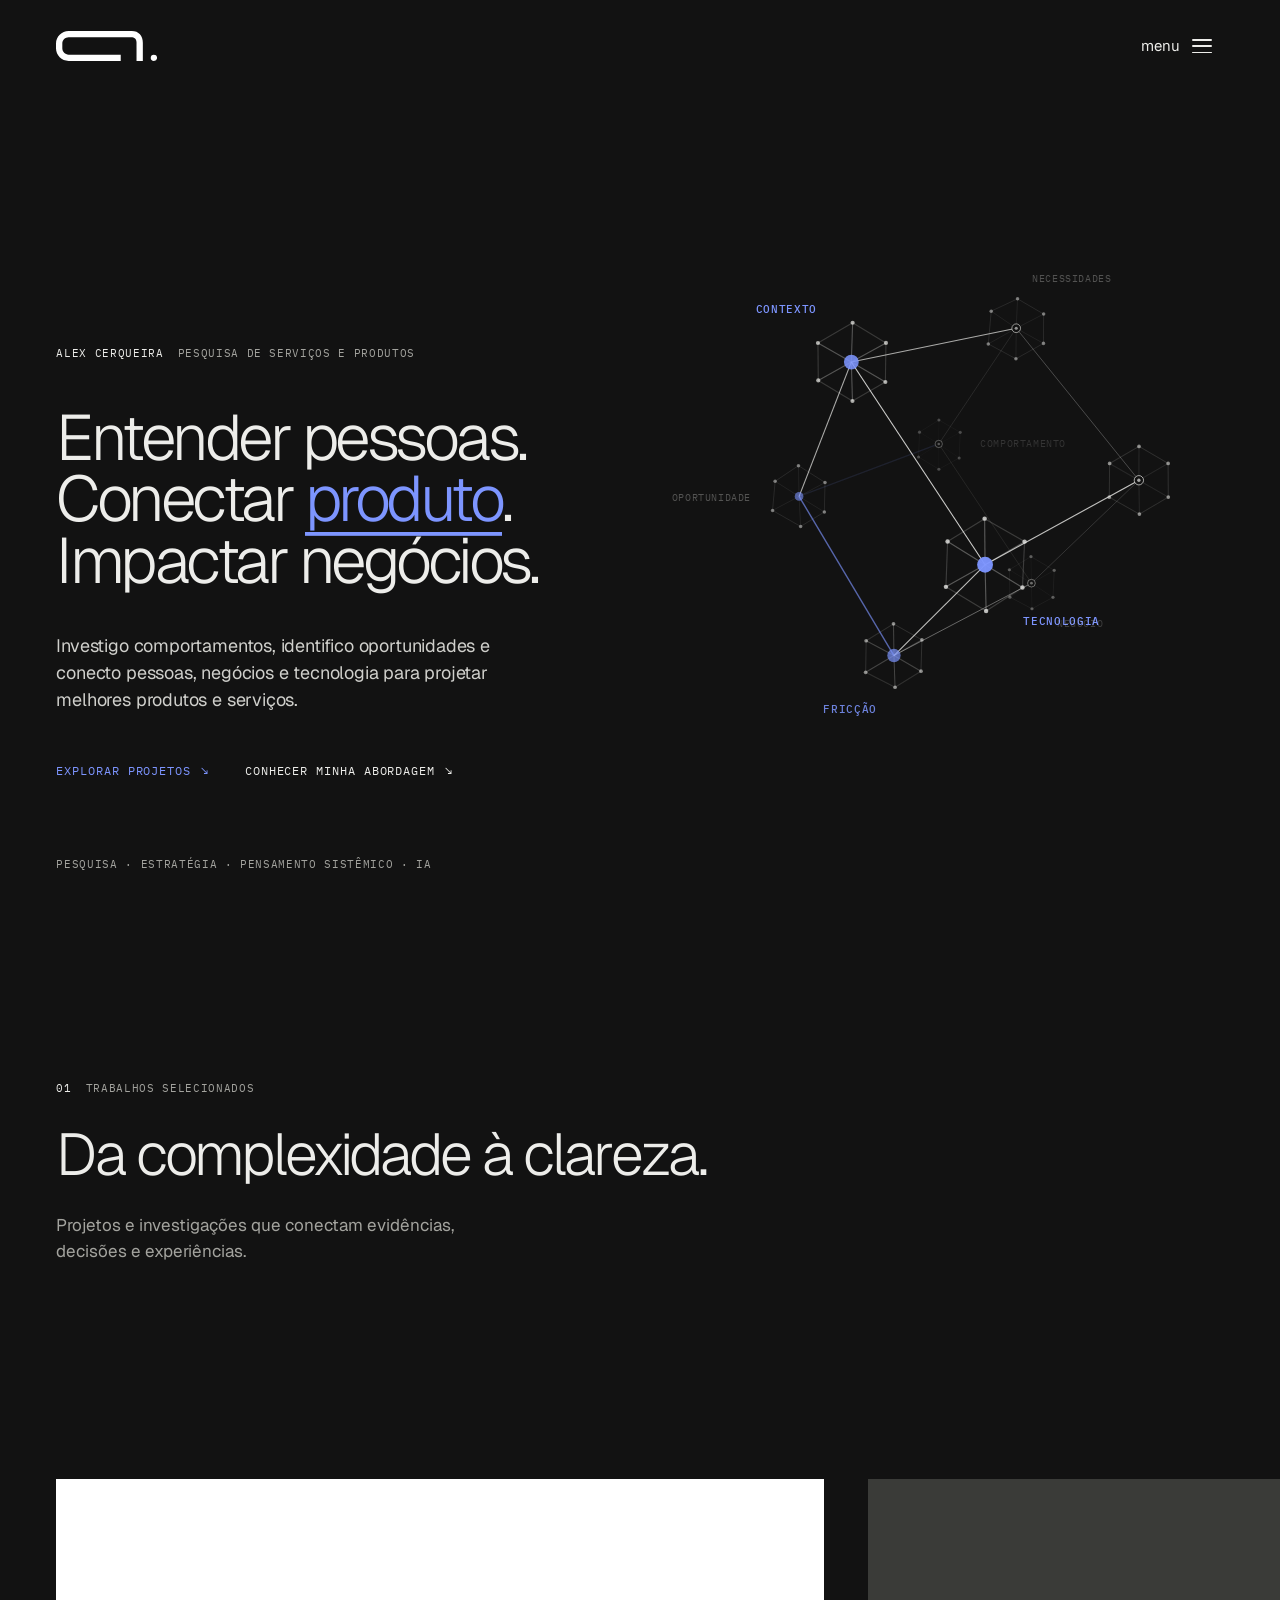
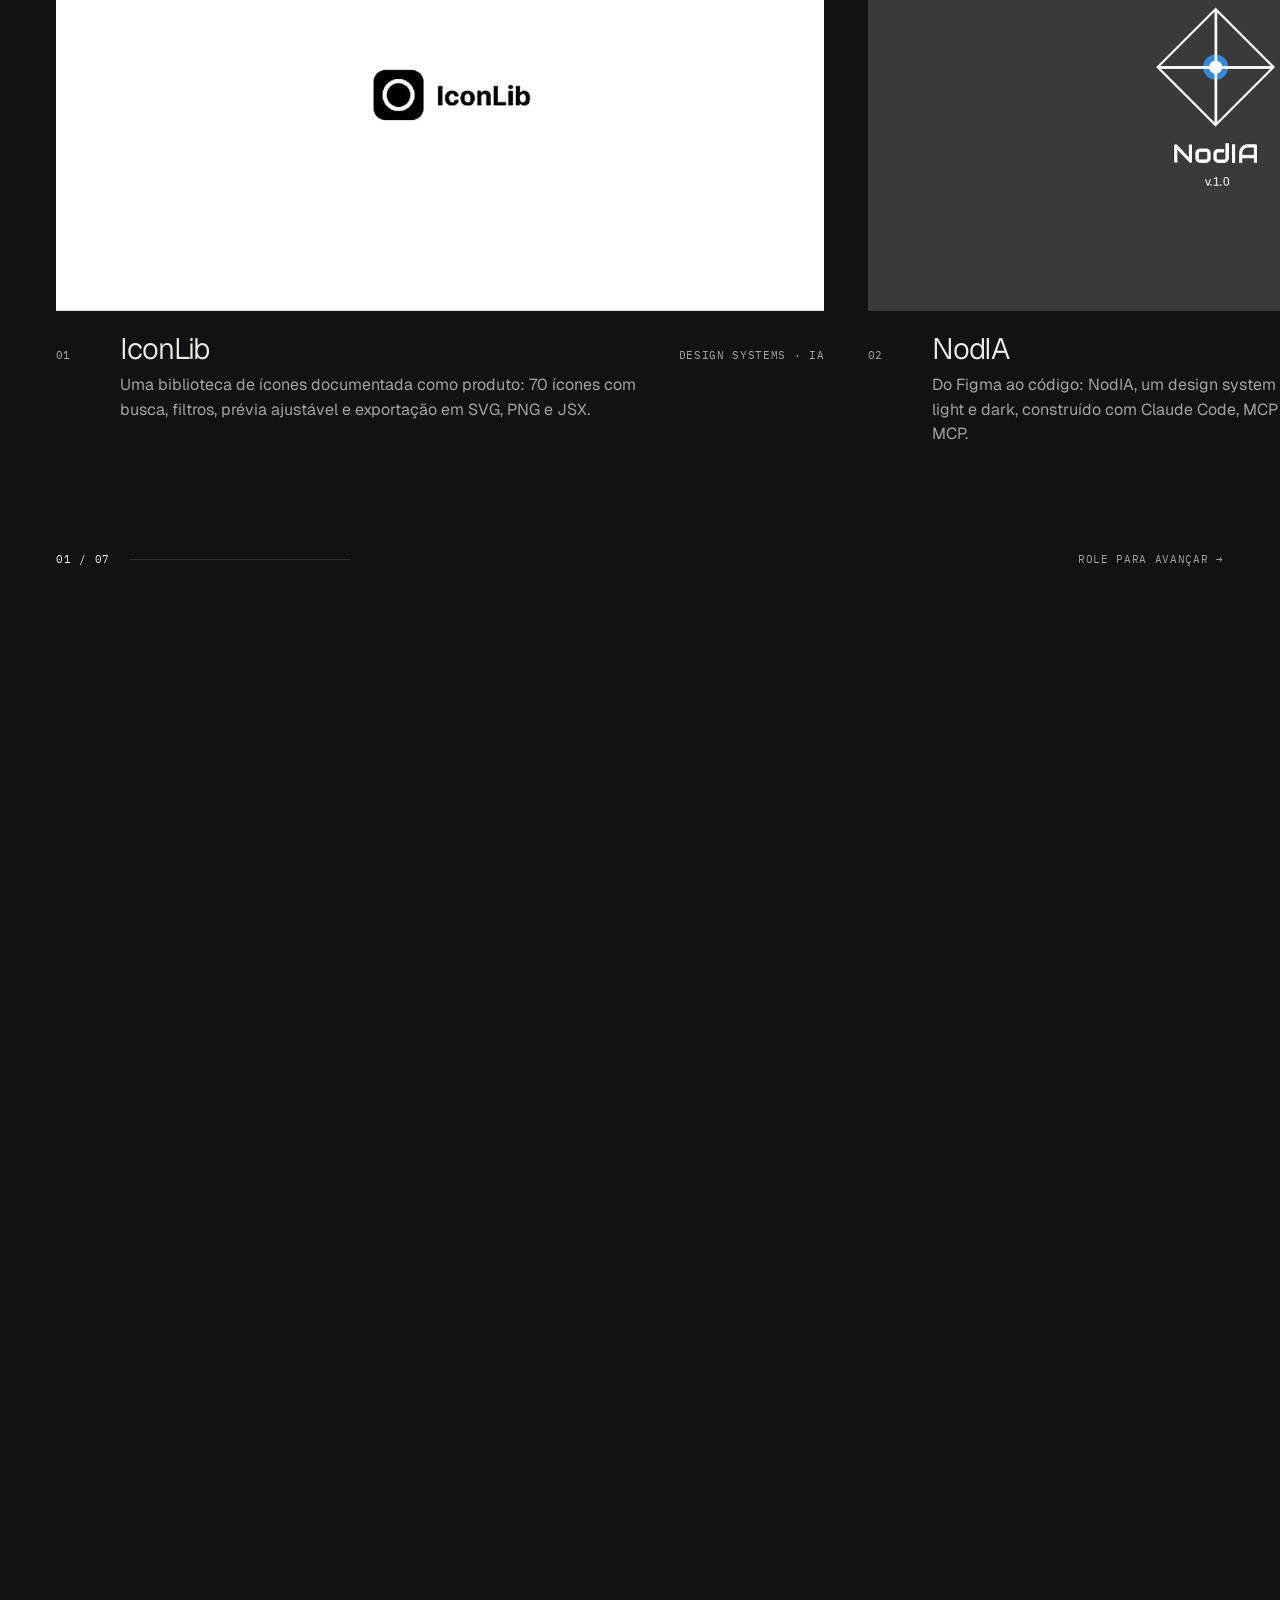
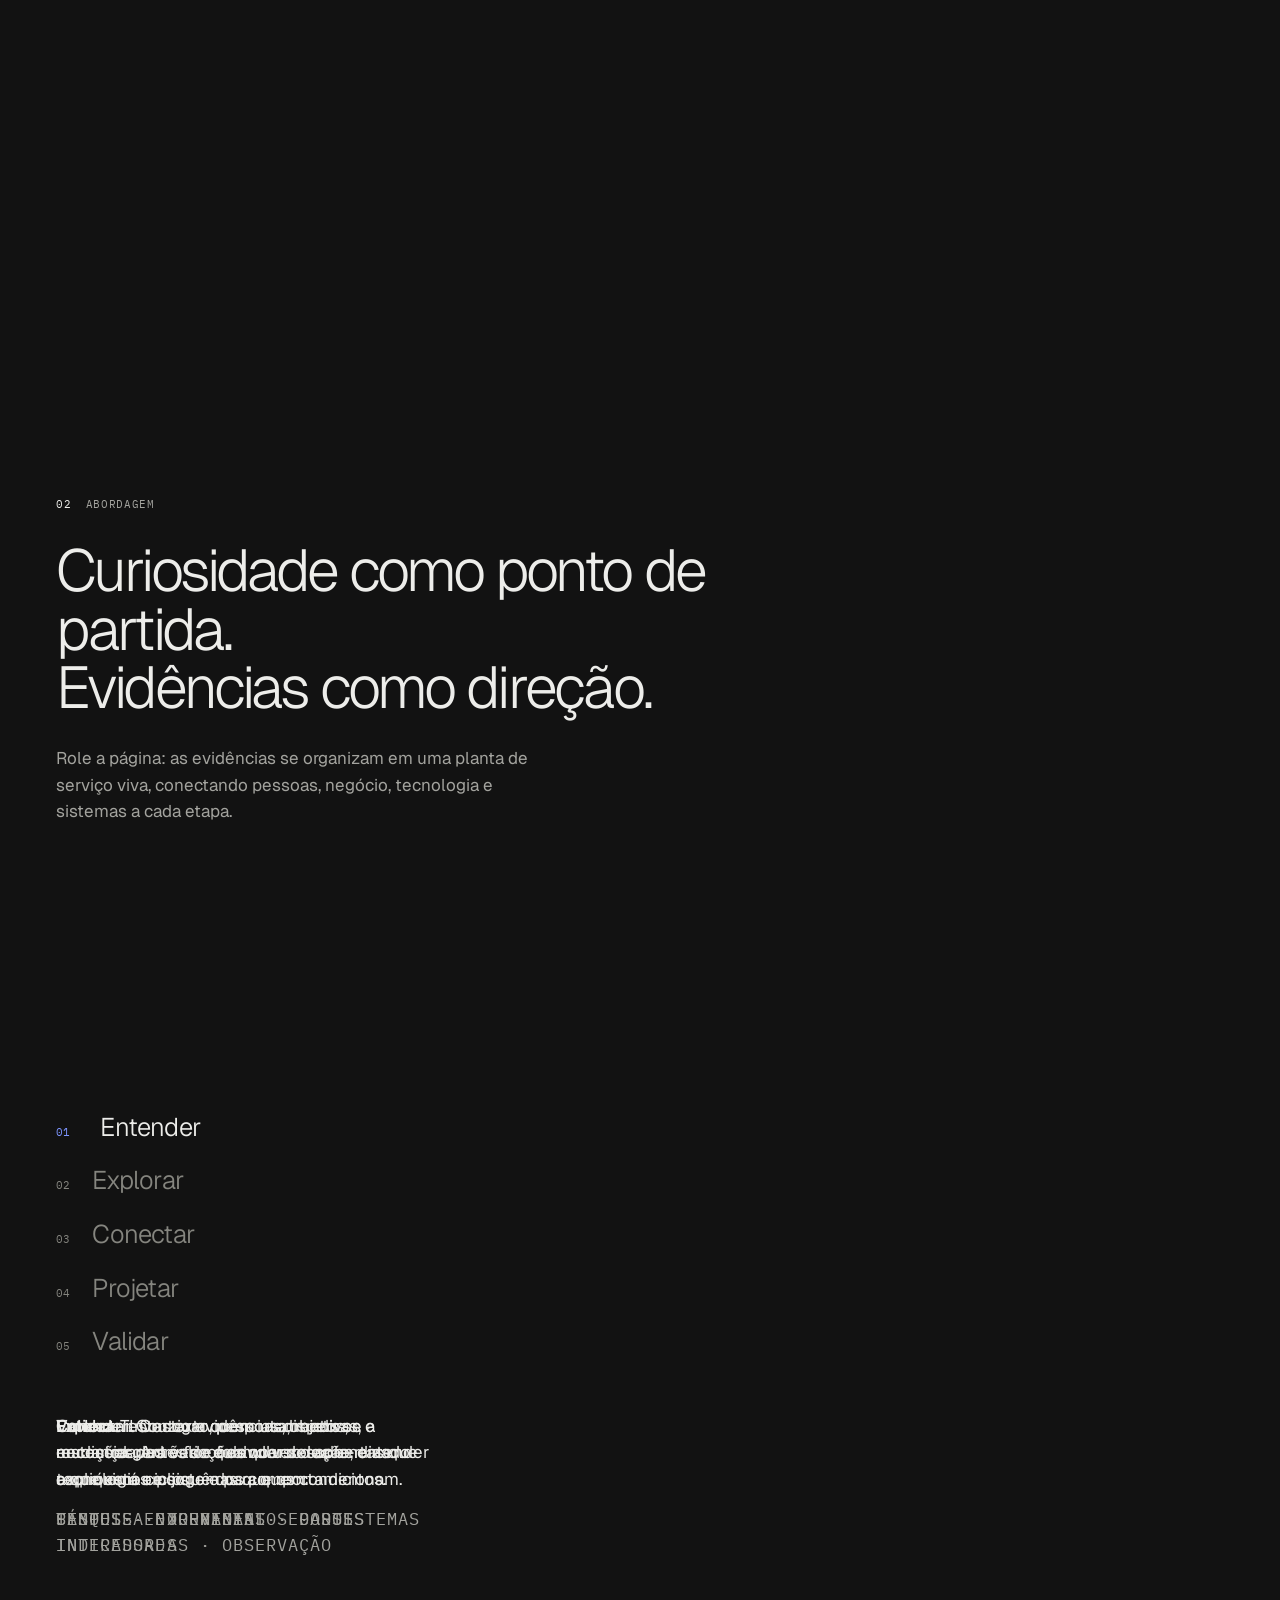
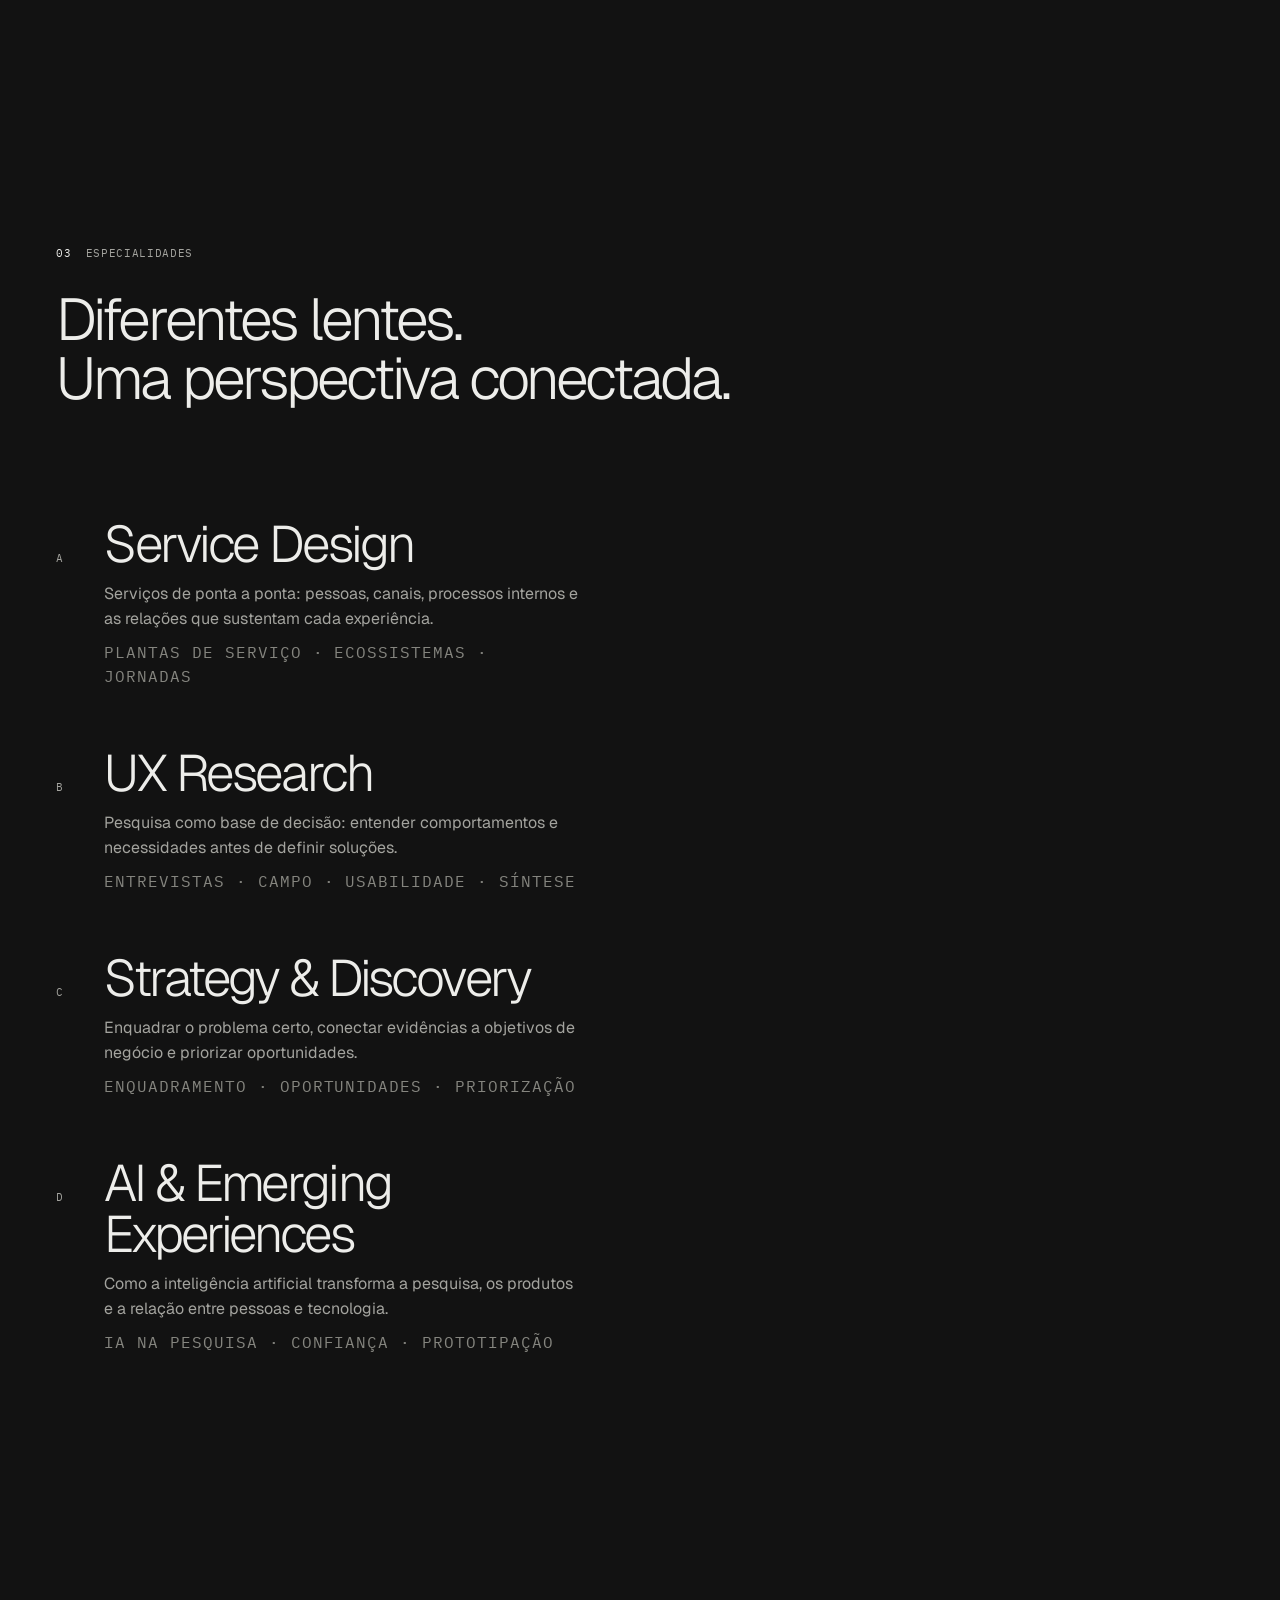
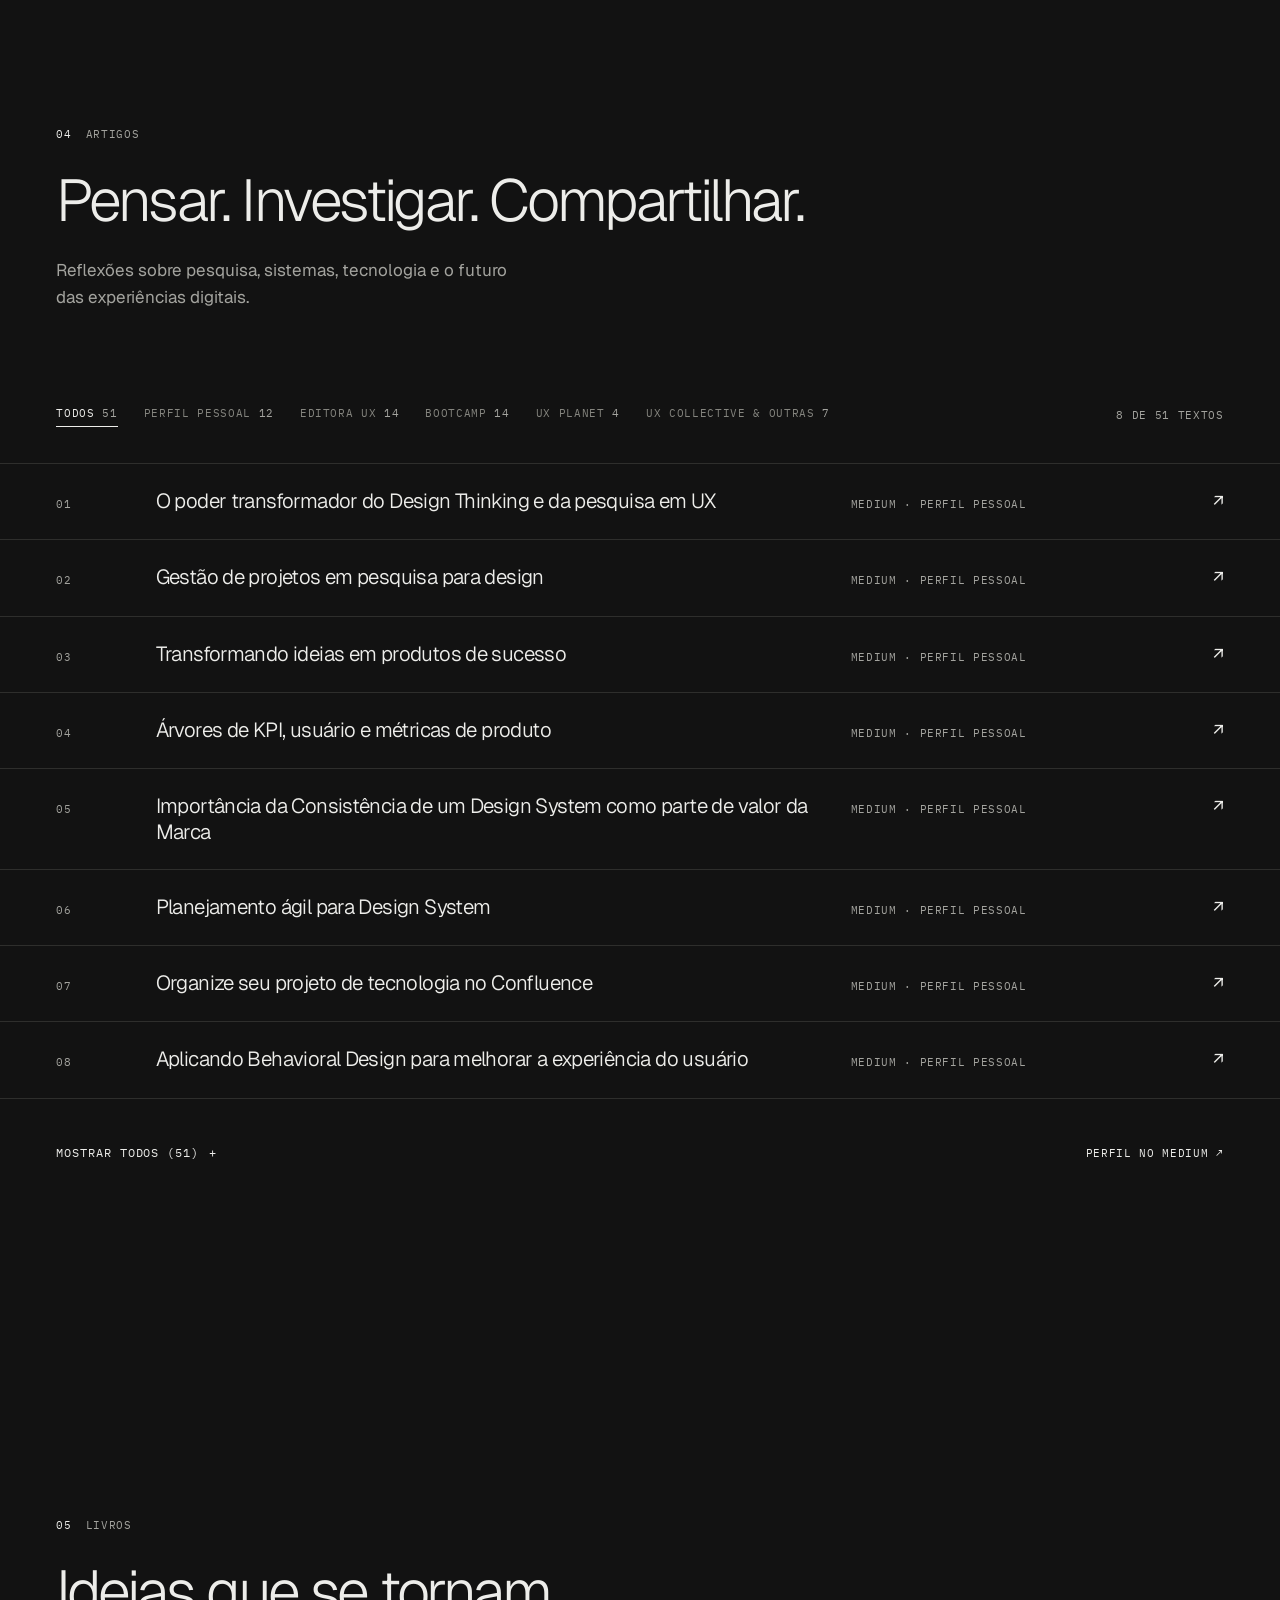
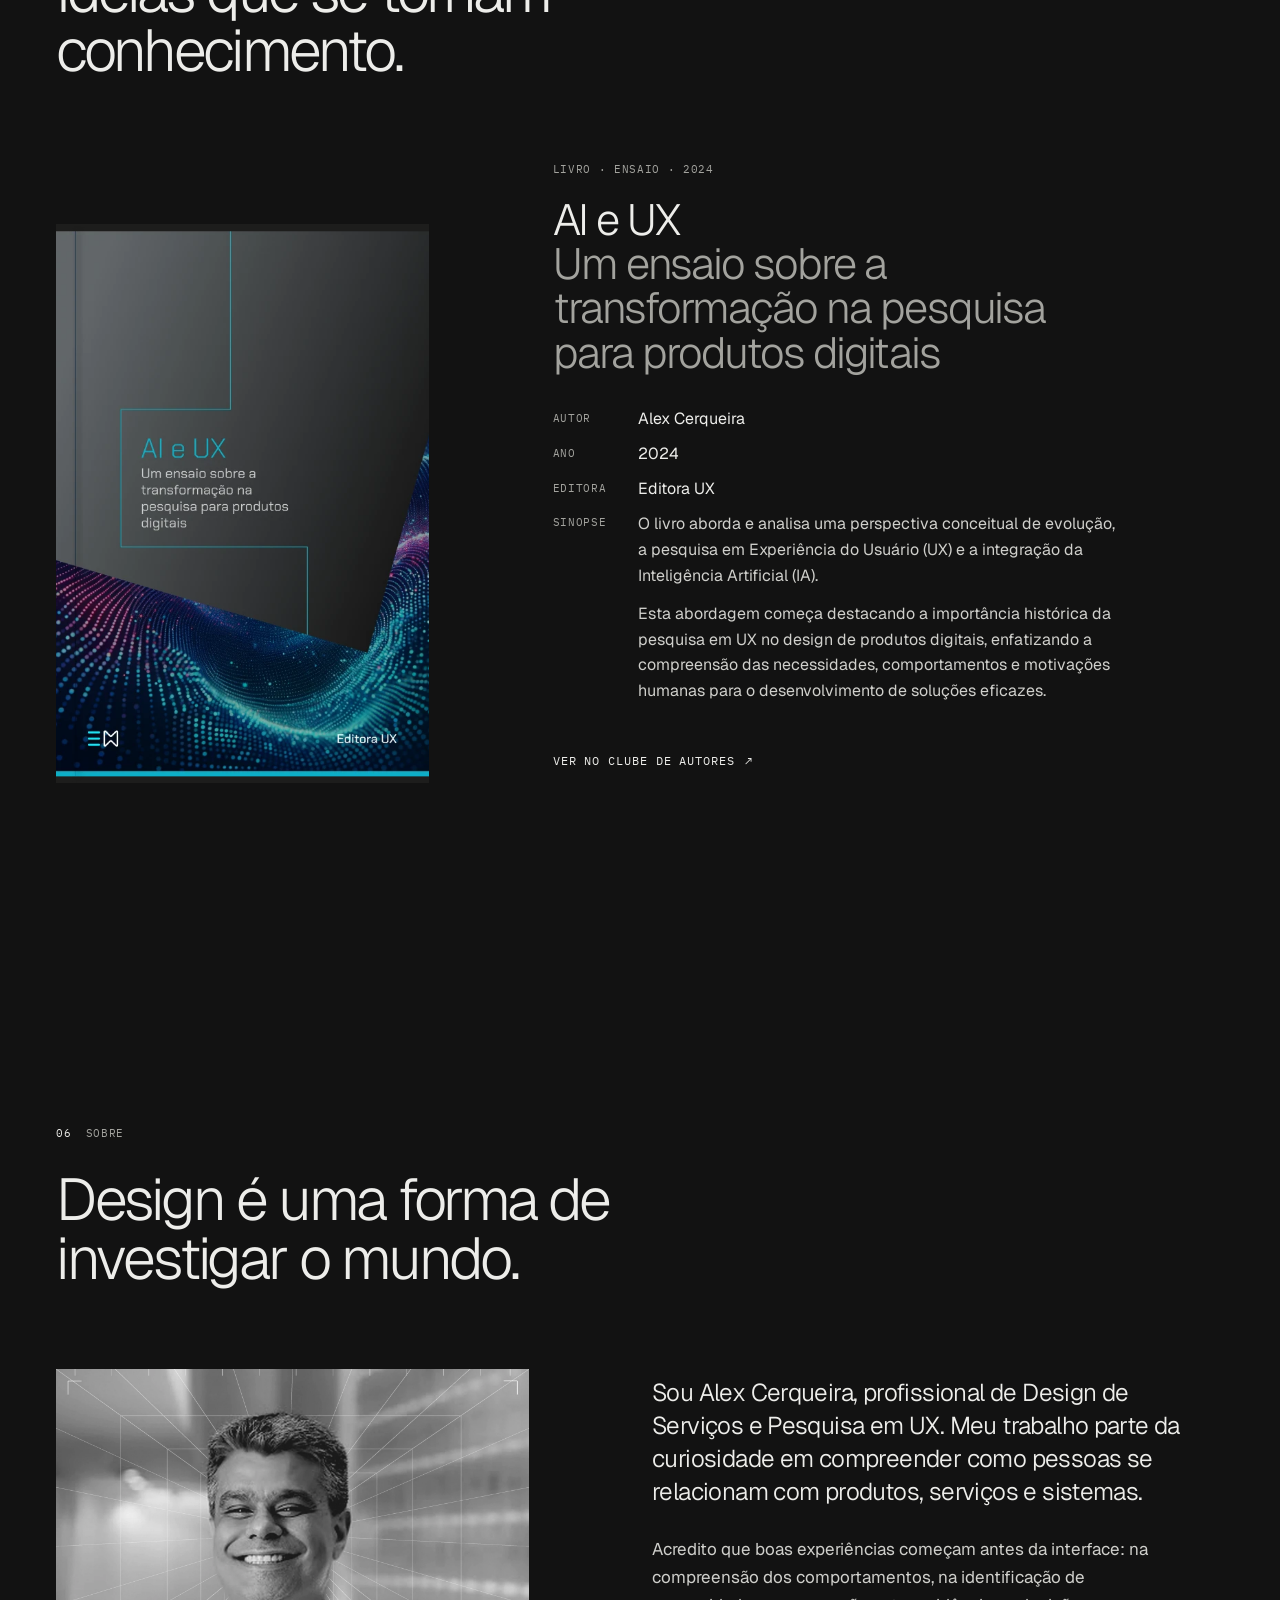
==== site/index.html @ c90cf097 "Home: GitHub na seção Sobre e e-mail na seção Contato - Sobre: nova linha "GitHub · github.com/alex-" ====
<!doctype html>
<html lang="pt-BR" data-theme="dark">
<head>
<meta charset="utf-8">
<meta name="viewport" content="width=device-width, initial-scale=1">
<title>Alex Cerqueira — Design de Serviços e Pesquisa</title>
<meta name="description" content="Portfólio de Alex Cerqueira — Design de Serviços, Pesquisa em UX, Estratégia de Produto, Pensamento Sistêmico e IA.">
<meta name="theme-color" content="#121212">
<link rel="icon" href="favicon.ico" sizes="any">
<link rel="apple-touch-icon" href="apple-touch-icon.png">
<meta property="og:type" content="website">
<meta property="og:site_name" content="Alex Cerqueira">
<meta property="og:title" content="Alex Cerqueira — Design de Serviços e Pesquisa">
<meta property="og:description" content="Portfólio de Alex Cerqueira — Design de Serviços, Pesquisa em UX, Estratégia de Produto, Pensamento Sistêmico e IA.">
<meta property="og:locale" content="pt_BR">
<meta property="og:image" content="assets/og-image.jpg">
<meta property="og:image:width" content="1200">
<meta property="og:image:height" content="630">
<meta property="og:image:alt" content="Retrato de Alex Cerqueira em preto e branco, com linhas de uma rede geométrica ao fundo">
<meta name="twitter:card" content="summary_large_image">
<script type="application/ld+json">{"@context": "https://schema.org", "@type": "Person", "name": "Alex Cerqueira", "jobTitle": "Design de Serviços e Pesquisa em UX", "description": "Portfólio de Alex Cerqueira — Design de Serviços, Pesquisa em UX, Estratégia de Produto, Pensamento Sistêmico e IA.", "knowsAbout": ["Design de Serviços", "Pesquisa em UX", "Estratégia de Produto", "Pensamento Sistêmico", "Inteligência Artificial"], "address": {"@type": "PostalAddress", "addressLocality": "São Paulo", "addressCountry": "BR"}, "email": "mailto:alex@alexcerqueira.eu", "sameAs": ["https://br.linkedin.com/in/alexcerqueirabr", "https://medium.com/@alexcerqueirabr", "https://github.com/alex-cerqueira/"]}</script>
<link rel="preconnect" href="https://fonts.googleapis.com">
<link rel="preconnect" href="https://fonts.gstatic.com" crossorigin>
<link rel="stylesheet" href="css/nodia.79d37c0baa.css">
<link rel="stylesheet" href="https://fonts.googleapis.com/css2?family=Geist:wght@300..600&amp;family=IBM+Plex+Mono:wght@400;500&amp;display=swap">
<link rel="stylesheet" href="css/styles.087806ef02.css">
<script>(function(){var d=document.documentElement;try{d.setAttribute("data-theme",localStorage.getItem("ac-theme2")==="light"?"light":"dark")}catch(e){}if(!window.matchMedia("(prefers-reduced-motion: reduce)").matches)d.classList.add("js")})()</script>
<script src="js/main.b1de3e0df8.js" defer></script>
</head>
<body>
<div class="site" data-ref="refRoot">
<canvas class="net" data-ref="refCv" role="img" aria-label="A Rede de Pesquisa: pontos de evidência que, ao longo da página, se conectam em rede, linha do tempo, planta de serviço, lentes de atuação e, no fim, em um sistema organizado."></canvas>
<a class="skip" href="#main">Pular para o conteúdo</a>

<header class="hdr" data-ref="refHeader">
  <div class="hdr-in">
    <a class="logo" href="#top" aria-label="Alex Cerqueira — voltar ao início"><svg class="logo-mark" viewBox="0 0 64 19" role="img" aria-hidden="true" focusable="false"><path d="M8 0H48C52.418 0 55 3.082 55 7.5V19H51V7.26441C51 5.05541 49.709 4 47.5 4H8C5.791 4 4 5.791 4 8V11C4 13.209 5.791 15 8 15H41V19H8C3.582 19 0 15.418 0 11V8C0 3.582 3.582 0 8 0Z"></path><circle cx="62" cy="17" r="2"></circle></svg></a>
    <div class="hdr-end">
      <button class="nd-menu__item menu-tg menu-btn" type="button" aria-controls="mmenu" aria-expanded="false" aria-label="Abrir menu" data-click="toggleMenu"><span class="menu-tx">menu</span><span class="burger" aria-hidden="true"><span class="bl b1"></span><span class="bl b2"></span><span class="bl b3"></span></span></button>
    </div>
  </div>
</header>

<div class="drawer" id="mmenu" data-open="false">
  <div class="drawer-scrim" aria-hidden="true" data-click="closeMenu"></div>
  <nav class="drawer-panel" aria-label="Navegação principal">
    <ul class="nd-menu__list">
      <li class="nd-menu__li"><a class="nd-menu__item" href="#work" data-click="closeMenu">Trabalhos</a></li>
      <li class="nd-menu__li"><a class="nd-menu__item" href="#approach" data-click="closeMenu">Abordagem</a></li>
      <li class="nd-menu__li"><a class="nd-menu__item" href="#writing" data-click="closeMenu">Artigos</a></li>
      <li class="nd-menu__li"><a class="nd-menu__item" href="#about" data-click="closeMenu">Sobre</a></li>
      <li class="nd-menu__li"><a class="nd-menu__item" href="#contact" data-click="closeMenu">Contato</a></li>
    </ul>
    <div class="drawer-foot">
      <button class="nd-icon-button nd-icon-button--secondary theme-btn" type="button" data-click="toggleTheme" aria-pressed="true" aria-label="Ativar tema claro" title="Ativar tema claro"><span class="nd-icon-button__icon" aria-hidden="true"><svg viewBox="0 0 24 24" focusable="false"><g class="rays"><path d="M12 2.6V.6M7.33 4.53L5.92 3.12M16.67 4.53l1.41-1.41M5.4 9.2H3.4M18.6 9.2h2"></path></g><path class="bulb" d="M8.6 15.2c0-1.4-.5-2.2-1.3-3.1A5.4 5.4 0 0 1 12 3.8a5.4 5.4 0 0 1 4.7 8.3c-.8.9-1.3 1.7-1.3 3.1z"></path><path d="M9.2 18h5.6M9.8 20.6h4.4"></path></svg></span></button>
    </div>
  </nav>
</div>

<main id="main" class="layer">

<!-- HERO -->
<section class="hero sec" id="top" data-ref="refHero" aria-labelledby="hero-title">
  <div class="m-net m-hero"><canvas data-ref="refMHero" data-m="hero" aria-hidden="true"></canvas></div>
  <div class="g hero-g rv" data-ref="rv">
    <p class="eyebrow up d1"><b>Alex Cerqueira</b>Pesquisa de Serviços e Produtos</p>
    <h1 class="h-hero" id="hero-title">
      <span class="ln"><span class="li d1">Entender <span class="kw on" data-ref="kw" data-k="0" data-enter="hiPeople" data-leave="hiOff">pessoas</span>.</span></span>
      <span class="ln"><span class="li d2">Conectar <span class="kw" data-ref="kw" data-k="1" data-enter="hiProduct" data-leave="hiOff">produto</span>.</span></span>
      <span class="ln"><span class="li d3">Impactar <span class="kw" data-ref="kw" data-k="2" data-enter="hiBiz" data-leave="hiOff">negócios</span>.</span></span>
    </h1>
    <div class="hero-sub">
      <p class="lead up d5">Investigo comportamentos, identifico oportunidades e conecto pessoas, negócios e tecnologia para projetar melhores produtos e serviços.</p>
      <div class="ctas up d6">
        <a class="cta pri" href="#work"><span class="ul">EXPLORAR PROJETOS</span> <span class="arr se" aria-hidden="true">↘</span></a>
        <a class="cta" href="#approach"><span class="ul">CONHECER MINHA ABORDAGEM</span> <span class="arr se" aria-hidden="true">↘</span></a>
      </div>
    </div>
  </div>
  <div class="g hero-foot rv" data-ref="rv">
    <p class="mono mute f1 up d6">Pesquisa · Estratégia · Pensamento Sistêmico · IA</p>
  </div>
</section>

<!-- 01 SELECTED WORK -->
<section class="sec" id="work" data-ref="refWork" aria-labelledby="work-title">
  <div class="g shead rv" data-ref="rv">
    <p class="eyebrow up"><b>01</b>Trabalhos selecionados</p>
    <h2 class="h-sec" id="work-title"><span class="ln"><span class="li d1">Da complexidade à clareza.</span></span></h2>
    <p class="s-sup up d3">Projetos e investigações que conectam evidências, decisões e experiências.</p>
  </div>

  <div class="hs-run" data-ref="refHs">
    <div class="hs-stick">
      <div class="hs-track" data-ref="refTrack">
      <a class="project rv" href="iconlib.html" data-ref="pan" data-focus="focus0" data-enter="cursorOn" data-leave="cursorOff" aria-label="Estudo de caso 01 — IconLib: biblioteca de ícones documentada como produto, construída no Google AI Studio">
        <figure class="p-fig wipe">
          <div class="p-in" data-ref="par">
            <img class="p-img" src="assets/iconlib-capa.webp" alt="Logotipo do IconLib: quadrado preto de cantos arredondados com um anel branco, ao lado do nome IconLib, sobre fundo branco." decoding="async">
          </div>
          <span class="p-dot" aria-hidden="true"></span>
        </figure>
        <div class="p-meta">
          <span class="p-num up">01</span>
          <h3 class="p-title up d1">IconLib</h3>
          <span class="p-tag up d2">Design Systems · IA</span>
          <p class="p-desc up d3">Uma biblioteca de ícones documentada como produto: 70 ícones com busca, filtros, prévia ajustável e exportação em SVG, PNG e JSX.</p>
          <p class="p-ctx mono mute"><span>Contexto · iconografia e design systems</span><span>Papel · design de sistemas e IA</span><span>Ver caso ↗</span></p>
        </div>
      </a>
      <a class="project rv" href="design-system.html" data-ref="pan" data-focus="focus1" data-enter="cursorOn" data-leave="cursorOff" aria-label="Estudo de caso 02 — NodIA: 40 componentes, em light e dark, do Figma ao código com Claude Code">
        <figure class="p-fig wipe">
          <div class="p-in" data-ref="par">
            <img class="p-img" src="assets/nodia-home.webp" alt="Capa do design system NodIA, versão 1.0: losango branco com as diagonais cruzadas e um ponto central com anel azul, sobre fundo cinza-escuro, acima do nome NodIA." decoding="async">
          </div>
          <span class="p-dot" aria-hidden="true"></span>
        </figure>
        <div class="p-meta">
          <span class="p-num up">02</span>
          <h3 class="p-title up d1">NodIA</h3>
          <span class="p-tag up d2">Design Systems · IA</span>
          <p class="p-desc up d3">Do Figma ao código: NodIA, um design system de 40 componentes, em light e dark, construído com Claude Code, MCP do Figma e GitHub via MCP.</p>
          <p class="p-ctx mono mute"><span>Contexto · este portfólio como cenário</span><span>Papel · design de sistemas e IA</span><span>Ver caso ↗</span></p>
        </div>
      </a>
      <a class="project rv" href="case.html" data-ref="pan" data-focus="focus2" data-enter="cursorOn" data-leave="cursorOff" aria-label="Estudo de caso 03 — Reciclar: pesquisa em UX e discovery para uma plataforma de reciclagem">
        <figure class="p-fig wipe">
          <div class="p-in" data-ref="par">
            <img class="p-img" src="assets/reciclar-wireframes.webp" alt="Wireframes em tons de cinza das telas do aplicativo Reciclar, dispostos em grade e em perspectiva: cadastro, coletas, agendamento, seleção de materiais, localização e avaliação." decoding="async">
          </div>
          <span class="p-dot" aria-hidden="true"></span>
        </figure>
        <div class="p-meta">
          <span class="p-num up">03</span>
          <h3 class="p-title up d1">Reciclar</h3>
          <span class="p-tag up d2">Pesquisa em UX · Discovery</span>
          <p class="p-desc up d3">Projetando conexões para uma economia circular: transformar a reciclagem em uma experiência de conexão entre pessoas, condomínios e empresas.</p>
          <p class="p-ctx mono mute"><span>Contexto · plataforma de reciclagem</span><span>Papel · pesquisa em UX e estratégia de produto</span><span>Ver caso ↗</span></p>
        </div>
      </a>
      <a class="project rv" href="caldohs.html" data-ref="pan" data-focus="focus3" data-enter="cursorOn" data-leave="cursorOff" aria-label="Estudo de caso 04 — Caldohs: design de serviços para uma linha de caldos">
        <figure class="p-fig wipe">
          <div class="p-in" data-ref="par">
            <img class="p-img" src="assets/caldohs-sopas.webp" alt="Linha de caldos Caldohs em embalagens stand-up, com a de milho em destaque e outras nove embalagens coloridas, uma para cada sabor." decoding="async">
          </div>
          <span class="p-dot" aria-hidden="true"></span>
        </figure>
        <div class="p-meta">
          <span class="p-num up">04</span>
          <h3 class="p-title up d1">Caldohs</h3>
          <span class="p-tag up d2">Design de Serviços · Discovery</span>
          <p class="p-desc up d3">Do produto ao serviço: uma linha de caldos pensada como experiência integrada de escolha, preparo e consumo.</p>
          <p class="p-ctx mono mute"><span>Contexto · alimentação de conveniência</span><span>Papel · design de serviços e estratégia</span><span>Ver caso ↗</span></p>
        </div>
      </a>
      <a class="project rv" href="wft.html" data-ref="pan" data-focus="focus4" data-enter="cursorOn" data-leave="cursorOff" aria-label="Estudo de caso 05 — World Footvolley Tournament: design de serviços para um torneio mundial de futevôlei">
        <figure class="p-fig wipe">
          <div class="p-in" data-ref="par">
            <img class="p-img" src="assets/wft-onibus.webp" alt="Ônibus de dois andares com a identidade do World Tournament Florida 2018 Footvolley, com atleta em movimento, bandeiras e grafismos em azul." decoding="async">
          </div>
          <span class="p-dot" aria-hidden="true"></span>
        </figure>
        <div class="p-meta">
          <span class="p-num up">05</span>
          <h3 class="p-title up d1">World Footvolley Tournament</h3>
          <span class="p-tag up d2">Design de Serviços · 2018</span>
          <p class="p-desc up d3">Orquestrando uma experiência esportiva: mobilidade, identidade e 17 seleções em um torneio mundial de futevôlei em Miami.</p>
          <p class="p-ctx mono mute"><span>Contexto · evento esportivo internacional</span><span>Papel · design de serviços e estratégia</span><span>Ver caso ↗</span></p>
        </div>
      </a>
      <a class="project rv" href="bonomia.html" data-ref="pan" data-focus="focus5" data-enter="cursorOn" data-leave="cursorOff" aria-label="Estudo de caso 06 — Bonomia: pesquisa em UX para uma plataforma digital de mobilização social">
        <figure class="p-fig wipe">
          <div class="p-in" data-ref="par">
            <img class="p-img" src="assets/bonomia-site.webp" alt="iMac com o site da Bonomia aberto: chamada “Ajude quem precisa!” sobre uma foto de mãos entrelaçadas, menu de navegação e a seção Categorias." decoding="async">
          </div>
          <span class="p-dot" aria-hidden="true"></span>
        </figure>
        <div class="p-meta">
          <span class="p-num up">06</span>
          <h3 class="p-title up d1">Bonomia</h3>
          <span class="p-tag up d2">Pesquisa em UX · Discovery</span>
          <p class="p-desc up d3">Projetando confiança para o impacto social: campanhas e caminhos de participação em uma plataforma digital de mobilização social.</p>
          <p class="p-ctx mono mute"><span>Contexto · impacto social e campanhas</span><span>Papel · pesquisa em UX e estratégia de produto</span><span>Ver caso ↗</span></p>
        </div>
      </a>
      <a class="project rv" href="hostad.html" data-ref="pan" data-focus="focus6" data-enter="cursorOn" data-leave="cursorOff" aria-label="Estudo de caso 07 — Hostad: pesquisa em UX para tornar serviços de hospedagem compreensíveis">
        <figure class="p-fig wipe">
          <div class="p-in" data-ref="par">
            <img class="p-img" src="assets/hostad-outdoor.webp" alt="Painel de mídia exterior azul com o anúncio “A Hospedagem certa para sua empresa”, torres de servidor e o logo Hostad." decoding="async">
          </div>
          <span class="p-dot" aria-hidden="true"></span>
        </figure>
        <div class="p-meta">
          <span class="p-num up">07</span>
          <h3 class="p-title up d1">Hostad</h3>
          <span class="p-tag up d2">Pesquisa em UX · Discovery</span>
          <p class="p-desc up d3">Tornando serviços técnicos compreensíveis: reduzir a complexidade percebida na descoberta de soluções de hospedagem digital.</p>
          <p class="p-ctx mono mute"><span>Contexto · hospedagem digital</span><span>Papel · pesquisa em UX e estratégia de produto</span><span>Ver caso ↗</span></p>
        </div>
      </a>
      </div>
      <div class="hs-ui mono" aria-hidden="true">
        <span data-ref="refHsCount">01 / 07</span>
        <span class="hs-bar"><i data-ref="refHsBar"></i></span>
        <span class="hs-hint mute">Role para avançar →</span>
      </div>
    </div>
  </div>
</section>

<!-- 02 APPROACH -->
<section class="sec" id="approach" aria-labelledby="approach-title">
  <div class="g shead rv" data-ref="rv">
    <p class="eyebrow up"><b>02</b>Abordagem</p>
    <h2 class="h-sec" id="approach-title"><span class="ln"><span class="li d1">Curiosidade como ponto de partida.</span></span><span class="ln"><span class="li d2">Evidências como direção.</span></span></h2>
    <p class="s-sup up d3">Role a página: as evidências se organizam em uma planta de serviço viva, conectando pessoas, negócio, tecnologia e sistemas a cada etapa.</p>
  </div>
  <div class="appr-run" data-ref="refAppr">
    <div class="appr-stick">
      <div class="m-net m-appr"><canvas data-ref="refMAppr" data-m="appr" role="img" aria-label="Planta do processo: cinco etapas cruzando as camadas Pessoas, Negócio, Tecnologia e Sistemas."></canvas></div>
      <div class="g appr-g">
        <div class="appr-l">
          <ol class="stg" aria-label="Etapas da abordagem">
              <li><button type="button" aria-current="step" aria-label="Etapa 01: Entender" data-click="goStage0"><span class="n">01</span><span class="t">Entender</span></button></li>
              <li><button type="button" aria-label="Etapa 02: Explorar" data-click="goStage1"><span class="n">02</span><span class="t">Explorar</span></button></li>
              <li><button type="button" aria-label="Etapa 03: Conectar" data-click="goStage2"><span class="n">03</span><span class="t">Conectar</span></button></li>
              <li><button type="button" aria-label="Etapa 04: Projetar" data-click="goStage3"><span class="n">04</span><span class="t">Projetar</span></button></li>
              <li><button type="button" aria-label="Etapa 05: Validar" data-click="goStage4"><span class="n">05</span><span class="t">Validar</span></button></li>
          </ol>
          <div class="sp" data-stage="1" aria-live="polite">
            <div class="s1"><p><strong style="font-weight: 500">Entender.</strong> Contexto, pessoas, objetivos e restrições. Antes de qualquer solução, entender o que está em jogo e para quem.</p><p class="m mono">Pesquisa documental · Partes interessadas · Observação</p></div>
            <div class="s2"><p><strong style="font-weight: 500">Explorar.</strong> Investigar comportamentos, necessidades e fricções no uso real — e as tecnologias e sistemas que os condicionam.</p><p class="m mono">Campo · Entrevistas · Dados</p></div>
            <div class="s3"><p><strong style="font-weight: 500">Conectar.</strong> Cruzar evidências dispersas, encontrar padrões e formular descobertas que expliquem o porquê dos comportamentos.</p><p class="m mono">Síntese · Jornadas · Ecossistemas</p></div>
            <div class="s4"><p><strong style="font-weight: 500">Projetar.</strong> Converter descobertas em oportunidades, conceitos de serviço e decisões que equilibrem pessoas, negócio e tecnologia.</p><p class="m mono">Cocriação · Planta de serviço · Protótipos</p></div>
            <div class="s5"><p><strong style="font-weight: 500">Validar.</strong> Testar com quem usa, medir se a mudança gera valor e devolver o aprendizado ao próximo ciclo.</p><p class="m mono">Testes · Experimentos · Indicadores</p></div>
          </div>
          <div class="appr-bar" aria-hidden="true"><i data-ref="refBar"></i></div>
        </div>
      </div>
    </div>
  </div>
</section>

<!-- 03 EXPERTISE -->
<section class="sec" id="expertise" data-ref="refExp" aria-labelledby="expertise-title">
  <div class="g shead rv" data-ref="rv">
    <p class="eyebrow up"><b>03</b>Especialidades</p>
    <h2 class="h-sec" id="expertise-title"><span class="ln"><span class="li d1">Diferentes lentes.</span></span><span class="ln"><span class="li d2">Uma perspectiva conectada.</span></span></h2>
  </div>
  <div class="exp-wrap">
    <div class="m-net m-exp"><canvas data-ref="refMExp" data-m="exp" role="img" aria-label="Quatro lentes sobrepostas — Service Design, UX Research, Strategy &amp; Discovery e AI &amp; Emerging Experiences — com a oportunidade no centro."></canvas></div>
    <div class="g exp-g">
      <ol class="exp" data-ref="refExpList">
        <li class="rv" data-ref="lens" data-k="0" data-enter="lensOn0" data-leave="lensOff">
          <div class="row up"><span class="n">A</span><h3>Service Design</h3><p>Serviços de ponta a ponta: pessoas, canais, processos internos e as relações que sustentam cada experiência.</p><p class="m mono">Plantas de serviço · Ecossistemas · Jornadas</p></div>
        </li>
        <li class="rv" data-ref="lens" data-k="1" data-enter="lensOn1" data-leave="lensOff">
          <div class="row up"><span class="n">B</span><h3>UX Research</h3><p>Pesquisa como base de decisão: entender comportamentos e necessidades antes de definir soluções.</p><p class="m mono">Entrevistas · Campo · Usabilidade · Síntese</p></div>
        </li>
        <li class="rv" data-ref="lens" data-k="2" data-enter="lensOn2" data-leave="lensOff">
          <div class="row up"><span class="n">C</span><h3>Strategy &amp; Discovery</h3><p>Enquadrar o problema certo, conectar evidências a objetivos de negócio e priorizar oportunidades.</p><p class="m mono">Enquadramento · Oportunidades · Priorização</p></div>
        </li>
        <li class="rv" data-ref="lens" data-k="3" data-enter="lensOn3" data-leave="lensOff">
          <div class="row up"><span class="n">D</span><h3>AI &amp; Emerging Experiences</h3><p>Como a inteligência artificial transforma a pesquisa, os produtos e a relação entre pessoas e tecnologia.</p><p class="m mono">IA na pesquisa · Confiança · Prototipação</p></div>
        </li>
      </ol>
    </div>
  </div>
</section>

<!-- 04 WRITING -->
<section class="sec" id="writing" data-ref="refWriting" aria-labelledby="writing-title">
  <div class="g shead rv" data-ref="rv">
    <p class="eyebrow up"><b>04</b>Artigos</p>
    <h2 class="h-sec" id="writing-title"><span class="ln"><span class="li d1">Pensar. Investigar. Compartilhar.</span></span></h2>
    <p class="s-sup up d3">Reflexões sobre pesquisa, sistemas, tecnologia e o futuro das experiências digitais.</p>
  </div>
  <div class="g w-bar rv" data-ref="rv">
    <div class="w-filters up" role="group" aria-label="Filtrar por publicação">
        <button type="button" class="w-f" data-pub="all" aria-pressed="true" data-click="pick0">Todos <span class="mute">51</span></button>
        <button type="button" class="w-f" data-pub="P" aria-pressed="false" data-click="pick1">Perfil pessoal <span class="mute">12</span></button>
        <button type="button" class="w-f" data-pub="E" aria-pressed="false" data-click="pick2">Editora UX <span class="mute">14</span></button>
        <button type="button" class="w-f" data-pub="B" aria-pressed="false" data-click="pick3">Bootcamp <span class="mute">14</span></button>
        <button type="button" class="w-f" data-pub="U" aria-pressed="false" data-click="pick4">UX Planet <span class="mute">4</span></button>
        <button type="button" class="w-f" data-pub="O" aria-pressed="false" data-click="pick5">UX Collective &amp; outras <span class="mute">7</span></button>
    </div>
    <p class="mono mute w-count up d1"><span data-b="shown">51</span> de <span data-b="total">51</span> textos</p>
  </div>
  <ul class="wl" aria-live="polite">
    <li data-pub="P"><a class="w-row" href="https://medium.com/@alexcerqueirabr/o-poder-transformador-do-design-thinking-e-da-pesquisa-em-ux-c11e17abab1d" target="_blank" rel="noopener noreferrer"><span class="mono n">01</span><span class="t">O poder transformador do Design Thinking e da pesquisa em UX</span><span class="mono p">Medium · Perfil pessoal</span><span class="a arr ne" aria-hidden="true">↗</span></a></li>
    <li data-pub="P"><a class="w-row" href="https://medium.com/@alexcerqueirabr/gest%C3%A3o-de-projetos-em-pesquisa-para-design-e00fcda34ae5" target="_blank" rel="noopener noreferrer"><span class="mono n">02</span><span class="t">Gestão de projetos em pesquisa para design</span><span class="mono p">Medium · Perfil pessoal</span><span class="a arr ne" aria-hidden="true">↗</span></a></li>
    <li data-pub="P"><a class="w-row" href="https://medium.com/@alexcerqueirabr/transformando-ideias-em-produtos-de-sucesso-de2fd8a6234e" target="_blank" rel="noopener noreferrer"><span class="mono n">03</span><span class="t">Transformando ideias em produtos de sucesso</span><span class="mono p">Medium · Perfil pessoal</span><span class="a arr ne" aria-hidden="true">↗</span></a></li>
    <li data-pub="P"><a class="w-row" href="https://medium.com/@alexcerqueirabr/arvores-de-kpi-usu%C3%A1rio-e-m%C3%A9tricas-de-produto-cdc273211b19" target="_blank" rel="noopener noreferrer"><span class="mono n">04</span><span class="t">Árvores de KPI, usuário e métricas de produto</span><span class="mono p">Medium · Perfil pessoal</span><span class="a arr ne" aria-hidden="true">↗</span></a></li>
    <li data-pub="P"><a class="w-row" href="https://medium.com/@alexcerqueirabr/import%C3%A2ncia-da-consist%C3%AAncia-de-um-design-system-como-parte-de-valor-da-marca-7be713252cee" target="_blank" rel="noopener noreferrer"><span class="mono n">05</span><span class="t">Importância da Consistência de um Design System como parte de valor da Marca</span><span class="mono p">Medium · Perfil pessoal</span><span class="a arr ne" aria-hidden="true">↗</span></a></li>
    <li data-pub="P"><a class="w-row" href="https://medium.com/@alexcerqueirabr/planejamento-da-evolu%C3%A7%C3%A3o-de-um-design-system-abf761b1ece3" target="_blank" rel="noopener noreferrer"><span class="mono n">06</span><span class="t">Planejamento ágil para Design System</span><span class="mono p">Medium · Perfil pessoal</span><span class="a arr ne" aria-hidden="true">↗</span></a></li>
    <li data-pub="P"><a class="w-row" href="https://medium.com/@alexcerqueirabr/organize-seu-projeto-de-tecnologia-no-confluence-debfa36386da" target="_blank" rel="noopener noreferrer"><span class="mono n">07</span><span class="t">Organize seu projeto de tecnologia no Confluence</span><span class="mono p">Medium · Perfil pessoal</span><span class="a arr ne" aria-hidden="true">↗</span></a></li>
    <li data-pub="P"><a class="w-row" href="https://medium.com/@alexcerqueirabr/aplicando-behavioral-design-para-melhorar-a-experi%C3%AAncia-do-usu%C3%A1rio-b1b93e40f92d" target="_blank" rel="noopener noreferrer"><span class="mono n">08</span><span class="t">Aplicando Behavioral Design para melhorar a experiência do usuário</span><span class="mono p">Medium · Perfil pessoal</span><span class="a arr ne" aria-hidden="true">↗</span></a></li>
    <li data-pub="P"><a class="w-row" href="https://medium.com/@alexcerqueirabr/product-discovery-e6d34a2acb3f" target="_blank" rel="noopener noreferrer"><span class="mono n">09</span><span class="t">Product Discovery: a importância estratégica da pesquisa</span><span class="mono p">Medium · Perfil pessoal</span><span class="a arr ne" aria-hidden="true">↗</span></a></li>
    <li data-pub="P"><a class="w-row" href="https://medium.com/@alexcerqueirabr/design-tokens-e-a-escalabilidade-do-design-system-eac138eb2f2e" target="_blank" rel="noopener noreferrer"><span class="mono n">10</span><span class="t">Design tokens e a escalabilidade do Design System</span><span class="mono p">Medium · Perfil pessoal</span><span class="a arr ne" aria-hidden="true">↗</span></a></li>
    <li data-pub="P"><a class="w-row" href="https://medium.com/@alexcerqueirabr/features-de-produto-matriz-kano-e-value-matriz-ou-matriz-de-valor-ce468d6d95ed" target="_blank" rel="noopener noreferrer"><span class="mono n">11</span><span class="t">Features de produto: Matriz Kano e Value Matriz</span><span class="mono p">Medium · Perfil pessoal</span><span class="a arr ne" aria-hidden="true">↗</span></a></li>
    <li data-pub="P"><a class="w-row" href="https://medium.com/@alexcerqueirabr/network-theory-and-predictive-analysis-the-case-of-conclave-f16bb18b703b" target="_blank" rel="noopener noreferrer"><span class="mono n">12</span><span class="t">Network Theory and Predictive Analysis: The Case of Conclave</span><span class="mono p">Medium · Perfil pessoal</span><span class="a arr ne" aria-hidden="true">↗</span></a></li>
    <li data-pub="E"><a class="w-row" href="https://medium.com/editoraux/ux-e-product-led-growth-plg-1b2017096381" target="_blank" rel="noopener noreferrer"><span class="mono n">13</span><span class="t">UX e Product-Led Growth — PLG</span><span class="mono p">Editora UX</span><span class="a arr ne" aria-hidden="true">↗</span></a></li>
    <li data-pub="E"><a class="w-row" href="https://medium.com/editoraux/writing-e-seo-na-era-da-ai-d9c5c344e870" target="_blank" rel="noopener noreferrer"><span class="mono n">14</span><span class="t">Writing e SEO na era da AI</span><span class="mono p">Editora UX</span><span class="a arr ne" aria-hidden="true">↗</span></a></li>
    <li data-pub="E"><a class="w-row" href="https://medium.com/editoraux/teoria-de-redes-e-an%C3%A1lise-preditiva-o-caso-do-conclave-4c4f75be4c73" target="_blank" rel="noopener noreferrer"><span class="mono n">15</span><span class="t">Teoria de Redes e Análise Preditiva: O Caso do Conclave</span><span class="mono p">Editora UX</span><span class="a arr ne" aria-hidden="true">↗</span></a></li>
    <li data-pub="E"><a class="w-row" href="https://medium.com/editoraux/lean-ux-cab9a3b20d01" target="_blank" rel="noopener noreferrer"><span class="mono n">16</span><span class="t">Lean UX</span><span class="mono p">Editora UX</span><span class="a arr ne" aria-hidden="true">↗</span></a></li>
    <li data-pub="E"><a class="w-row" href="https://medium.com/editoraux/roi-em-ux-eeb8d04d44ff" target="_blank" rel="noopener noreferrer"><span class="mono n">17</span><span class="t">ROI em UX</span><span class="mono p">Editora UX</span><span class="a arr ne" aria-hidden="true">↗</span></a></li>
    <li data-pub="E"><a class="w-row" href="https://medium.com/editoraux/dados-pesquisa-de-mercado-e-processos-a04a8d4923ff" target="_blank" rel="noopener noreferrer"><span class="mono n">18</span><span class="t">Dados de Negócio, Inteligência de Mercado e Processos</span><span class="mono p">Editora UX</span><span class="a arr ne" aria-hidden="true">↗</span></a></li>
    <li data-pub="E"><a class="w-row" href="https://medium.com/editoraux/m%C3%A9tricas-de-produto-25f8e8dc75e7" target="_blank" rel="noopener noreferrer"><span class="mono n">19</span><span class="t">Métricas de Produto</span><span class="mono p">Editora UX</span><span class="a arr ne" aria-hidden="true">↗</span></a></li>
    <li data-pub="E"><a class="w-row" href="https://medium.com/editoraux/business-quantum-928738040740" target="_blank" rel="noopener noreferrer"><span class="mono n">20</span><span class="t">Business Quantum</span><span class="mono p">Editora UX</span><span class="a arr ne" aria-hidden="true">↗</span></a></li>
    <li data-pub="E"><a class="w-row" href="https://medium.com/editoraux/o-processo-de-governan%C3%A7a-de-sistemas-de-design-982d51a72bc9" target="_blank" rel="noopener noreferrer"><span class="mono n">21</span><span class="t">O Processo de Governança de Sistemas de Design</span><span class="mono p">Editora UX</span><span class="a arr ne" aria-hidden="true">↗</span></a></li>
    <li data-pub="E"><a class="w-row" href="https://medium.com/editoraux/systems-thinking-4d8b2df78b4e" target="_blank" rel="noopener noreferrer"><span class="mono n">22</span><span class="t">Systems Thinking</span><span class="mono p">Editora UX</span><span class="a arr ne" aria-hidden="true">↗</span></a></li>
    <li data-pub="E"><a class="w-row" href="https://medium.com/editoraux/m%C3%A9todo-de-pesquisa-ux-76dd18c24919" target="_blank" rel="noopener noreferrer"><span class="mono n">23</span><span class="t">Método de Pesquisa UX</span><span class="mono p">Editora UX</span><span class="a arr ne" aria-hidden="true">↗</span></a></li>
    <li data-pub="E"><a class="w-row" href="https://medium.com/editoraux/qualidade-em-usabilidade-48006cbb3a33" target="_blank" rel="noopener noreferrer"><span class="mono n">24</span><span class="t">Qualidade em Usabilidade — ISO 9126</span><span class="mono p">Editora UX</span><span class="a arr ne" aria-hidden="true">↗</span></a></li>
    <li data-pub="E"><a class="w-row" href="https://medium.com/editoraux/ux-m%C3%A9trica-fundamental-teorico-5742cfbea7e" target="_blank" rel="noopener noreferrer"><span class="mono n">25</span><span class="t">UX Métrica</span><span class="mono p">Editora UX</span><span class="a arr ne" aria-hidden="true">↗</span></a></li>
    <li data-pub="E"><a class="w-row" href="https://medium.com/editoraux/uxr-e-growth-5c796dfd7a26" target="_blank" rel="noopener noreferrer"><span class="mono n">26</span><span class="t">Research e Growth</span><span class="mono p">Editora UX</span><span class="a arr ne" aria-hidden="true">↗</span></a></li>
    <li data-pub="B"><a class="w-row" href="https://medium.com/design-bootcamp/user-centered-innovation-08a518a450d4" target="_blank" rel="noopener noreferrer"><span class="mono n">27</span><span class="t">User-Centered Innovation</span><span class="mono p">Bootcamp</span><span class="a arr ne" aria-hidden="true">↗</span></a></li>
    <li data-pub="B"><a class="w-row" href="https://medium.com/design-bootcamp/early-adopters-in-the-success-of-innovation-b2809a53e2ee" target="_blank" rel="noopener noreferrer"><span class="mono n">28</span><span class="t">Early Adopters in the Success of Innovation</span><span class="mono p">Bootcamp</span><span class="a arr ne" aria-hidden="true">↗</span></a></li>
    <li data-pub="B"><a class="w-row" href="https://medium.com/design-bootcamp/the-transformative-power-of-design-thinking-and-ux-research-d9e1f3da74db" target="_blank" rel="noopener noreferrer"><span class="mono n">29</span><span class="t">The Transformative Power of Design Thinking and UX Research</span><span class="mono p">Bootcamp</span><span class="a arr ne" aria-hidden="true">↗</span></a></li>
    <li data-pub="B"><a class="w-row" href="https://medium.com/design-bootcamp/systemic-thinking-and-design-thinking-c361e5c14859" target="_blank" rel="noopener noreferrer"><span class="mono n">30</span><span class="t">Systemic Thinking and Design Thinking</span><span class="mono p">Bootcamp</span><span class="a arr ne" aria-hidden="true">↗</span></a></li>
    <li data-pub="B"><a class="w-row" href="https://medium.com/design-bootcamp/persona-research-and-usability-testing-309c2aa54a26" target="_blank" rel="noopener noreferrer"><span class="mono n">31</span><span class="t">Persona Research and Usability Testing</span><span class="mono p">Bootcamp</span><span class="a arr ne" aria-hidden="true">↗</span></a></li>
    <li data-pub="B"><a class="w-row" href="https://medium.com/design-bootcamp/persona-research-and-usability-testing-376d9240c937" target="_blank" rel="noopener noreferrer"><span class="mono n">32</span><span class="t">Persona Research and Usability Testing — Exploring an Integrated Approach</span><span class="mono p">Bootcamp</span><span class="a arr ne" aria-hidden="true">↗</span></a></li>
    <li data-pub="B"><a class="w-row" href="https://medium.com/design-bootcamp/strategy-research-on-digital-products-and-new-interface-usability-22fa81a3d5e7" target="_blank" rel="noopener noreferrer"><span class="mono n">33</span><span class="t">Strategy Research on Digital Products and New Interface Usability</span><span class="mono p">Bootcamp</span><span class="a arr ne" aria-hidden="true">↗</span></a></li>
    <li data-pub="B"><a class="w-row" href="https://medium.com/design-bootcamp/ux-research-strategy-for-digital-products-01f81e2d91ed" target="_blank" rel="noopener noreferrer"><span class="mono n">34</span><span class="t">UX Research Strategy for Digital Products</span><span class="mono p">Bootcamp</span><span class="a arr ne" aria-hidden="true">↗</span></a></li>
    <li data-pub="B"><a class="w-row" href="https://medium.com/design-bootcamp/i-robot-and-ai-technologies-fd853d29945a" target="_blank" rel="noopener noreferrer"><span class="mono n">35</span><span class="t">I, Robot and AI Technologies</span><span class="mono p">Bootcamp</span><span class="a arr ne" aria-hidden="true">↗</span></a></li>
    <li data-pub="B"><a class="w-row" href="https://medium.com/design-bootcamp/operant-conditioning-and-behavioral-design-63ff08a326d7" target="_blank" rel="noopener noreferrer"><span class="mono n">36</span><span class="t">Operant Conditioning and Behavioral Design</span><span class="mono p">Bootcamp</span><span class="a arr ne" aria-hidden="true">↗</span></a></li>
    <li data-pub="B"><a class="w-row" href="https://medium.com/design-bootcamp/innovation-for-products-services-and-processes-f91848c500d8" target="_blank" rel="noopener noreferrer"><span class="mono n">37</span><span class="t">Innovation for Products, Services, and Processes</span><span class="mono p">Bootcamp</span><span class="a arr ne" aria-hidden="true">↗</span></a></li>
    <li data-pub="B"><a class="w-row" href="https://medium.com/design-bootcamp/double-diamond-reverse-f51d5a1dc03d" target="_blank" rel="noopener noreferrer"><span class="mono n">38</span><span class="t">Double Diamond Reverse</span><span class="mono p">Bootcamp</span><span class="a arr ne" aria-hidden="true">↗</span></a></li>
    <li data-pub="B"><a class="w-row" href="https://medium.com/design-bootcamp/generic-strategies-of-michael-porter-x-strategic-typology-of-miles-snow-b932ad4546c5" target="_blank" rel="noopener noreferrer"><span class="mono n">39</span><span class="t">Generic Strategies of Michael Porter x Strategic Typology of Miles &amp; Snow</span><span class="mono p">Bootcamp</span><span class="a arr ne" aria-hidden="true">↗</span></a></li>
    <li data-pub="B"><a class="w-row" href="https://medium.com/design-bootcamp/network-theory-and-predictive-analysis-the-case-of-conclave-f16bb18b703b" target="_blank" rel="noopener noreferrer"><span class="mono n">40</span><span class="t">Network Theory and Predictive Analysis: The Case of Conclave — versão em inglês</span><span class="mono p">Bootcamp</span><span class="a arr ne" aria-hidden="true">↗</span></a></li>
    <li data-pub="U"><a class="w-row" href="https://uxplanet.org/generative-ai-and-its-approach-to-design-a2e3d905e8af" target="_blank" rel="noopener noreferrer"><span class="mono n">41</span><span class="t">Generative AI and Its Approach to Design</span><span class="mono p">UX Planet</span><span class="a arr ne" aria-hidden="true">↗</span></a></li>
    <li data-pub="U"><a class="w-row" href="https://uxplanet.org/ux-3-0-4ca8fcd9106e" target="_blank" rel="noopener noreferrer"><span class="mono n">42</span><span class="t">UX 3.0</span><span class="mono p">UX Planet</span><span class="a arr ne" aria-hidden="true">↗</span></a></li>
    <li data-pub="U"><a class="w-row" href="https://uxplanet.org/the-end-of-the-user-interface-31a787c3ae94" target="_blank" rel="noopener noreferrer"><span class="mono n">43</span><span class="t">The End of the User Interface?</span><span class="mono p">UX Planet</span><span class="a arr ne" aria-hidden="true">↗</span></a></li>
    <li data-pub="U"><a class="w-row" href="https://uxplanet.org/turning-insights-into-growth-and-revenue-b17f6a71fd69" target="_blank" rel="noopener noreferrer"><span class="mono n">44</span><span class="t">Turning Insights into Growth and Revenue</span><span class="mono p">UX Planet</span><span class="a arr ne" aria-hidden="true">↗</span></a></li>
    <li data-pub="C"><a class="w-row" href="https://brasil.uxdesign.cc/padroes-de-leitura-na-web-a-experiencia-de-escanear-informacao-76d0a846c35a" target="_blank" rel="noopener noreferrer"><span class="mono n">45</span><span class="t">Padrões de leitura na web: A experiência de escanear informação</span><span class="mono p">UX Collective Brasil</span><span class="a arr ne" aria-hidden="true">↗</span></a></li>
    <li data-pub="C"><a class="w-row" href="https://brasil.uxdesign.cc/harness-engineering-a-arquitetura-invisivel-que-torna-a-ia-confiavel-812502d7c921" target="_blank" rel="noopener noreferrer"><span class="mono n">46</span><span class="t">Harness Engineering: a arquitetura invisível que torna a IA confiável</span><span class="mono p">UX Collective Brasil</span><span class="a arr ne" aria-hidden="true">↗</span></a></li>
    <li data-pub="C"><a class="w-row" href="https://brasil.uxdesign.cc/o-que-o-nobel-de-economia-tem-a-ver-com-designers-7ae3c5aa13ec" target="_blank" rel="noopener noreferrer"><span class="mono n">47</span><span class="t">O que o Nobel de Economia tem a ver com designers?</span><span class="mono p">UX Collective Brasil</span><span class="a arr ne" aria-hidden="true">↗</span></a></li>
    <li data-pub="C"><a class="w-row" href="https://brasil.uxdesign.cc/a-teia-de-luhmann-66bfe9fa0c32" target="_blank" rel="noopener noreferrer"><span class="mono n">48</span><span class="t">A teia de Luhmann</span><span class="mono p">UX Collective Brasil</span><span class="a arr ne" aria-hidden="true">↗</span></a></li>
    <li data-pub="C"><a class="w-row" href="https://brasil.uxdesign.cc/design-systems-e-ia-na-pratica-c34783d60e9e" target="_blank" rel="noopener noreferrer"><span class="mono n">49</span><span class="t">Design Systems e IA na prática</span><span class="mono p">UX Collective Brasil</span><span class="a arr ne" aria-hidden="true">↗</span></a></li>
    <li data-pub="A"><a class="w-row" href="https://medium.com/agileinsider/harness-engineering-the-invisible-architecture-that-makes-ai-trustworthy-b50191bf564c" target="_blank" rel="noopener noreferrer"><span class="mono n">50</span><span class="t">The Invisible Architecture That Makes AI Trustworthy — versão em inglês</span><span class="mono p">Agile Insider</span><span class="a arr ne" aria-hidden="true">↗</span></a></li>
    <li data-pub="D"><a class="w-row" href="https://www.designsystemscollective.com/measuring-the-value-of-a-design-system-with-ai-19709f750a10" target="_blank" rel="noopener noreferrer"><span class="mono n">51</span><span class="t">Measuring the Value of a Design System with AI</span><span class="mono p">Design Systems Collective</span><span class="a arr ne" aria-hidden="true">↗</span></a></li>
  </ul>
  <div class="g w-foot">
    <button type="button" class="cta a" id="w-more" data-click="toggleAll" aria-expanded="false" hidden><span class="ul" data-b="moreLabel">MOSTRAR TODOS (51)</span> <span aria-hidden="true" data-b="moreSign">+</span></button>
    <a class="mono b" href="https://medium.com/@alexcerqueirabr" target="_blank" rel="noopener noreferrer"><span class="ul">Perfil no Medium</span> <span class="arr ne" aria-hidden="true">↗</span></a>
  </div>
</section>

<!-- 05 BOOKS -->
<section class="sec" id="books" aria-labelledby="books-title">
  <div class="g shead rv" data-ref="rv">
    <p class="eyebrow up"><b>05</b>Livros</p>
    <h2 class="h-sec" id="books-title"><span class="ln"><span class="li d1">Ideias que se tornam conhecimento.</span></span></h2>
  </div>
  <div class="g book rv" data-ref="rv">
    <figure class="cover wipe">
      <img class="cover-img" src="assets/capa-ai-e-ux.webp" alt="Capa do livro AI e UX — Um ensaio sobre a transformação na pesquisa para produtos digitais, Editora UX" loading="lazy">
    </figure>
    <div class="book-info">
      <p class="eyebrow up d1">Livro · Ensaio · 2024</p>
      <h3 class="book-title up d2">AI e UX<span>Um ensaio sobre a transformação na pesquisa para produtos digitais</span></h3>
      <dl class="kv up d3">
        <dt>Autor</dt><dd>Alex Cerqueira</dd>
        <dt>Ano</dt><dd>2024</dd>
        <dt>Editora</dt><dd>Editora UX</dd>
        <dt>Sinopse</dt><dd class="syn"><p>O livro aborda e analisa uma perspectiva conceitual de evolução, a pesquisa em Experiência do Usuário (UX) e a integração da Inteligência Artificial (IA).</p><p>Esta abordagem começa destacando a importância histórica da pesquisa em UX no design de produtos digitais, enfatizando a compreensão das necessidades, comportamentos e motivações humanas para o desenvolvimento de soluções eficazes.</p></dd>
      </dl>
      <a class="cta up d4" href="https://clubedeautores.com.br/livro/ai-e-ux" target="_blank" rel="noopener noreferrer"><span class="ul">VER NO CLUBE DE AUTORES</span> <span class="arr ne" aria-hidden="true">↗</span></a>
    </div>
  </div>
</section>

<!-- 06 ABOUT -->
<section class="sec" id="about" aria-labelledby="about-title">
  <div class="g shead rv" data-ref="rv">
    <p class="eyebrow up"><b>06</b>Sobre</p>
    <h2 class="h-sec" id="about-title"><span class="ln"><span class="li d1">Design é uma forma de</span></span><span class="ln"><span class="li d2">investigar o mundo.</span></span></h2>
  </div>
  <div class="g about rv" data-ref="rv">
    <figure class="portrait wipe">
      <img class="portrait-img" src="assets/alex-cerqueira.webp" alt="Retrato de Alex Cerqueira em preto e branco, sorrindo, de braços cruzados" loading="lazy">
    </figure>
    <div class="about-t">
      <p class="first up d1">Sou Alex Cerqueira, profissional de Design de Serviços e Pesquisa em UX. Meu trabalho parte da curiosidade em compreender como pessoas se relacionam com produtos, serviços e sistemas.</p>
      <p class="up d2">Acredito que boas experiências começam antes da interface: na compreensão dos comportamentos, na identificação de necessidades e na conexão entre evidências e decisões.</p>
      <p class="up d3">Exploro a interseção entre pesquisa, estratégia, tecnologia e inteligência artificial para transformar complexidade em oportunidades de evolução.</p>
      <dl class="kv up d4">
        <dt>Foco</dt><dd>Design de Serviços · Pesquisa em UX</dd>
        <dt>Interseções</dt><dd>Pesquisa · Estratégia · Tecnologia · IA</dd>
        <dt>GitHub</dt><dd><a href="https://github.com/alex-cerqueira/" target="_blank" rel="noopener noreferrer"><span class="ul">github.com/alex-cerqueira</span> <span class="arr ne" aria-hidden="true">↗</span></a></dd>
        <dt>Base</dt><dd>São Paulo, Brasil</dd>
      </dl>
    </div>
  </div>
</section>

<!-- 07 CONTACT -->
<section class="sec contact" id="contact" data-ref="refContact" aria-labelledby="contact-title">
  <div class="g c-top rv" data-ref="rv">
    <p class="eyebrow up"><b>07</b>Contato</p>
    <h2 class="h-xl" id="contact-title"><span class="ln"><span class="li d1">Vamos dar sentido</span></span><span class="ln"><span class="li d2">à simplicidade.</span></span></h2>
    <ul class="c-links up d3">
      <li><a href="https://br.linkedin.com/in/alexcerqueirabr" target="_blank" rel="noopener noreferrer"><span class="mono mute">LinkedIn</span><span class="big"><span class="ul">in/alexcerqueirabr</span></span><span class="arr ne" aria-hidden="true">↗</span></a></li>
      <li><a href="https://medium.com/@alexcerqueirabr" target="_blank" rel="noopener noreferrer"><span class="mono mute">Medium</span><span class="big"><span class="ul">@alexcerqueirabr</span></span><span class="arr ne" aria-hidden="true">↗</span></a></li>
      <li><a href="mailto:alex@alexcerqueira.eu"><span class="mono mute">E-mail</span><span class="big"><span class="ul">alex@alexcerqueira.eu</span></span><span class="arr ne" aria-hidden="true">↗</span></a></li>
    </ul>
  </div>
  <div class="c-space" aria-hidden="true"></div>
  <div class="g c-bot rv" data-ref="rv">
    <p class="lead up d2">Vamos conversar sobre pesquisa, serviços, experiências e novas possibilidades.</p>
  </div>
</section>

</main>

<footer class="g ftr layer">
  <p class="mono f1"><span>Alex Cerqueira</span><span class="mute">© 2026</span></p>
  <a class="mono f5" href="#top"><span class="ul">Voltar ao topo</span> <span class="arr n" aria-hidden="true">↑</span></a>
</footer>

<div class="cursor" data-ref="refCursor" aria-hidden="true"><span>VER CASO</span></div>
</div>
</body>
</html>
---- site/css/nodia.79d37c0baa.css ----
/*
 * NodIA design system v0.1.0 — https://github.com/alex-cerqueira/NodIA (commit 898da6d, licença MIT)
 * Cópia vendorizada, sem edições: tokens.css + base.css + os componentes Link e Icon Button (01-actions.css) e Menu / Menu Item (03-navigation.css).
 * O portfólio lê as cores, a tipografia, o espaçamento e o movimento destes tokens; para atualizar,
 * gere este arquivo de novo a partir do repositório em vez de editá-lo aqui.
 */

/* ---- tokens.css ---- */
/*
 * Nodia — tokens
 * Fonte: variáveis do Figma (coleções Primitives, Color, Spacing e Radius) e estilos de texto.
 * Tema: use data-theme="light" ou "dark" em qualquer ancestral (ex.: <html>).
 * Sem data-theme, o padrão é escuro (case Nodia), ou claro se o sistema preferir claro.
 */

:root {
  /* Primitives */
  --nodia-neutral-paper: #F8F8F6;
  --nodia-neutral-paper-2: #EFEFEB;
  --nodia-neutral-ink: #171717;
  --nodia-neutral-ink-2: #3A3A38;
  --nodia-neutral-mute: #666666;
  --nodia-neutral-faint: #8A8A85;
  --nodia-neutral-line: #DADAD6;
  --nodia-neutral-fab: #E6E6E2;
  --nodia-neutral-white: #FFFFFF;
  --nodia-neutral-logo-light: #0F1010;
  --nodia-neutral-night: #121212;
  --nodia-neutral-night-2: #1D1D1C;
  --nodia-neutral-night-text: #EDEDEA;
  --nodia-neutral-night-text-2: #CFCFCB;
  --nodia-neutral-night-mute: #A3A39E;
  --nodia-neutral-night-faint: #85857F;
  --nodia-neutral-night-line: #2E2E2C;
  --nodia-neutral-night-fab: #262624;
  --nodia-blue-600: #3155E7;
  --nodia-blue-300: #7D95FF;
  --nodia-red-600: #C62828;
  --nodia-red-300: #FF8A80;
  --nodia-green-700: #2E7D32;
  --nodia-green-300: #7BD88F;
  --nodia-amber-700: #9A5B00;
  --nodia-amber-300: #F5C46B;

  /* Spacing */
  --space-1: 4px;
  --space-2: 8px;
  --space-3: 12px;
  --space-4: 16px;
  --space-5: 24px;
  --space-6: 32px;
  --space-7: 48px;
  --space-8: 64px;

  /* Radius */
  --radius-none: 0;
  --radius-sm: 4px;
  --radius-md: 8px;
  --radius-lg: 22px;
  --radius-full: 999px;

  /* Tipografia (estilos de texto do Figma) */
  --font-sans: 'Geist', 'Helvetica Neue', Helvetica, Arial, sans-serif;
  --font-mono: 'IBM Plex Mono', ui-monospace, Menlo, monospace;
  --font-display-xl: 500 88px/92px var(--font-sans);
  --font-display-lg: 500 64px/68px var(--font-sans);
  --font-heading-h1: 500 40px/46px var(--font-sans);
  --font-heading-h2: 500 32px/38px var(--font-sans);
  --font-heading-h3: 500 24px/30px var(--font-sans);
  --font-heading-h4: 600 19px/26px var(--font-sans);
  --font-body-lg: 400 17px/26px var(--font-sans);
  --font-body-md: 400 15px/24px var(--font-sans);
  --font-body-sm: 400 14px/20px var(--font-sans);
  --font-mono-md: 400 13px/20px var(--font-mono);
  --font-label-mono: 500 11px/16px var(--font-mono);
  --font-caption-mono: 400 10.5px/14px var(--font-mono);
  --ls-display-xl: -0.03em;
  --ls-display-lg: -0.025em;
  --ls-heading-h1: -0.015em;
  --ls-heading-h2: -0.01em;
  --ls-heading-h3: -0.005em;
  --ls-label-mono: 0.08em;
  --ls-caption-mono: 0.06em;

  /* Movimento (referência do portfólio; não é variável no Figma) */
  --ease: cubic-bezier(0.2, 0.7, 0.1, 1);
  --ease-2: cubic-bezier(0.65, 0, 0.35, 1);
  --dur-1: 0.15s;
  --dur-2: 0.3s;

  /* Sombra (estilo de efeito shadow/overlay) */
  --shadow-overlay: 0 12px 32px rgba(0, 0, 0, 0.18);
}

/* Tema escuro: padrão */
:root,
[data-theme='dark'] {
  color-scheme: dark;
  --bg: var(--nodia-neutral-night);
  --bg-subtle: var(--nodia-neutral-night-2);
  --bg-raised: var(--nodia-neutral-night-fab);
  --ink: var(--nodia-neutral-night-text);
  --ink-2: var(--nodia-neutral-night-text-2);
  --mute: var(--nodia-neutral-night-mute);
  --faint: var(--nodia-neutral-night-faint);
  --line: var(--nodia-neutral-night-line);
  --accent: var(--nodia-blue-300);
  --accent-on: var(--nodia-neutral-night);
  --logo-ink: var(--nodia-neutral-white);
  --danger: var(--nodia-red-300);
  --success: var(--nodia-green-300);
  --warning: var(--nodia-amber-300);
}

/* Tema claro */
[data-theme='light'] {
  color-scheme: light;
  --bg: var(--nodia-neutral-paper);
  --bg-subtle: var(--nodia-neutral-paper-2);
  --bg-raised: var(--nodia-neutral-fab);
  --ink: var(--nodia-neutral-ink);
  --ink-2: var(--nodia-neutral-ink-2);
  --mute: var(--nodia-neutral-mute);
  --faint: var(--nodia-neutral-faint);
  --line: var(--nodia-neutral-line);
  --accent: var(--nodia-blue-600);
  --accent-on: var(--nodia-neutral-white);
  --logo-ink: var(--nodia-neutral-logo-light);
  --danger: var(--nodia-red-600);
  --success: var(--nodia-green-700);
  --warning: var(--nodia-amber-700);
}

/* Sem data-theme: segue o sistema quando ele preferir claro */
@media (prefers-color-scheme: light) {
  :root:not([data-theme]) {
    color-scheme: light;
    --bg: var(--nodia-neutral-paper);
    --bg-subtle: var(--nodia-neutral-paper-2);
    --bg-raised: var(--nodia-neutral-fab);
    --ink: var(--nodia-neutral-ink);
    --ink-2: var(--nodia-neutral-ink-2);
    --mute: var(--nodia-neutral-mute);
    --faint: var(--nodia-neutral-faint);
    --line: var(--nodia-neutral-line);
    --accent: var(--nodia-blue-600);
    --accent-on: var(--nodia-neutral-white);
    --logo-ink: var(--nodia-neutral-logo-light);
    --danger: var(--nodia-red-600);
    --success: var(--nodia-green-700);
    --warning: var(--nodia-amber-700);
  }
}

/* ---- base.css ---- */
/* Nodia — base: reset mínimo e utilitários compartilhados pelos componentes. */
.nd-root, .nd-root *, [class^='nd-'], [class*=' nd-'] { box-sizing: border-box; }

.nd-root {
  background: var(--bg);
  color: var(--ink);
  font: var(--font-body-md);
}

/* Foco visível padrão (WCAG 2.4.7). O Figma ainda não define estado de foco para todos os componentes. */
.nd-focusable:focus-visible,
:where([class^='nd-'], [class*=' nd-']):focus-visible,
:where([class^='nd-'], [class*=' nd-']) :focus-visible {
  outline: 2px solid var(--accent);
  outline-offset: 2px;
}

.nd-visually-hidden {
  position: absolute; width: 1px; height: 1px; margin: -1px; padding: 0;
  overflow: hidden; clip: rect(0 0 0 0); white-space: nowrap; border: 0;
}

@media (prefers-reduced-motion: reduce) {
  [class^='nd-'], [class*=' nd-'] { transition-duration: 1ms !important; animation-duration: 1ms !important; }
}

/* ---- components: Icon Button ---- */
/* Icon Button */
.nd-icon-button {
  display: inline-flex; align-items: center; justify-content: center;
  width: 40px; height: 40px; padding: 0; border: 0; cursor: pointer;
  border-radius: var(--radius-sm); color: var(--ink); background: transparent;
  font: var(--font-heading-h4);
  transition: opacity var(--dur-1) var(--ease), background-color var(--dur-1) var(--ease);
}
.nd-icon-button--primary { background: var(--accent); color: var(--accent-on); }
.nd-icon-button--primary:hover:not(:disabled) { opacity: 0.88; }
.nd-icon-button--secondary { box-shadow: inset 0 0 0 1px var(--line); }
.nd-icon-button--secondary:hover:not(:disabled),
.nd-icon-button--ghost:hover:not(:disabled) { background: var(--bg-subtle); }
.nd-icon-button:disabled { opacity: 0.4; cursor: not-allowed; }
.nd-icon-button__icon { display: inline-flex; line-height: 1; }

/* ---- components: Link ---- */
/* Link */
.nd-link {
  font: var(--font-body-md); color: var(--ink);
  text-decoration: underline; text-underline-offset: 3px;
  transition: color var(--dur-1) var(--ease);
}
.nd-link:hover { color: var(--accent); }
.nd-link--disabled { opacity: 0.4; cursor: not-allowed; pointer-events: none; }

/* ---- components: Menu / Menu Item ---- */
/* Menu */
.nd-menu { width: 220px; max-width: 100%; padding: var(--space-2); background: var(--bg); border-radius: var(--radius-md); box-shadow: inset 0 0 0 1px var(--line); }
.nd-menu__list { display: flex; flex-direction: column; gap: var(--space-1); list-style: none; margin: 0; padding: 0; }
.nd-menu__item {
  display: flex; width: 100%; align-items: center; text-align: left; border: 0; cursor: pointer; text-decoration: none;
  padding: var(--space-2) var(--space-3); border-radius: var(--radius-sm); background: transparent; color: var(--ink); font: var(--font-body-md);
  transition: background-color var(--dur-1) var(--ease);
}
.nd-menu__item:hover:not(:disabled) { background: var(--bg-subtle); }
.nd-menu__item--active { background: var(--bg-subtle); color: var(--accent); }
.nd-menu__item:disabled { opacity: 0.4; cursor: not-allowed; }
---- site/css/styles.087806ef02.css ----
:root{--hdr:rgba(248,248,246,.88);--logo:#4A4A48;--ease:cubic-bezier(.16,1,.3,1);--gx:clamp(20px,4.4vw,72px);--gut:24px}
[hidden]{display:none !important}
html{color-scheme:light}
html[data-theme="dark"]{color-scheme:dark}
html{scroll-behavior:smooth;-webkit-text-size-adjust:100%}
body{margin:0;background:var(--bg);color:var(--ink);font-family:var(--font-sans);font-size:17px;line-height:1.55;-webkit-font-smoothing:antialiased;text-rendering:optimizeLegibility}
a{color:var(--ink);text-decoration:none}a:hover{color:var(--ink)}
*,*::before,*::after{box-sizing:border-box}
::selection{background:var(--ink);color:var(--bg)}
:focus-visible{outline:1.5px solid var(--accent);outline-offset:5px}
h1,h2,h3,p,ul,ol,figure,dl,dd{margin:0}
ul,ol{padding:0;list-style:none}
button{font:inherit;color:inherit;background:none;border:0;padding:0;cursor:pointer;text-align:left}

.site{position:relative;overflow-x:clip;background:var(--bg);color:var(--ink);min-height:100vh;transition:background-color 500ms var(--ease),color 500ms var(--ease)}
html[data-theme="dark"]{--hdr:rgba(18,18,18,.86);--logo:#2B2B29}
html[data-theme="dark"] ::selection{background:var(--ink);color:var(--bg)}
.theme-btn svg{display:block;width:28px;height:28px;fill:none;stroke:currentColor;stroke-width:1.5;stroke-linecap:round;stroke-linejoin:round}
.theme-btn .bulb{transition:fill 400ms var(--ease)}
html[data-theme="dark"] .theme-btn .bulb{fill:currentColor}
.theme-btn .rays{transition:opacity 400ms var(--ease),transform 500ms var(--ease);transform-box:view-box;transform-origin:12px 9.2px}
html[data-theme="light"] .theme-btn .rays{opacity:.9}
html[data-theme="dark"] .theme-btn .rays{opacity:1;transform:scale(1.08)}
.net{position:fixed;inset:0;width:100%;height:100%;z-index:0;pointer-events:none;display:block}
.layer{position:relative;z-index:1}
.g{display:grid;grid-template-columns:repeat(12,minmax(0,1fr));column-gap:var(--gut);padding-inline:var(--gx)}
.mono{font-family:var(--font-mono);font-size:11px;line-height:1.5;letter-spacing:.06em;text-transform:uppercase;font-weight:400}
.mute{color:var(--mute)}
.eyebrow{display:flex;gap:14px;align-items:baseline;font-family:var(--font-mono);font-size:11px;letter-spacing:.06em;text-transform:uppercase;color:var(--mute)}
.eyebrow b{font-weight:400;color:var(--ink)}
.ph{font-family:var(--font-mono);font-size:10px;letter-spacing:.06em;text-transform:uppercase;color:var(--faint)}
.skip{position:absolute;left:var(--gx);top:-60px;z-index:100;background:var(--ink);color:var(--bg);padding:10px 14px}
.skip:focus{top:12px;color:var(--bg)}

/* micro-interactions */
.ul{position:relative;display:inline-block}
.ul::after{content:"";position:absolute;left:0;right:0;bottom:-2px;height:1px;background:currentColor;transform:scaleX(0);transform-origin:right;transition:transform 500ms var(--ease)}
a:hover .ul::after,a:focus-visible .ul::after,button:hover .ul::after{transform:scaleX(1);transform-origin:left}
.arr{display:inline-block;transition:transform 500ms var(--ease)}
a:hover .arr.se,a:focus-visible .arr.se{transform:translate(5px,5px)}
a:hover .arr.ne,a:focus-visible .arr.ne{transform:translate(5px,-5px)}
a:hover .arr.n,a:focus-visible .arr.n{transform:translateY(-6px)}

/* reveal language: line mask, rise, wipe */
.ln{display:block;overflow:hidden;padding-bottom:.1em;margin-bottom:-.1em}
.li{display:block;transition:transform 1000ms var(--ease);transition-delay:calc(var(--d,0) * 80ms)}
.up{transition:opacity 900ms var(--ease),transform 900ms var(--ease);transition-delay:calc(var(--d,0) * 80ms)}
.wipe{transition:clip-path 1200ms var(--ease-2);transition-delay:calc(var(--d,0) * 80ms)}
.d1{--d:1}.d2{--d:2}.d3{--d:3}.d4{--d:4}.d5{--d:5}.d6{--d:6}.d7{--d:7}
.js .rv:not(.is-in) .li{transform:translateY(110%)}
.js .rv:not(.is-in) .up,.js .up.rv:not(.is-in){opacity:0;transform:translateY(14px)}
.js .rv:not(.is-in) .wipe,.js .wipe.rv:not(.is-in){clip-path:inset(100% 0 0 0)}

/* header */
.hdr{position:fixed;top:0;left:0;right:0;z-index:60;transition:background-color 500ms var(--ease)}
.hdr-in{display:flex;align-items:center;justify-content:space-between;gap:var(--space-5);padding:var(--space-5) var(--gx);transition:padding 500ms var(--ease)}
.hdr.is-scrolled{background:var(--hdr)}
.hdr.is-scrolled .hdr-in{padding-block:var(--space-4)}
.hdr :focus-visible{outline-offset:2px}
.logo{display:inline-flex;align-items:center;min-height:44px;color:var(--logo-ink);transition:color 500ms var(--ease)}
.logo-mark{display:block;height:30px;width:auto;fill:currentColor;transition:height 500ms var(--ease)}
.hdr.is-scrolled .logo-mark{height:22px}
.hdr-end{display:flex;align-items:center;gap:var(--space-3)}
/* menu: "menu" + hamburger glyph in one NodIA Menu Item; the glyph turns into a close icon; drawer of Menu Items from the right */
.menu-tg{width:auto;gap:var(--space-3)}
.burger{position:relative;display:block;flex:none;width:20px;height:14px}
.burger .bl{position:absolute;left:0;width:20px;height:1.5px;border-radius:1px;background:currentColor;transition:transform var(--dur-2) var(--ease-2),opacity var(--dur-1) var(--ease)}
.burger .b1{top:0}.burger .b2{top:6.25px}.burger .b3{top:12.5px}
.menu-tg[aria-expanded="true"] .b1{transform:translateY(6.25px) rotate(45deg)}
.menu-tg[aria-expanded="true"] .b2{opacity:0;transform:scaleX(.2)}
.menu-tg[aria-expanded="true"] .b3{transform:translateY(-6.25px) rotate(-45deg)}
.drawer{position:fixed;inset:0;z-index:58;visibility:visible;transition:visibility 0s linear 0s}
.drawer[data-open="false"]{visibility:hidden;transition:visibility 0s linear var(--dur-2)}
.drawer-scrim{position:absolute;inset:0;background:rgba(0,0,0,.5);transition:opacity var(--dur-2) var(--ease)}
.drawer[data-open="false"] .drawer-scrim{opacity:0}
.drawer-panel{position:absolute;top:0;right:0;bottom:0;width:min(360px,88vw);display:flex;flex-direction:column;justify-content:space-between;gap:var(--space-6);padding:calc(var(--hh,92px) + var(--space-5)) var(--gx) var(--space-6) var(--space-5);overflow-y:auto;background:var(--bg);box-shadow:inset 1px 0 0 var(--line),var(--shadow-overlay);transition:transform var(--dur-2) var(--ease)}
.drawer[data-open="false"] .drawer-panel{transform:translateX(100%)}
.drawer .nd-menu__li{transition:opacity var(--dur-2) var(--ease),transform var(--dur-2) var(--ease)}
.drawer[data-open="false"] .nd-menu__li{opacity:0;transform:translateX(var(--space-5))}
.drawer[data-open="true"] .nd-menu__li:nth-child(2){transition-delay:40ms}
.drawer[data-open="true"] .nd-menu__li:nth-child(3){transition-delay:80ms}
.drawer[data-open="true"] .nd-menu__li:nth-child(4){transition-delay:120ms}
.drawer[data-open="true"] .nd-menu__li:nth-child(5){transition-delay:160ms}
.drawer .nd-menu__item--active{color:var(--accent)}
.drawer-foot{display:flex;justify-content:flex-end}
.theme-btn{width:var(--space-7);height:var(--space-7)}

/* hero */
.hero{min-height:100svh;display:flex;flex-direction:column;justify-content:flex-end;padding-top:120px}
.hero-g{row-gap:0}
.hero .eyebrow{grid-column:1/7;margin-bottom:clamp(28px,5vh,56px)}
.h-hero{grid-column:1/9;font-size:clamp(46px,5vw,104px);line-height:.96;letter-spacing:-.055em;font-weight:300}
.kw{background-image:linear-gradient(currentColor,currentColor);background-size:0% .06em;background-repeat:no-repeat;background-position:0 94%;transition:color 700ms var(--ease),background-size 700ms var(--ease);cursor:default}
.kw.on{color:var(--accent);background-size:100% .06em}
.hero-sub{grid-column:1/6;padding-top:clamp(28px,4.5vh,48px)}
.lead{font-size:clamp(18px,1.35vw,20px);line-height:1.5;letter-spacing:-.01em;color:var(--ink-2);max-width:31em}
.ctas{display:flex;flex-wrap:wrap;gap:12px 36px;margin-top:36px}
.cta{font-family:var(--font-mono);font-size:11.5px;letter-spacing:.08em;display:inline-flex;align-items:center;gap:10px;min-height:44px}
.cta.pri{color:var(--accent)}.cta.pri:hover{color:var(--accent)}
.hero-foot{padding-block:clamp(40px,7vh,72px) 28px;align-items:end}
.hero-foot .f1{grid-column:1/6}

/* sections */
.sec{position:relative;scroll-margin-top:40px}
.shead{padding-top:clamp(120px,20vh,220px);padding-bottom:clamp(56px,9vh,104px);row-gap:28px}
.shead .eyebrow{grid-column:1/13}
.h-sec{grid-column:1/9;font-size:clamp(36px,4.6vw,76px);line-height:1;letter-spacing:-.05em;font-weight:300}
.s-sup{grid-column:1/6;color:var(--mute);font-size:clamp(17px,1.25vw,19px);max-width:28em}

/* selected work */
.hs-run{position:relative}
.hs-stick{overflow-x:auto;padding-block:8px 24px}
.js .hs-stick{position:sticky;top:0;height:100vh;height:100svh;overflow:hidden;display:flex;flex-direction:column;justify-content:center;padding-block:56px 0}
.hs-track{display:flex;gap:clamp(24px,3.4vw,56px);padding-inline:var(--gx);will-change:transform;width:max-content}
.project{flex:0 0 auto;width:min(60vw,1040px);display:block;position:relative;cursor:pointer;transition:opacity 700ms var(--ease)}
.js .project{opacity:.38}
.js .project.is-on{opacity:1}
.p-fig{position:relative;overflow:hidden;background:var(--bg-subtle);aspect-ratio:16/9;max-height:56vh;width:100%}
.p-in{position:absolute;inset:0 -6%;transition:transform 900ms var(--ease);will-change:transform}
.hs-ui{display:flex;align-items:center;gap:20px;padding:clamp(28px,5vh,48px) var(--gx) 0}
.hs-bar{flex:0 1 220px;height:1px;background:var(--line);position:relative}
.hs-bar i{position:absolute;inset:0;background:var(--ink);transform-origin:left;transform:scaleX(0)}
.hs-hint{margin-left:auto}
.project:hover .p-in,.project:focus-visible .p-in{transform:scale(1.02)}
.p-in svg{display:block;width:100%;height:100%}
.p-in .p-img{display:block;width:100%;height:100%;object-fit:cover}
.p-fig .ph{position:absolute;left:18px;bottom:16px}
.p-dot{position:absolute;right:18px;top:18px;width:8px;height:8px;border-radius:50%;background:var(--accent);transform:scale(0);transition:transform 500ms var(--ease)}
.project:hover .p-dot,.project:focus-visible .p-dot{transform:scale(1)}
.p-meta{display:grid;grid-template-columns:48px 1fr auto;column-gap:16px;row-gap:8px;padding-top:22px;align-items:baseline}
.p-num{font-family:var(--font-mono);font-size:11px;color:var(--mute)}
.p-title{font-size:clamp(24px,2.3vw,38px);line-height:1.08;letter-spacing:-.035em;font-weight:340;transition:transform 600ms var(--ease)}
.project:hover .p-title,.project:focus-visible .p-title{transform:translateX(8px)}
.p-tag{font-family:var(--font-mono);font-size:11px;letter-spacing:.06em;text-transform:uppercase;color:var(--mute);white-space:nowrap}
.p-desc{grid-column:2/4;color:var(--mute);font-size:16px;max-width:34em;transition:color 500ms}
.project:hover .p-desc{color:var(--ink-2)}
.p-ctx{grid-column:2/4;display:flex;gap:18px;flex-wrap:wrap;opacity:0;transform:translateY(-4px);transition:opacity 500ms var(--ease),transform 500ms var(--ease)}
.project:hover .p-ctx,.project:focus-visible .p-ctx{opacity:1;transform:none}
.vz .l{stroke:var(--ink);stroke-opacity:.22;stroke-width:1;fill:none}
.vz .l2{stroke:var(--ink);stroke-opacity:.5;stroke-width:1;fill:none}
.vz .f{fill:var(--ink);fill-opacity:.7}
.vz .b{fill:var(--bg);stroke:var(--ink);stroke-opacity:.5;stroke-width:1}
.vz .a{fill:var(--accent)}

.cursor{position:fixed;left:0;top:0;z-index:80;pointer-events:none;width:0;height:0}
.cursor span{position:absolute;left:-40px;top:-40px;width:80px;height:80px;border-radius:50%;background:var(--ink);color:var(--bg);display:flex;align-items:center;justify-content:center;font-family:var(--font-mono);font-size:9.5px;letter-spacing:.08em;transform:scale(0);transition:transform 450ms var(--ease)}
.cursor.on span{transform:scale(1)}
@media (hover:none),(pointer:coarse){.cursor{display:none}}
@media (hover:hover) and (pointer:fine){.project{cursor:none}}

/* approach — sticky scrollytelling, the diagram is drawn by the network */
.appr-run{height:440vh;position:relative}
.appr-stick{position:sticky;top:0;height:100vh;height:100svh;display:flex;align-items:center}
.m-net{display:none}
.m-net canvas{display:block;width:100%;height:100%}
.appr-g{width:100%;align-items:center}
.appr-l{grid-column:1/5;display:flex;flex-direction:column;gap:clamp(28px,5vh,48px)}
.stg li+li{margin-top:2px}
.stg button{display:grid;grid-template-columns:36px 1fr;align-items:baseline;width:100%;min-height:44px;padding:6px 0;color:var(--faint);transition:color 500ms var(--ease)}
.stg button:hover{color:var(--ink)}
.stg .n{font-family:var(--font-mono);font-size:11px}
.stg .t{font-size:clamp(22px,2vw,30px);letter-spacing:-.03em;font-weight:330;transition:transform 600ms var(--ease)}
.stg button[aria-current="step"]{color:var(--ink)}
.stg button[aria-current="step"] .n{color:var(--accent)}
.stg button[aria-current="step"] .t{transform:translateX(8px)}
.sp{display:grid;min-height:150px}
.sp>div{grid-area:1/1;opacity:0;transform:translateY(10px);transition:opacity 600ms var(--ease),transform 600ms var(--ease);pointer-events:none}
.sp[data-stage="1"] .s1,.sp[data-stage="2"] .s2,.sp[data-stage="3"] .s3,.sp[data-stage="4"] .s4,.sp[data-stage="5"] .s5{opacity:1;transform:none;pointer-events:auto}
.sp p{font-size:17px;line-height:1.55;max-width:26em}
.sp .m{margin-top:14px;color:var(--mute)}
.appr-bar{height:1px;background:var(--line);position:relative;max-width:320px}
.appr-bar i{position:absolute;inset:0;background:var(--ink);transform-origin:left;transform:scaleX(0)}

/* expertise */
.exp-g{padding-bottom:clamp(120px,18vh,200px)}
.exp{grid-column:1/7}
.exp li{padding:clamp(18px,2.4vw,30px) 0;cursor:default;transition:opacity 500ms var(--ease)}
.exp:hover li:not(:hover){opacity:.32}
.exp .row{display:grid;grid-template-columns:48px 1fr;align-items:baseline}
.exp .n{font-family:var(--font-mono);font-size:11px;color:var(--mute)}
.exp h3{font-size:clamp(32px,4vw,64px);line-height:1;letter-spacing:-.05em;font-weight:300;transition:transform 700ms var(--ease)}
.exp li:hover h3{transform:translateX(10px)}
.exp p{grid-column:2;margin-top:12px;color:var(--mute);font-size:16px;max-width:30em}
.exp .m{grid-column:2;margin-top:8px;color:var(--faint)}

/* writing */
.wl{border-top:1px solid var(--line)}
.w-row{display:grid;grid-template-columns:repeat(12,minmax(0,1fr));column-gap:var(--gut);padding:30px var(--gx);border-bottom:1px solid var(--line);align-items:baseline;transition:opacity 500ms var(--ease)}
.wl:hover .w-row:not(:hover),.wl:focus-within .w-row:not(:focus-visible){opacity:.4}
.w-row{padding-block:24px}
.w-row .n{grid-column:1/2;color:var(--mute)}
.w-row .t{grid-column:2/9;font-size:clamp(19px,1.6vw,26px);letter-spacing:-.03em;line-height:1.25;font-weight:340;transition:transform 600ms var(--ease)}
.w-row:hover .t{transform:translateX(8px)}
.w-row .p{grid-column:9/12;color:var(--mute)}
.w-row .a{grid-column:12/13;justify-self:end}
.w-bar{padding-bottom:28px;row-gap:16px;align-items:end}
.w-filters{grid-column:1/10;display:flex;flex-wrap:wrap;gap:4px 26px}
.w-f{font-family:var(--font-mono);font-size:11px;letter-spacing:.06em;text-transform:uppercase;color:var(--faint);min-height:44px;position:relative;transition:color 300ms}
.w-f:hover{color:var(--ink)}
.w-f[aria-pressed="true"]{color:var(--ink)}
.w-f[aria-pressed="true"]::after{content:"";position:absolute;left:0;right:0;bottom:8px;height:1px;background:var(--ink)}
.w-count{grid-column:10/13;justify-self:end;padding-bottom:12px}
.w-foot{padding-top:32px;padding-bottom:clamp(120px,18vh,200px);row-gap:16px;align-items:baseline}
.w-foot .a{grid-column:1/8;justify-self:start}
.w-foot .b{grid-column:9/13;justify-self:end}

/* books */
.book{padding-bottom:clamp(120px,18vh,200px);row-gap:48px;align-items:end}
.cover{grid-column:1/5;aspect-ratio:2/3;position:relative;background:var(--bg-subtle)}
.cover-img{position:absolute;inset:0;width:100%;height:100%;object-fit:cover;display:block;transition:transform 900ms var(--ease)}
.cover:hover .cover-img{transform:scale(1.02)}
.cover{overflow:hidden}
.syn{grid-column:2;color:var(--ink-2);line-height:1.6}
.syn p+p{margin-top:.8em}
.book-info{grid-column:6/12}
.book-title{font-size:clamp(32px,3.4vw,58px);line-height:1.02;letter-spacing:-.045em;font-weight:300;margin:20px 0 32px}
.book-title span{display:block;color:var(--mute)}
.kv{display:grid;grid-template-columns:auto 1fr;column-gap:32px;row-gap:10px;margin-bottom:36px;font-size:16px}
.kv dt{font-family:var(--font-mono);font-size:11px;letter-spacing:.06em;text-transform:uppercase;color:var(--mute);padding-top:3px}

/* about */
.about{padding-bottom:clamp(120px,18vh,200px);row-gap:48px;align-items:start}
.portrait{grid-column:1/6;aspect-ratio:4/5;position:relative;background:var(--bg-subtle)}
.portrait{overflow:hidden}
.portrait-img{position:absolute;inset:0;width:100%;height:100%;object-fit:cover;object-position:50% 30%;display:block;transition:transform 1200ms var(--ease)}
.portrait:hover .portrait-img{transform:scale(1.02)}
.about-t{grid-column:7/13;padding-top:8px}
.about-t p{font-size:clamp(17px,1.25vw,19px);line-height:1.65;margin-bottom:1.1em;max-width:31em;color:var(--ink-2)}
.about-t p.first{font-size:clamp(22px,1.9vw,30px);line-height:1.35;letter-spacing:-.025em;color:var(--ink);font-weight:340}
.about-t .kv{margin-top:40px}

/* contact */
.contact{min-height:100svh;display:flex;flex-direction:column;justify-content:space-between;padding-top:clamp(120px,18vh,200px)}
.c-top{row-gap:28px}
.c-top .eyebrow{grid-column:1/13}
.h-xl{grid-column:1/9;font-size:clamp(52px,8.2vw,148px);line-height:.92;letter-spacing:-.06em;font-weight:300}
.c-space{display:none}
.c-bot{padding-block:56px clamp(48px,8vh,88px);row-gap:36px;align-items:end}
.c-bot .lead{grid-column:1/5;color:var(--mute)}
.c-links{grid-column:1/6;margin-top:clamp(24px,4vh,40px);border-top:1px solid var(--line);border-bottom:1px solid var(--line)}
.c-links li+li{border-top:1px solid var(--line)}
.c-links a,.c-links .row{display:grid;grid-template-columns:96px 1fr auto;gap:16px;align-items:baseline;padding:16px 0;min-height:44px}
.c-links .big{font-size:clamp(20px,1.8vw,28px);letter-spacing:-.03em;font-weight:340}

.ftr{padding-block:28px 32px;row-gap:12px;align-items:baseline;border-top:1px solid var(--line)}
.ftr .f1{grid-column:1/9;display:flex;gap:var(--space-4);flex-wrap:wrap}.ftr .f5{grid-column:9/13;justify-self:end}

/* tablet — 8 columns */
@media (max-width:1080px){
  :root{--gut:20px}
  .g,.w-row{grid-template-columns:repeat(8,minmax(0,1fr))}
  .hero .eyebrow{grid-column:1/9}.h-hero{grid-column:1/9}.hero-sub{grid-column:1/6}
  .hero-foot .f1{grid-column:1/5}
  .h-sec{grid-column:1/9}.s-sup{grid-column:1/7}
  .project{width:72vw}
  .appr-l{grid-column:1/4}
  .exp{grid-column:1/6}
  .w-row .n{grid-column:1/2}.w-row .t{grid-column:2/8}.w-row .p{display:none}.w-row .a{grid-column:8/9}
  .w-filters{grid-column:1/9}.w-count{grid-column:1/9;justify-self:start}
  .w-foot .a{grid-column:1/6}.w-foot .b{grid-column:6/9}
  .cover{grid-column:1/4}.book-info{grid-column:4/9}
  .portrait{grid-column:1/4}.about-t{grid-column:4/9}
  .h-xl{grid-column:1/8}.c-bot .lead{grid-column:1/9}.c-links{grid-column:1/6}
  .ftr .f1{grid-column:1/6}.ftr .f5{grid-column:6/9}
}
/* mobile — 4 columns; the network sits above the text in every section */
@media (max-width:680px){
  :root{--gut:16px}
  body{font-size:16px}
  .g,.w-row{grid-template-columns:repeat(4,minmax(0,1fr))}
  .g>*{grid-column:1/-1 !important}
  .hdr-in{padding-block:var(--space-4)}
  .logo-mark{height:24px}
  .net{display:none}
  .m-net{display:block;position:relative}
  .hero{padding-top:72px}
  .hero .ctas,.hero-foot{display:none}
  .m-hero{height:44svh;min-height:260px;margin:0 var(--gx) auto}
  .h-hero{font-size:clamp(40px,11.5vw,56px)}
  .shead{padding-top:120px;padding-bottom:48px}
  .project{width:82vw}
  .js .hs-stick{height:auto;justify-content:flex-start;padding-block:72px 32px}
  .p-fig{aspect-ratio:4/3}
  .hs-hint{display:none}
  .p-meta{grid-template-columns:36px 1fr}
  .p-tag{grid-column:2}
  .p-desc,.p-ctx{grid-column:2}
  .p-ctx{opacity:1;transform:none}
  .appr-run{height:auto}
  .appr-stick{position:static;height:auto;display:block;padding-bottom:0}
  .m-appr{height:300px;margin:0 var(--gx) 28px}
  .appr-l{gap:20px}
  .stg{display:flex;gap:4px}
  .stg li+li{margin-top:0}
  .stg button{grid-template-columns:1fr;padding:6px 8px 6px 0}
  .stg .t{display:none}
  .stg .n{font-size:13px}
  .sp{min-height:180px}
  .exp-g{padding-top:0;padding-bottom:32px}
  .w-foot{padding-bottom:32px}
  .book{padding-bottom:32px}
  .about{padding-bottom:32px}
  .m-exp{height:300px;margin:0 var(--gx) 12px}
  .exp li{transition:opacity 600ms var(--ease)}
  .exp[data-lens="0"] li:not(:nth-child(1)),.exp[data-lens="1"] li:not(:nth-child(2)),.exp[data-lens="2"] li:not(:nth-child(3)),.exp[data-lens="3"] li:not(:nth-child(4)){opacity:.35}
  .w-row{padding-block:22px;row-gap:8px}
  .w-row .n{display:none}.w-row .t{grid-column:1/5 !important}.w-row .p{display:block;grid-column:1/4 !important;grid-row:2}.w-row .a{grid-column:4/5 !important;grid-row:2}
  .w-filters{gap:0 18px}
  .w-foot .b{justify-self:start !important}
  .cover{max-width:260px}
  .portrait{max-width:400px}
  .contact{padding-top:120px}
  .ftr .f5{justify-self:start !important}
}
/* phones held sideways count as mobile too */
@media (pointer:coarse) and (max-height:520px){
  .hero .ctas,.hero-foot{display:none}
}
@media (prefers-reduced-motion:reduce){
  html{scroll-behavior:auto}
  *,*::before,*::after{transition-duration:1ms !important;transition-delay:0ms !important;animation:none !important}
}
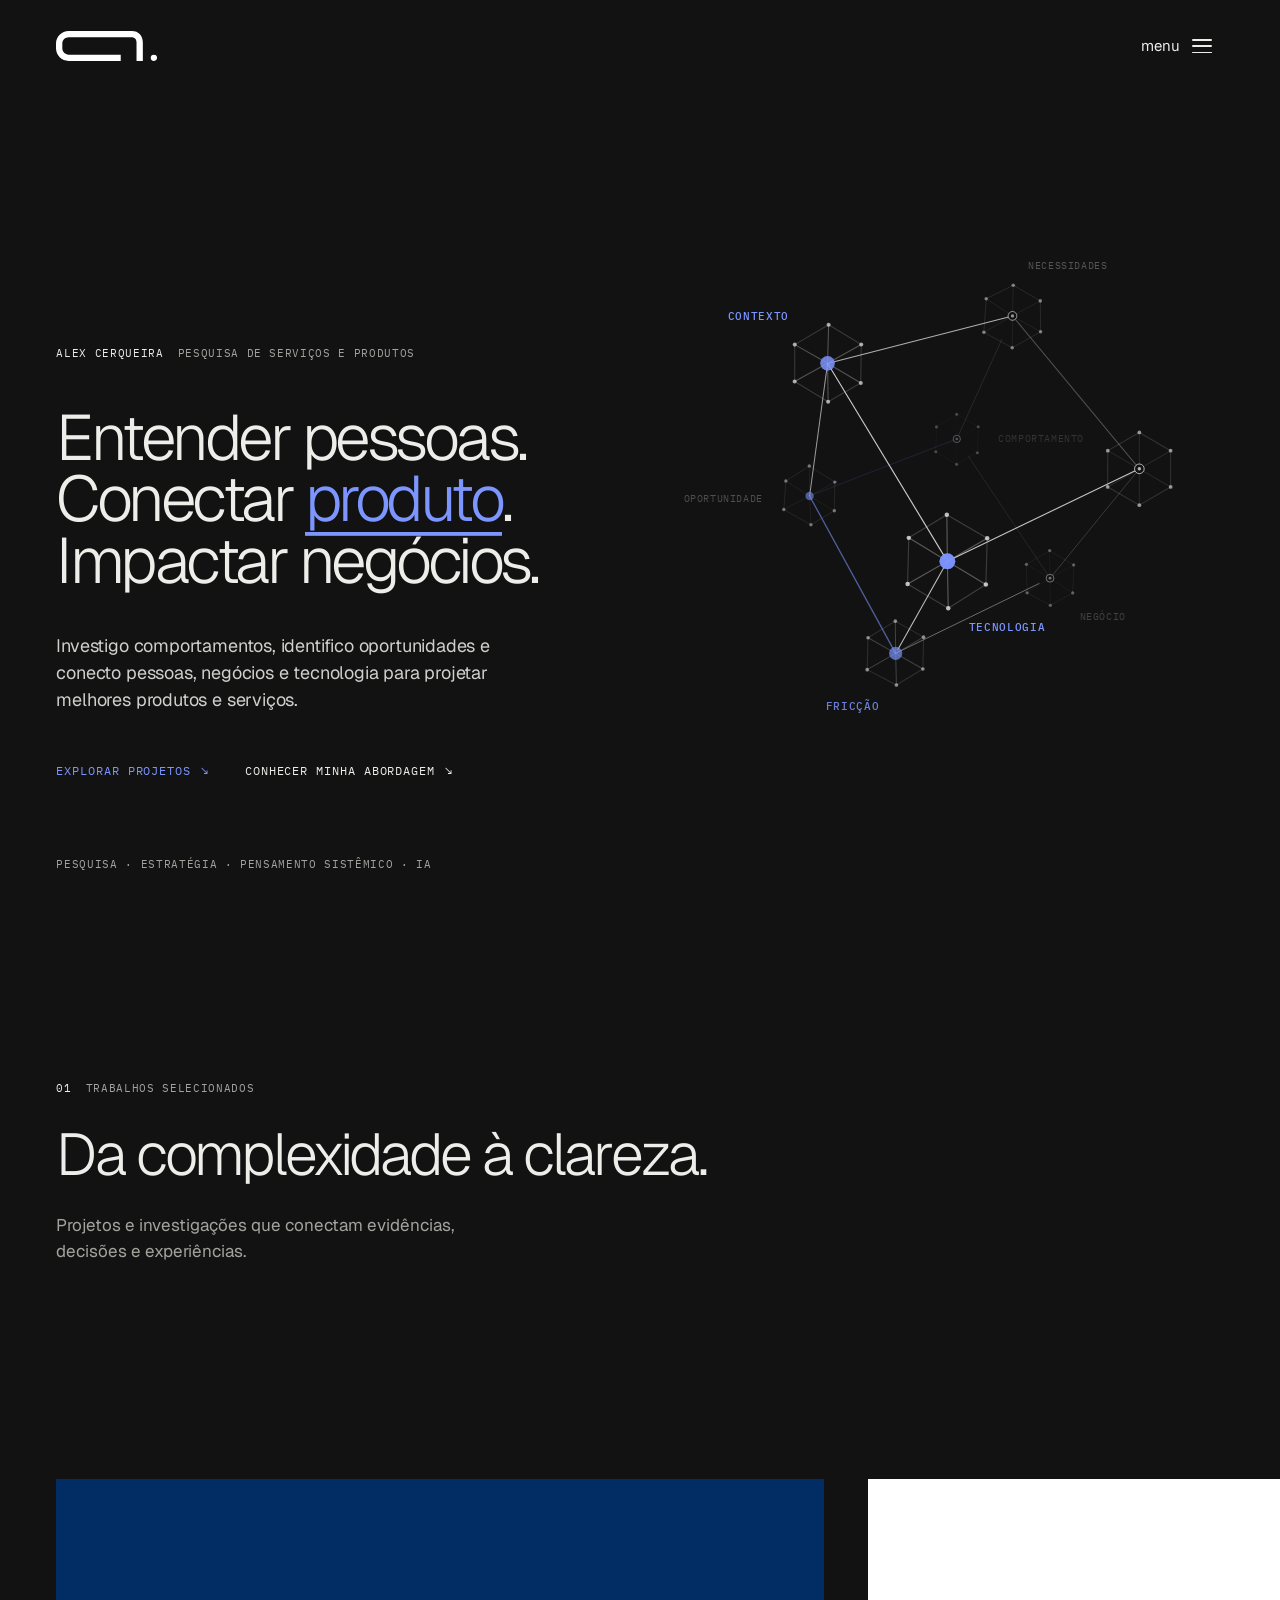
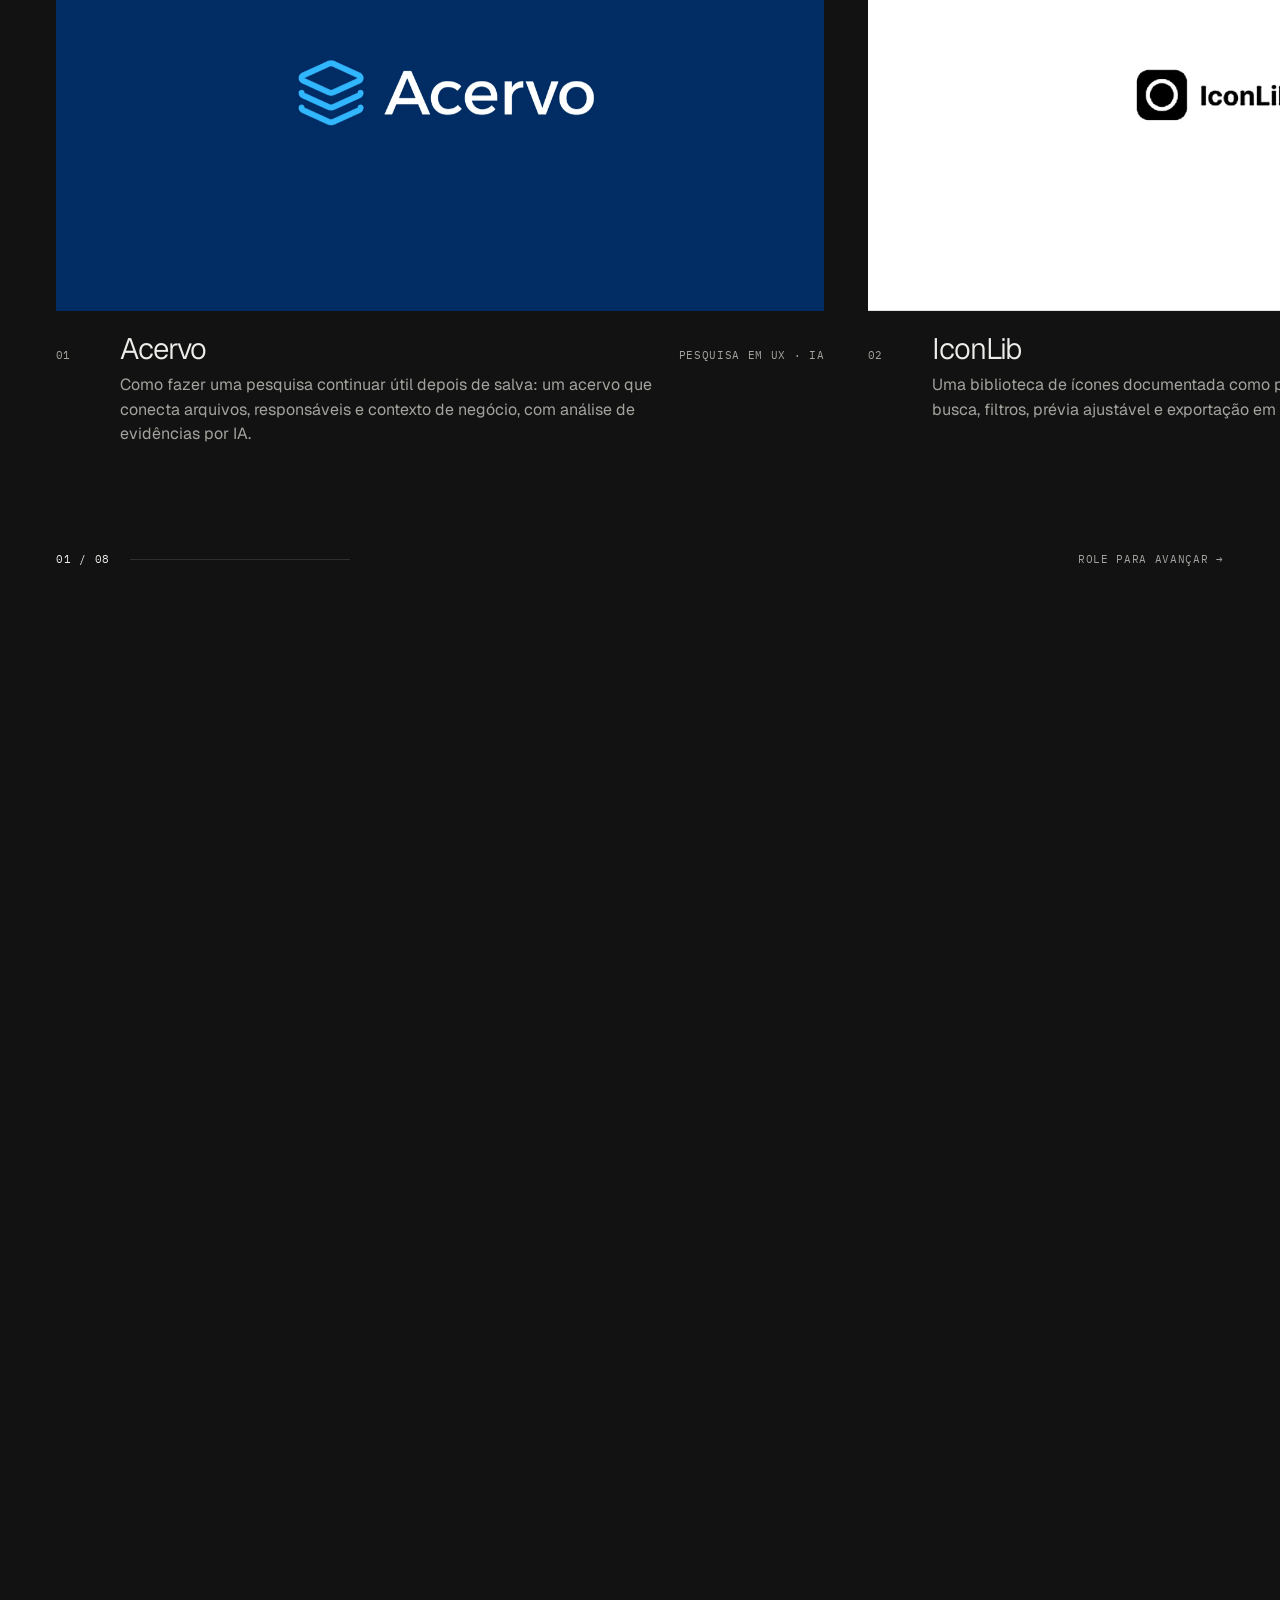
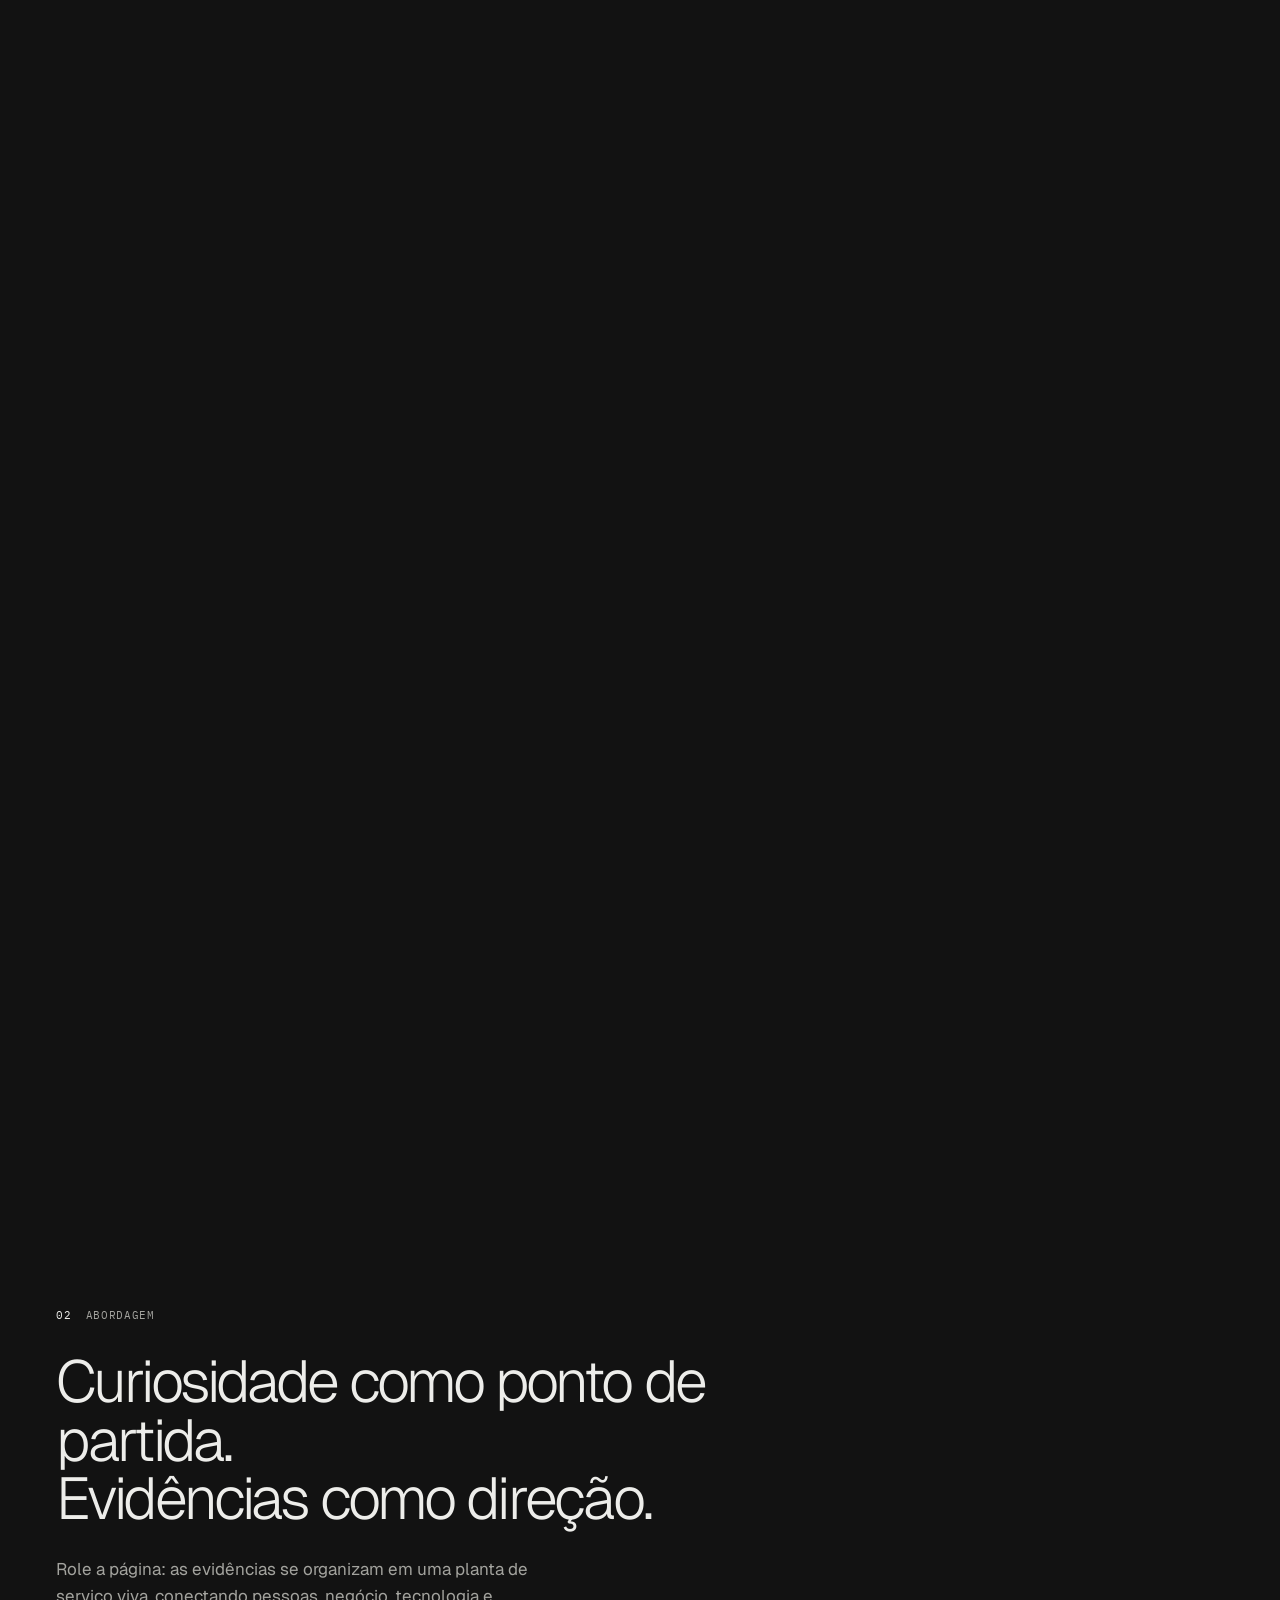
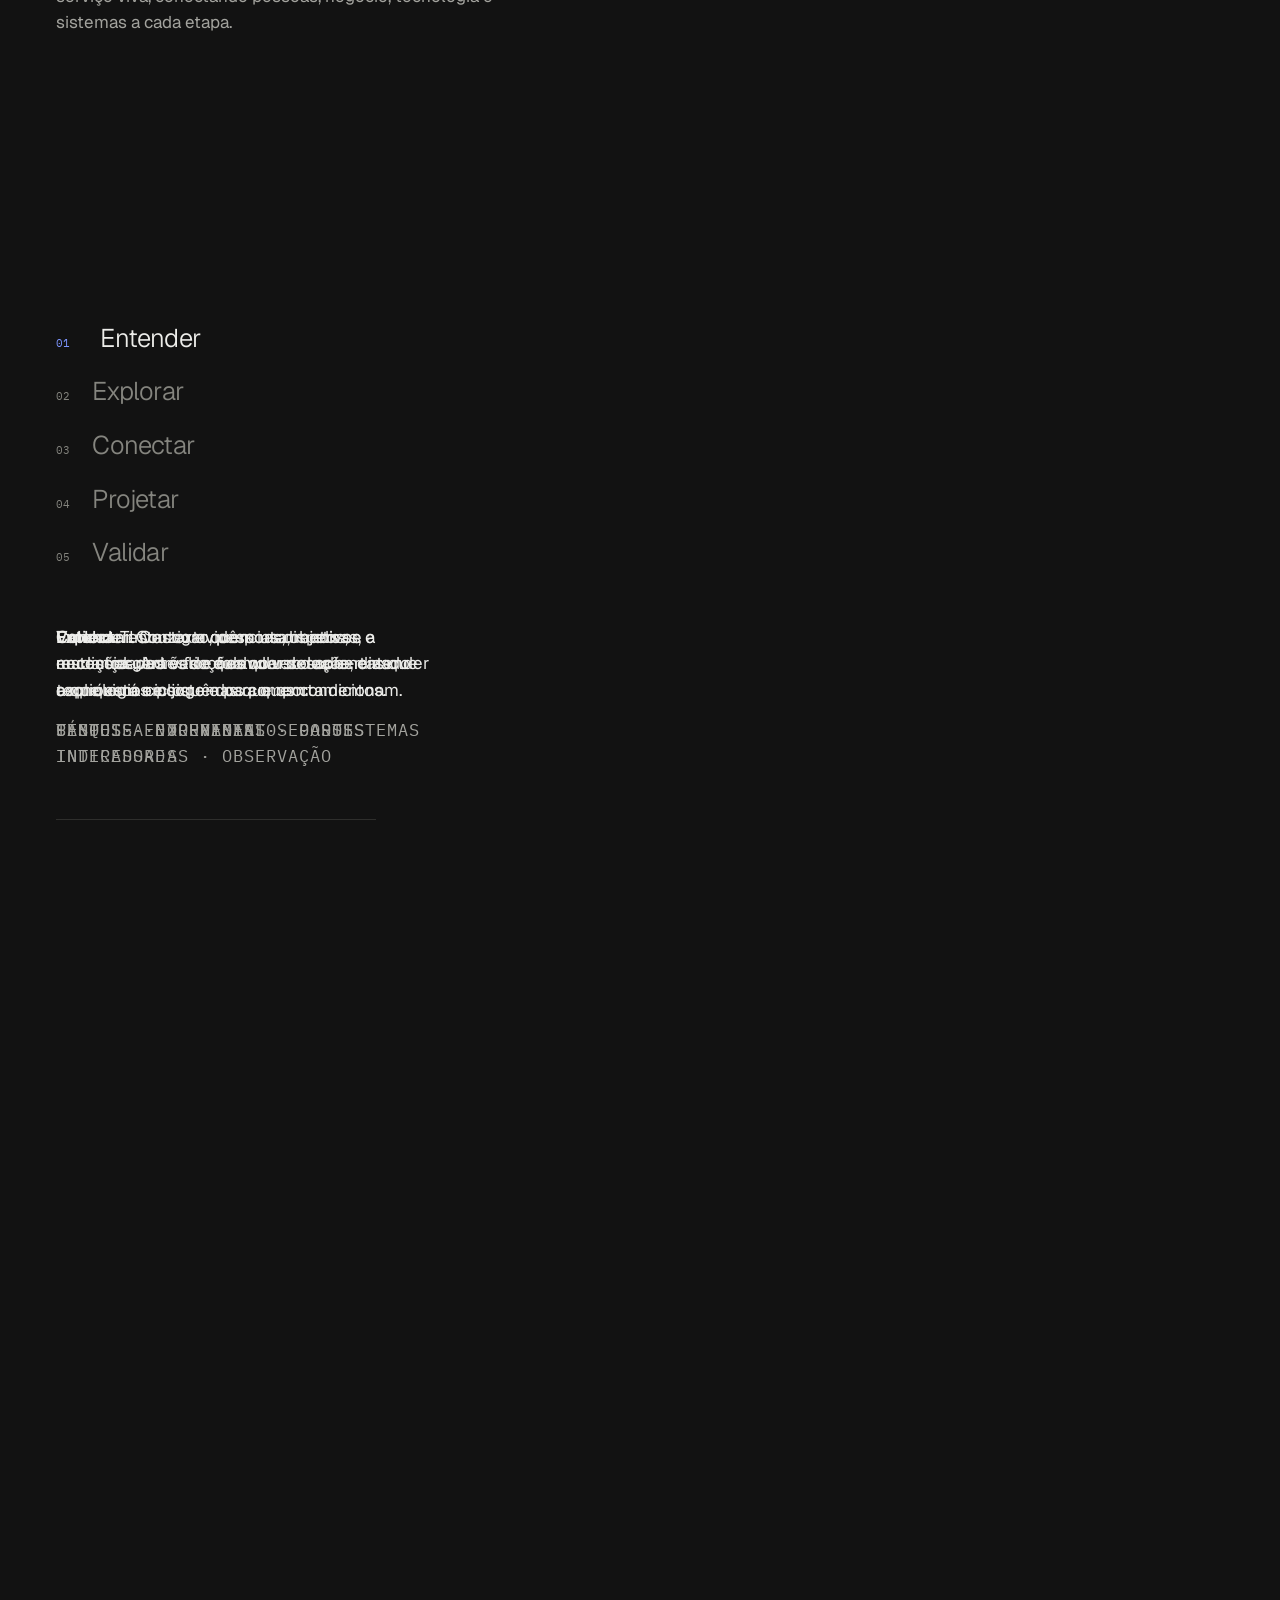
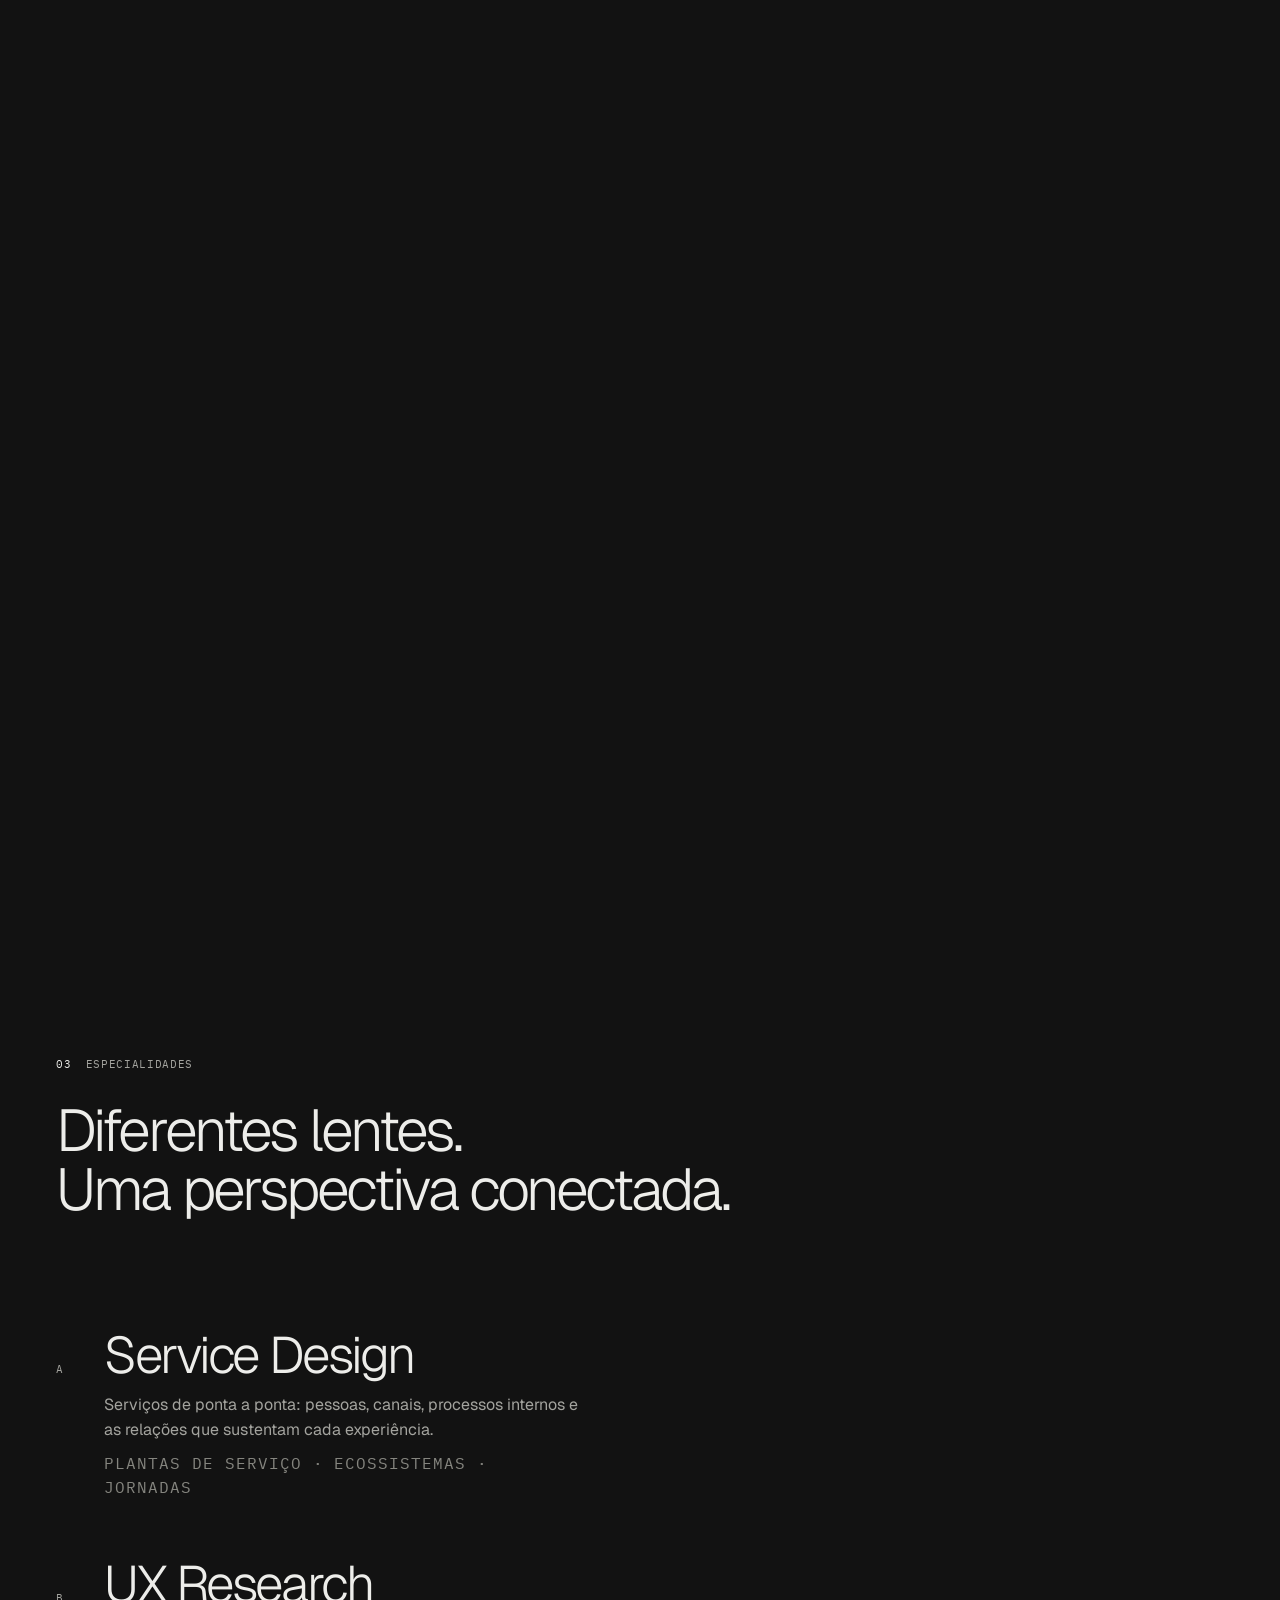
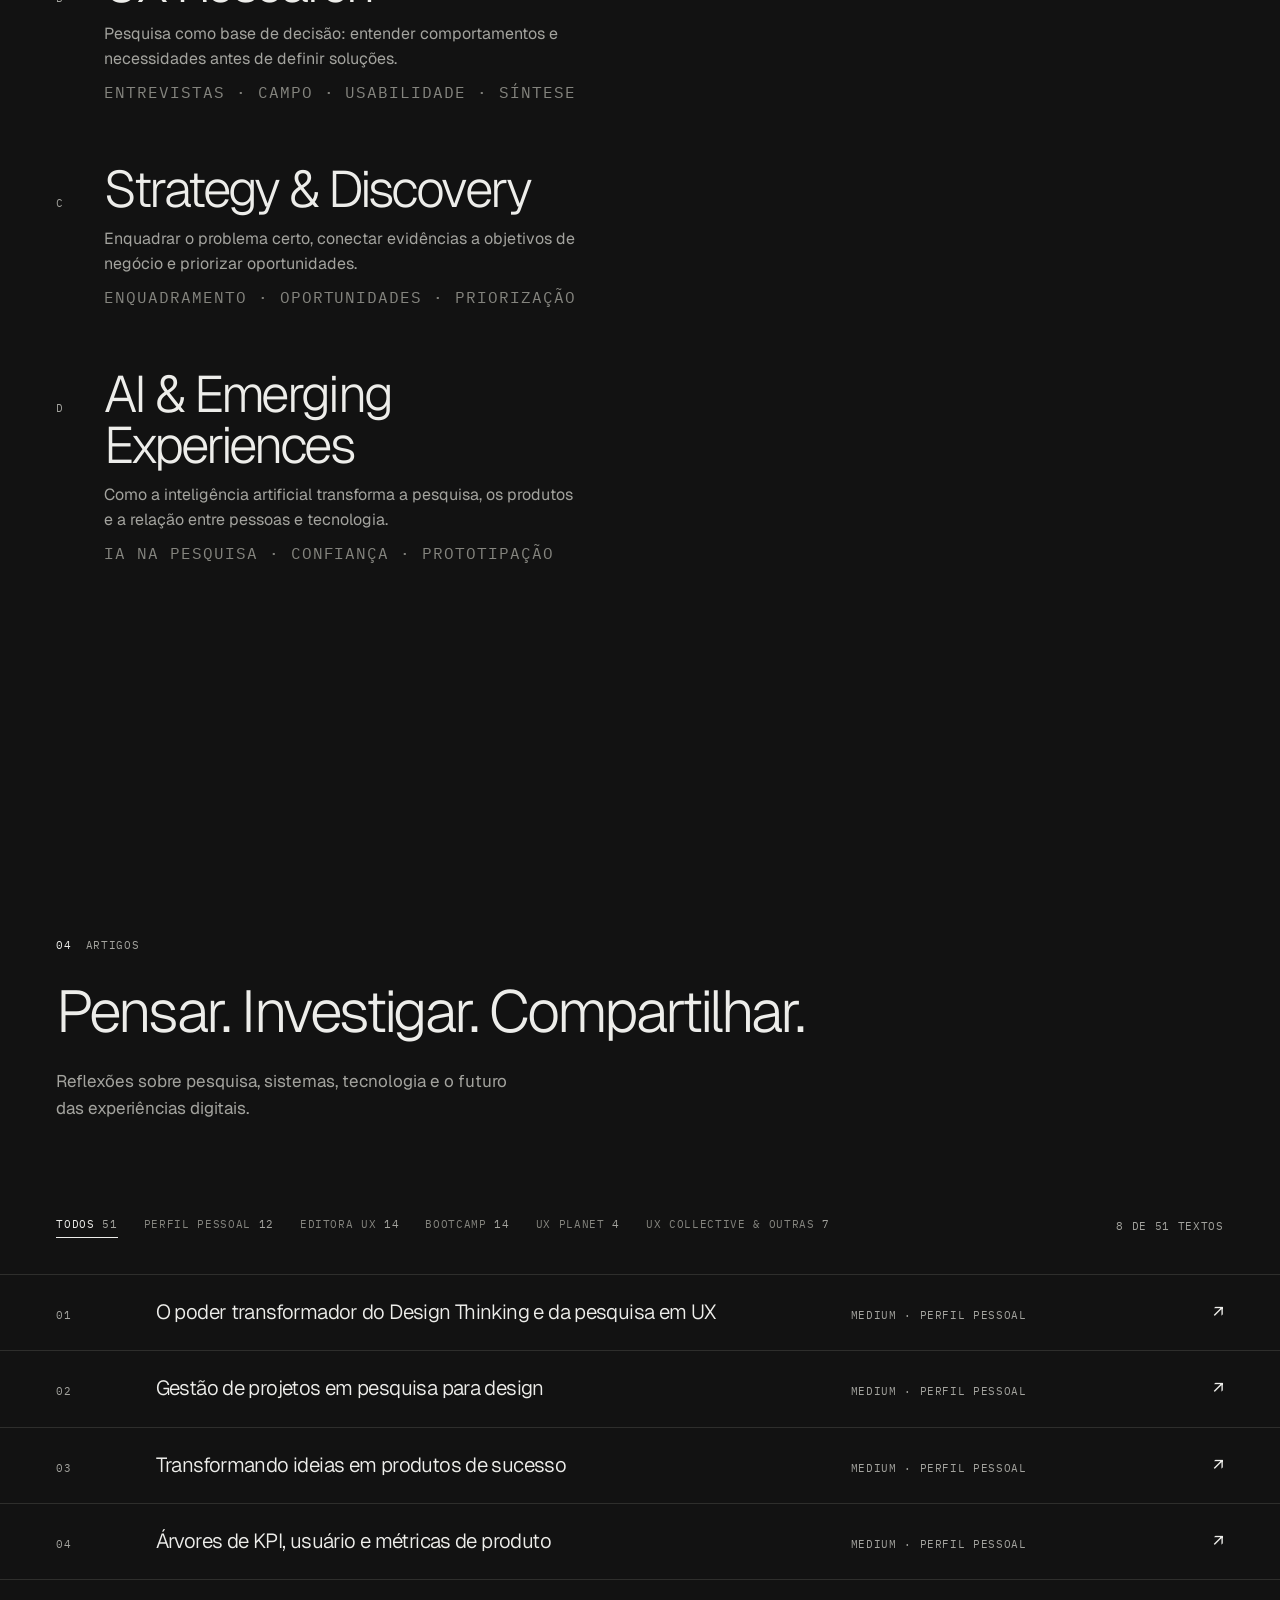
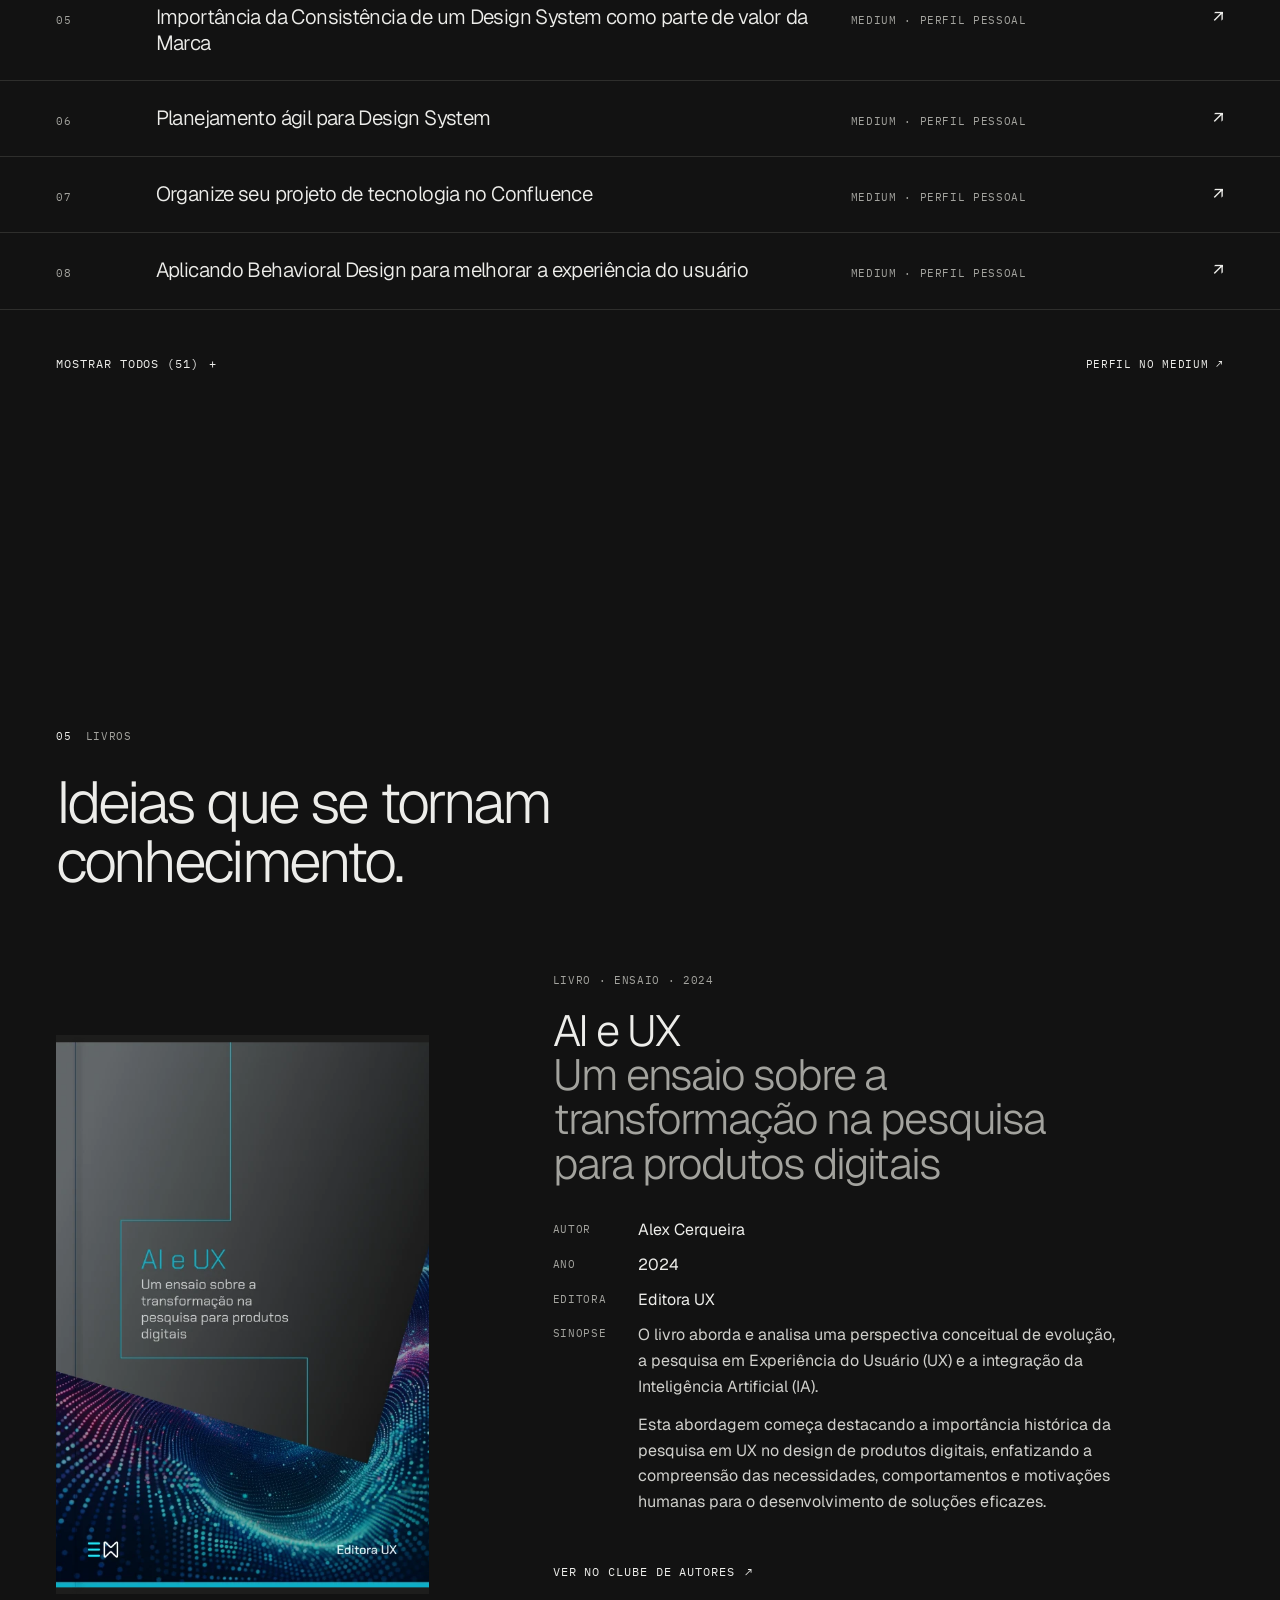
==== commit ba661dd8: "Novo estudo de caso 01 — Acervo; demais cases renumerados de 02 a 08 - acervo.html: 14 capítulos com" ====
--- a/site/index.html
+++ b/site/index.html
@@ -25,7 +25,7 @@
 <link rel="stylesheet" href="https://fonts.googleapis.com/css2?family=Geist:wght@300..600&amp;family=IBM+Plex+Mono:wght@400;500&amp;display=swap">
 <link rel="stylesheet" href="css/styles.087806ef02.css">
 <script>(function(){var d=document.documentElement;try{d.setAttribute("data-theme",localStorage.getItem("ac-theme2")==="light"?"light":"dark")}catch(e){}if(!window.matchMedia("(prefers-reduced-motion: reduce)").matches)d.classList.add("js")})()</script>
-<script src="js/main.b1de3e0df8.js" defer></script>
+<script src="js/main.e370596efc.js" defer></script>
 </head>
 <body>
 <div class="site" data-ref="refRoot">
@@ -93,7 +93,22 @@
   <div class="hs-run" data-ref="refHs">
     <div class="hs-stick">
       <div class="hs-track" data-ref="refTrack">
-      <a class="project rv" href="iconlib.html" data-ref="pan" data-focus="focus0" data-enter="cursorOn" data-leave="cursorOff" aria-label="Estudo de caso 01 — IconLib: biblioteca de ícones documentada como produto, construída no Google AI Studio">
+      <a class="project rv" href="acervo.html" data-ref="pan" data-focus="focus0" data-enter="cursorOn" data-leave="cursorOff" aria-label="Estudo de caso 01 — Acervo: pesquisas de UX organizadas pela estrutura do negócio, com governança e análise de evidências com IA">
+        <figure class="p-fig wipe">
+          <div class="p-in" data-ref="par">
+            <img class="p-img" src="assets/acervo-capa.webp" alt="Logotipo do Acervo: três camadas empilhadas, em azul-claro, ao lado do nome Acervo, em branco, sobre fundo azul-marinho." decoding="async">
+          </div>
+          <span class="p-dot" aria-hidden="true"></span>
+        </figure>
+        <div class="p-meta">
+          <span class="p-num up">01</span>
+          <h3 class="p-title up d1">Acervo</h3>
+          <span class="p-tag up d2">Pesquisa em UX · IA</span>
+          <p class="p-desc up d3">Como fazer uma pesquisa continuar útil depois de salva: um acervo que conecta arquivos, responsáveis e contexto de negócio, com análise de evidências por IA.</p>
+          <p class="p-ctx mono mute"><span>Contexto · gestão do conhecimento em UX</span><span>Papel · definição de produto e design com IA</span><span>Ver caso ↗</span></p>
+        </div>
+      </a>
+      <a class="project rv" href="iconlib.html" data-ref="pan" data-focus="focus1" data-enter="cursorOn" data-leave="cursorOff" aria-label="Estudo de caso 02 — IconLib: biblioteca de ícones documentada como produto, construída no Google AI Studio">
         <figure class="p-fig wipe">
           <div class="p-in" data-ref="par">
             <img class="p-img" src="assets/iconlib-capa.webp" alt="Logotipo do IconLib: quadrado preto de cantos arredondados com um anel branco, ao lado do nome IconLib, sobre fundo branco." decoding="async">
@@ -101,14 +116,14 @@
           <span class="p-dot" aria-hidden="true"></span>
         </figure>
         <div class="p-meta">
-          <span class="p-num up">01</span>
+          <span class="p-num up">02</span>
           <h3 class="p-title up d1">IconLib</h3>
           <span class="p-tag up d2">Design Systems · IA</span>
           <p class="p-desc up d3">Uma biblioteca de ícones documentada como produto: 70 ícones com busca, filtros, prévia ajustável e exportação em SVG, PNG e JSX.</p>
           <p class="p-ctx mono mute"><span>Contexto · iconografia e design systems</span><span>Papel · design de sistemas e IA</span><span>Ver caso ↗</span></p>
         </div>
       </a>
-      <a class="project rv" href="design-system.html" data-ref="pan" data-focus="focus1" data-enter="cursorOn" data-leave="cursorOff" aria-label="Estudo de caso 02 — NodIA: 40 componentes, em light e dark, do Figma ao código com Claude Code">
+      <a class="project rv" href="design-system.html" data-ref="pan" data-focus="focus2" data-enter="cursorOn" data-leave="cursorOff" aria-label="Estudo de caso 03 — NodIA: 40 componentes, em light e dark, do Figma ao código com Claude Code">
         <figure class="p-fig wipe">
           <div class="p-in" data-ref="par">
             <img class="p-img" src="assets/nodia-home.webp" alt="Capa do design system NodIA, versão 1.0: losango branco com as diagonais cruzadas e um ponto central com anel azul, sobre fundo cinza-escuro, acima do nome NodIA." decoding="async">
@@ -116,14 +131,14 @@
           <span class="p-dot" aria-hidden="true"></span>
         </figure>
         <div class="p-meta">
-          <span class="p-num up">02</span>
+          <span class="p-num up">03</span>
           <h3 class="p-title up d1">NodIA</h3>
           <span class="p-tag up d2">Design Systems · IA</span>
           <p class="p-desc up d3">Do Figma ao código: NodIA, um design system de 40 componentes, em light e dark, construído com Claude Code, MCP do Figma e GitHub via MCP.</p>
           <p class="p-ctx mono mute"><span>Contexto · este portfólio como cenário</span><span>Papel · design de sistemas e IA</span><span>Ver caso ↗</span></p>
         </div>
       </a>
-      <a class="project rv" href="case.html" data-ref="pan" data-focus="focus2" data-enter="cursorOn" data-leave="cursorOff" aria-label="Estudo de caso 03 — Reciclar: pesquisa em UX e discovery para uma plataforma de reciclagem">
+      <a class="project rv" href="case.html" data-ref="pan" data-focus="focus3" data-enter="cursorOn" data-leave="cursorOff" aria-label="Estudo de caso 04 — Reciclar: pesquisa em UX e discovery para uma plataforma de reciclagem">
         <figure class="p-fig wipe">
           <div class="p-in" data-ref="par">
             <img class="p-img" src="assets/reciclar-wireframes.webp" alt="Wireframes em tons de cinza das telas do aplicativo Reciclar, dispostos em grade e em perspectiva: cadastro, coletas, agendamento, seleção de materiais, localização e avaliação." decoding="async">
@@ -131,14 +146,14 @@
           <span class="p-dot" aria-hidden="true"></span>
         </figure>
         <div class="p-meta">
-          <span class="p-num up">03</span>
+          <span class="p-num up">04</span>
           <h3 class="p-title up d1">Reciclar</h3>
           <span class="p-tag up d2">Pesquisa em UX · Discovery</span>
           <p class="p-desc up d3">Projetando conexões para uma economia circular: transformar a reciclagem em uma experiência de conexão entre pessoas, condomínios e empresas.</p>
           <p class="p-ctx mono mute"><span>Contexto · plataforma de reciclagem</span><span>Papel · pesquisa em UX e estratégia de produto</span><span>Ver caso ↗</span></p>
         </div>
       </a>
-      <a class="project rv" href="caldohs.html" data-ref="pan" data-focus="focus3" data-enter="cursorOn" data-leave="cursorOff" aria-label="Estudo de caso 04 — Caldohs: design de serviços para uma linha de caldos">
+      <a class="project rv" href="caldohs.html" data-ref="pan" data-focus="focus4" data-enter="cursorOn" data-leave="cursorOff" aria-label="Estudo de caso 05 — Caldohs: design de serviços para uma linha de caldos">
         <figure class="p-fig wipe">
           <div class="p-in" data-ref="par">
             <img class="p-img" src="assets/caldohs-sopas.webp" alt="Linha de caldos Caldohs em embalagens stand-up, com a de milho em destaque e outras nove embalagens coloridas, uma para cada sabor." decoding="async">
@@ -146,14 +161,14 @@
           <span class="p-dot" aria-hidden="true"></span>
         </figure>
         <div class="p-meta">
-          <span class="p-num up">04</span>
+          <span class="p-num up">05</span>
           <h3 class="p-title up d1">Caldohs</h3>
           <span class="p-tag up d2">Design de Serviços · Discovery</span>
           <p class="p-desc up d3">Do produto ao serviço: uma linha de caldos pensada como experiência integrada de escolha, preparo e consumo.</p>
           <p class="p-ctx mono mute"><span>Contexto · alimentação de conveniência</span><span>Papel · design de serviços e estratégia</span><span>Ver caso ↗</span></p>
         </div>
       </a>
-      <a class="project rv" href="wft.html" data-ref="pan" data-focus="focus4" data-enter="cursorOn" data-leave="cursorOff" aria-label="Estudo de caso 05 — World Footvolley Tournament: design de serviços para um torneio mundial de futevôlei">
+      <a class="project rv" href="wft.html" data-ref="pan" data-focus="focus5" data-enter="cursorOn" data-leave="cursorOff" aria-label="Estudo de caso 06 — World Footvolley Tournament: design de serviços para um torneio mundial de futevôlei">
         <figure class="p-fig wipe">
           <div class="p-in" data-ref="par">
             <img class="p-img" src="assets/wft-onibus.webp" alt="Ônibus de dois andares com a identidade do World Tournament Florida 2018 Footvolley, com atleta em movimento, bandeiras e grafismos em azul." decoding="async">
@@ -161,14 +176,14 @@
           <span class="p-dot" aria-hidden="true"></span>
         </figure>
         <div class="p-meta">
-          <span class="p-num up">05</span>
+          <span class="p-num up">06</span>
           <h3 class="p-title up d1">World Footvolley Tournament</h3>
           <span class="p-tag up d2">Design de Serviços · 2018</span>
           <p class="p-desc up d3">Orquestrando uma experiência esportiva: mobilidade, identidade e 17 seleções em um torneio mundial de futevôlei em Miami.</p>
           <p class="p-ctx mono mute"><span>Contexto · evento esportivo internacional</span><span>Papel · design de serviços e estratégia</span><span>Ver caso ↗</span></p>
         </div>
       </a>
-      <a class="project rv" href="bonomia.html" data-ref="pan" data-focus="focus5" data-enter="cursorOn" data-leave="cursorOff" aria-label="Estudo de caso 06 — Bonomia: pesquisa em UX para uma plataforma digital de mobilização social">
+      <a class="project rv" href="bonomia.html" data-ref="pan" data-focus="focus6" data-enter="cursorOn" data-leave="cursorOff" aria-label="Estudo de caso 07 — Bonomia: pesquisa em UX para uma plataforma digital de mobilização social">
         <figure class="p-fig wipe">
           <div class="p-in" data-ref="par">
             <img class="p-img" src="assets/bonomia-site.webp" alt="iMac com o site da Bonomia aberto: chamada “Ajude quem precisa!” sobre uma foto de mãos entrelaçadas, menu de navegação e a seção Categorias." decoding="async">
@@ -176,14 +191,14 @@
           <span class="p-dot" aria-hidden="true"></span>
         </figure>
         <div class="p-meta">
-          <span class="p-num up">06</span>
+          <span class="p-num up">07</span>
           <h3 class="p-title up d1">Bonomia</h3>
           <span class="p-tag up d2">Pesquisa em UX · Discovery</span>
           <p class="p-desc up d3">Projetando confiança para o impacto social: campanhas e caminhos de participação em uma plataforma digital de mobilização social.</p>
           <p class="p-ctx mono mute"><span>Contexto · impacto social e campanhas</span><span>Papel · pesquisa em UX e estratégia de produto</span><span>Ver caso ↗</span></p>
         </div>
       </a>
-      <a class="project rv" href="hostad.html" data-ref="pan" data-focus="focus6" data-enter="cursorOn" data-leave="cursorOff" aria-label="Estudo de caso 07 — Hostad: pesquisa em UX para tornar serviços de hospedagem compreensíveis">
+      <a class="project rv" href="hostad.html" data-ref="pan" data-focus="focus7" data-enter="cursorOn" data-leave="cursorOff" aria-label="Estudo de caso 08 — Hostad: pesquisa em UX para tornar serviços de hospedagem compreensíveis">
         <figure class="p-fig wipe">
           <div class="p-in" data-ref="par">
             <img class="p-img" src="assets/hostad-outdoor.webp" alt="Painel de mídia exterior azul com o anúncio “A Hospedagem certa para sua empresa”, torres de servidor e o logo Hostad." decoding="async">
@@ -191,7 +206,7 @@
           <span class="p-dot" aria-hidden="true"></span>
         </figure>
         <div class="p-meta">
-          <span class="p-num up">07</span>
+          <span class="p-num up">08</span>
           <h3 class="p-title up d1">Hostad</h3>
           <span class="p-tag up d2">Pesquisa em UX · Discovery</span>
           <p class="p-desc up d3">Tornando serviços técnicos compreensíveis: reduzir a complexidade percebida na descoberta de soluções de hospedagem digital.</p>
@@ -200,7 +215,7 @@
       </a>
       </div>
       <div class="hs-ui mono" aria-hidden="true">
-        <span data-ref="refHsCount">01 / 07</span>
+        <span data-ref="refHsCount">01 / 08</span>
         <span class="hs-bar"><i data-ref="refHsBar"></i></span>
         <span class="hs-hint mute">Role para avançar →</span>
       </div>
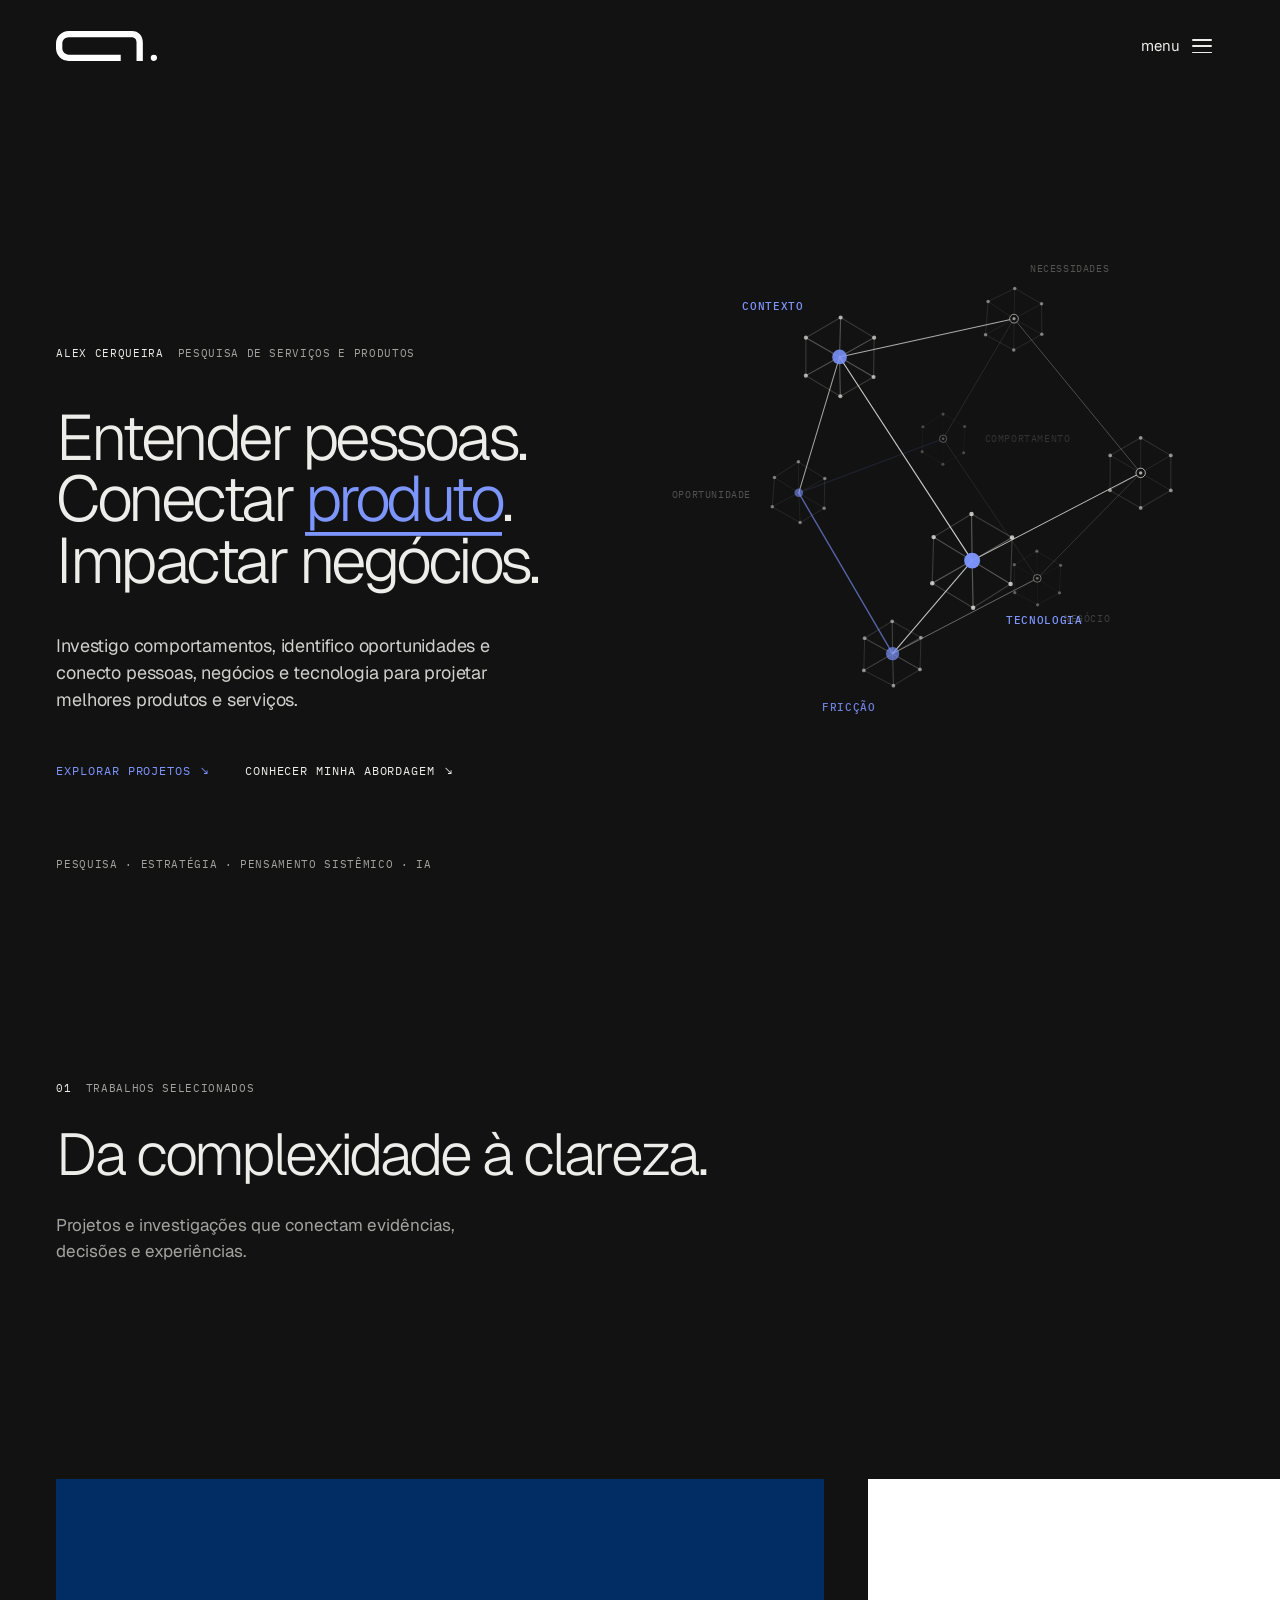
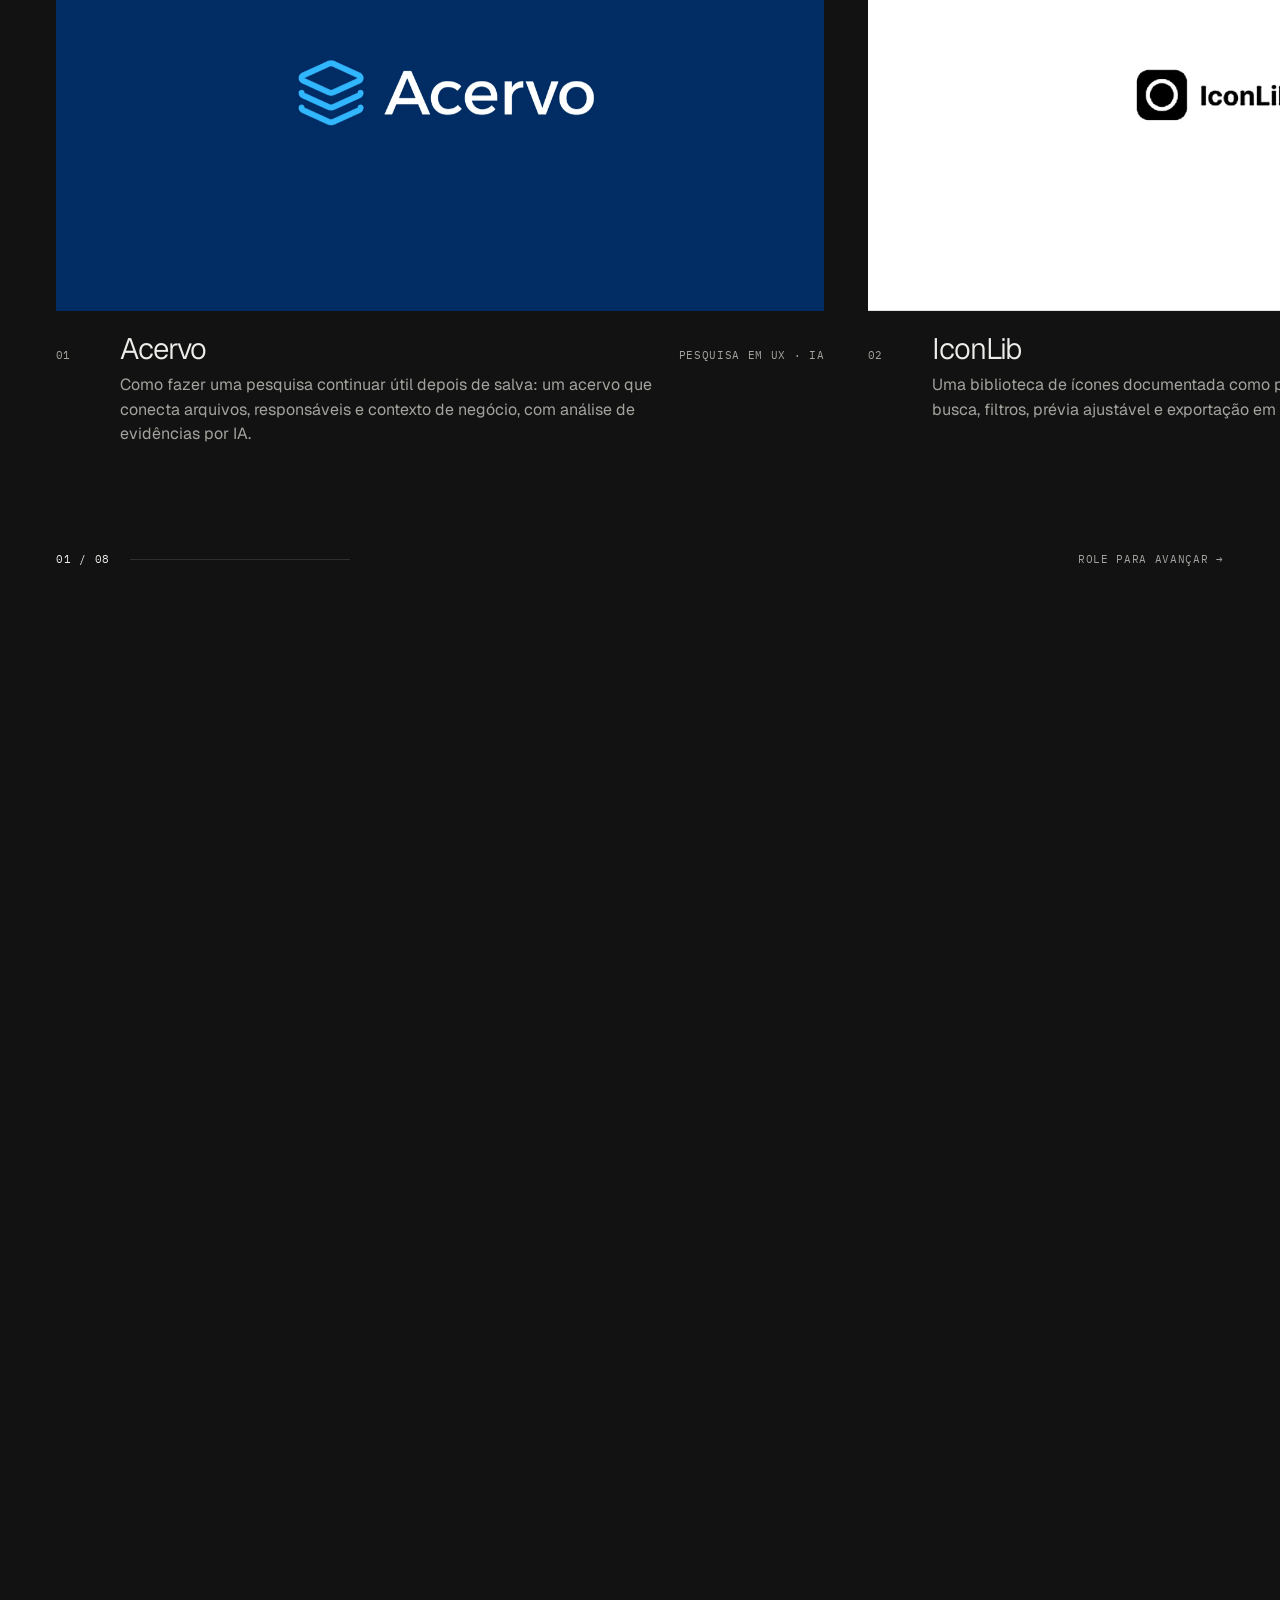
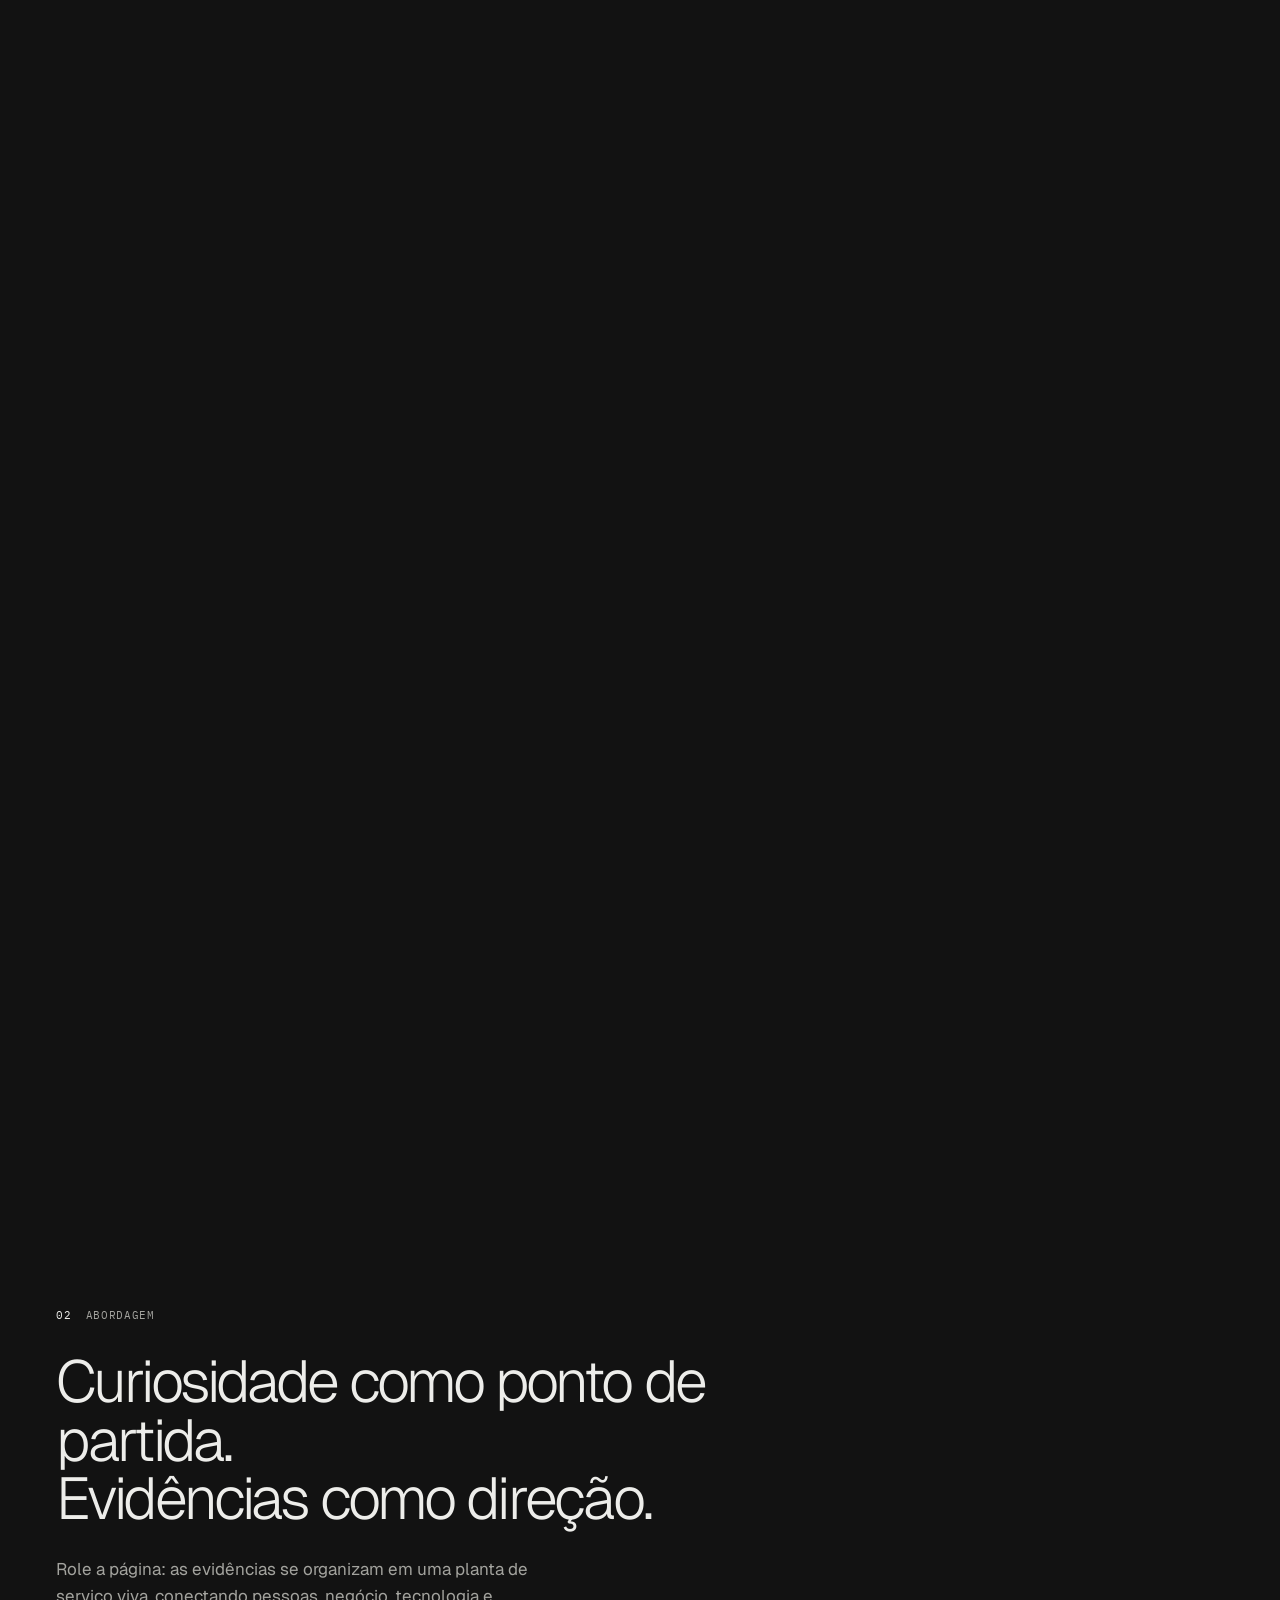
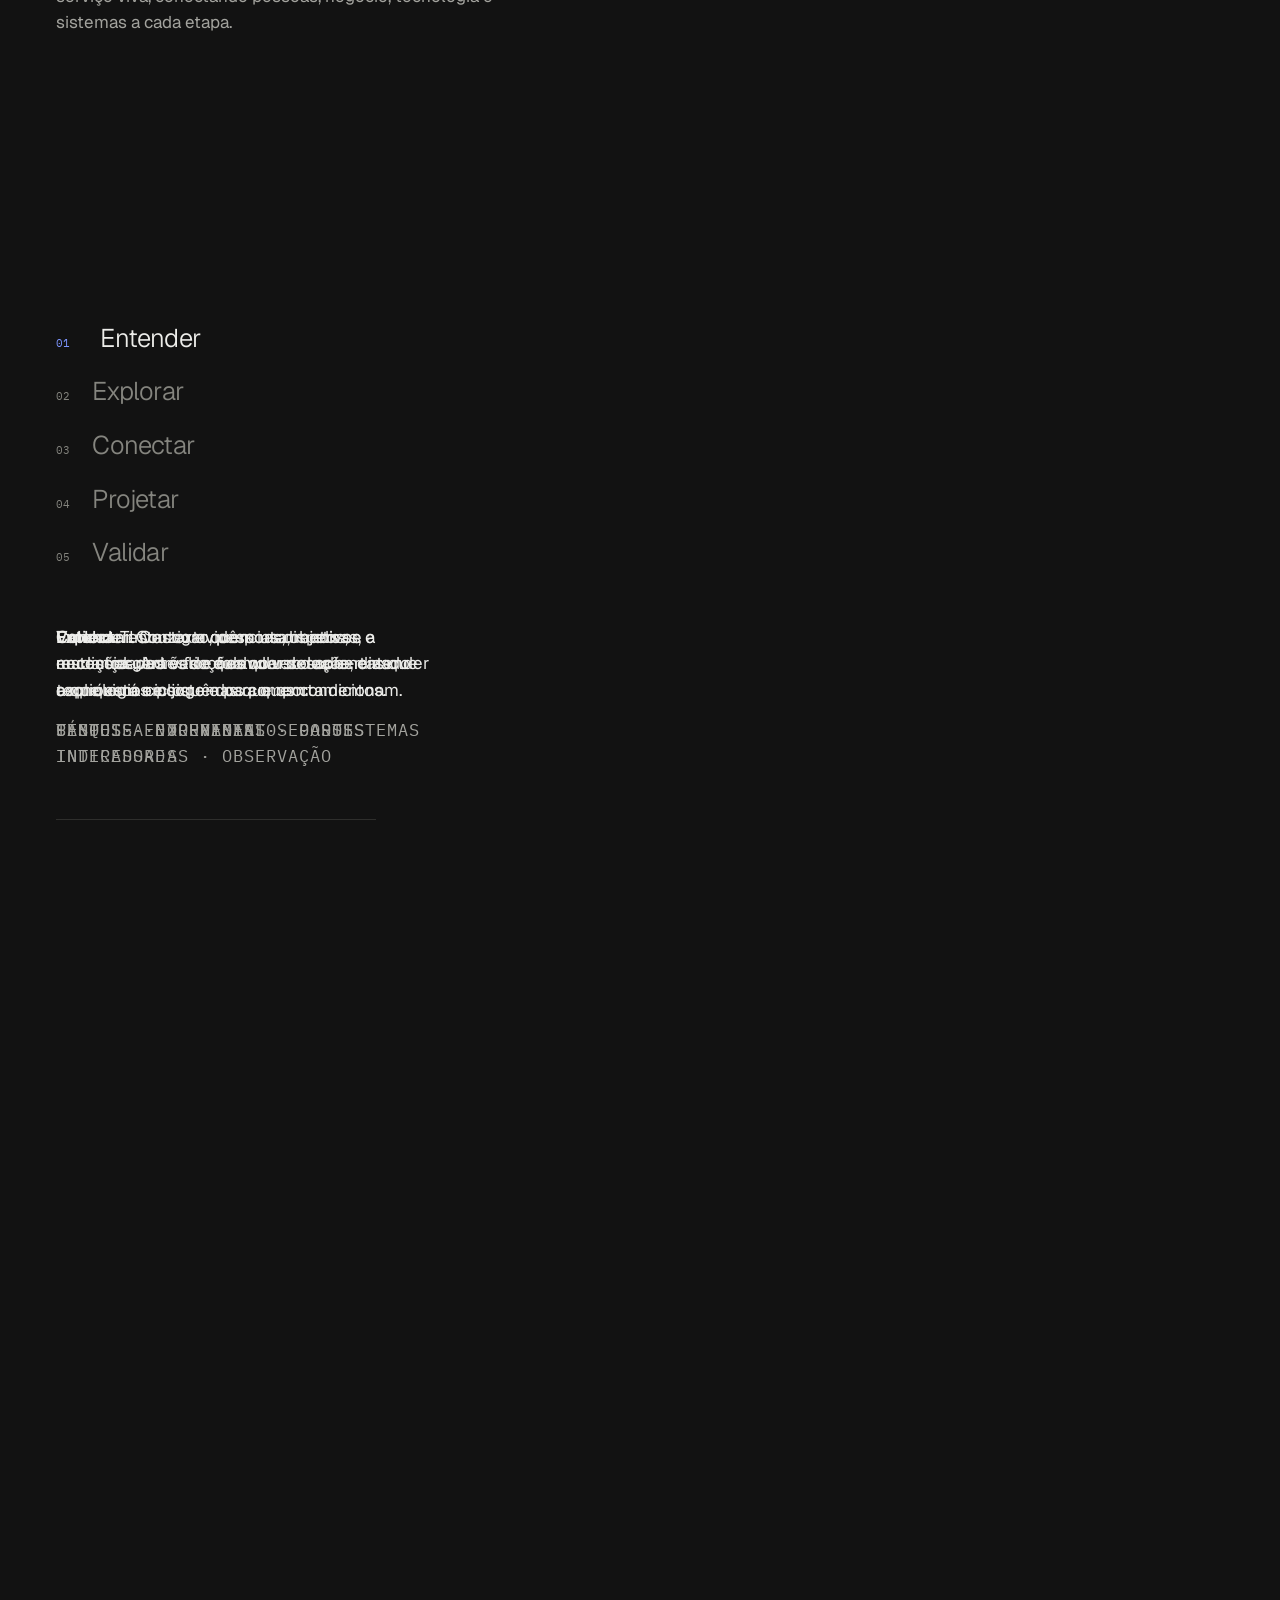
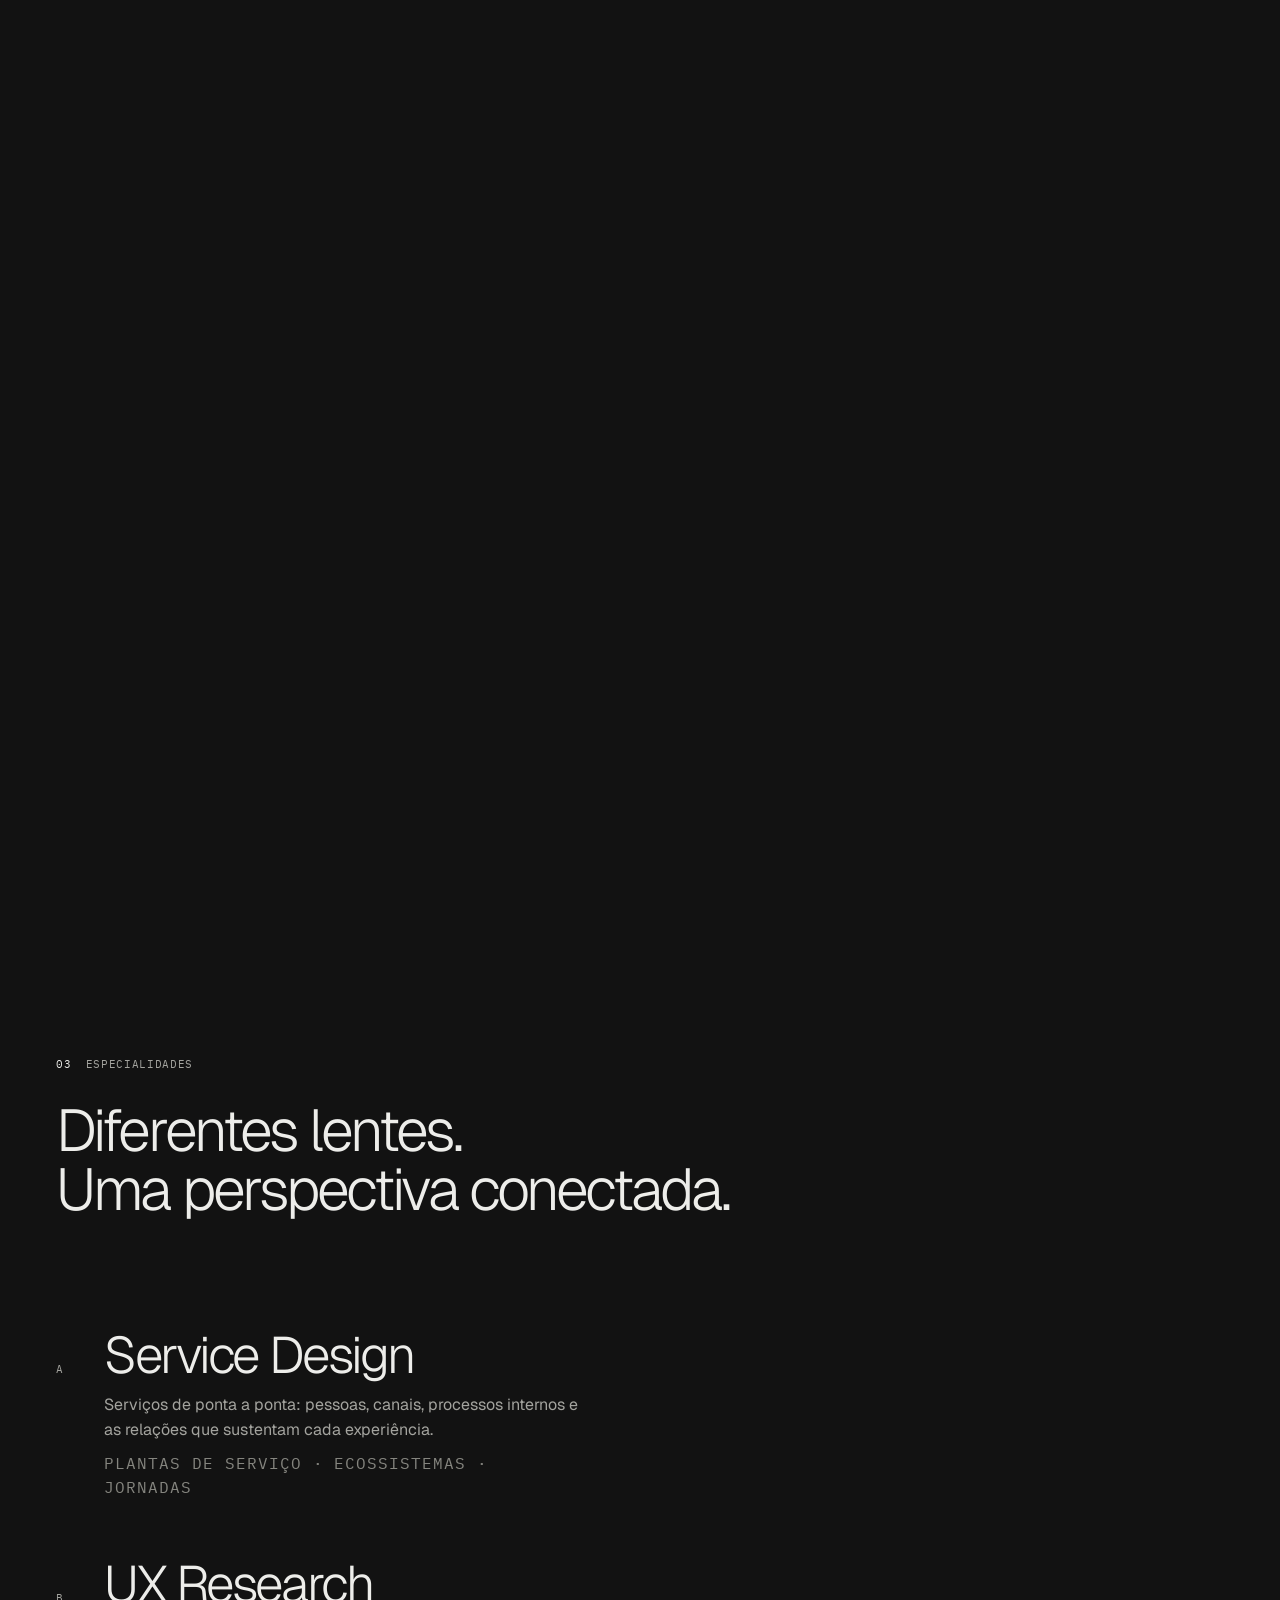
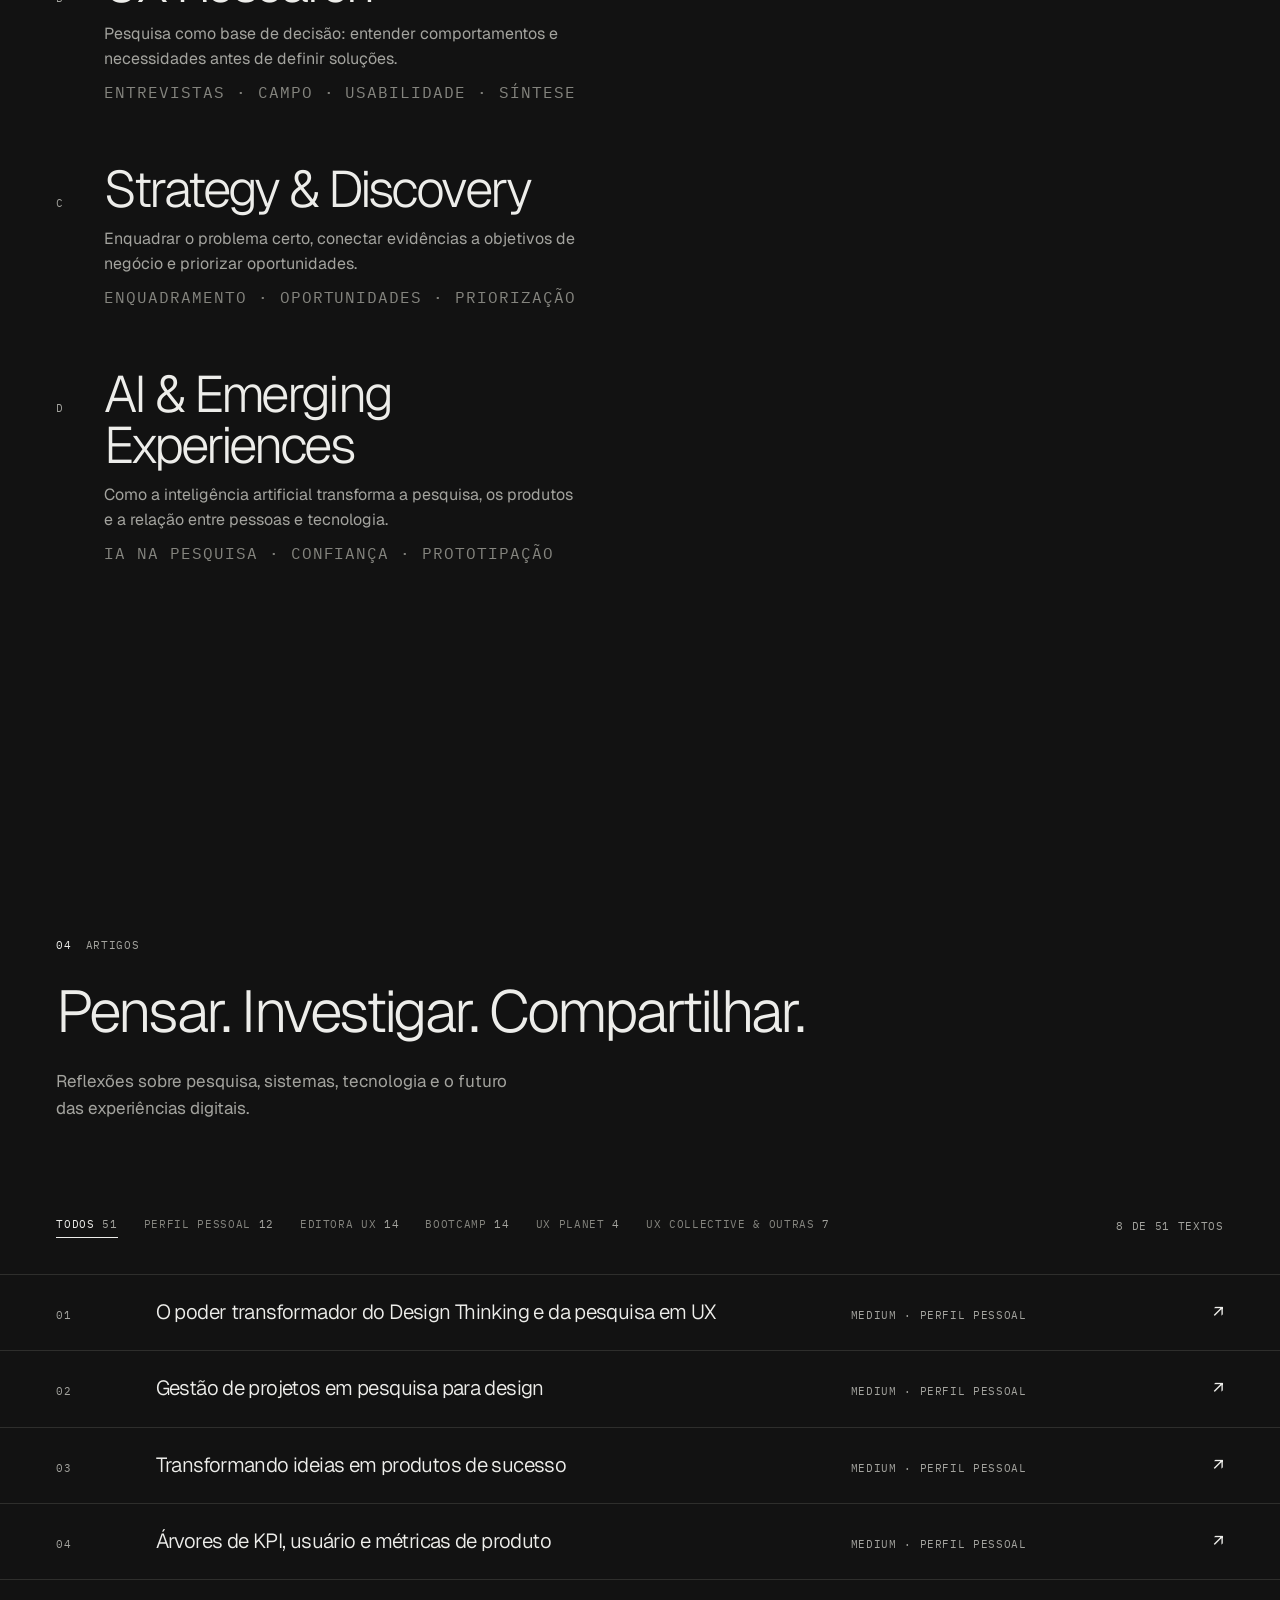
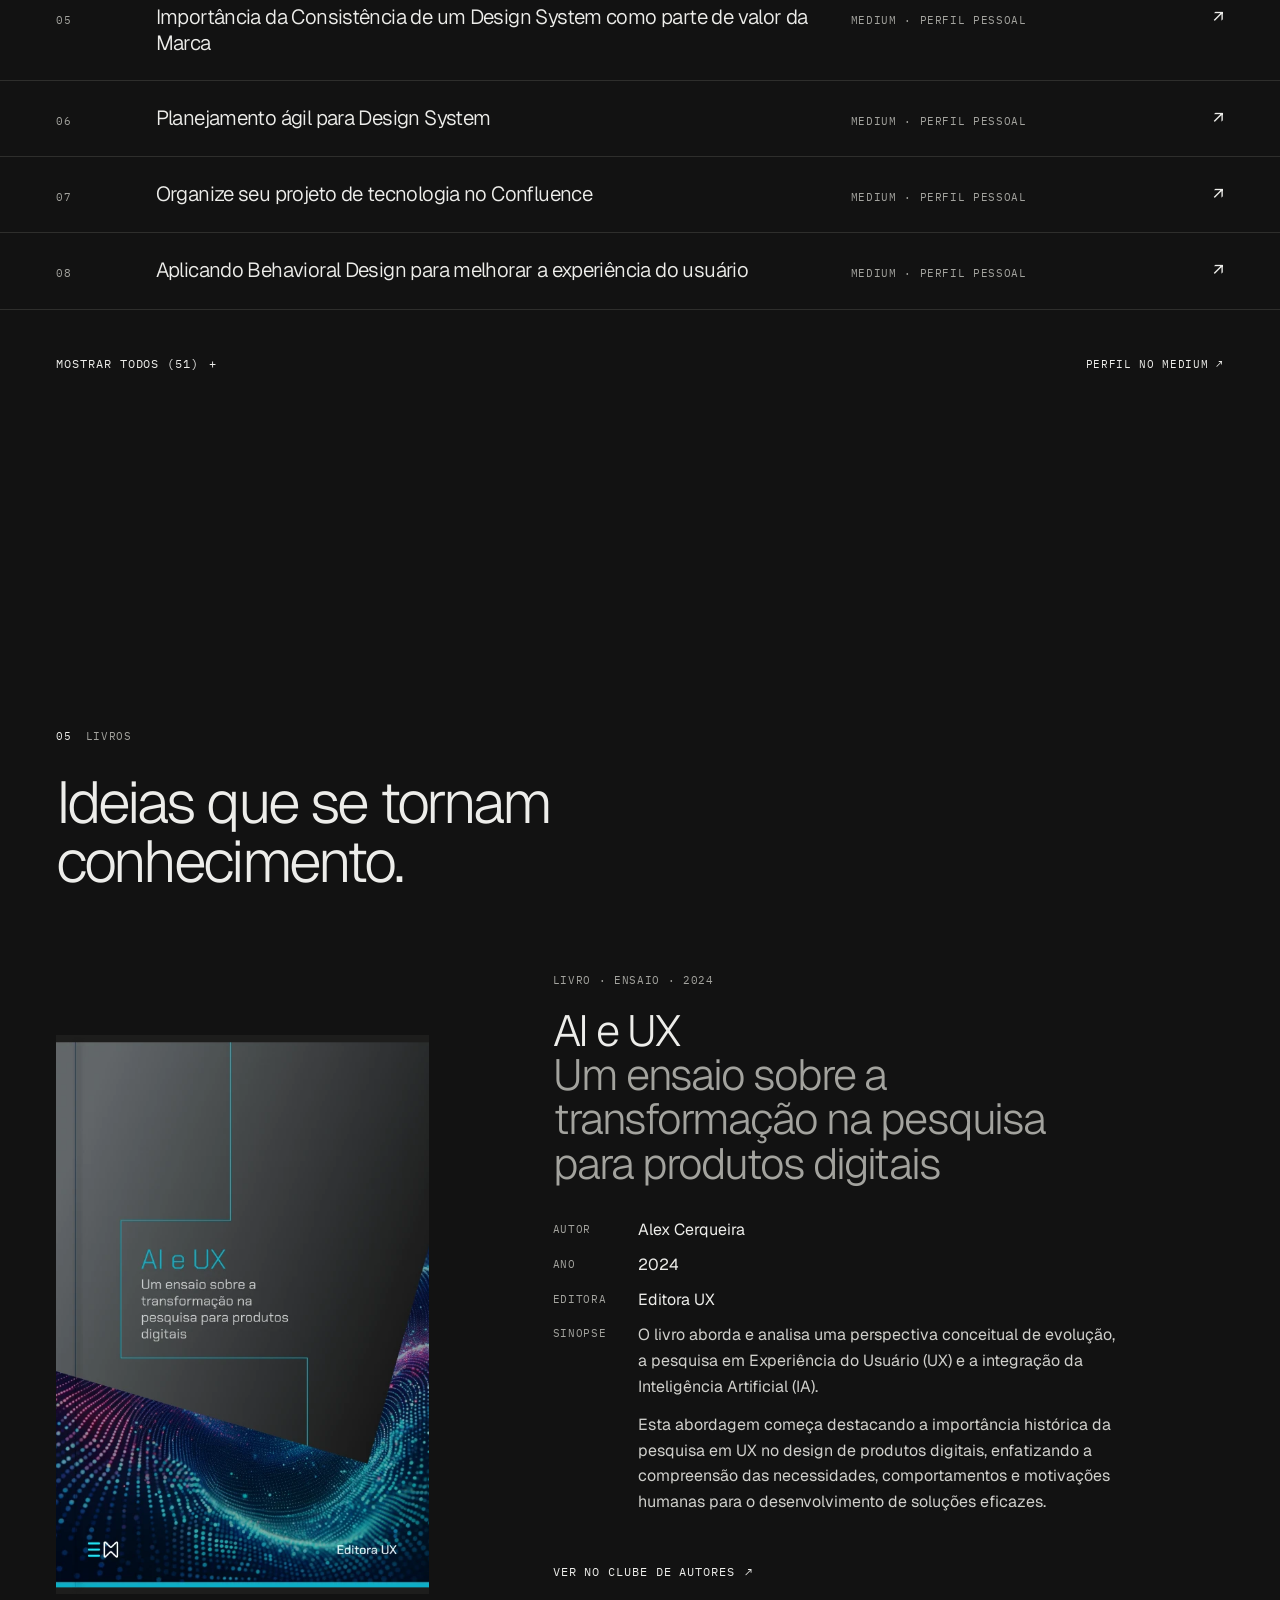
==== commit e4b0b553: "Home: nova imagem do card do NodIA; Acervo: telas de acesso e visão geral em resolução maior - NodIA" ====
--- a/site/index.html
+++ b/site/index.html
@@ -126,7 +126,7 @@
       <a class="project rv" href="design-system.html" data-ref="pan" data-focus="focus2" data-enter="cursorOn" data-leave="cursorOff" aria-label="Estudo de caso 03 — NodIA: 40 componentes, em light e dark, do Figma ao código com Claude Code">
         <figure class="p-fig wipe">
           <div class="p-in" data-ref="par">
-            <img class="p-img" src="assets/nodia-home.webp" alt="Capa do design system NodIA, versão 1.0: losango branco com as diagonais cruzadas e um ponto central com anel azul, sobre fundo cinza-escuro, acima do nome NodIA." decoding="async">
+            <img class="p-img" src="assets/nodia-home-v2.webp" alt="Diagrama do NodIA, Design System AI: o símbolo do NodIA ao centro, ligado por MCP a Claude Code (automação e assistência), Designer (criação e manutenção), Desenvolvedor (implementação e código), Figma (componentes e variáveis) e GitHub (código e versionamento), sobre fundo cinza-escuro." decoding="async">
           </div>
           <span class="p-dot" aria-hidden="true"></span>
         </figure>
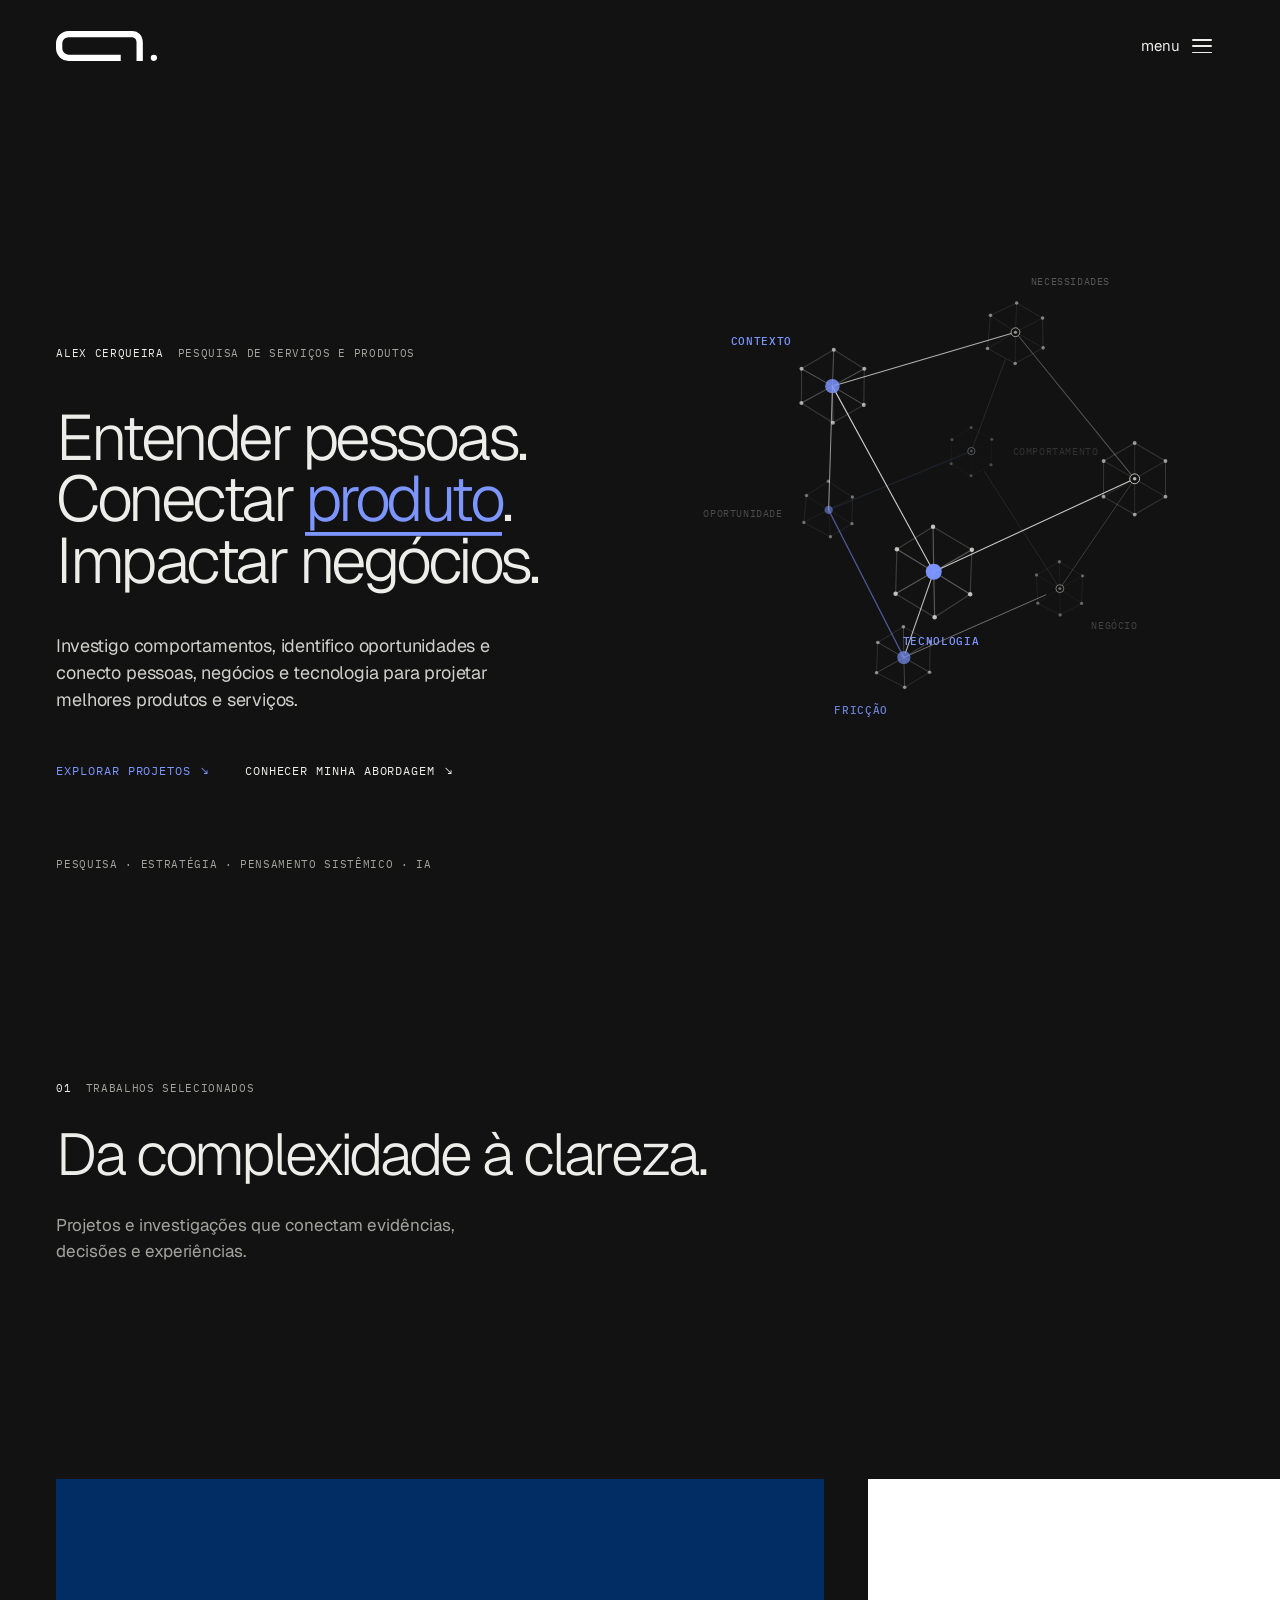
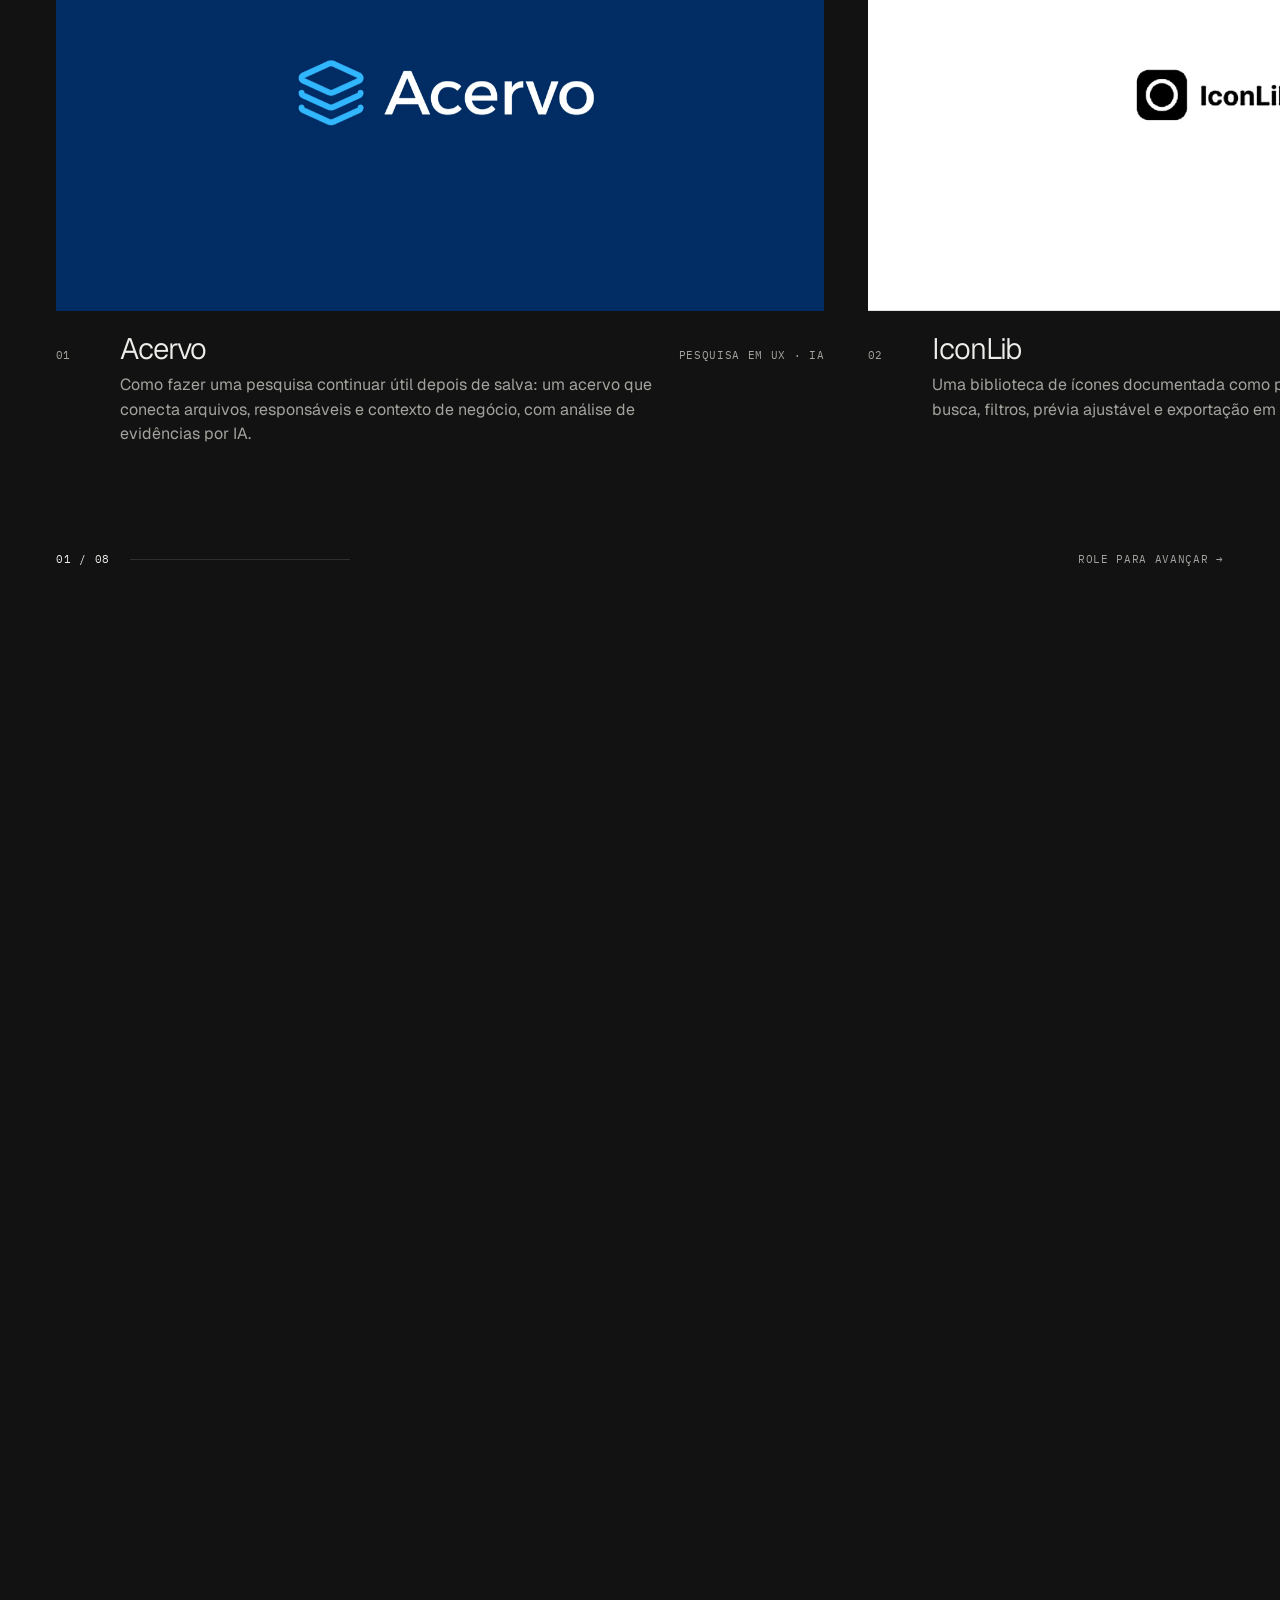
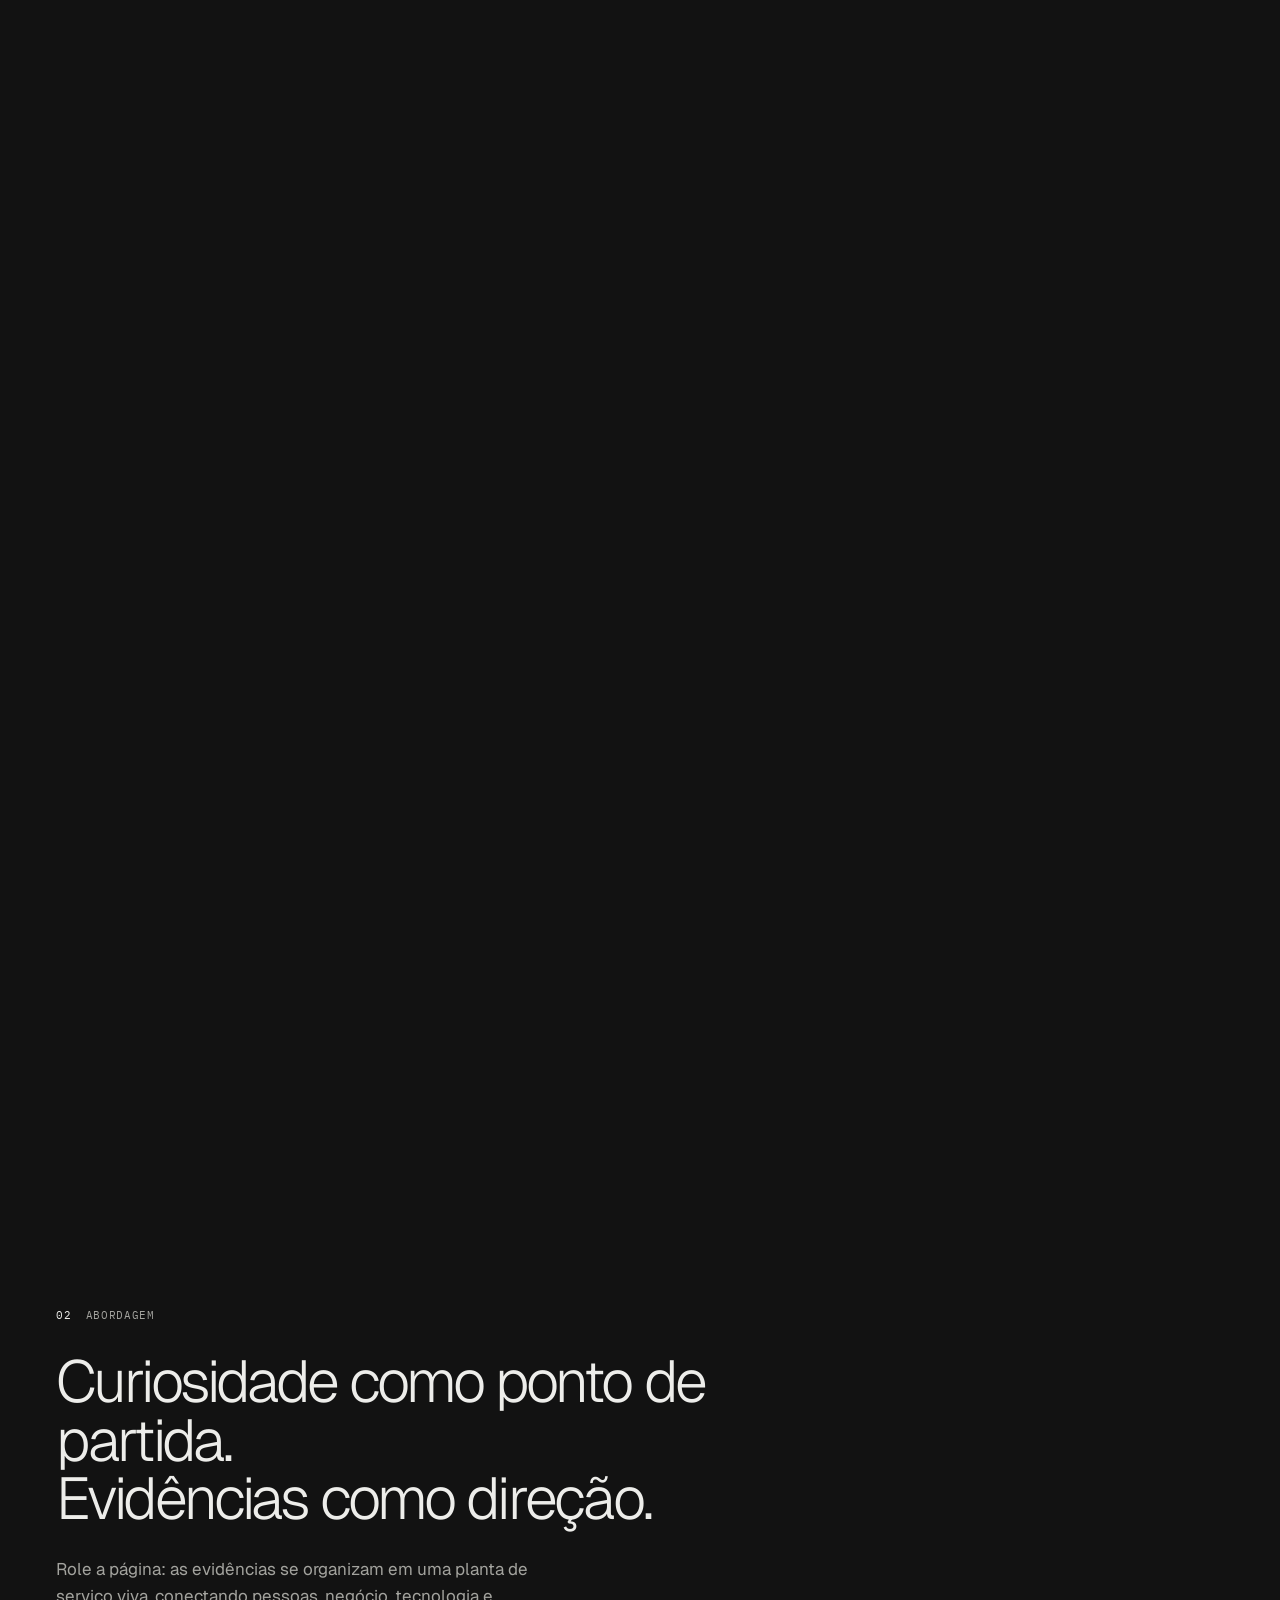
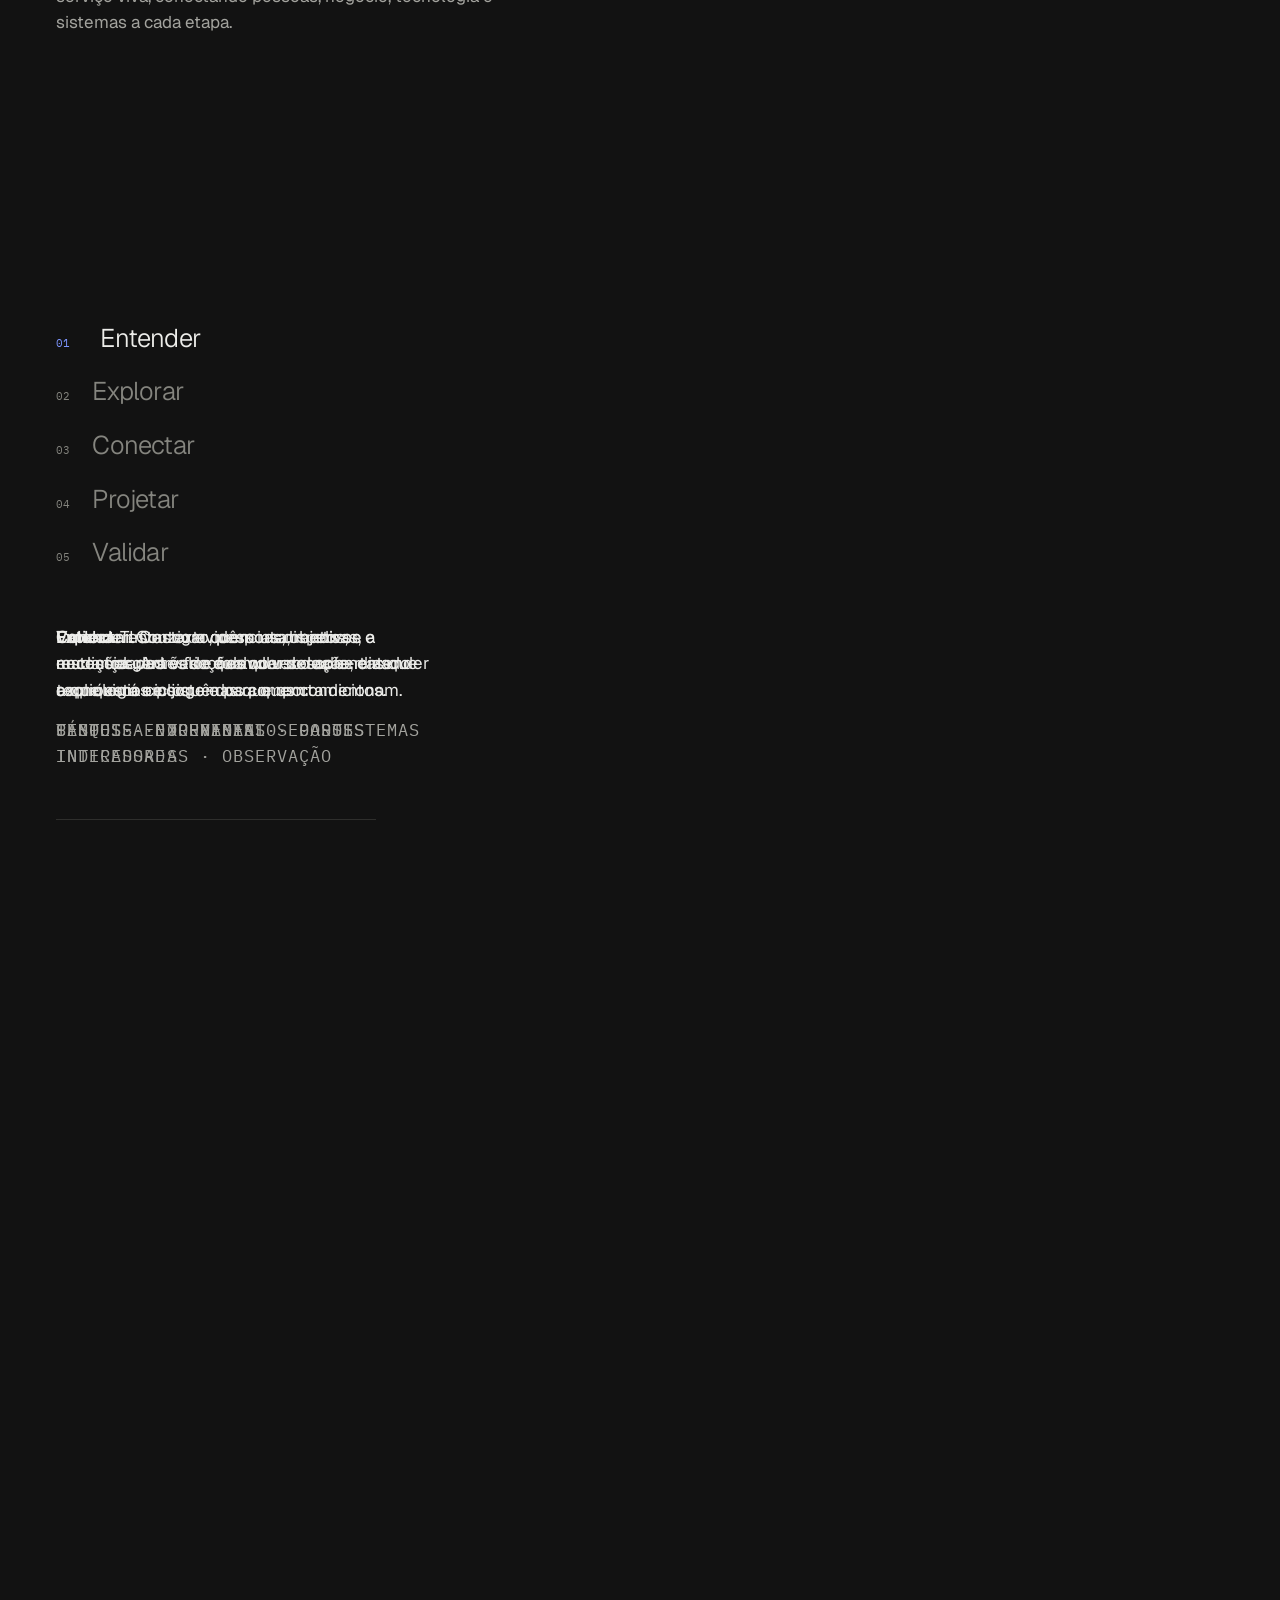
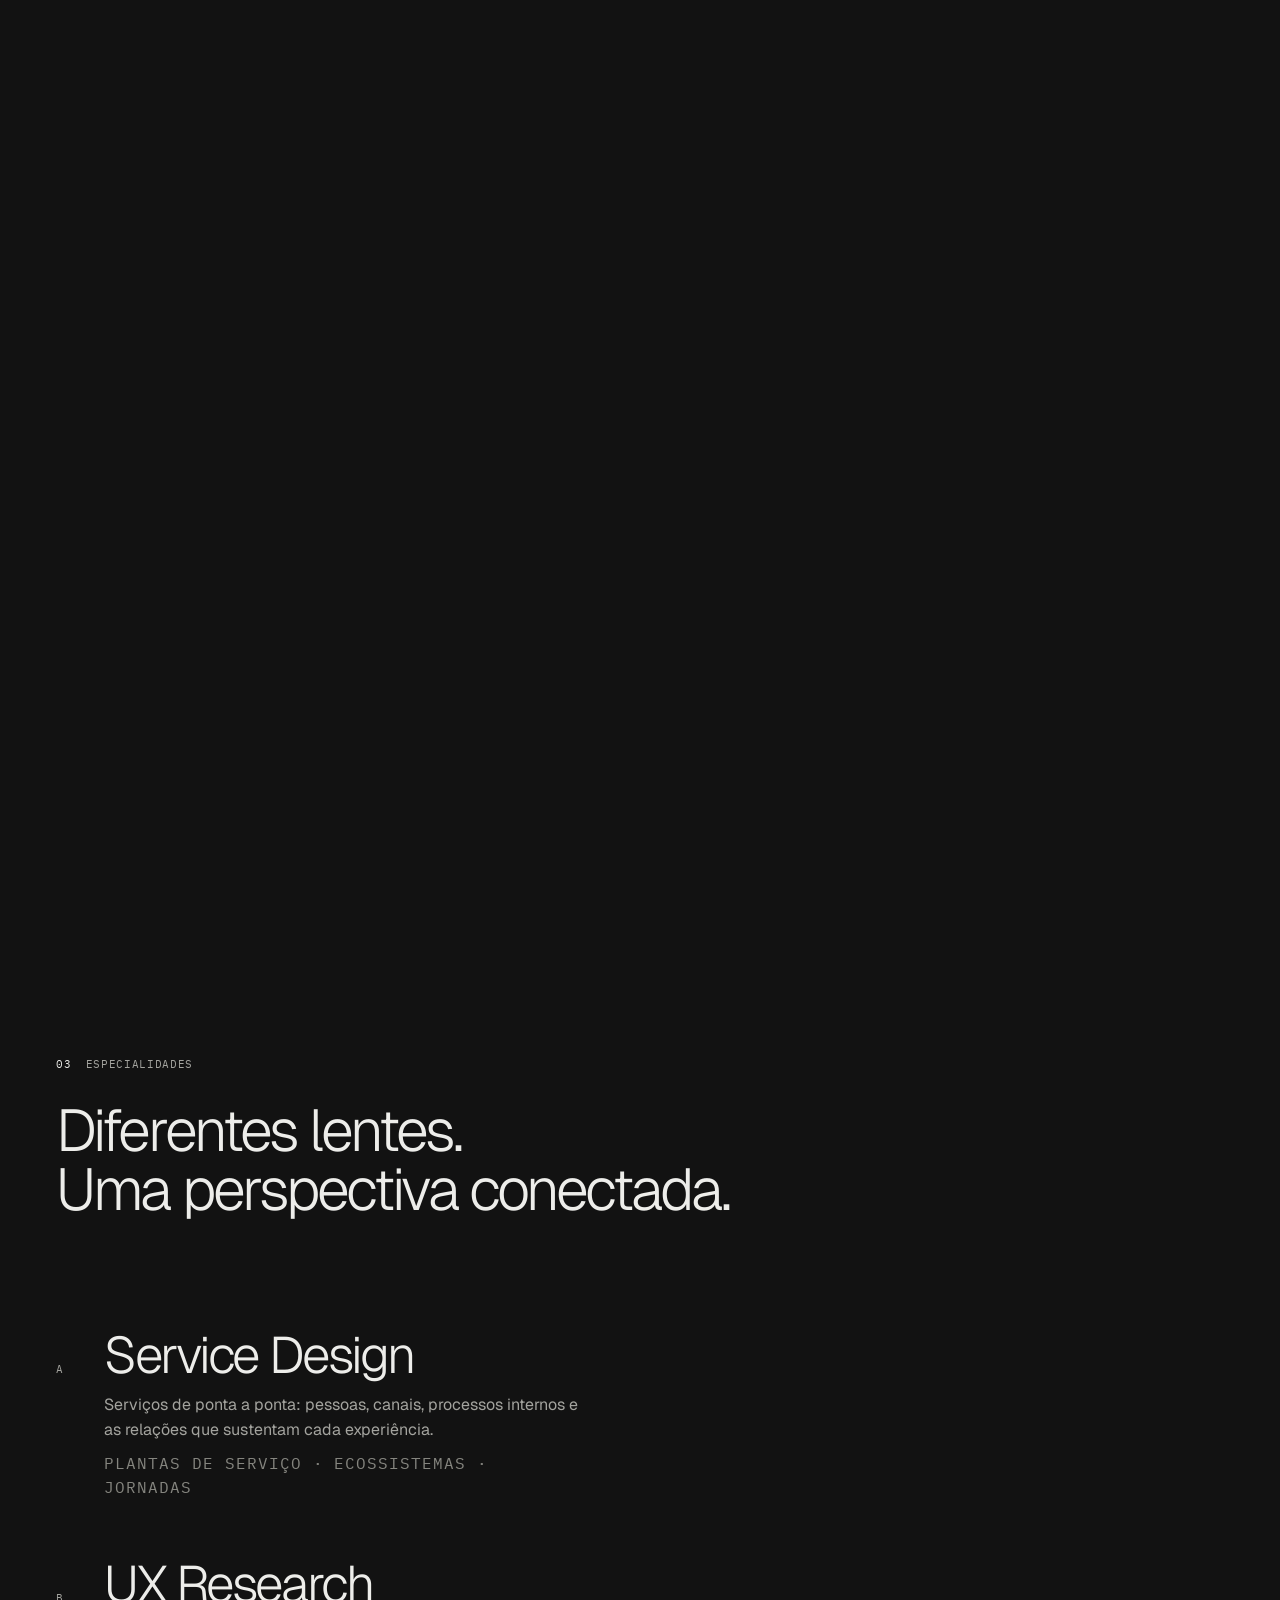
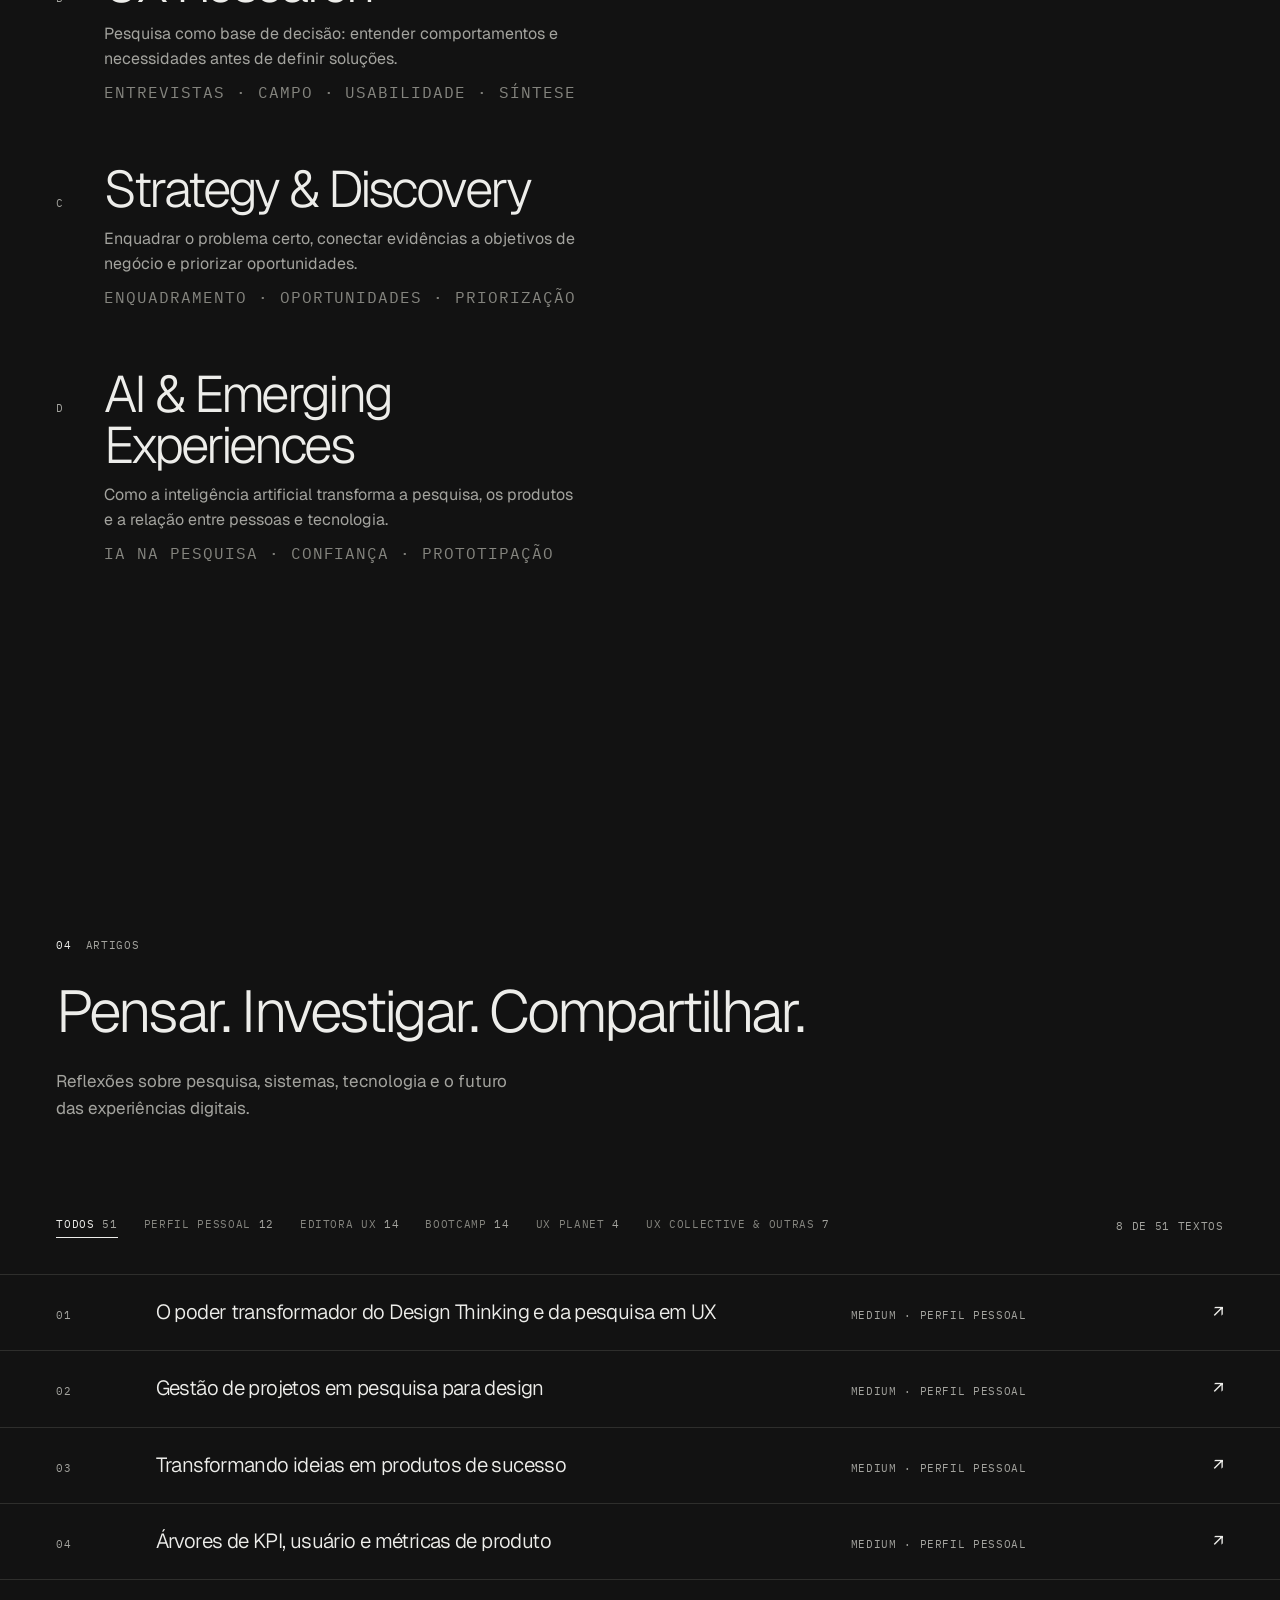
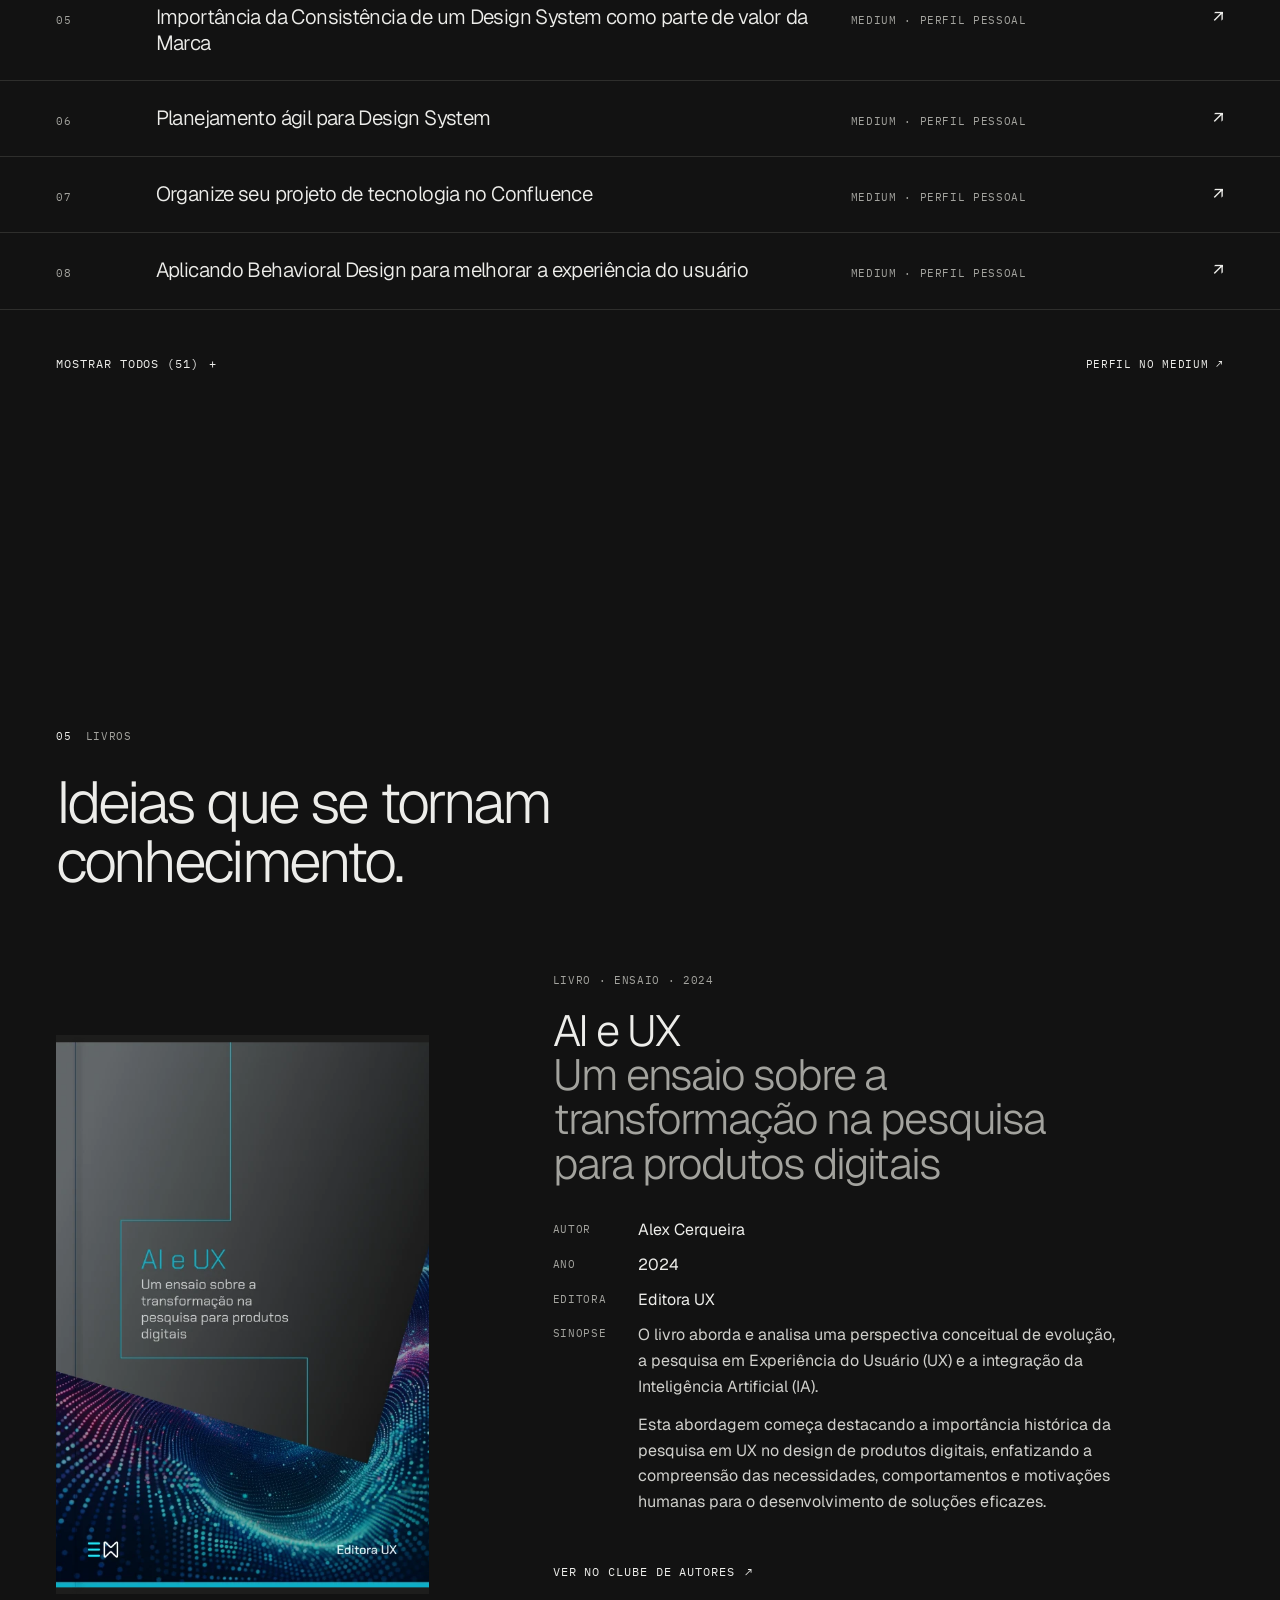
==== commit c533980e: "Home: nova imagem do card do NodIA (diagrama do NodIA ligado por MCP) Imagem usada como veio (2000 ×" ====
--- a/site/index.html
+++ b/site/index.html
@@ -126,7 +126,7 @@
       <a class="project rv" href="design-system.html" data-ref="pan" data-focus="focus2" data-enter="cursorOn" data-leave="cursorOff" aria-label="Estudo de caso 03 — NodIA: 40 componentes, em light e dark, do Figma ao código com Claude Code">
         <figure class="p-fig wipe">
           <div class="p-in" data-ref="par">
-            <img class="p-img" src="assets/nodia-home-v2.webp" alt="Diagrama do NodIA, Design System AI: o símbolo do NodIA ao centro, ligado por MCP a Claude Code (automação e assistência), Designer (criação e manutenção), Desenvolvedor (implementação e código), Figma (componentes e variáveis) e GitHub (código e versionamento), sobre fundo cinza-escuro." decoding="async">
+            <img class="p-img" src="assets/nodia-home-v3.webp" alt="Diagrama do NodIA, Design System AI: o símbolo do NodIA ao centro, ligado por MCP a Claude Code (automação e assistência), Designer (criação e manutenção), Desenvolvedor (implementação e código), Figma (componentes e variáveis) e GitHub (código e versionamento), sobre fundo cinza-escuro." decoding="async">
           </div>
           <span class="p-dot" aria-hidden="true"></span>
         </figure>
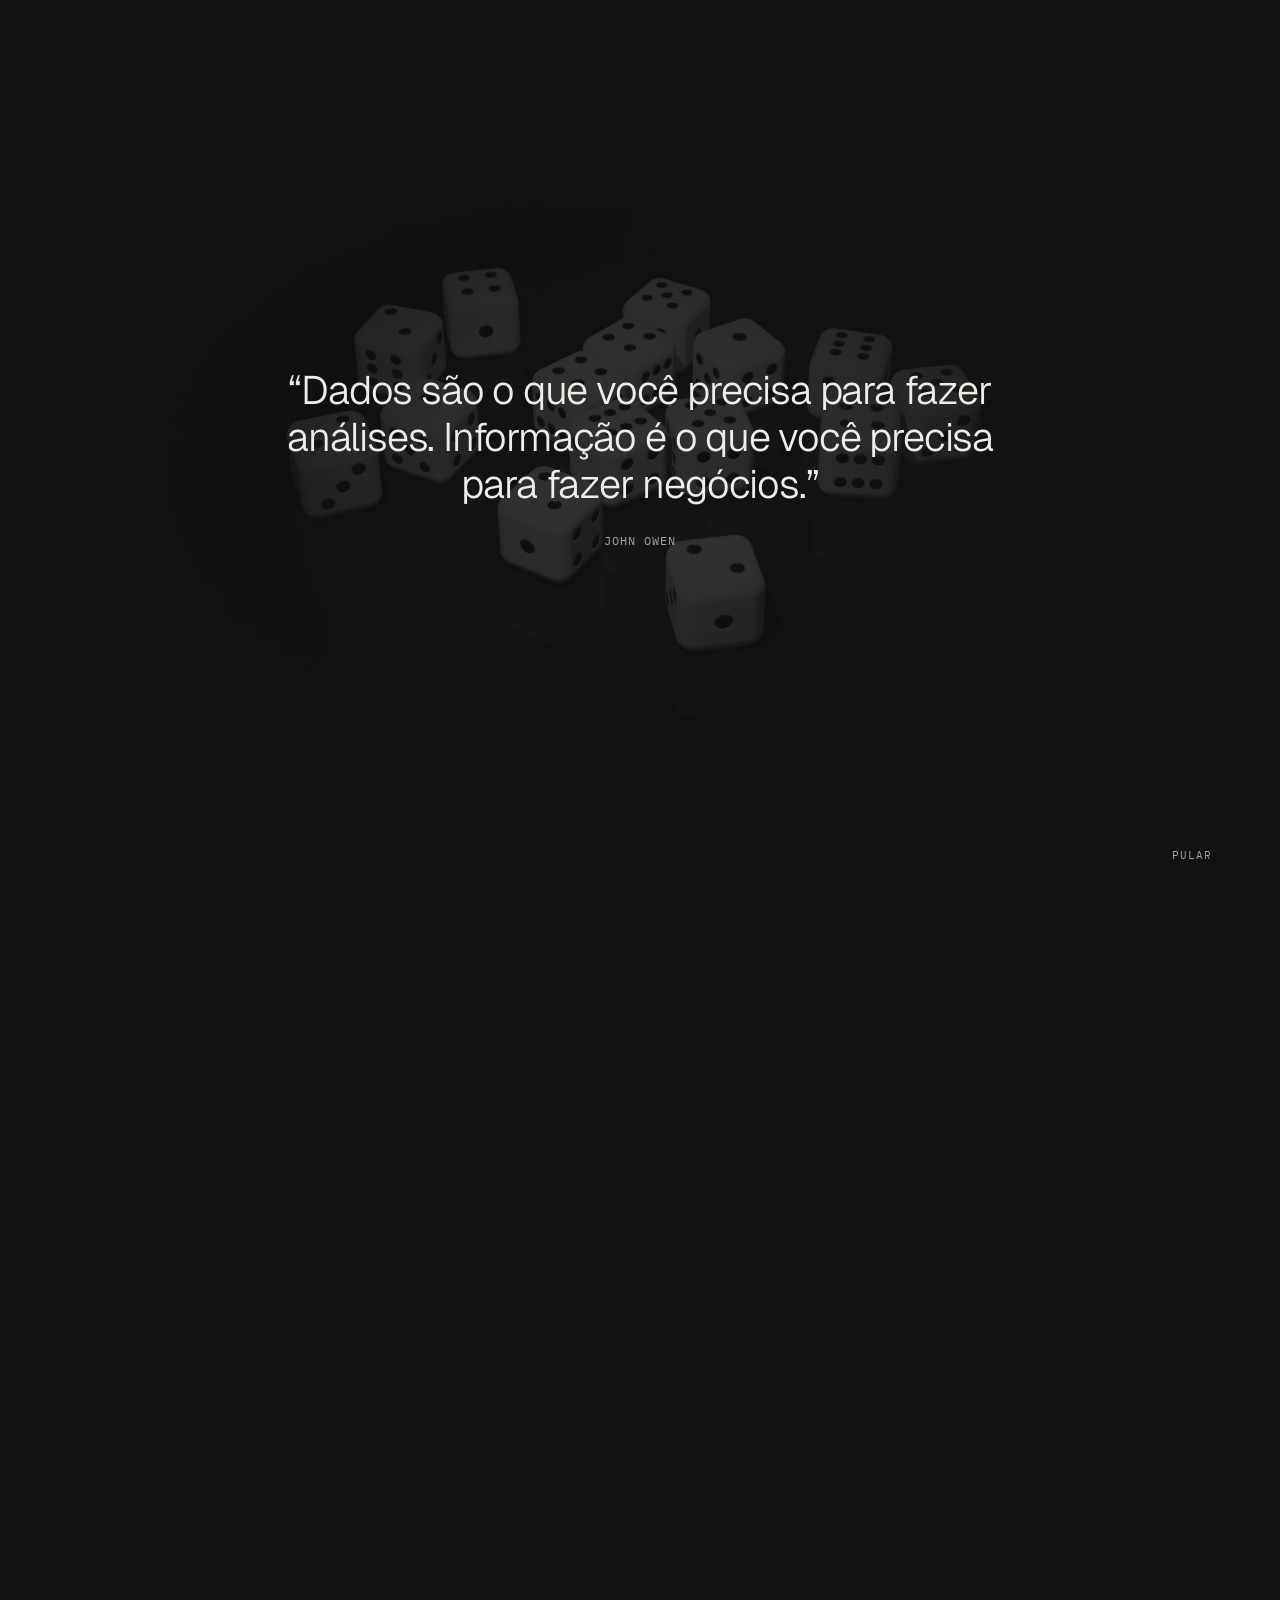
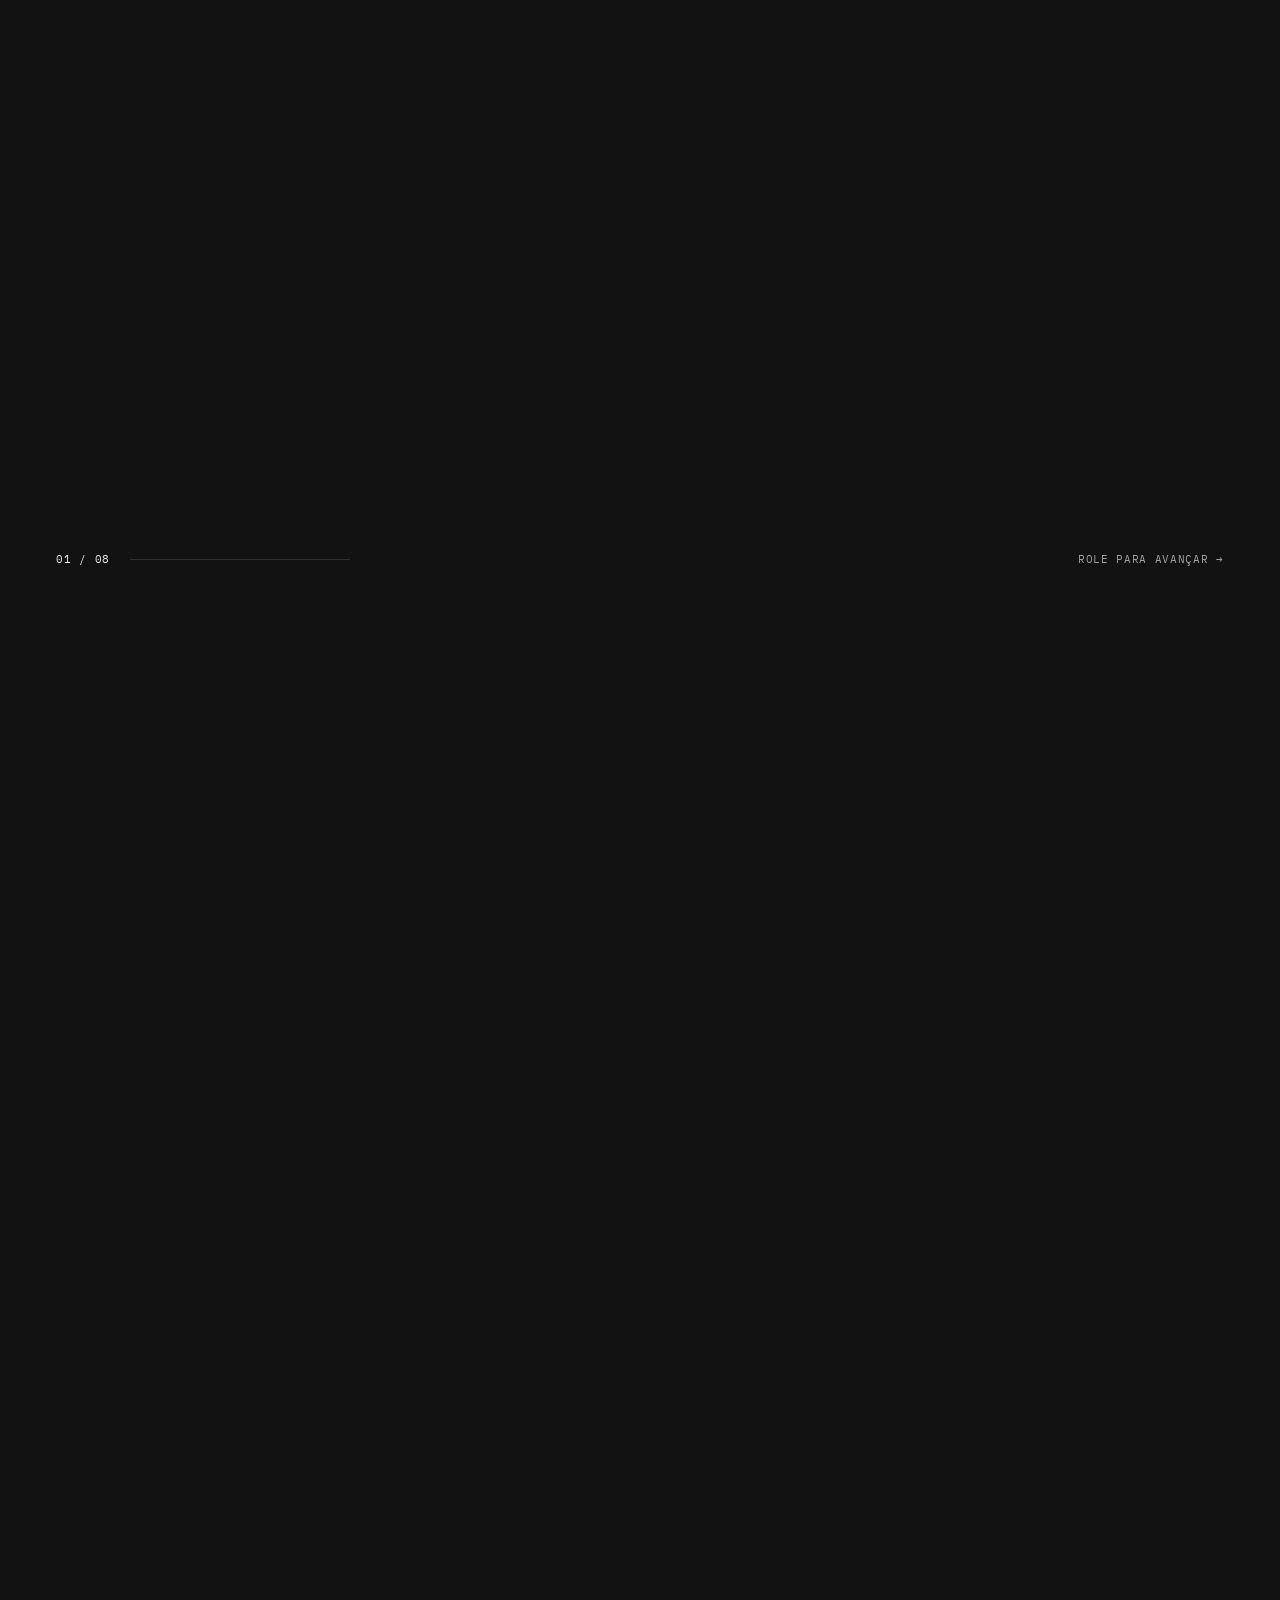
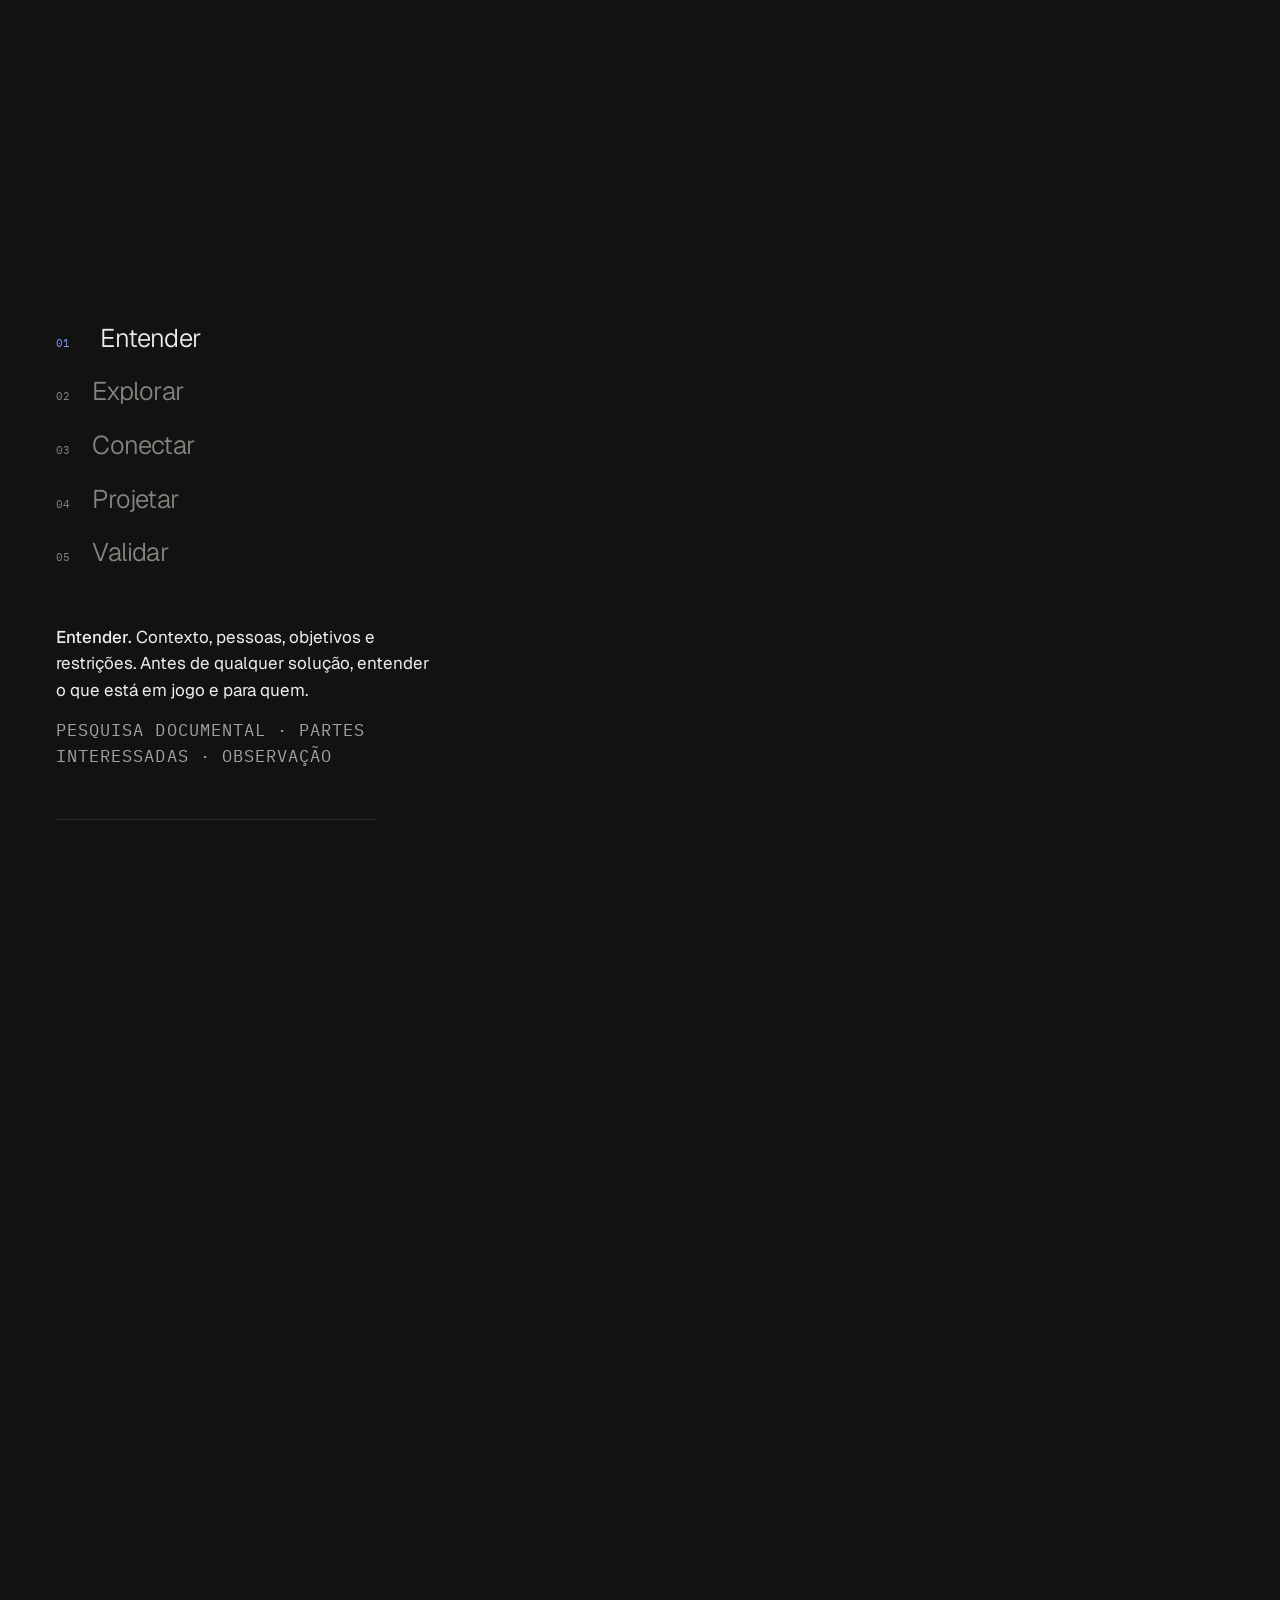
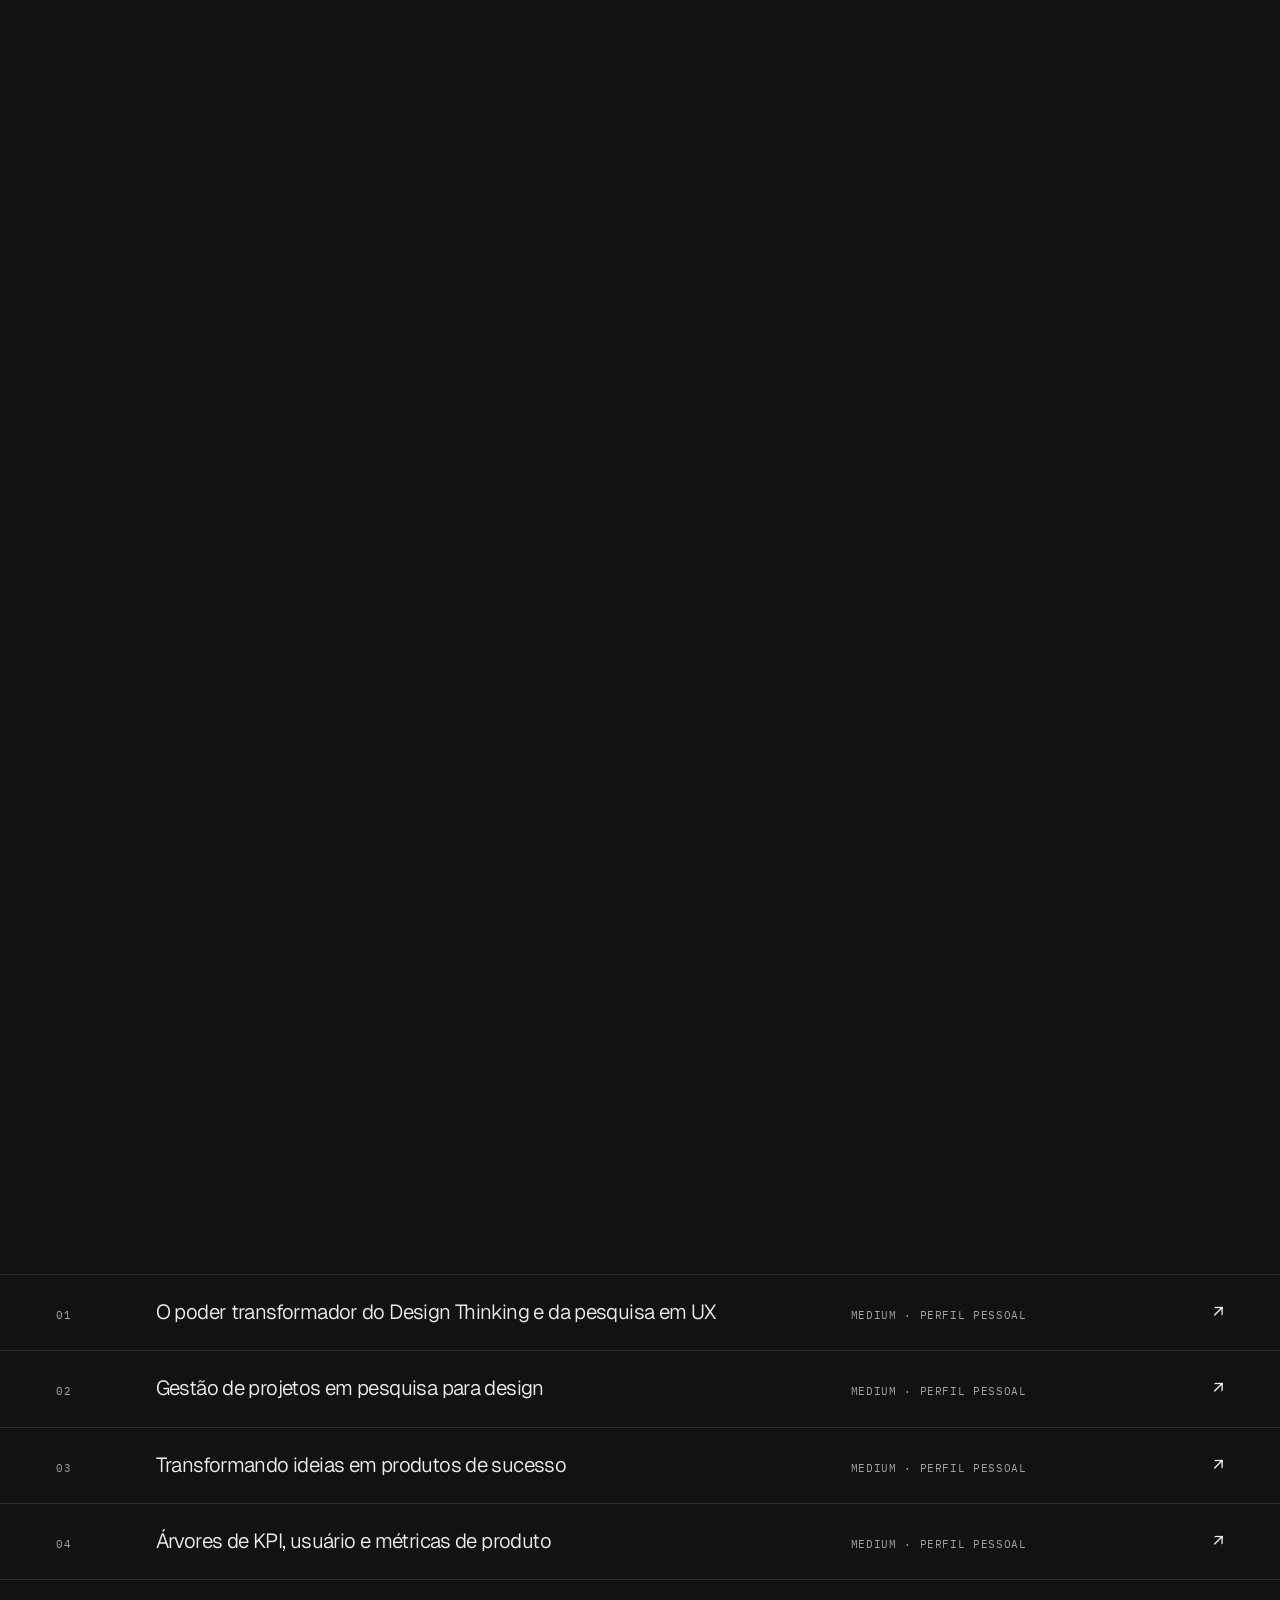
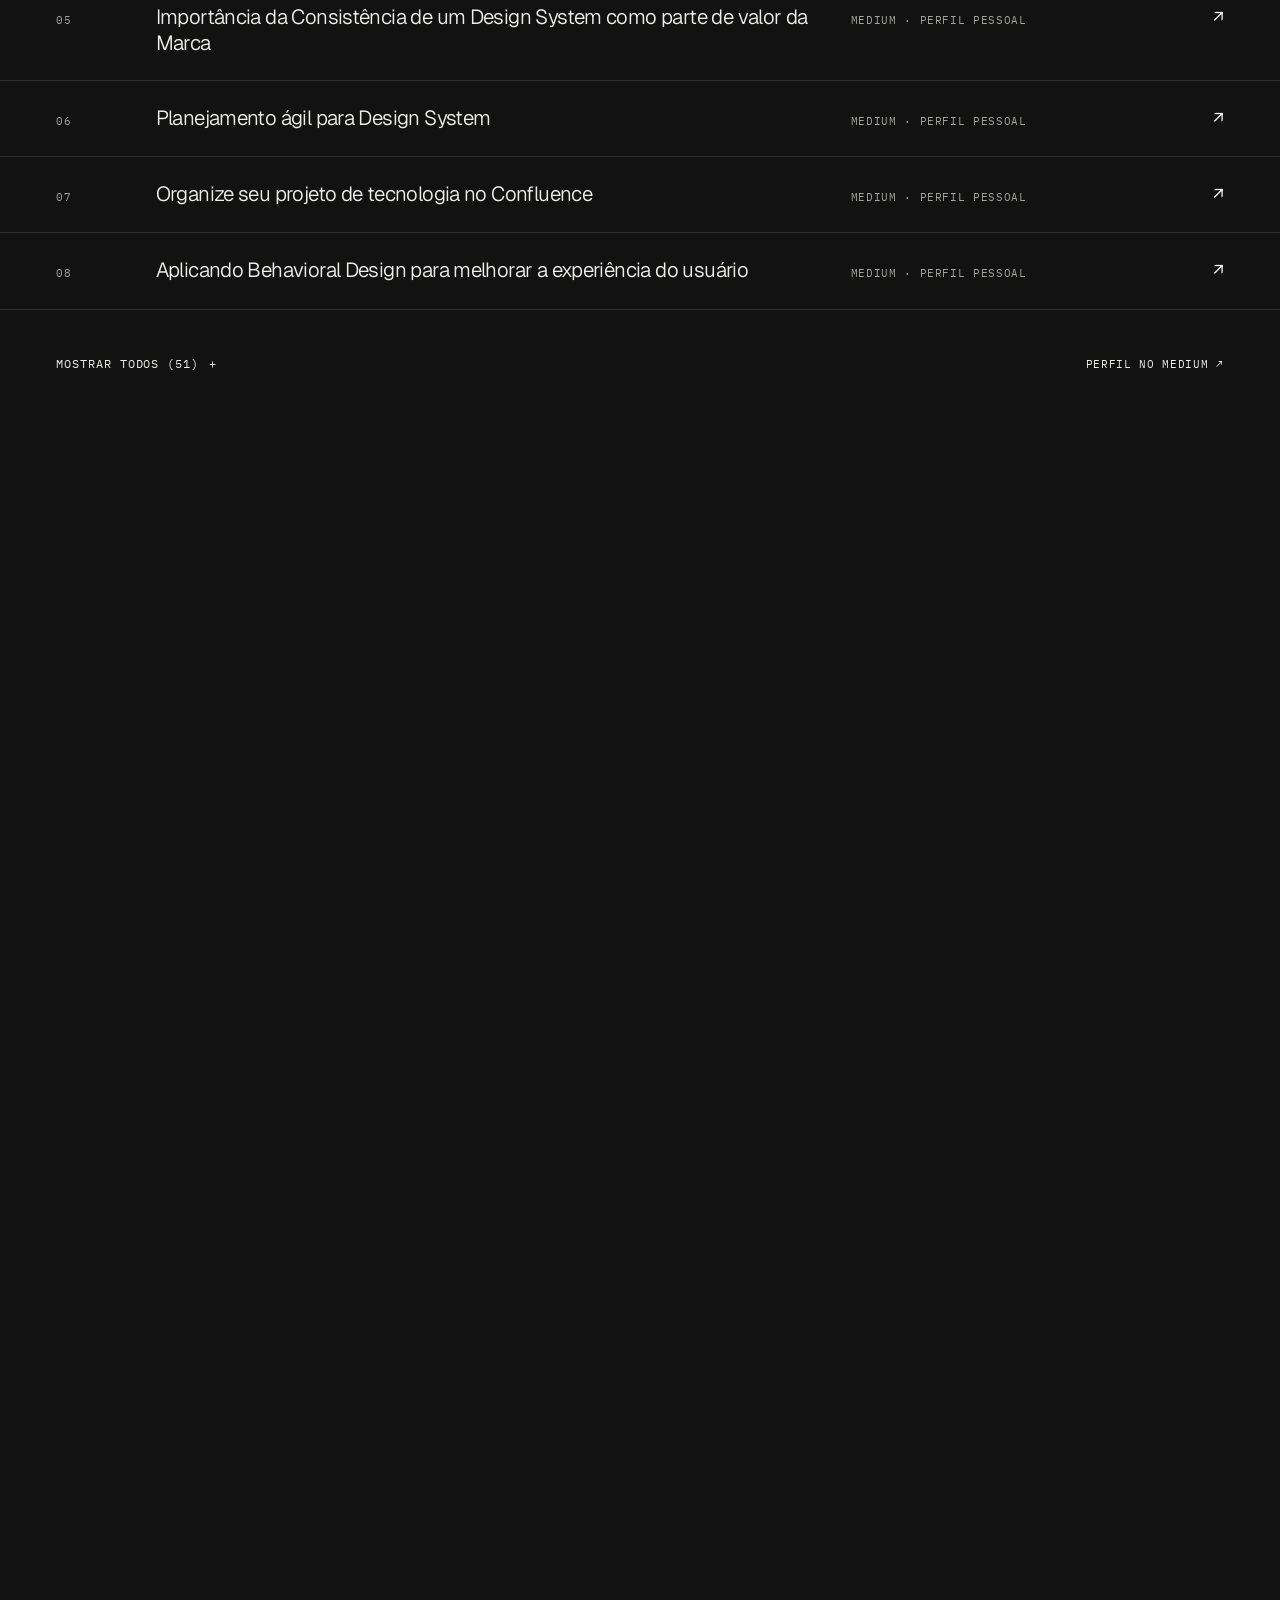
==== commit e348a25e: "Home: abertura com 15 dados 3D caindo e a frase de John Owen Na primeira visita de cada aba, um víde" ====
--- a/site/index.html
+++ b/site/index.html
@@ -19,16 +19,25 @@
 <meta property="og:image:alt" content="Retrato de Alex Cerqueira em preto e branco, com linhas de uma rede geométrica ao fundo">
 <meta name="twitter:card" content="summary_large_image">
 <script type="application/ld+json">{"@context": "https://schema.org", "@type": "Person", "name": "Alex Cerqueira", "jobTitle": "Design de Serviços e Pesquisa em UX", "description": "Portfólio de Alex Cerqueira — Design de Serviços, Pesquisa em UX, Estratégia de Produto, Pensamento Sistêmico e IA.", "knowsAbout": ["Design de Serviços", "Pesquisa em UX", "Estratégia de Produto", "Pensamento Sistêmico", "Inteligência Artificial"], "address": {"@type": "PostalAddress", "addressLocality": "São Paulo", "addressCountry": "BR"}, "email": "mailto:alex@alexcerqueira.eu", "sameAs": ["https://br.linkedin.com/in/alexcerqueirabr", "https://medium.com/@alexcerqueirabr", "https://github.com/alex-cerqueira/"]}</script>
+<script>try{if(sessionStorage.getItem("ac-intro")!=="1"&&!matchMedia("(prefers-reduced-motion: reduce)").matches)document.documentElement.classList.add("intro-on")}catch(e){}</script>
 <link rel="preconnect" href="https://fonts.googleapis.com">
 <link rel="preconnect" href="https://fonts.gstatic.com" crossorigin>
 <link rel="stylesheet" href="css/nodia.79d37c0baa.css">
 <link rel="stylesheet" href="https://fonts.googleapis.com/css2?family=Geist:wght@300..600&amp;family=IBM+Plex+Mono:wght@400;500&amp;display=swap">
-<link rel="stylesheet" href="css/styles.087806ef02.css">
+<link rel="stylesheet" href="css/styles.4dd52cfebf.css">
 <script>(function(){var d=document.documentElement;try{d.setAttribute("data-theme",localStorage.getItem("ac-theme2")==="light"?"light":"dark")}catch(e){}if(!window.matchMedia("(prefers-reduced-motion: reduce)").matches)d.classList.add("js")})()</script>
-<script src="js/main.e370596efc.js" defer></script>
+<script src="js/main.aba61ce05d.js" defer></script>
 </head>
 <body>
 <div class="site" data-ref="refRoot">
+<div class="intro" data-ref="refIntro">
+  <video class="intro-v" muted playsinline preload="auto" data-land-mp4="assets/intro-dados-16x9.mp4" data-land-webm="assets/intro-dados-16x9.webm" data-port-mp4="assets/intro-dados-9x16.mp4" data-port-webm="assets/intro-dados-9x16.webm" aria-hidden="true"></video>
+  <figure class="intro-q">
+    <blockquote><p>“Dados são o que você precisa para fazer análises. Informação é o que você precisa para fazer negócios.”</p></blockquote>
+    <figcaption>John Owen</figcaption>
+  </figure>
+  <button class="intro-skip" type="button">Pular</button>
+</div>
 <canvas class="net" data-ref="refCv" role="img" aria-label="A Rede de Pesquisa: pontos de evidência que, ao longo da página, se conectam em rede, linha do tempo, planta de serviço, lentes de atuação e, no fim, em um sistema organizado."></canvas>
 <a class="skip" href="#main">Pular para o conteúdo</a>
 
--- a/site/css/styles.4dd52cfebf.css
+++ b/site/css/styles.4dd52cfebf.css
@@ -0,0 +1,336 @@
+:root{--hdr:rgba(248,248,246,.88);--logo:#4A4A48;--ease:cubic-bezier(.16,1,.3,1);--gx:clamp(20px,4.4vw,72px);--gut:24px}
+[hidden]{display:none !important}
+html{color-scheme:light}
+html[data-theme="dark"]{color-scheme:dark}
+html{scroll-behavior:smooth;-webkit-text-size-adjust:100%}
+body{margin:0;background:var(--bg);color:var(--ink);font-family:var(--font-sans);font-size:17px;line-height:1.55;-webkit-font-smoothing:antialiased;text-rendering:optimizeLegibility}
+a{color:var(--ink);text-decoration:none}a:hover{color:var(--ink)}
+*,*::before,*::after{box-sizing:border-box}
+::selection{background:var(--ink);color:var(--bg)}
+:focus-visible{outline:1.5px solid var(--accent);outline-offset:5px}
+h1,h2,h3,p,ul,ol,figure,dl,dd{margin:0}
+ul,ol{padding:0;list-style:none}
+button{font:inherit;color:inherit;background:none;border:0;padding:0;cursor:pointer;text-align:left}
+
+.site{position:relative;overflow-x:clip;background:var(--bg);color:var(--ink);min-height:100vh;transition:background-color 500ms var(--ease),color 500ms var(--ease)}
+html[data-theme="dark"]{--hdr:rgba(18,18,18,.86);--logo:#2B2B29}
+html[data-theme="dark"] ::selection{background:var(--ink);color:var(--bg)}
+.theme-btn svg{display:block;width:28px;height:28px;fill:none;stroke:currentColor;stroke-width:1.5;stroke-linecap:round;stroke-linejoin:round}
+.theme-btn .bulb{transition:fill 400ms var(--ease)}
+html[data-theme="dark"] .theme-btn .bulb{fill:currentColor}
+.theme-btn .rays{transition:opacity 400ms var(--ease),transform 500ms var(--ease);transform-box:view-box;transform-origin:12px 9.2px}
+html[data-theme="light"] .theme-btn .rays{opacity:.9}
+html[data-theme="dark"] .theme-btn .rays{opacity:1;transform:scale(1.08)}
+/* opening: 15 dice fall and settle (pre-rendered video), then the quote, then the site */
+.intro{position:fixed;inset:0;z-index:200;display:none;align-items:center;justify-content:center;background:rgb(18,18,18);transition:opacity 900ms var(--ease)}
+html.intro-on .intro{display:flex}
+html.intro-on,html.intro-on body{overflow:hidden}
+.intro.out{opacity:0;pointer-events:none}
+.intro-v{position:absolute;inset:0;width:100%;height:100%;object-fit:contain;opacity:0;transition:opacity 600ms var(--ease)}
+.intro.play .intro-v{opacity:1}
+.intro.q .intro-v{opacity:.14;transition-duration:1100ms}
+.intro-q{position:relative;margin:0;padding:0 var(--gx);max-width:min(920px,100%);text-align:center;opacity:0;transform:translateY(14px);transition:opacity 1000ms var(--ease),transform 1000ms var(--ease)}
+.intro.q .intro-q{opacity:1;transform:none}
+.intro-q p{font-size:clamp(24px,3.1vw,46px);line-height:1.18;letter-spacing:-.03em;font-weight:330;color:rgb(237,237,234)}
+.intro-q figcaption{margin-top:var(--space-5);font-family:var(--font-mono);font-size:11.5px;letter-spacing:.08em;text-transform:uppercase;color:rgb(163,163,158)}
+.intro-skip{position:absolute;right:var(--gx);bottom:var(--space-5);min-height:40px;padding:var(--space-2) var(--space-3);font-family:var(--font-mono);font-size:11px;letter-spacing:.08em;text-transform:uppercase;color:rgb(163,163,158);transition:color var(--dur-1) var(--ease)}
+.intro-skip:hover,.intro-skip:focus-visible{color:rgb(237,237,234)}
+.net{position:fixed;inset:0;width:100%;height:100%;z-index:0;pointer-events:none;display:block}
+.layer{position:relative;z-index:1}
+.g{display:grid;grid-template-columns:repeat(12,minmax(0,1fr));column-gap:var(--gut);padding-inline:var(--gx)}
+.mono{font-family:var(--font-mono);font-size:11px;line-height:1.5;letter-spacing:.06em;text-transform:uppercase;font-weight:400}
+.mute{color:var(--mute)}
+.eyebrow{display:flex;gap:14px;align-items:baseline;font-family:var(--font-mono);font-size:11px;letter-spacing:.06em;text-transform:uppercase;color:var(--mute)}
+.eyebrow b{font-weight:400;color:var(--ink)}
+.ph{font-family:var(--font-mono);font-size:10px;letter-spacing:.06em;text-transform:uppercase;color:var(--faint)}
+.skip{position:absolute;left:var(--gx);top:-60px;z-index:100;background:var(--ink);color:var(--bg);padding:10px 14px}
+.skip:focus{top:12px;color:var(--bg)}
+
+/* micro-interactions */
+.ul{position:relative;display:inline-block}
+.ul::after{content:"";position:absolute;left:0;right:0;bottom:-2px;height:1px;background:currentColor;transform:scaleX(0);transform-origin:right;transition:transform 500ms var(--ease)}
+a:hover .ul::after,a:focus-visible .ul::after,button:hover .ul::after{transform:scaleX(1);transform-origin:left}
+.arr{display:inline-block;transition:transform 500ms var(--ease)}
+a:hover .arr.se,a:focus-visible .arr.se{transform:translate(5px,5px)}
+a:hover .arr.ne,a:focus-visible .arr.ne{transform:translate(5px,-5px)}
+a:hover .arr.n,a:focus-visible .arr.n{transform:translateY(-6px)}
+
+/* reveal language: line mask, rise, wipe */
+.ln{display:block;overflow:hidden;padding-bottom:.1em;margin-bottom:-.1em}
+.li{display:block;transition:transform 1000ms var(--ease);transition-delay:calc(var(--d,0) * 80ms)}
+.up{transition:opacity 900ms var(--ease),transform 900ms var(--ease);transition-delay:calc(var(--d,0) * 80ms)}
+.wipe{transition:clip-path 1200ms var(--ease-2);transition-delay:calc(var(--d,0) * 80ms)}
+.d1{--d:1}.d2{--d:2}.d3{--d:3}.d4{--d:4}.d5{--d:5}.d6{--d:6}.d7{--d:7}
+.js .rv:not(.is-in) .li{transform:translateY(110%)}
+.js .rv:not(.is-in) .up,.js .up.rv:not(.is-in){opacity:0;transform:translateY(14px)}
+.js .rv:not(.is-in) .wipe,.js .wipe.rv:not(.is-in){clip-path:inset(100% 0 0 0)}
+
+/* header */
+.hdr{position:fixed;top:0;left:0;right:0;z-index:60;transition:background-color 500ms var(--ease)}
+.hdr-in{display:flex;align-items:center;justify-content:space-between;gap:var(--space-5);padding:var(--space-5) var(--gx);transition:padding 500ms var(--ease)}
+.hdr.is-scrolled{background:var(--hdr)}
+.hdr.is-scrolled .hdr-in{padding-block:var(--space-4)}
+.hdr :focus-visible{outline-offset:2px}
+.logo{display:inline-flex;align-items:center;min-height:44px;color:var(--logo-ink);transition:color 500ms var(--ease)}
+.logo-mark{display:block;height:30px;width:auto;fill:currentColor;transition:height 500ms var(--ease)}
+.hdr.is-scrolled .logo-mark{height:22px}
+.hdr-end{display:flex;align-items:center;gap:var(--space-3)}
+/* menu: "menu" + hamburger glyph in one NodIA Menu Item; the glyph turns into a close icon; drawer of Menu Items from the right */
+.menu-tg{width:auto;gap:var(--space-3)}
+.burger{position:relative;display:block;flex:none;width:20px;height:14px}
+.burger .bl{position:absolute;left:0;width:20px;height:1.5px;border-radius:1px;background:currentColor;transition:transform var(--dur-2) var(--ease-2),opacity var(--dur-1) var(--ease)}
+.burger .b1{top:0}.burger .b2{top:6.25px}.burger .b3{top:12.5px}
+.menu-tg[aria-expanded="true"] .b1{transform:translateY(6.25px) rotate(45deg)}
+.menu-tg[aria-expanded="true"] .b2{opacity:0;transform:scaleX(.2)}
+.menu-tg[aria-expanded="true"] .b3{transform:translateY(-6.25px) rotate(-45deg)}
+.drawer{position:fixed;inset:0;z-index:58;visibility:visible;transition:visibility 0s linear 0s}
+.drawer[data-open="false"]{visibility:hidden;transition:visibility 0s linear var(--dur-2)}
+.drawer-scrim{position:absolute;inset:0;background:rgba(0,0,0,.5);transition:opacity var(--dur-2) var(--ease)}
+.drawer[data-open="false"] .drawer-scrim{opacity:0}
+.drawer-panel{position:absolute;top:0;right:0;bottom:0;width:min(360px,88vw);display:flex;flex-direction:column;justify-content:space-between;gap:var(--space-6);padding:calc(var(--hh,92px) + var(--space-5)) var(--gx) var(--space-6) var(--space-5);overflow-y:auto;background:var(--bg);box-shadow:inset 1px 0 0 var(--line),var(--shadow-overlay);transition:transform var(--dur-2) var(--ease)}
+.drawer[data-open="false"] .drawer-panel{transform:translateX(100%)}
+.drawer .nd-menu__li{transition:opacity var(--dur-2) var(--ease),transform var(--dur-2) var(--ease)}
+.drawer[data-open="false"] .nd-menu__li{opacity:0;transform:translateX(var(--space-5))}
+.drawer[data-open="true"] .nd-menu__li:nth-child(2){transition-delay:40ms}
+.drawer[data-open="true"] .nd-menu__li:nth-child(3){transition-delay:80ms}
+.drawer[data-open="true"] .nd-menu__li:nth-child(4){transition-delay:120ms}
+.drawer[data-open="true"] .nd-menu__li:nth-child(5){transition-delay:160ms}
+.drawer .nd-menu__item--active{color:var(--accent)}
+.drawer-foot{display:flex;justify-content:flex-end}
+.theme-btn{width:var(--space-7);height:var(--space-7)}
+
+/* hero */
+.hero{min-height:100svh;display:flex;flex-direction:column;justify-content:flex-end;padding-top:120px}
+.hero-g{row-gap:0}
+.hero .eyebrow{grid-column:1/7;margin-bottom:clamp(28px,5vh,56px)}
+.h-hero{grid-column:1/9;font-size:clamp(46px,5vw,104px);line-height:.96;letter-spacing:-.055em;font-weight:300}
+.kw{background-image:linear-gradient(currentColor,currentColor);background-size:0% .06em;background-repeat:no-repeat;background-position:0 94%;transition:color 700ms var(--ease),background-size 700ms var(--ease);cursor:default}
+.kw.on{color:var(--accent);background-size:100% .06em}
+.hero-sub{grid-column:1/6;padding-top:clamp(28px,4.5vh,48px)}
+.lead{font-size:clamp(18px,1.35vw,20px);line-height:1.5;letter-spacing:-.01em;color:var(--ink-2);max-width:31em}
+.ctas{display:flex;flex-wrap:wrap;gap:12px 36px;margin-top:36px}
+.cta{font-family:var(--font-mono);font-size:11.5px;letter-spacing:.08em;display:inline-flex;align-items:center;gap:10px;min-height:44px}
+.cta.pri{color:var(--accent)}.cta.pri:hover{color:var(--accent)}
+.hero-foot{padding-block:clamp(40px,7vh,72px) 28px;align-items:end}
+.hero-foot .f1{grid-column:1/6}
+
+/* sections */
+.sec{position:relative;scroll-margin-top:40px}
+.shead{padding-top:clamp(120px,20vh,220px);padding-bottom:clamp(56px,9vh,104px);row-gap:28px}
+.shead .eyebrow{grid-column:1/13}
+.h-sec{grid-column:1/9;font-size:clamp(36px,4.6vw,76px);line-height:1;letter-spacing:-.05em;font-weight:300}
+.s-sup{grid-column:1/6;color:var(--mute);font-size:clamp(17px,1.25vw,19px);max-width:28em}
+
+/* selected work */
+.hs-run{position:relative}
+.hs-stick{overflow-x:auto;padding-block:8px 24px}
+.js .hs-stick{position:sticky;top:0;height:100vh;height:100svh;overflow:hidden;display:flex;flex-direction:column;justify-content:center;padding-block:56px 0}
+.hs-track{display:flex;gap:clamp(24px,3.4vw,56px);padding-inline:var(--gx);will-change:transform;width:max-content}
+.project{flex:0 0 auto;width:min(60vw,1040px);display:block;position:relative;cursor:pointer;transition:opacity 700ms var(--ease)}
+.js .project{opacity:.38}
+.js .project.is-on{opacity:1}
+.p-fig{position:relative;overflow:hidden;background:var(--bg-subtle);aspect-ratio:16/9;max-height:56vh;width:100%}
+.p-in{position:absolute;inset:0 -6%;transition:transform 900ms var(--ease);will-change:transform}
+.hs-ui{display:flex;align-items:center;gap:20px;padding:clamp(28px,5vh,48px) var(--gx) 0}
+.hs-bar{flex:0 1 220px;height:1px;background:var(--line);position:relative}
+.hs-bar i{position:absolute;inset:0;background:var(--ink);transform-origin:left;transform:scaleX(0)}
+.hs-hint{margin-left:auto}
+.project:hover .p-in,.project:focus-visible .p-in{transform:scale(1.02)}
+.p-in svg{display:block;width:100%;height:100%}
+.p-in .p-img{display:block;width:100%;height:100%;object-fit:cover}
+.p-fig .ph{position:absolute;left:18px;bottom:16px}
+.p-dot{position:absolute;right:18px;top:18px;width:8px;height:8px;border-radius:50%;background:var(--accent);transform:scale(0);transition:transform 500ms var(--ease)}
+.project:hover .p-dot,.project:focus-visible .p-dot{transform:scale(1)}
+.p-meta{display:grid;grid-template-columns:48px 1fr auto;column-gap:16px;row-gap:8px;padding-top:22px;align-items:baseline}
+.p-num{font-family:var(--font-mono);font-size:11px;color:var(--mute)}
+.p-title{font-size:clamp(24px,2.3vw,38px);line-height:1.08;letter-spacing:-.035em;font-weight:340;transition:transform 600ms var(--ease)}
+.project:hover .p-title,.project:focus-visible .p-title{transform:translateX(8px)}
+.p-tag{font-family:var(--font-mono);font-size:11px;letter-spacing:.06em;text-transform:uppercase;color:var(--mute);white-space:nowrap}
+.p-desc{grid-column:2/4;color:var(--mute);font-size:16px;max-width:34em;transition:color 500ms}
+.project:hover .p-desc{color:var(--ink-2)}
+.p-ctx{grid-column:2/4;display:flex;gap:18px;flex-wrap:wrap;opacity:0;transform:translateY(-4px);transition:opacity 500ms var(--ease),transform 500ms var(--ease)}
+.project:hover .p-ctx,.project:focus-visible .p-ctx{opacity:1;transform:none}
+.vz .l{stroke:var(--ink);stroke-opacity:.22;stroke-width:1;fill:none}
+.vz .l2{stroke:var(--ink);stroke-opacity:.5;stroke-width:1;fill:none}
+.vz .f{fill:var(--ink);fill-opacity:.7}
+.vz .b{fill:var(--bg);stroke:var(--ink);stroke-opacity:.5;stroke-width:1}
+.vz .a{fill:var(--accent)}
+
+.cursor{position:fixed;left:0;top:0;z-index:80;pointer-events:none;width:0;height:0}
+.cursor span{position:absolute;left:-40px;top:-40px;width:80px;height:80px;border-radius:50%;background:var(--ink);color:var(--bg);display:flex;align-items:center;justify-content:center;font-family:var(--font-mono);font-size:9.5px;letter-spacing:.08em;transform:scale(0);transition:transform 450ms var(--ease)}
+.cursor.on span{transform:scale(1)}
+@media (hover:none),(pointer:coarse){.cursor{display:none}}
+@media (hover:hover) and (pointer:fine){.project{cursor:none}}
+
+/* approach — sticky scrollytelling, the diagram is drawn by the network */
+.appr-run{height:440vh;position:relative}
+.appr-stick{position:sticky;top:0;height:100vh;height:100svh;display:flex;align-items:center}
+.m-net{display:none}
+.m-net canvas{display:block;width:100%;height:100%}
+.appr-g{width:100%;align-items:center}
+.appr-l{grid-column:1/5;display:flex;flex-direction:column;gap:clamp(28px,5vh,48px)}
+.stg li+li{margin-top:2px}
+.stg button{display:grid;grid-template-columns:36px 1fr;align-items:baseline;width:100%;min-height:44px;padding:6px 0;color:var(--faint);transition:color 500ms var(--ease)}
+.stg button:hover{color:var(--ink)}
+.stg .n{font-family:var(--font-mono);font-size:11px}
+.stg .t{font-size:clamp(22px,2vw,30px);letter-spacing:-.03em;font-weight:330;transition:transform 600ms var(--ease)}
+.stg button[aria-current="step"]{color:var(--ink)}
+.stg button[aria-current="step"] .n{color:var(--accent)}
+.stg button[aria-current="step"] .t{transform:translateX(8px)}
+.sp{display:grid;min-height:150px}
+.sp>div{grid-area:1/1;opacity:0;transform:translateY(10px);transition:opacity 600ms var(--ease),transform 600ms var(--ease);pointer-events:none}
+.sp[data-stage="1"] .s1,.sp[data-stage="2"] .s2,.sp[data-stage="3"] .s3,.sp[data-stage="4"] .s4,.sp[data-stage="5"] .s5{opacity:1;transform:none;pointer-events:auto}
+.sp p{font-size:17px;line-height:1.55;max-width:26em}
+.sp .m{margin-top:14px;color:var(--mute)}
+.appr-bar{height:1px;background:var(--line);position:relative;max-width:320px}
+.appr-bar i{position:absolute;inset:0;background:var(--ink);transform-origin:left;transform:scaleX(0)}
+
+/* expertise */
+.exp-g{padding-bottom:clamp(120px,18vh,200px)}
+.exp{grid-column:1/7}
+.exp li{padding:clamp(18px,2.4vw,30px) 0;cursor:default;transition:opacity 500ms var(--ease)}
+.exp:hover li:not(:hover){opacity:.32}
+.exp .row{display:grid;grid-template-columns:48px 1fr;align-items:baseline}
+.exp .n{font-family:var(--font-mono);font-size:11px;color:var(--mute)}
+.exp h3{font-size:clamp(32px,4vw,64px);line-height:1;letter-spacing:-.05em;font-weight:300;transition:transform 700ms var(--ease)}
+.exp li:hover h3{transform:translateX(10px)}
+.exp p{grid-column:2;margin-top:12px;color:var(--mute);font-size:16px;max-width:30em}
+.exp .m{grid-column:2;margin-top:8px;color:var(--faint)}
+
+/* writing */
+.wl{border-top:1px solid var(--line)}
+.w-row{display:grid;grid-template-columns:repeat(12,minmax(0,1fr));column-gap:var(--gut);padding:30px var(--gx);border-bottom:1px solid var(--line);align-items:baseline;transition:opacity 500ms var(--ease)}
+.wl:hover .w-row:not(:hover),.wl:focus-within .w-row:not(:focus-visible){opacity:.4}
+.w-row{padding-block:24px}
+.w-row .n{grid-column:1/2;color:var(--mute)}
+.w-row .t{grid-column:2/9;font-size:clamp(19px,1.6vw,26px);letter-spacing:-.03em;line-height:1.25;font-weight:340;transition:transform 600ms var(--ease)}
+.w-row:hover .t{transform:translateX(8px)}
+.w-row .p{grid-column:9/12;color:var(--mute)}
+.w-row .a{grid-column:12/13;justify-self:end}
+.w-bar{padding-bottom:28px;row-gap:16px;align-items:end}
+.w-filters{grid-column:1/10;display:flex;flex-wrap:wrap;gap:4px 26px}
+.w-f{font-family:var(--font-mono);font-size:11px;letter-spacing:.06em;text-transform:uppercase;color:var(--faint);min-height:44px;position:relative;transition:color 300ms}
+.w-f:hover{color:var(--ink)}
+.w-f[aria-pressed="true"]{color:var(--ink)}
+.w-f[aria-pressed="true"]::after{content:"";position:absolute;left:0;right:0;bottom:8px;height:1px;background:var(--ink)}
+.w-count{grid-column:10/13;justify-self:end;padding-bottom:12px}
+.w-foot{padding-top:32px;padding-bottom:clamp(120px,18vh,200px);row-gap:16px;align-items:baseline}
+.w-foot .a{grid-column:1/8;justify-self:start}
+.w-foot .b{grid-column:9/13;justify-self:end}
+
+/* books */
+.book{padding-bottom:clamp(120px,18vh,200px);row-gap:48px;align-items:end}
+.cover{grid-column:1/5;aspect-ratio:2/3;position:relative;background:var(--bg-subtle)}
+.cover-img{position:absolute;inset:0;width:100%;height:100%;object-fit:cover;display:block;transition:transform 900ms var(--ease)}
+.cover:hover .cover-img{transform:scale(1.02)}
+.cover{overflow:hidden}
+.syn{grid-column:2;color:var(--ink-2);line-height:1.6}
+.syn p+p{margin-top:.8em}
+.book-info{grid-column:6/12}
+.book-title{font-size:clamp(32px,3.4vw,58px);line-height:1.02;letter-spacing:-.045em;font-weight:300;margin:20px 0 32px}
+.book-title span{display:block;color:var(--mute)}
+.kv{display:grid;grid-template-columns:auto 1fr;column-gap:32px;row-gap:10px;margin-bottom:36px;font-size:16px}
+.kv dt{font-family:var(--font-mono);font-size:11px;letter-spacing:.06em;text-transform:uppercase;color:var(--mute);padding-top:3px}
+
+/* about */
+.about{padding-bottom:clamp(120px,18vh,200px);row-gap:48px;align-items:start}
+.portrait{grid-column:1/6;aspect-ratio:4/5;position:relative;background:var(--bg-subtle)}
+.portrait{overflow:hidden}
+.portrait-img{position:absolute;inset:0;width:100%;height:100%;object-fit:cover;object-position:50% 30%;display:block;transition:transform 1200ms var(--ease)}
+.portrait:hover .portrait-img{transform:scale(1.02)}
+.about-t{grid-column:7/13;padding-top:8px}
+.about-t p{font-size:clamp(17px,1.25vw,19px);line-height:1.65;margin-bottom:1.1em;max-width:31em;color:var(--ink-2)}
+.about-t p.first{font-size:clamp(22px,1.9vw,30px);line-height:1.35;letter-spacing:-.025em;color:var(--ink);font-weight:340}
+.about-t .kv{margin-top:40px}
+
+/* contact */
+.contact{min-height:100svh;display:flex;flex-direction:column;justify-content:space-between;padding-top:clamp(120px,18vh,200px)}
+.c-top{row-gap:28px}
+.c-top .eyebrow{grid-column:1/13}
+.h-xl{grid-column:1/9;font-size:clamp(52px,8.2vw,148px);line-height:.92;letter-spacing:-.06em;font-weight:300}
+.c-space{display:none}
+.c-bot{padding-block:56px clamp(48px,8vh,88px);row-gap:36px;align-items:end}
+.c-bot .lead{grid-column:1/5;color:var(--mute)}
+.c-links{grid-column:1/6;margin-top:clamp(24px,4vh,40px);border-top:1px solid var(--line);border-bottom:1px solid var(--line)}
+.c-links li+li{border-top:1px solid var(--line)}
+.c-links a,.c-links .row{display:grid;grid-template-columns:96px 1fr auto;gap:16px;align-items:baseline;padding:16px 0;min-height:44px}
+.c-links .big{font-size:clamp(20px,1.8vw,28px);letter-spacing:-.03em;font-weight:340}
+
+.ftr{padding-block:28px 32px;row-gap:12px;align-items:baseline;border-top:1px solid var(--line)}
+.ftr .f1{grid-column:1/9;display:flex;gap:var(--space-4);flex-wrap:wrap}.ftr .f5{grid-column:9/13;justify-self:end}
+
+/* tablet — 8 columns */
+@media (max-width:1080px){
+  :root{--gut:20px}
+  .g,.w-row{grid-template-columns:repeat(8,minmax(0,1fr))}
+  .hero .eyebrow{grid-column:1/9}.h-hero{grid-column:1/9}.hero-sub{grid-column:1/6}
+  .hero-foot .f1{grid-column:1/5}
+  .h-sec{grid-column:1/9}.s-sup{grid-column:1/7}
+  .project{width:72vw}
+  .appr-l{grid-column:1/4}
+  .exp{grid-column:1/6}
+  .w-row .n{grid-column:1/2}.w-row .t{grid-column:2/8}.w-row .p{display:none}.w-row .a{grid-column:8/9}
+  .w-filters{grid-column:1/9}.w-count{grid-column:1/9;justify-self:start}
+  .w-foot .a{grid-column:1/6}.w-foot .b{grid-column:6/9}
+  .cover{grid-column:1/4}.book-info{grid-column:4/9}
+  .portrait{grid-column:1/4}.about-t{grid-column:4/9}
+  .h-xl{grid-column:1/8}.c-bot .lead{grid-column:1/9}.c-links{grid-column:1/6}
+  .ftr .f1{grid-column:1/6}.ftr .f5{grid-column:6/9}
+}
+/* mobile — 4 columns; the network sits above the text in every section */
+@media (max-width:680px){
+  :root{--gut:16px}
+  body{font-size:16px}
+  .g,.w-row{grid-template-columns:repeat(4,minmax(0,1fr))}
+  .g>*{grid-column:1/-1 !important}
+  .hdr-in{padding-block:var(--space-4)}
+  .logo-mark{height:24px}
+  .net{display:none}
+  .m-net{display:block;position:relative}
+  .hero{padding-top:72px}
+  .hero .ctas,.hero-foot{display:none}
+  .m-hero{height:44svh;min-height:260px;margin:0 var(--gx) auto}
+  .h-hero{font-size:clamp(40px,11.5vw,56px)}
+  .shead{padding-top:120px;padding-bottom:48px}
+  .project{width:82vw}
+  .js .hs-stick{height:auto;justify-content:flex-start;padding-block:72px 32px}
+  .p-fig{aspect-ratio:4/3}
+  .hs-hint{display:none}
+  .p-meta{grid-template-columns:36px 1fr}
+  .p-tag{grid-column:2}
+  .p-desc,.p-ctx{grid-column:2}
+  .p-ctx{opacity:1;transform:none}
+  .appr-run{height:auto}
+  .appr-stick{position:static;height:auto;display:block;padding-bottom:0}
+  .m-appr{height:300px;margin:0 var(--gx) 28px}
+  .appr-l{gap:20px}
+  .stg{display:flex;gap:4px}
+  .stg li+li{margin-top:0}
+  .stg button{grid-template-columns:1fr;padding:6px 8px 6px 0}
+  .stg .t{display:none}
+  .stg .n{font-size:13px}
+  .sp{min-height:180px}
+  .exp-g{padding-top:0;padding-bottom:32px}
+  .w-foot{padding-bottom:32px}
+  .book{padding-bottom:32px}
+  .about{padding-bottom:32px}
+  .m-exp{height:300px;margin:0 var(--gx) 12px}
+  .exp li{transition:opacity 600ms var(--ease)}
+  .exp[data-lens="0"] li:not(:nth-child(1)),.exp[data-lens="1"] li:not(:nth-child(2)),.exp[data-lens="2"] li:not(:nth-child(3)),.exp[data-lens="3"] li:not(:nth-child(4)){opacity:.35}
+  .w-row{padding-block:22px;row-gap:8px}
+  .w-row .n{display:none}.w-row .t{grid-column:1/5 !important}.w-row .p{display:block;grid-column:1/4 !important;grid-row:2}.w-row .a{grid-column:4/5 !important;grid-row:2}
+  .w-filters{gap:0 18px}
+  .w-foot .b{justify-self:start !important}
+  .cover{max-width:260px}
+  .portrait{max-width:400px}
+  .contact{padding-top:120px}
+  .ftr .f5{justify-self:start !important}
+}
+/* phones held sideways count as mobile too */
+@media (pointer:coarse) and (max-height:520px){
+  .hero .ctas,.hero-foot{display:none}
+}
+@media (prefers-reduced-motion:reduce){
+  html{scroll-behavior:auto}
+  *,*::before,*::after{transition-duration:1ms !important;transition-delay:0ms !important;animation:none !important}
+}
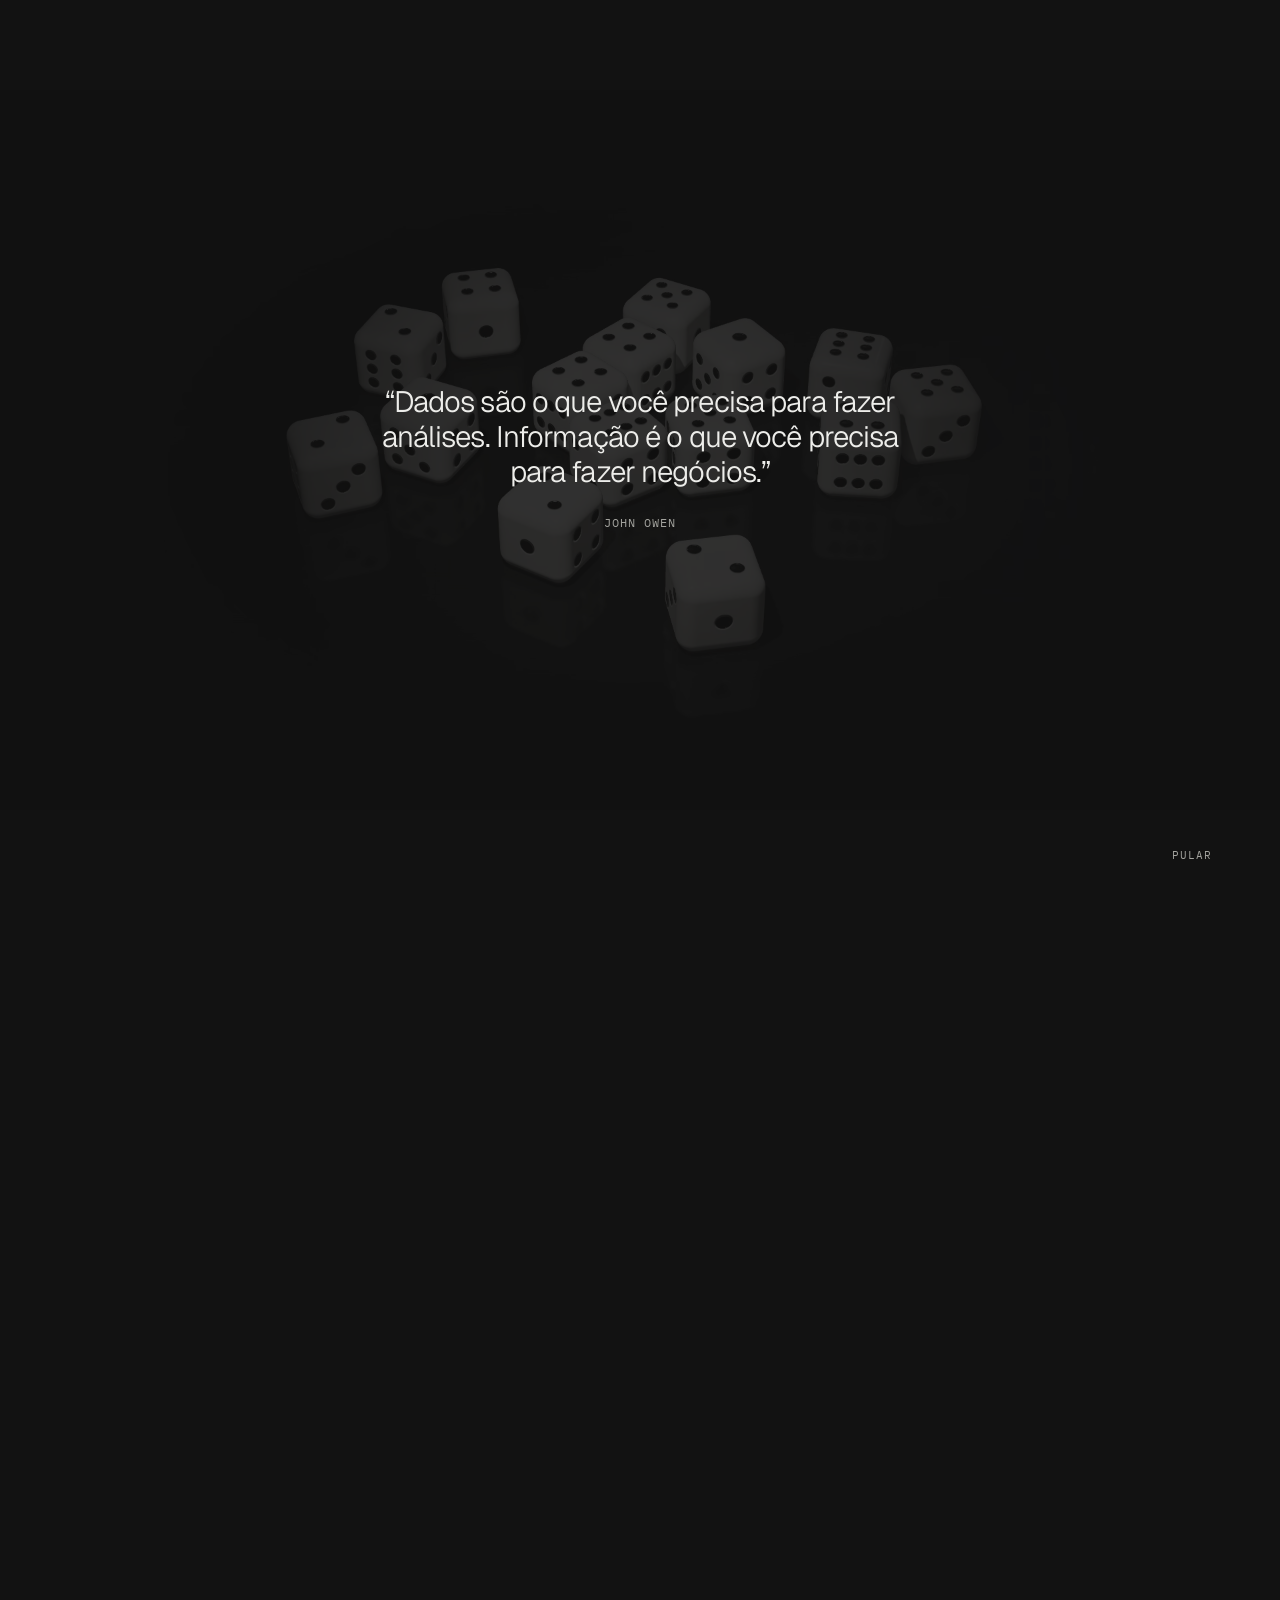
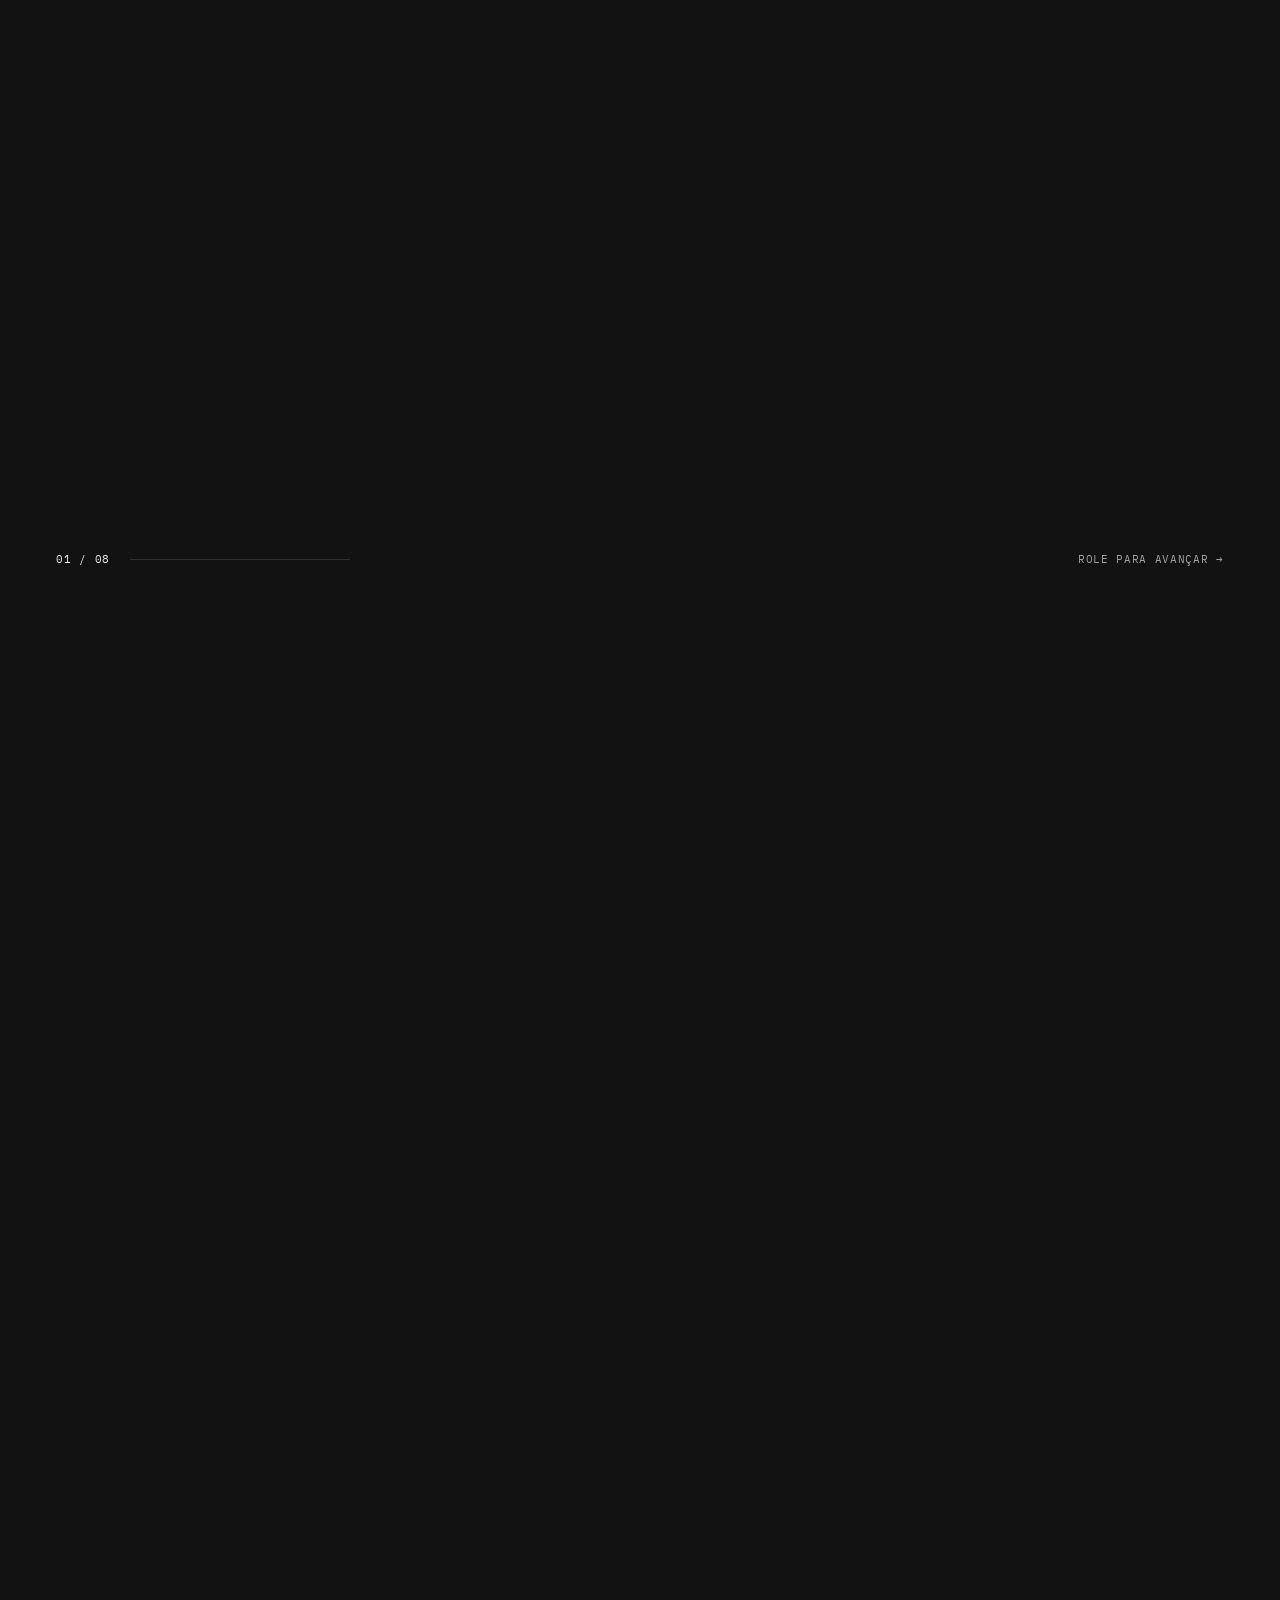
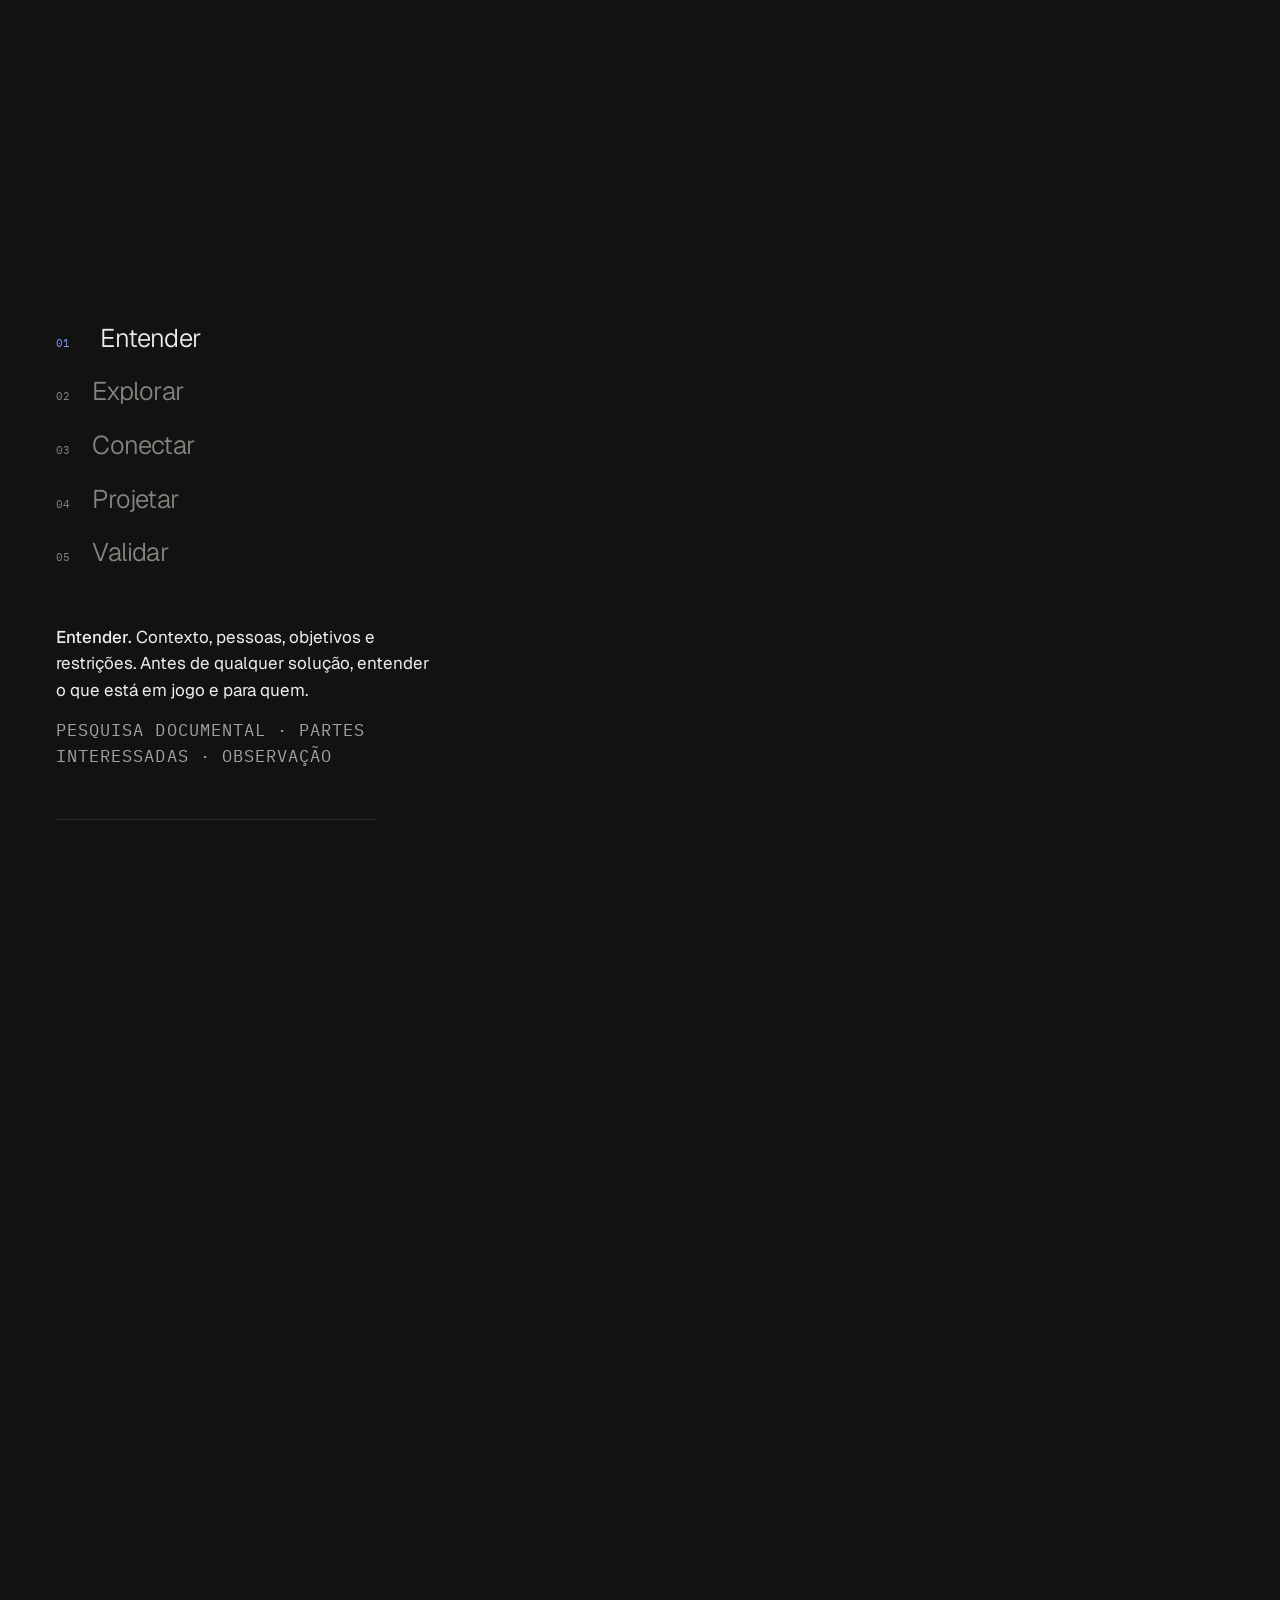
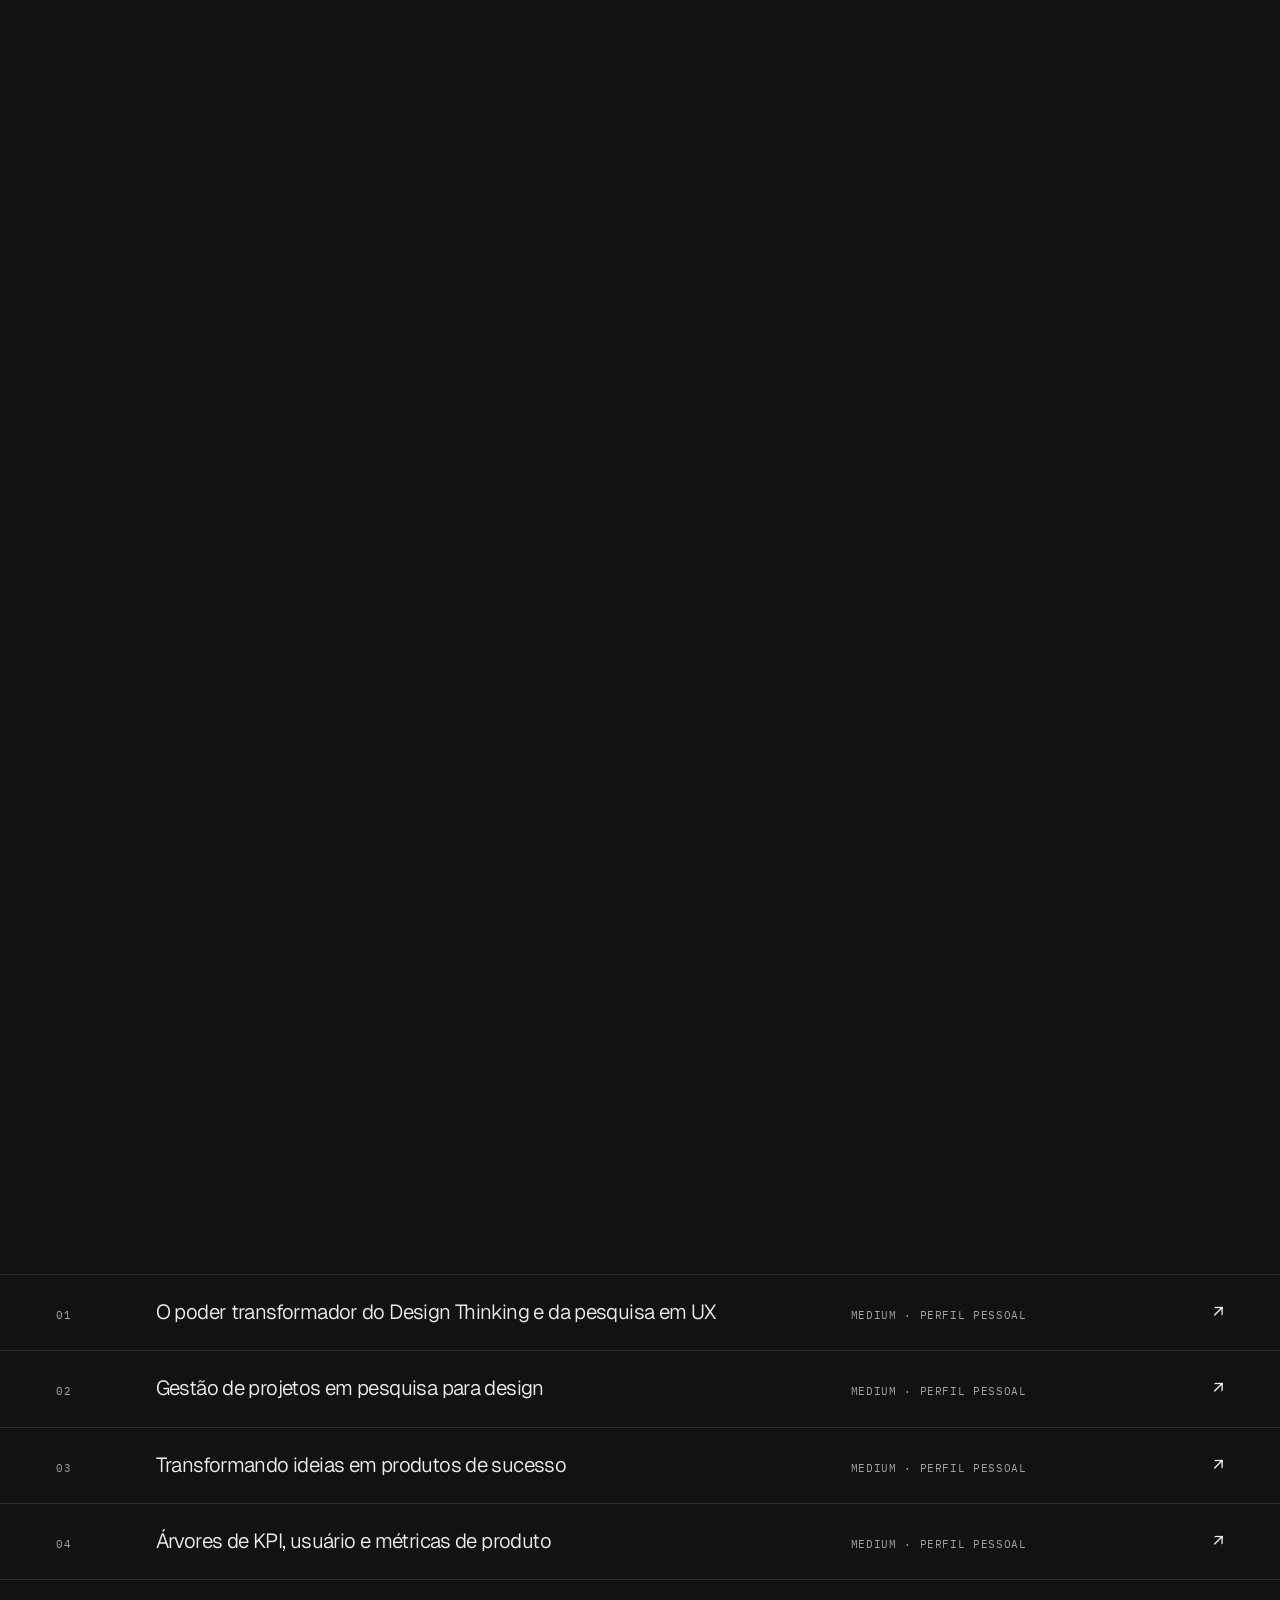
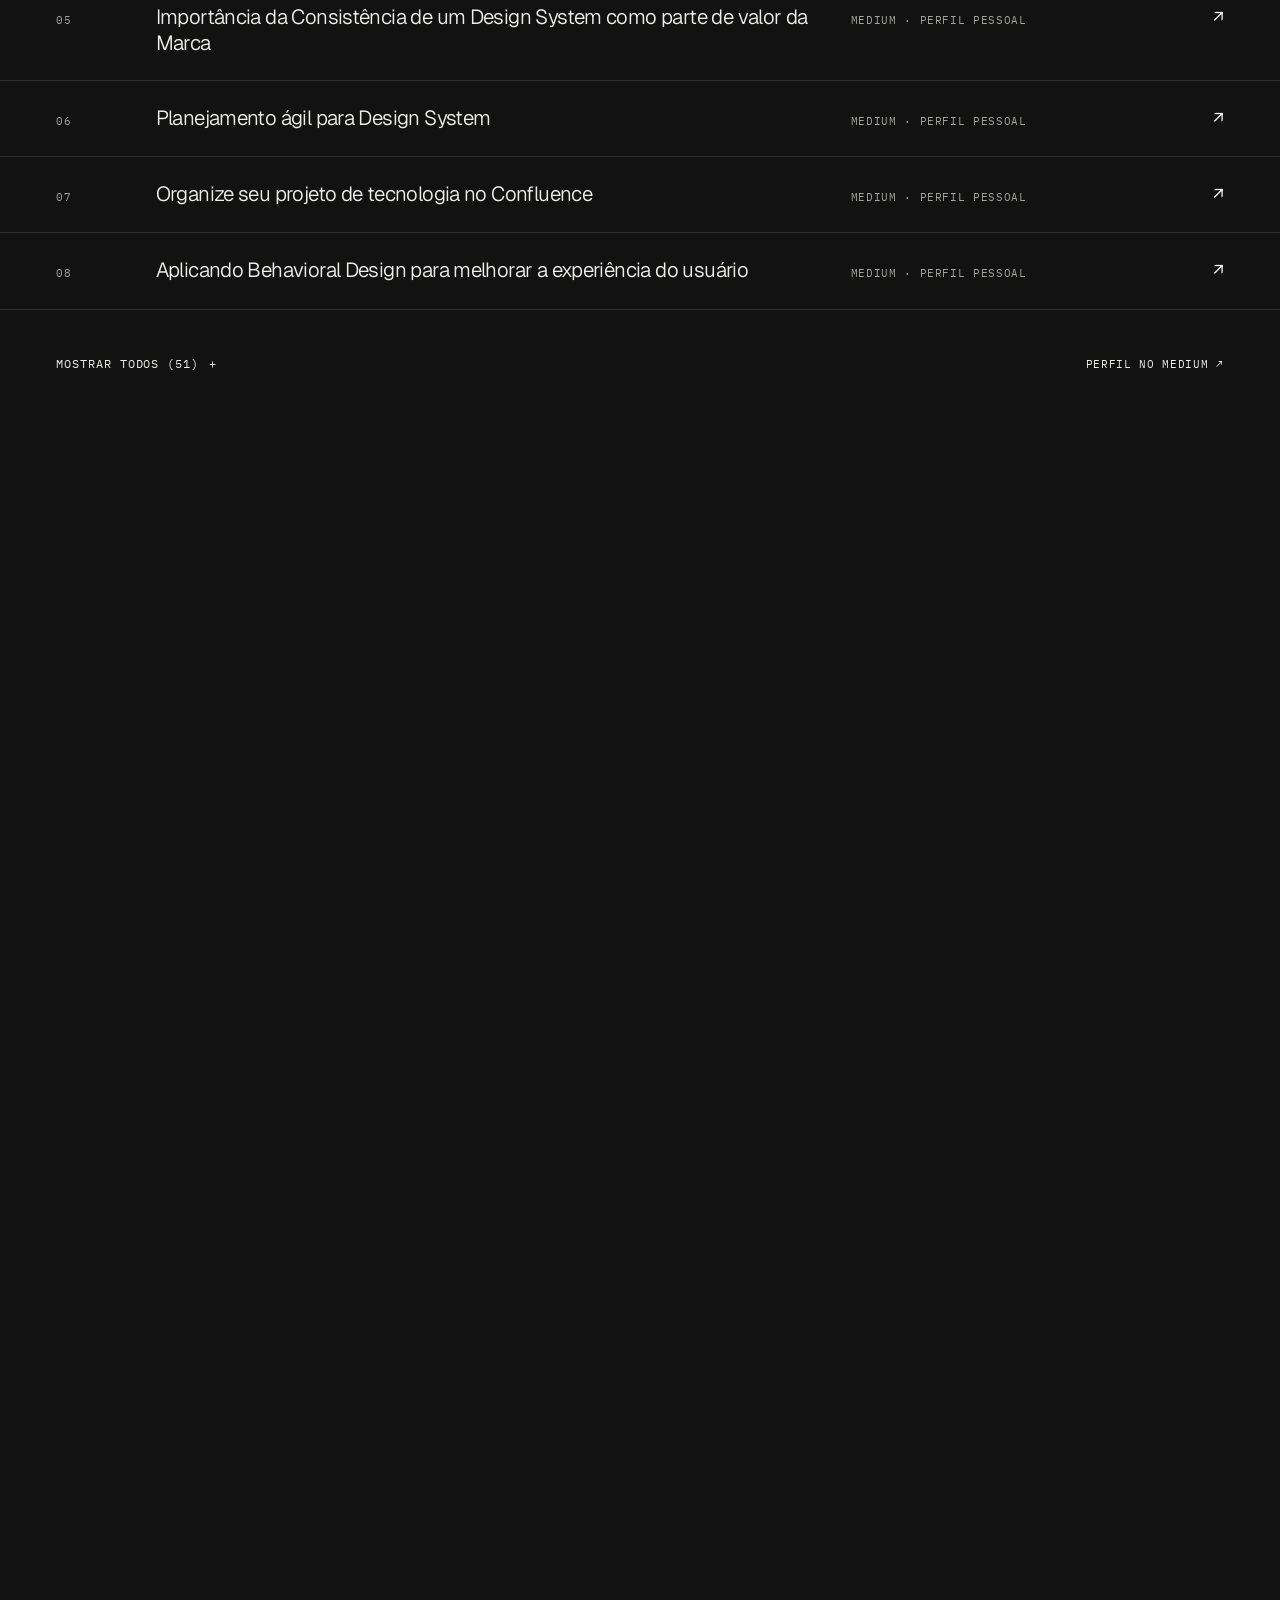
==== commit ed9983b6: "Abertura: frase de John Owen um nível menor Co-Authored-By: Claude Opus 5.5 <noreply@anthropic.com> " ====
--- a/site/index.html
+++ b/site/index.html
@@ -24,7 +24,7 @@
 <link rel="preconnect" href="https://fonts.gstatic.com" crossorigin>
 <link rel="stylesheet" href="css/nodia.79d37c0baa.css">
 <link rel="stylesheet" href="https://fonts.googleapis.com/css2?family=Geist:wght@300..600&amp;family=IBM+Plex+Mono:wght@400;500&amp;display=swap">
-<link rel="stylesheet" href="css/styles.4dd52cfebf.css">
+<link rel="stylesheet" href="css/styles.dff2ebb8b2.css">
 <script>(function(){var d=document.documentElement;try{d.setAttribute("data-theme",localStorage.getItem("ac-theme2")==="light"?"light":"dark")}catch(e){}if(!window.matchMedia("(prefers-reduced-motion: reduce)").matches)d.classList.add("js")})()</script>
 <script src="js/main.aba61ce05d.js" defer></script>
 </head>
--- a/site/css/styles.dff2ebb8b2.css
+++ b/site/css/styles.dff2ebb8b2.css
@@ -0,0 +1,336 @@
+:root{--hdr:rgba(248,248,246,.88);--logo:#4A4A48;--ease:cubic-bezier(.16,1,.3,1);--gx:clamp(20px,4.4vw,72px);--gut:24px}
+[hidden]{display:none !important}
+html{color-scheme:light}
+html[data-theme="dark"]{color-scheme:dark}
+html{scroll-behavior:smooth;-webkit-text-size-adjust:100%}
+body{margin:0;background:var(--bg);color:var(--ink);font-family:var(--font-sans);font-size:17px;line-height:1.55;-webkit-font-smoothing:antialiased;text-rendering:optimizeLegibility}
+a{color:var(--ink);text-decoration:none}a:hover{color:var(--ink)}
+*,*::before,*::after{box-sizing:border-box}
+::selection{background:var(--ink);color:var(--bg)}
+:focus-visible{outline:1.5px solid var(--accent);outline-offset:5px}
+h1,h2,h3,p,ul,ol,figure,dl,dd{margin:0}
+ul,ol{padding:0;list-style:none}
+button{font:inherit;color:inherit;background:none;border:0;padding:0;cursor:pointer;text-align:left}
+
+.site{position:relative;overflow-x:clip;background:var(--bg);color:var(--ink);min-height:100vh;transition:background-color 500ms var(--ease),color 500ms var(--ease)}
+html[data-theme="dark"]{--hdr:rgba(18,18,18,.86);--logo:#2B2B29}
+html[data-theme="dark"] ::selection{background:var(--ink);color:var(--bg)}
+.theme-btn svg{display:block;width:28px;height:28px;fill:none;stroke:currentColor;stroke-width:1.5;stroke-linecap:round;stroke-linejoin:round}
+.theme-btn .bulb{transition:fill 400ms var(--ease)}
+html[data-theme="dark"] .theme-btn .bulb{fill:currentColor}
+.theme-btn .rays{transition:opacity 400ms var(--ease),transform 500ms var(--ease);transform-box:view-box;transform-origin:12px 9.2px}
+html[data-theme="light"] .theme-btn .rays{opacity:.9}
+html[data-theme="dark"] .theme-btn .rays{opacity:1;transform:scale(1.08)}
+/* opening: 15 dice fall and settle (pre-rendered video), then the quote, then the site */
+.intro{position:fixed;inset:0;z-index:200;display:none;align-items:center;justify-content:center;background:rgb(18,18,18);transition:opacity 900ms var(--ease)}
+html.intro-on .intro{display:flex}
+html.intro-on,html.intro-on body{overflow:hidden}
+.intro.out{opacity:0;pointer-events:none}
+.intro-v{position:absolute;inset:0;width:100%;height:100%;object-fit:contain;opacity:0;transition:opacity 600ms var(--ease)}
+.intro.play .intro-v{opacity:1}
+.intro.q .intro-v{opacity:.14;transition-duration:1100ms}
+.intro-q{position:relative;margin:0;padding:0 var(--gx);max-width:min(760px,100%);text-align:center;opacity:0;transform:translateY(14px);transition:opacity 1000ms var(--ease),transform 1000ms var(--ease)}
+.intro.q .intro-q{opacity:1;transform:none}
+.intro-q p{font-size:clamp(22px,2.3vw,38px);line-height:1.18;letter-spacing:-.03em;font-weight:330;color:rgb(237,237,234)}
+.intro-q figcaption{margin-top:var(--space-5);font-family:var(--font-mono);font-size:11.5px;letter-spacing:.08em;text-transform:uppercase;color:rgb(163,163,158)}
+.intro-skip{position:absolute;right:var(--gx);bottom:var(--space-5);min-height:40px;padding:var(--space-2) var(--space-3);font-family:var(--font-mono);font-size:11px;letter-spacing:.08em;text-transform:uppercase;color:rgb(163,163,158);transition:color var(--dur-1) var(--ease)}
+.intro-skip:hover,.intro-skip:focus-visible{color:rgb(237,237,234)}
+.net{position:fixed;inset:0;width:100%;height:100%;z-index:0;pointer-events:none;display:block}
+.layer{position:relative;z-index:1}
+.g{display:grid;grid-template-columns:repeat(12,minmax(0,1fr));column-gap:var(--gut);padding-inline:var(--gx)}
+.mono{font-family:var(--font-mono);font-size:11px;line-height:1.5;letter-spacing:.06em;text-transform:uppercase;font-weight:400}
+.mute{color:var(--mute)}
+.eyebrow{display:flex;gap:14px;align-items:baseline;font-family:var(--font-mono);font-size:11px;letter-spacing:.06em;text-transform:uppercase;color:var(--mute)}
+.eyebrow b{font-weight:400;color:var(--ink)}
+.ph{font-family:var(--font-mono);font-size:10px;letter-spacing:.06em;text-transform:uppercase;color:var(--faint)}
+.skip{position:absolute;left:var(--gx);top:-60px;z-index:100;background:var(--ink);color:var(--bg);padding:10px 14px}
+.skip:focus{top:12px;color:var(--bg)}
+
+/* micro-interactions */
+.ul{position:relative;display:inline-block}
+.ul::after{content:"";position:absolute;left:0;right:0;bottom:-2px;height:1px;background:currentColor;transform:scaleX(0);transform-origin:right;transition:transform 500ms var(--ease)}
+a:hover .ul::after,a:focus-visible .ul::after,button:hover .ul::after{transform:scaleX(1);transform-origin:left}
+.arr{display:inline-block;transition:transform 500ms var(--ease)}
+a:hover .arr.se,a:focus-visible .arr.se{transform:translate(5px,5px)}
+a:hover .arr.ne,a:focus-visible .arr.ne{transform:translate(5px,-5px)}
+a:hover .arr.n,a:focus-visible .arr.n{transform:translateY(-6px)}
+
+/* reveal language: line mask, rise, wipe */
+.ln{display:block;overflow:hidden;padding-bottom:.1em;margin-bottom:-.1em}
+.li{display:block;transition:transform 1000ms var(--ease);transition-delay:calc(var(--d,0) * 80ms)}
+.up{transition:opacity 900ms var(--ease),transform 900ms var(--ease);transition-delay:calc(var(--d,0) * 80ms)}
+.wipe{transition:clip-path 1200ms var(--ease-2);transition-delay:calc(var(--d,0) * 80ms)}
+.d1{--d:1}.d2{--d:2}.d3{--d:3}.d4{--d:4}.d5{--d:5}.d6{--d:6}.d7{--d:7}
+.js .rv:not(.is-in) .li{transform:translateY(110%)}
+.js .rv:not(.is-in) .up,.js .up.rv:not(.is-in){opacity:0;transform:translateY(14px)}
+.js .rv:not(.is-in) .wipe,.js .wipe.rv:not(.is-in){clip-path:inset(100% 0 0 0)}
+
+/* header */
+.hdr{position:fixed;top:0;left:0;right:0;z-index:60;transition:background-color 500ms var(--ease)}
+.hdr-in{display:flex;align-items:center;justify-content:space-between;gap:var(--space-5);padding:var(--space-5) var(--gx);transition:padding 500ms var(--ease)}
+.hdr.is-scrolled{background:var(--hdr)}
+.hdr.is-scrolled .hdr-in{padding-block:var(--space-4)}
+.hdr :focus-visible{outline-offset:2px}
+.logo{display:inline-flex;align-items:center;min-height:44px;color:var(--logo-ink);transition:color 500ms var(--ease)}
+.logo-mark{display:block;height:30px;width:auto;fill:currentColor;transition:height 500ms var(--ease)}
+.hdr.is-scrolled .logo-mark{height:22px}
+.hdr-end{display:flex;align-items:center;gap:var(--space-3)}
+/* menu: "menu" + hamburger glyph in one NodIA Menu Item; the glyph turns into a close icon; drawer of Menu Items from the right */
+.menu-tg{width:auto;gap:var(--space-3)}
+.burger{position:relative;display:block;flex:none;width:20px;height:14px}
+.burger .bl{position:absolute;left:0;width:20px;height:1.5px;border-radius:1px;background:currentColor;transition:transform var(--dur-2) var(--ease-2),opacity var(--dur-1) var(--ease)}
+.burger .b1{top:0}.burger .b2{top:6.25px}.burger .b3{top:12.5px}
+.menu-tg[aria-expanded="true"] .b1{transform:translateY(6.25px) rotate(45deg)}
+.menu-tg[aria-expanded="true"] .b2{opacity:0;transform:scaleX(.2)}
+.menu-tg[aria-expanded="true"] .b3{transform:translateY(-6.25px) rotate(-45deg)}
+.drawer{position:fixed;inset:0;z-index:58;visibility:visible;transition:visibility 0s linear 0s}
+.drawer[data-open="false"]{visibility:hidden;transition:visibility 0s linear var(--dur-2)}
+.drawer-scrim{position:absolute;inset:0;background:rgba(0,0,0,.5);transition:opacity var(--dur-2) var(--ease)}
+.drawer[data-open="false"] .drawer-scrim{opacity:0}
+.drawer-panel{position:absolute;top:0;right:0;bottom:0;width:min(360px,88vw);display:flex;flex-direction:column;justify-content:space-between;gap:var(--space-6);padding:calc(var(--hh,92px) + var(--space-5)) var(--gx) var(--space-6) var(--space-5);overflow-y:auto;background:var(--bg);box-shadow:inset 1px 0 0 var(--line),var(--shadow-overlay);transition:transform var(--dur-2) var(--ease)}
+.drawer[data-open="false"] .drawer-panel{transform:translateX(100%)}
+.drawer .nd-menu__li{transition:opacity var(--dur-2) var(--ease),transform var(--dur-2) var(--ease)}
+.drawer[data-open="false"] .nd-menu__li{opacity:0;transform:translateX(var(--space-5))}
+.drawer[data-open="true"] .nd-menu__li:nth-child(2){transition-delay:40ms}
+.drawer[data-open="true"] .nd-menu__li:nth-child(3){transition-delay:80ms}
+.drawer[data-open="true"] .nd-menu__li:nth-child(4){transition-delay:120ms}
+.drawer[data-open="true"] .nd-menu__li:nth-child(5){transition-delay:160ms}
+.drawer .nd-menu__item--active{color:var(--accent)}
+.drawer-foot{display:flex;justify-content:flex-end}
+.theme-btn{width:var(--space-7);height:var(--space-7)}
+
+/* hero */
+.hero{min-height:100svh;display:flex;flex-direction:column;justify-content:flex-end;padding-top:120px}
+.hero-g{row-gap:0}
+.hero .eyebrow{grid-column:1/7;margin-bottom:clamp(28px,5vh,56px)}
+.h-hero{grid-column:1/9;font-size:clamp(46px,5vw,104px);line-height:.96;letter-spacing:-.055em;font-weight:300}
+.kw{background-image:linear-gradient(currentColor,currentColor);background-size:0% .06em;background-repeat:no-repeat;background-position:0 94%;transition:color 700ms var(--ease),background-size 700ms var(--ease);cursor:default}
+.kw.on{color:var(--accent);background-size:100% .06em}
+.hero-sub{grid-column:1/6;padding-top:clamp(28px,4.5vh,48px)}
+.lead{font-size:clamp(18px,1.35vw,20px);line-height:1.5;letter-spacing:-.01em;color:var(--ink-2);max-width:31em}
+.ctas{display:flex;flex-wrap:wrap;gap:12px 36px;margin-top:36px}
+.cta{font-family:var(--font-mono);font-size:11.5px;letter-spacing:.08em;display:inline-flex;align-items:center;gap:10px;min-height:44px}
+.cta.pri{color:var(--accent)}.cta.pri:hover{color:var(--accent)}
+.hero-foot{padding-block:clamp(40px,7vh,72px) 28px;align-items:end}
+.hero-foot .f1{grid-column:1/6}
+
+/* sections */
+.sec{position:relative;scroll-margin-top:40px}
+.shead{padding-top:clamp(120px,20vh,220px);padding-bottom:clamp(56px,9vh,104px);row-gap:28px}
+.shead .eyebrow{grid-column:1/13}
+.h-sec{grid-column:1/9;font-size:clamp(36px,4.6vw,76px);line-height:1;letter-spacing:-.05em;font-weight:300}
+.s-sup{grid-column:1/6;color:var(--mute);font-size:clamp(17px,1.25vw,19px);max-width:28em}
+
+/* selected work */
+.hs-run{position:relative}
+.hs-stick{overflow-x:auto;padding-block:8px 24px}
+.js .hs-stick{position:sticky;top:0;height:100vh;height:100svh;overflow:hidden;display:flex;flex-direction:column;justify-content:center;padding-block:56px 0}
+.hs-track{display:flex;gap:clamp(24px,3.4vw,56px);padding-inline:var(--gx);will-change:transform;width:max-content}
+.project{flex:0 0 auto;width:min(60vw,1040px);display:block;position:relative;cursor:pointer;transition:opacity 700ms var(--ease)}
+.js .project{opacity:.38}
+.js .project.is-on{opacity:1}
+.p-fig{position:relative;overflow:hidden;background:var(--bg-subtle);aspect-ratio:16/9;max-height:56vh;width:100%}
+.p-in{position:absolute;inset:0 -6%;transition:transform 900ms var(--ease);will-change:transform}
+.hs-ui{display:flex;align-items:center;gap:20px;padding:clamp(28px,5vh,48px) var(--gx) 0}
+.hs-bar{flex:0 1 220px;height:1px;background:var(--line);position:relative}
+.hs-bar i{position:absolute;inset:0;background:var(--ink);transform-origin:left;transform:scaleX(0)}
+.hs-hint{margin-left:auto}
+.project:hover .p-in,.project:focus-visible .p-in{transform:scale(1.02)}
+.p-in svg{display:block;width:100%;height:100%}
+.p-in .p-img{display:block;width:100%;height:100%;object-fit:cover}
+.p-fig .ph{position:absolute;left:18px;bottom:16px}
+.p-dot{position:absolute;right:18px;top:18px;width:8px;height:8px;border-radius:50%;background:var(--accent);transform:scale(0);transition:transform 500ms var(--ease)}
+.project:hover .p-dot,.project:focus-visible .p-dot{transform:scale(1)}
+.p-meta{display:grid;grid-template-columns:48px 1fr auto;column-gap:16px;row-gap:8px;padding-top:22px;align-items:baseline}
+.p-num{font-family:var(--font-mono);font-size:11px;color:var(--mute)}
+.p-title{font-size:clamp(24px,2.3vw,38px);line-height:1.08;letter-spacing:-.035em;font-weight:340;transition:transform 600ms var(--ease)}
+.project:hover .p-title,.project:focus-visible .p-title{transform:translateX(8px)}
+.p-tag{font-family:var(--font-mono);font-size:11px;letter-spacing:.06em;text-transform:uppercase;color:var(--mute);white-space:nowrap}
+.p-desc{grid-column:2/4;color:var(--mute);font-size:16px;max-width:34em;transition:color 500ms}
+.project:hover .p-desc{color:var(--ink-2)}
+.p-ctx{grid-column:2/4;display:flex;gap:18px;flex-wrap:wrap;opacity:0;transform:translateY(-4px);transition:opacity 500ms var(--ease),transform 500ms var(--ease)}
+.project:hover .p-ctx,.project:focus-visible .p-ctx{opacity:1;transform:none}
+.vz .l{stroke:var(--ink);stroke-opacity:.22;stroke-width:1;fill:none}
+.vz .l2{stroke:var(--ink);stroke-opacity:.5;stroke-width:1;fill:none}
+.vz .f{fill:var(--ink);fill-opacity:.7}
+.vz .b{fill:var(--bg);stroke:var(--ink);stroke-opacity:.5;stroke-width:1}
+.vz .a{fill:var(--accent)}
+
+.cursor{position:fixed;left:0;top:0;z-index:80;pointer-events:none;width:0;height:0}
+.cursor span{position:absolute;left:-40px;top:-40px;width:80px;height:80px;border-radius:50%;background:var(--ink);color:var(--bg);display:flex;align-items:center;justify-content:center;font-family:var(--font-mono);font-size:9.5px;letter-spacing:.08em;transform:scale(0);transition:transform 450ms var(--ease)}
+.cursor.on span{transform:scale(1)}
+@media (hover:none),(pointer:coarse){.cursor{display:none}}
+@media (hover:hover) and (pointer:fine){.project{cursor:none}}
+
+/* approach — sticky scrollytelling, the diagram is drawn by the network */
+.appr-run{height:440vh;position:relative}
+.appr-stick{position:sticky;top:0;height:100vh;height:100svh;display:flex;align-items:center}
+.m-net{display:none}
+.m-net canvas{display:block;width:100%;height:100%}
+.appr-g{width:100%;align-items:center}
+.appr-l{grid-column:1/5;display:flex;flex-direction:column;gap:clamp(28px,5vh,48px)}
+.stg li+li{margin-top:2px}
+.stg button{display:grid;grid-template-columns:36px 1fr;align-items:baseline;width:100%;min-height:44px;padding:6px 0;color:var(--faint);transition:color 500ms var(--ease)}
+.stg button:hover{color:var(--ink)}
+.stg .n{font-family:var(--font-mono);font-size:11px}
+.stg .t{font-size:clamp(22px,2vw,30px);letter-spacing:-.03em;font-weight:330;transition:transform 600ms var(--ease)}
+.stg button[aria-current="step"]{color:var(--ink)}
+.stg button[aria-current="step"] .n{color:var(--accent)}
+.stg button[aria-current="step"] .t{transform:translateX(8px)}
+.sp{display:grid;min-height:150px}
+.sp>div{grid-area:1/1;opacity:0;transform:translateY(10px);transition:opacity 600ms var(--ease),transform 600ms var(--ease);pointer-events:none}
+.sp[data-stage="1"] .s1,.sp[data-stage="2"] .s2,.sp[data-stage="3"] .s3,.sp[data-stage="4"] .s4,.sp[data-stage="5"] .s5{opacity:1;transform:none;pointer-events:auto}
+.sp p{font-size:17px;line-height:1.55;max-width:26em}
+.sp .m{margin-top:14px;color:var(--mute)}
+.appr-bar{height:1px;background:var(--line);position:relative;max-width:320px}
+.appr-bar i{position:absolute;inset:0;background:var(--ink);transform-origin:left;transform:scaleX(0)}
+
+/* expertise */
+.exp-g{padding-bottom:clamp(120px,18vh,200px)}
+.exp{grid-column:1/7}
+.exp li{padding:clamp(18px,2.4vw,30px) 0;cursor:default;transition:opacity 500ms var(--ease)}
+.exp:hover li:not(:hover){opacity:.32}
+.exp .row{display:grid;grid-template-columns:48px 1fr;align-items:baseline}
+.exp .n{font-family:var(--font-mono);font-size:11px;color:var(--mute)}
+.exp h3{font-size:clamp(32px,4vw,64px);line-height:1;letter-spacing:-.05em;font-weight:300;transition:transform 700ms var(--ease)}
+.exp li:hover h3{transform:translateX(10px)}
+.exp p{grid-column:2;margin-top:12px;color:var(--mute);font-size:16px;max-width:30em}
+.exp .m{grid-column:2;margin-top:8px;color:var(--faint)}
+
+/* writing */
+.wl{border-top:1px solid var(--line)}
+.w-row{display:grid;grid-template-columns:repeat(12,minmax(0,1fr));column-gap:var(--gut);padding:30px var(--gx);border-bottom:1px solid var(--line);align-items:baseline;transition:opacity 500ms var(--ease)}
+.wl:hover .w-row:not(:hover),.wl:focus-within .w-row:not(:focus-visible){opacity:.4}
+.w-row{padding-block:24px}
+.w-row .n{grid-column:1/2;color:var(--mute)}
+.w-row .t{grid-column:2/9;font-size:clamp(19px,1.6vw,26px);letter-spacing:-.03em;line-height:1.25;font-weight:340;transition:transform 600ms var(--ease)}
+.w-row:hover .t{transform:translateX(8px)}
+.w-row .p{grid-column:9/12;color:var(--mute)}
+.w-row .a{grid-column:12/13;justify-self:end}
+.w-bar{padding-bottom:28px;row-gap:16px;align-items:end}
+.w-filters{grid-column:1/10;display:flex;flex-wrap:wrap;gap:4px 26px}
+.w-f{font-family:var(--font-mono);font-size:11px;letter-spacing:.06em;text-transform:uppercase;color:var(--faint);min-height:44px;position:relative;transition:color 300ms}
+.w-f:hover{color:var(--ink)}
+.w-f[aria-pressed="true"]{color:var(--ink)}
+.w-f[aria-pressed="true"]::after{content:"";position:absolute;left:0;right:0;bottom:8px;height:1px;background:var(--ink)}
+.w-count{grid-column:10/13;justify-self:end;padding-bottom:12px}
+.w-foot{padding-top:32px;padding-bottom:clamp(120px,18vh,200px);row-gap:16px;align-items:baseline}
+.w-foot .a{grid-column:1/8;justify-self:start}
+.w-foot .b{grid-column:9/13;justify-self:end}
+
+/* books */
+.book{padding-bottom:clamp(120px,18vh,200px);row-gap:48px;align-items:end}
+.cover{grid-column:1/5;aspect-ratio:2/3;position:relative;background:var(--bg-subtle)}
+.cover-img{position:absolute;inset:0;width:100%;height:100%;object-fit:cover;display:block;transition:transform 900ms var(--ease)}
+.cover:hover .cover-img{transform:scale(1.02)}
+.cover{overflow:hidden}
+.syn{grid-column:2;color:var(--ink-2);line-height:1.6}
+.syn p+p{margin-top:.8em}
+.book-info{grid-column:6/12}
+.book-title{font-size:clamp(32px,3.4vw,58px);line-height:1.02;letter-spacing:-.045em;font-weight:300;margin:20px 0 32px}
+.book-title span{display:block;color:var(--mute)}
+.kv{display:grid;grid-template-columns:auto 1fr;column-gap:32px;row-gap:10px;margin-bottom:36px;font-size:16px}
+.kv dt{font-family:var(--font-mono);font-size:11px;letter-spacing:.06em;text-transform:uppercase;color:var(--mute);padding-top:3px}
+
+/* about */
+.about{padding-bottom:clamp(120px,18vh,200px);row-gap:48px;align-items:start}
+.portrait{grid-column:1/6;aspect-ratio:4/5;position:relative;background:var(--bg-subtle)}
+.portrait{overflow:hidden}
+.portrait-img{position:absolute;inset:0;width:100%;height:100%;object-fit:cover;object-position:50% 30%;display:block;transition:transform 1200ms var(--ease)}
+.portrait:hover .portrait-img{transform:scale(1.02)}
+.about-t{grid-column:7/13;padding-top:8px}
+.about-t p{font-size:clamp(17px,1.25vw,19px);line-height:1.65;margin-bottom:1.1em;max-width:31em;color:var(--ink-2)}
+.about-t p.first{font-size:clamp(22px,1.9vw,30px);line-height:1.35;letter-spacing:-.025em;color:var(--ink);font-weight:340}
+.about-t .kv{margin-top:40px}
+
+/* contact */
+.contact{min-height:100svh;display:flex;flex-direction:column;justify-content:space-between;padding-top:clamp(120px,18vh,200px)}
+.c-top{row-gap:28px}
+.c-top .eyebrow{grid-column:1/13}
+.h-xl{grid-column:1/9;font-size:clamp(52px,8.2vw,148px);line-height:.92;letter-spacing:-.06em;font-weight:300}
+.c-space{display:none}
+.c-bot{padding-block:56px clamp(48px,8vh,88px);row-gap:36px;align-items:end}
+.c-bot .lead{grid-column:1/5;color:var(--mute)}
+.c-links{grid-column:1/6;margin-top:clamp(24px,4vh,40px);border-top:1px solid var(--line);border-bottom:1px solid var(--line)}
+.c-links li+li{border-top:1px solid var(--line)}
+.c-links a,.c-links .row{display:grid;grid-template-columns:96px 1fr auto;gap:16px;align-items:baseline;padding:16px 0;min-height:44px}
+.c-links .big{font-size:clamp(20px,1.8vw,28px);letter-spacing:-.03em;font-weight:340}
+
+.ftr{padding-block:28px 32px;row-gap:12px;align-items:baseline;border-top:1px solid var(--line)}
+.ftr .f1{grid-column:1/9;display:flex;gap:var(--space-4);flex-wrap:wrap}.ftr .f5{grid-column:9/13;justify-self:end}
+
+/* tablet — 8 columns */
+@media (max-width:1080px){
+  :root{--gut:20px}
+  .g,.w-row{grid-template-columns:repeat(8,minmax(0,1fr))}
+  .hero .eyebrow{grid-column:1/9}.h-hero{grid-column:1/9}.hero-sub{grid-column:1/6}
+  .hero-foot .f1{grid-column:1/5}
+  .h-sec{grid-column:1/9}.s-sup{grid-column:1/7}
+  .project{width:72vw}
+  .appr-l{grid-column:1/4}
+  .exp{grid-column:1/6}
+  .w-row .n{grid-column:1/2}.w-row .t{grid-column:2/8}.w-row .p{display:none}.w-row .a{grid-column:8/9}
+  .w-filters{grid-column:1/9}.w-count{grid-column:1/9;justify-self:start}
+  .w-foot .a{grid-column:1/6}.w-foot .b{grid-column:6/9}
+  .cover{grid-column:1/4}.book-info{grid-column:4/9}
+  .portrait{grid-column:1/4}.about-t{grid-column:4/9}
+  .h-xl{grid-column:1/8}.c-bot .lead{grid-column:1/9}.c-links{grid-column:1/6}
+  .ftr .f1{grid-column:1/6}.ftr .f5{grid-column:6/9}
+}
+/* mobile — 4 columns; the network sits above the text in every section */
+@media (max-width:680px){
+  :root{--gut:16px}
+  body{font-size:16px}
+  .g,.w-row{grid-template-columns:repeat(4,minmax(0,1fr))}
+  .g>*{grid-column:1/-1 !important}
+  .hdr-in{padding-block:var(--space-4)}
+  .logo-mark{height:24px}
+  .net{display:none}
+  .m-net{display:block;position:relative}
+  .hero{padding-top:72px}
+  .hero .ctas,.hero-foot{display:none}
+  .m-hero{height:44svh;min-height:260px;margin:0 var(--gx) auto}
+  .h-hero{font-size:clamp(40px,11.5vw,56px)}
+  .shead{padding-top:120px;padding-bottom:48px}
+  .project{width:82vw}
+  .js .hs-stick{height:auto;justify-content:flex-start;padding-block:72px 32px}
+  .p-fig{aspect-ratio:4/3}
+  .hs-hint{display:none}
+  .p-meta{grid-template-columns:36px 1fr}
+  .p-tag{grid-column:2}
+  .p-desc,.p-ctx{grid-column:2}
+  .p-ctx{opacity:1;transform:none}
+  .appr-run{height:auto}
+  .appr-stick{position:static;height:auto;display:block;padding-bottom:0}
+  .m-appr{height:300px;margin:0 var(--gx) 28px}
+  .appr-l{gap:20px}
+  .stg{display:flex;gap:4px}
+  .stg li+li{margin-top:0}
+  .stg button{grid-template-columns:1fr;padding:6px 8px 6px 0}
+  .stg .t{display:none}
+  .stg .n{font-size:13px}
+  .sp{min-height:180px}
+  .exp-g{padding-top:0;padding-bottom:32px}
+  .w-foot{padding-bottom:32px}
+  .book{padding-bottom:32px}
+  .about{padding-bottom:32px}
+  .m-exp{height:300px;margin:0 var(--gx) 12px}
+  .exp li{transition:opacity 600ms var(--ease)}
+  .exp[data-lens="0"] li:not(:nth-child(1)),.exp[data-lens="1"] li:not(:nth-child(2)),.exp[data-lens="2"] li:not(:nth-child(3)),.exp[data-lens="3"] li:not(:nth-child(4)){opacity:.35}
+  .w-row{padding-block:22px;row-gap:8px}
+  .w-row .n{display:none}.w-row .t{grid-column:1/5 !important}.w-row .p{display:block;grid-column:1/4 !important;grid-row:2}.w-row .a{grid-column:4/5 !important;grid-row:2}
+  .w-filters{gap:0 18px}
+  .w-foot .b{justify-self:start !important}
+  .cover{max-width:260px}
+  .portrait{max-width:400px}
+  .contact{padding-top:120px}
+  .ftr .f5{justify-self:start !important}
+}
+/* phones held sideways count as mobile too */
+@media (pointer:coarse) and (max-height:520px){
+  .hero .ctas,.hero-foot{display:none}
+}
+@media (prefers-reduced-motion:reduce){
+  html{scroll-behavior:auto}
+  *,*::before,*::after{transition-duration:1ms !important;transition-delay:0ms !important;animation:none !important}
+}
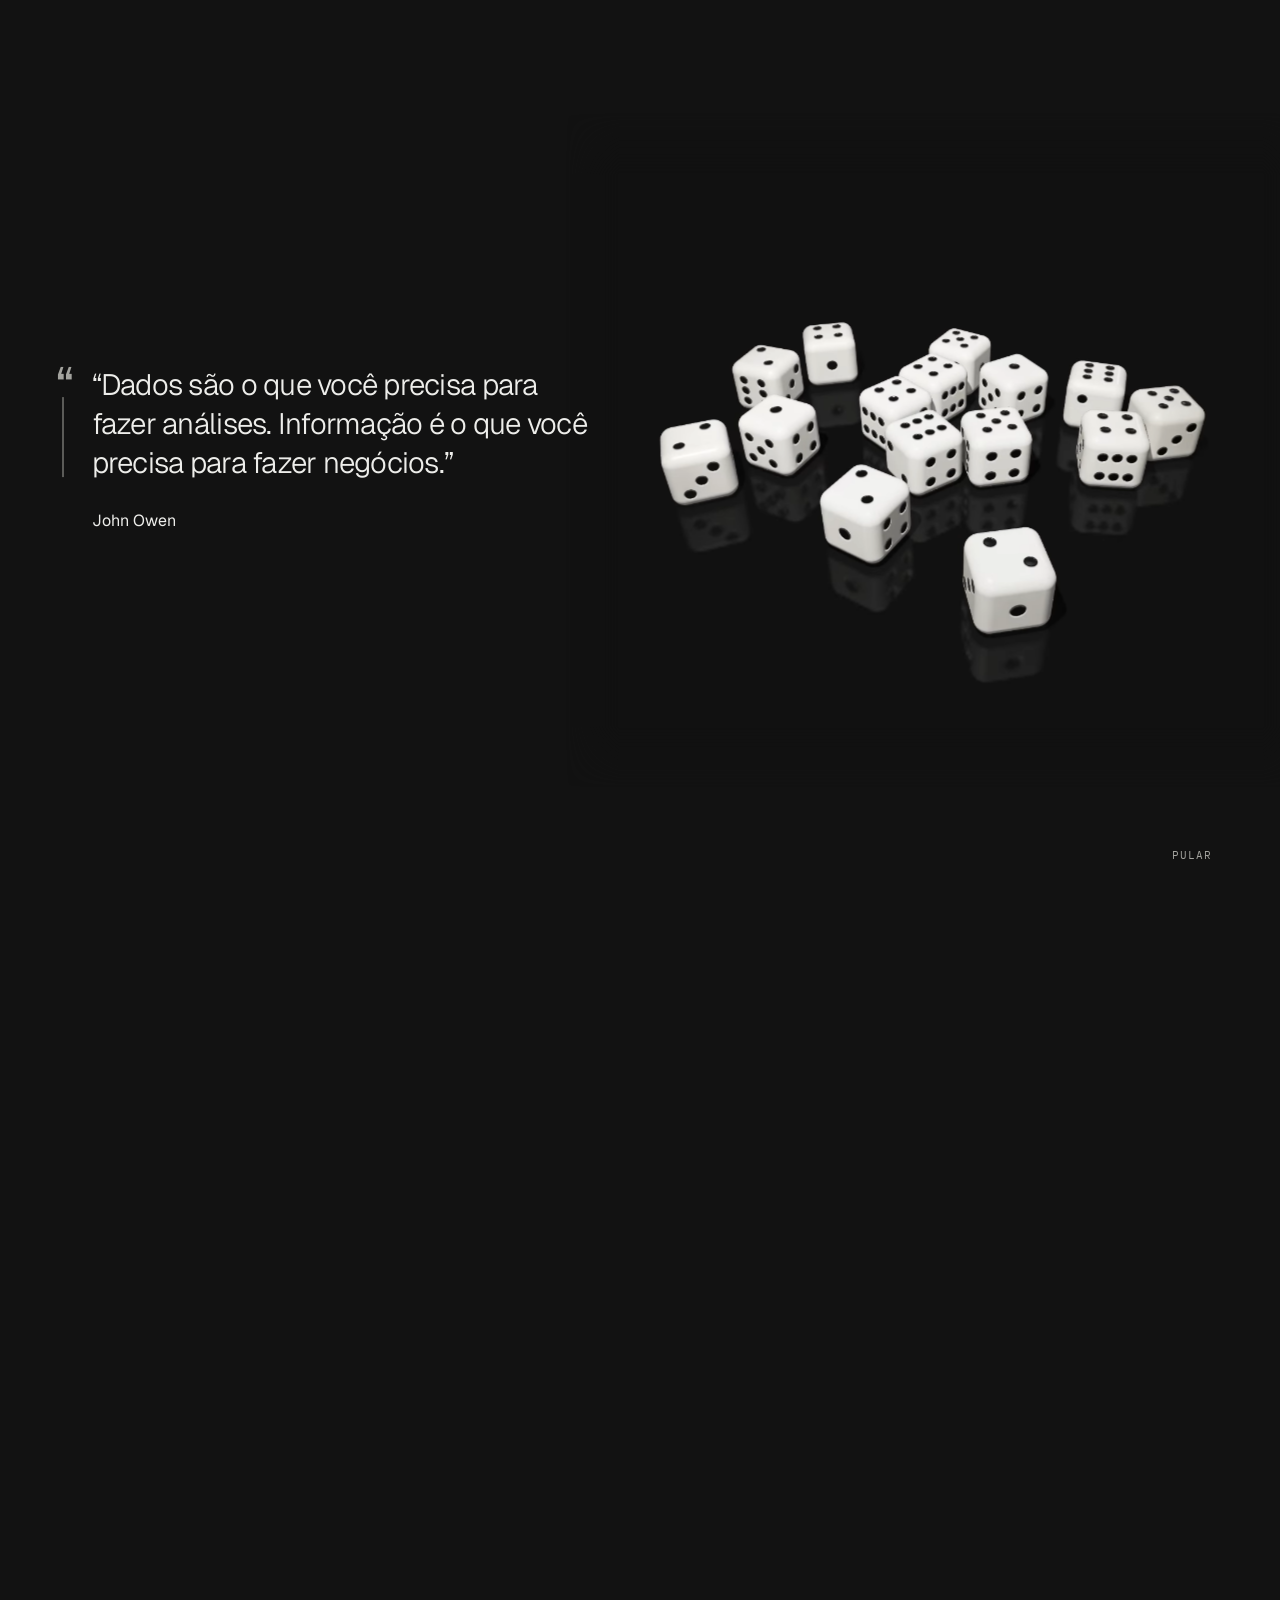
==== commit 90fab3fd: "Abertura: os dados caem à direita, viram um só dado e se transformam no cubo A frase fica à esquerda" ====
--- a/site/index.html
+++ b/site/index.html
@@ -19,19 +19,18 @@
 <meta property="og:image:alt" content="Retrato de Alex Cerqueira em preto e branco, com linhas de uma rede geométrica ao fundo">
 <meta name="twitter:card" content="summary_large_image">
 <script type="application/ld+json">{"@context": "https://schema.org", "@type": "Person", "name": "Alex Cerqueira", "jobTitle": "Design de Serviços e Pesquisa em UX", "description": "Portfólio de Alex Cerqueira — Design de Serviços, Pesquisa em UX, Estratégia de Produto, Pensamento Sistêmico e IA.", "knowsAbout": ["Design de Serviços", "Pesquisa em UX", "Estratégia de Produto", "Pensamento Sistêmico", "Inteligência Artificial"], "address": {"@type": "PostalAddress", "addressLocality": "São Paulo", "addressCountry": "BR"}, "email": "mailto:alex@alexcerqueira.eu", "sameAs": ["https://br.linkedin.com/in/alexcerqueirabr", "https://medium.com/@alexcerqueirabr", "https://github.com/alex-cerqueira/"]}</script>
-<script>try{if(sessionStorage.getItem("ac-intro")!=="1"&&!matchMedia("(prefers-reduced-motion: reduce)").matches)document.documentElement.classList.add("intro-on")}catch(e){}</script>
+<script>try{if(sessionStorage.getItem("ac-intro")!=="1"&&!matchMedia("(prefers-reduced-motion: reduce)").matches&&localStorage.getItem("ac-theme2")!=="light")document.documentElement.classList.add("intro-on")}catch(e){}</script>
 <link rel="preconnect" href="https://fonts.googleapis.com">
 <link rel="preconnect" href="https://fonts.gstatic.com" crossorigin>
 <link rel="stylesheet" href="css/nodia.79d37c0baa.css">
 <link rel="stylesheet" href="https://fonts.googleapis.com/css2?family=Geist:wght@300..600&amp;family=IBM+Plex+Mono:wght@400;500&amp;display=swap">
-<link rel="stylesheet" href="css/styles.dff2ebb8b2.css">
+<link rel="stylesheet" href="css/styles.077894953b.css">
 <script>(function(){var d=document.documentElement;try{d.setAttribute("data-theme",localStorage.getItem("ac-theme2")==="light"?"light":"dark")}catch(e){}if(!window.matchMedia("(prefers-reduced-motion: reduce)").matches)d.classList.add("js")})()</script>
-<script src="js/main.aba61ce05d.js" defer></script>
+<script src="js/main.7c0ef133f5.js" defer></script>
 </head>
 <body>
 <div class="site" data-ref="refRoot">
 <div class="intro" data-ref="refIntro">
-  <video class="intro-v" muted playsinline preload="auto" data-land-mp4="assets/intro-dados-16x9.mp4" data-land-webm="assets/intro-dados-16x9.webm" data-port-mp4="assets/intro-dados-9x16.mp4" data-port-webm="assets/intro-dados-9x16.webm" aria-hidden="true"></video>
   <figure class="intro-q">
     <blockquote><p>“Dados são o que você precisa para fazer análises. Informação é o que você precisa para fazer negócios.”</p></blockquote>
     <figcaption>John Owen</figcaption>
@@ -39,6 +38,7 @@
   <button class="intro-skip" type="button">Pular</button>
 </div>
 <canvas class="net" data-ref="refCv" role="img" aria-label="A Rede de Pesquisa: pontos de evidência que, ao longo da página, se conectam em rede, linha do tempo, planta de serviço, lentes de atuação e, no fim, em um sistema organizado."></canvas>
+<div class="dice" aria-hidden="true"><video class="dice-v" muted playsinline preload="auto" data-mp4="assets/intro-dados.mp4" data-webm="assets/intro-dados.webm"></video></div>
 <a class="skip" href="#main">Pular para o conteúdo</a>
 
 <header class="hdr" data-ref="refHeader">
--- a/site/css/styles.077894953b.css
+++ b/site/css/styles.077894953b.css
@@ -0,0 +1,359 @@
+:root{--hdr:rgba(248,248,246,.88);--logo:#4A4A48;--ease:cubic-bezier(.16,1,.3,1);--gx:clamp(20px,4.4vw,72px);--gut:24px}
+[hidden]{display:none !important}
+html{color-scheme:light}
+html[data-theme="dark"]{color-scheme:dark}
+html{scroll-behavior:smooth;-webkit-text-size-adjust:100%}
+body{margin:0;background:var(--bg);color:var(--ink);font-family:var(--font-sans);font-size:17px;line-height:1.55;-webkit-font-smoothing:antialiased;text-rendering:optimizeLegibility}
+a{color:var(--ink);text-decoration:none}a:hover{color:var(--ink)}
+*,*::before,*::after{box-sizing:border-box}
+::selection{background:var(--ink);color:var(--bg)}
+:focus-visible{outline:1.5px solid var(--accent);outline-offset:5px}
+h1,h2,h3,p,ul,ol,figure,dl,dd{margin:0}
+ul,ol{padding:0;list-style:none}
+button{font:inherit;color:inherit;background:none;border:0;padding:0;cursor:pointer;text-align:left}
+
+.site{position:relative;overflow-x:clip;background:var(--bg);color:var(--ink);min-height:100vh;transition:background-color 500ms var(--ease),color 500ms var(--ease)}
+html[data-theme="dark"]{--hdr:rgba(18,18,18,.86);--logo:#2B2B29}
+html[data-theme="dark"] ::selection{background:var(--ink);color:var(--bg)}
+.theme-btn svg{display:block;width:28px;height:28px;fill:none;stroke:currentColor;stroke-width:1.5;stroke-linecap:round;stroke-linejoin:round}
+.theme-btn .bulb{transition:fill 400ms var(--ease)}
+html[data-theme="dark"] .theme-btn .bulb{fill:currentColor}
+.theme-btn .rays{transition:opacity 400ms var(--ease),transform 500ms var(--ease);transform-box:view-box;transform-origin:12px 9.2px}
+html[data-theme="light"] .theme-btn .rays{opacity:.9}
+html[data-theme="dark"] .theme-btn .rays{opacity:1;transform:scale(1.08)}
+/* opening: 15 dice fall and settle (pre-rendered video), then the quote, then the site */
+/* intro (home, first visit of the tab): the quote on the left, the dice falling where the hero cube lives; the site comes in around them,
+   the dice gather into one die, and that die (rendered in the cube's exact pose and size) melts into the cube */
+.intro{position:fixed;inset:0;z-index:200;display:none}
+html.intro-on .intro{display:block}
+html.intro-on:not(.intro-b),html.intro-on:not(.intro-b) body{overflow:hidden}
+html.intro-on{scrollbar-gutter:stable}
+html.intro-on.intro-b .intro{pointer-events:none}
+.intro-q{--qs:clamp(24px,2.3vw,38px);position:absolute;left:var(--gx);top:50%;width:min(42vw,600px);margin:0;opacity:0;transform:translateY(calc(-50% + 14px));transition:opacity 1000ms var(--ease) 250ms,transform 1000ms var(--ease) 250ms}
+.intro.play .intro-q{opacity:1;transform:translateY(-50%)}
+html.intro-b .intro .intro-q{opacity:0;transform:translateY(calc(-50% - 10px));transition:opacity 600ms var(--ease),transform 600ms var(--ease)}
+.intro-q blockquote{position:relative;margin:0;padding-left:calc(var(--qs) * 1.2)}
+.intro-q blockquote::before{content:"\201C";position:absolute;left:0;top:calc(var(--qs) * -.12);font-size:calc(var(--qs) * 1.5);line-height:1;font-weight:500;color:rgb(163,163,158)}
+.intro-q blockquote::after{content:"";position:absolute;left:calc(var(--qs) * .2);top:calc(var(--qs) * 1.05);bottom:calc(var(--qs) * .2);width:2px;background:rgba(163,163,158,.5)}
+.intro-q p{font-size:var(--qs);line-height:1.32;letter-spacing:-.025em;font-weight:330;color:rgb(237,237,234)}
+.intro-q figcaption{margin-top:calc(var(--qs) * .9);padding-left:calc(var(--qs) * 1.2);font-size:clamp(16px,1.25vw,19px);color:rgb(237,237,234)}
+.intro-skip{position:absolute;right:var(--gx);bottom:var(--space-5);min-height:40px;padding:var(--space-2) var(--space-3);font-family:var(--font-mono);font-size:11px;letter-spacing:.08em;text-transform:uppercase;color:rgb(163,163,158);transition:color var(--dur-1) var(--ease),opacity 400ms var(--ease)}
+.intro-skip:hover,.intro-skip:focus-visible{color:rgb(237,237,234)}
+html.intro-b .intro-skip{opacity:0;visibility:hidden}
+.dice{position:fixed;inset:0;z-index:0;display:none;pointer-events:none;overflow:hidden}
+html.intro-on .dice{display:block}
+.dice-v{position:absolute;left:0;top:0;width:0;height:0;opacity:0;transition:opacity 500ms var(--ease);
+  -webkit-mask-image:linear-gradient(to right,transparent,#000 7%,#000 93%,transparent),linear-gradient(to bottom,transparent,#000 9%,#000 91%,transparent);-webkit-mask-composite:source-in;
+  mask-image:linear-gradient(to right,transparent,#000 7%,#000 93%,transparent),linear-gradient(to bottom,transparent,#000 9%,#000 91%,transparent);mask-composite:intersect}
+.dice.play .dice-v{opacity:1}
+html.intro-d .dice .dice-v{opacity:0;transition:opacity 1000ms var(--ease)}
+html.intro-on .hdr{transition:opacity 700ms var(--ease),background-color 500ms var(--ease)}
+html.intro-on .layer{transition:opacity 700ms var(--ease)}
+html.intro-on:not(.intro-b) .hdr,html.intro-on:not(.intro-b) .layer{opacity:0;visibility:hidden}
+html.intro-on .net,html.intro-on .m-hero canvas{opacity:0}
+html.intro-d .net,html.intro-d .m-hero canvas{opacity:1;transition:opacity 1000ms var(--ease)}
+html.intro-fast .dice .dice-v,html.intro-fast .net,html.intro-fast .m-hero canvas,html.intro-fast .hdr,html.intro-fast .layer{transition-duration:300ms}
+@media (max-width:680px){
+  .intro-q{--qs:24px;top:auto;right:var(--gx);width:auto;transform:translateY(14px)}
+  .intro.play .intro-q{transform:none}
+  html.intro-b .intro .intro-q{transform:translateY(-10px)}
+}
+.net{position:fixed;inset:0;width:100%;height:100%;z-index:0;pointer-events:none;display:block}
+.layer{position:relative;z-index:1}
+.g{display:grid;grid-template-columns:repeat(12,minmax(0,1fr));column-gap:var(--gut);padding-inline:var(--gx)}
+.mono{font-family:var(--font-mono);font-size:11px;line-height:1.5;letter-spacing:.06em;text-transform:uppercase;font-weight:400}
+.mute{color:var(--mute)}
+.eyebrow{display:flex;gap:14px;align-items:baseline;font-family:var(--font-mono);font-size:11px;letter-spacing:.06em;text-transform:uppercase;color:var(--mute)}
+.eyebrow b{font-weight:400;color:var(--ink)}
+.ph{font-family:var(--font-mono);font-size:10px;letter-spacing:.06em;text-transform:uppercase;color:var(--faint)}
+.skip{position:absolute;left:var(--gx);top:-60px;z-index:100;background:var(--ink);color:var(--bg);padding:10px 14px}
+.skip:focus{top:12px;color:var(--bg)}
+
+/* micro-interactions */
+.ul{position:relative;display:inline-block}
+.ul::after{content:"";position:absolute;left:0;right:0;bottom:-2px;height:1px;background:currentColor;transform:scaleX(0);transform-origin:right;transition:transform 500ms var(--ease)}
+a:hover .ul::after,a:focus-visible .ul::after,button:hover .ul::after{transform:scaleX(1);transform-origin:left}
+.arr{display:inline-block;transition:transform 500ms var(--ease)}
+a:hover .arr.se,a:focus-visible .arr.se{transform:translate(5px,5px)}
+a:hover .arr.ne,a:focus-visible .arr.ne{transform:translate(5px,-5px)}
+a:hover .arr.n,a:focus-visible .arr.n{transform:translateY(-6px)}
+
+/* reveal language: line mask, rise, wipe */
+.ln{display:block;overflow:hidden;padding-bottom:.1em;margin-bottom:-.1em}
+.li{display:block;transition:transform 1000ms var(--ease);transition-delay:calc(var(--d,0) * 80ms)}
+.up{transition:opacity 900ms var(--ease),transform 900ms var(--ease);transition-delay:calc(var(--d,0) * 80ms)}
+.wipe{transition:clip-path 1200ms var(--ease-2);transition-delay:calc(var(--d,0) * 80ms)}
+.d1{--d:1}.d2{--d:2}.d3{--d:3}.d4{--d:4}.d5{--d:5}.d6{--d:6}.d7{--d:7}
+.js .rv:not(.is-in) .li{transform:translateY(110%)}
+.js .rv:not(.is-in) .up,.js .up.rv:not(.is-in){opacity:0;transform:translateY(14px)}
+.js .rv:not(.is-in) .wipe,.js .wipe.rv:not(.is-in){clip-path:inset(100% 0 0 0)}
+
+/* header */
+.hdr{position:fixed;top:0;left:0;right:0;z-index:60;transition:background-color 500ms var(--ease)}
+.hdr-in{display:flex;align-items:center;justify-content:space-between;gap:var(--space-5);padding:var(--space-5) var(--gx);transition:padding 500ms var(--ease)}
+.hdr.is-scrolled{background:var(--hdr)}
+.hdr.is-scrolled .hdr-in{padding-block:var(--space-4)}
+.hdr :focus-visible{outline-offset:2px}
+.logo{display:inline-flex;align-items:center;min-height:44px;color:var(--logo-ink);transition:color 500ms var(--ease)}
+.logo-mark{display:block;height:30px;width:auto;fill:currentColor;transition:height 500ms var(--ease)}
+.hdr.is-scrolled .logo-mark{height:22px}
+.hdr-end{display:flex;align-items:center;gap:var(--space-3)}
+/* menu: "menu" + hamburger glyph in one NodIA Menu Item; the glyph turns into a close icon; drawer of Menu Items from the right */
+.menu-tg{width:auto;gap:var(--space-3)}
+.burger{position:relative;display:block;flex:none;width:20px;height:14px}
+.burger .bl{position:absolute;left:0;width:20px;height:1.5px;border-radius:1px;background:currentColor;transition:transform var(--dur-2) var(--ease-2),opacity var(--dur-1) var(--ease)}
+.burger .b1{top:0}.burger .b2{top:6.25px}.burger .b3{top:12.5px}
+.menu-tg[aria-expanded="true"] .b1{transform:translateY(6.25px) rotate(45deg)}
+.menu-tg[aria-expanded="true"] .b2{opacity:0;transform:scaleX(.2)}
+.menu-tg[aria-expanded="true"] .b3{transform:translateY(-6.25px) rotate(-45deg)}
+.drawer{position:fixed;inset:0;z-index:58;visibility:visible;transition:visibility 0s linear 0s}
+.drawer[data-open="false"]{visibility:hidden;transition:visibility 0s linear var(--dur-2)}
+.drawer-scrim{position:absolute;inset:0;background:rgba(0,0,0,.5);transition:opacity var(--dur-2) var(--ease)}
+.drawer[data-open="false"] .drawer-scrim{opacity:0}
+.drawer-panel{position:absolute;top:0;right:0;bottom:0;width:min(360px,88vw);display:flex;flex-direction:column;justify-content:space-between;gap:var(--space-6);padding:calc(var(--hh,92px) + var(--space-5)) var(--gx) var(--space-6) var(--space-5);overflow-y:auto;background:var(--bg);box-shadow:inset 1px 0 0 var(--line),var(--shadow-overlay);transition:transform var(--dur-2) var(--ease)}
+.drawer[data-open="false"] .drawer-panel{transform:translateX(100%)}
+.drawer .nd-menu__li{transition:opacity var(--dur-2) var(--ease),transform var(--dur-2) var(--ease)}
+.drawer[data-open="false"] .nd-menu__li{opacity:0;transform:translateX(var(--space-5))}
+.drawer[data-open="true"] .nd-menu__li:nth-child(2){transition-delay:40ms}
+.drawer[data-open="true"] .nd-menu__li:nth-child(3){transition-delay:80ms}
+.drawer[data-open="true"] .nd-menu__li:nth-child(4){transition-delay:120ms}
+.drawer[data-open="true"] .nd-menu__li:nth-child(5){transition-delay:160ms}
+.drawer .nd-menu__item--active{color:var(--accent)}
+.drawer-foot{display:flex;justify-content:flex-end}
+.theme-btn{width:var(--space-7);height:var(--space-7)}
+
+/* hero */
+.hero{min-height:100svh;display:flex;flex-direction:column;justify-content:flex-end;padding-top:120px}
+.hero-g{row-gap:0}
+.hero .eyebrow{grid-column:1/7;margin-bottom:clamp(28px,5vh,56px)}
+.h-hero{grid-column:1/9;font-size:clamp(46px,5vw,104px);line-height:.96;letter-spacing:-.055em;font-weight:300}
+.kw{background-image:linear-gradient(currentColor,currentColor);background-size:0% .06em;background-repeat:no-repeat;background-position:0 94%;transition:color 700ms var(--ease),background-size 700ms var(--ease);cursor:default}
+.kw.on{color:var(--accent);background-size:100% .06em}
+.hero-sub{grid-column:1/6;padding-top:clamp(28px,4.5vh,48px)}
+.lead{font-size:clamp(18px,1.35vw,20px);line-height:1.5;letter-spacing:-.01em;color:var(--ink-2);max-width:31em}
+.ctas{display:flex;flex-wrap:wrap;gap:12px 36px;margin-top:36px}
+.cta{font-family:var(--font-mono);font-size:11.5px;letter-spacing:.08em;display:inline-flex;align-items:center;gap:10px;min-height:44px}
+.cta.pri{color:var(--accent)}.cta.pri:hover{color:var(--accent)}
+.hero-foot{padding-block:clamp(40px,7vh,72px) 28px;align-items:end}
+.hero-foot .f1{grid-column:1/6}
+
+/* sections */
+.sec{position:relative;scroll-margin-top:40px}
+.shead{padding-top:clamp(120px,20vh,220px);padding-bottom:clamp(56px,9vh,104px);row-gap:28px}
+.shead .eyebrow{grid-column:1/13}
+.h-sec{grid-column:1/9;font-size:clamp(36px,4.6vw,76px);line-height:1;letter-spacing:-.05em;font-weight:300}
+.s-sup{grid-column:1/6;color:var(--mute);font-size:clamp(17px,1.25vw,19px);max-width:28em}
+
+/* selected work */
+.hs-run{position:relative}
+.hs-stick{overflow-x:auto;padding-block:8px 24px}
+.js .hs-stick{position:sticky;top:0;height:100vh;height:100svh;overflow:hidden;display:flex;flex-direction:column;justify-content:center;padding-block:56px 0}
+.hs-track{display:flex;gap:clamp(24px,3.4vw,56px);padding-inline:var(--gx);will-change:transform;width:max-content}
+.project{flex:0 0 auto;width:min(60vw,1040px);display:block;position:relative;cursor:pointer;transition:opacity 700ms var(--ease)}
+.js .project{opacity:.38}
+.js .project.is-on{opacity:1}
+.p-fig{position:relative;overflow:hidden;background:var(--bg-subtle);aspect-ratio:16/9;max-height:56vh;width:100%}
+.p-in{position:absolute;inset:0 -6%;transition:transform 900ms var(--ease);will-change:transform}
+.hs-ui{display:flex;align-items:center;gap:20px;padding:clamp(28px,5vh,48px) var(--gx) 0}
+.hs-bar{flex:0 1 220px;height:1px;background:var(--line);position:relative}
+.hs-bar i{position:absolute;inset:0;background:var(--ink);transform-origin:left;transform:scaleX(0)}
+.hs-hint{margin-left:auto}
+.project:hover .p-in,.project:focus-visible .p-in{transform:scale(1.02)}
+.p-in svg{display:block;width:100%;height:100%}
+.p-in .p-img{display:block;width:100%;height:100%;object-fit:cover}
+.p-fig .ph{position:absolute;left:18px;bottom:16px}
+.p-dot{position:absolute;right:18px;top:18px;width:8px;height:8px;border-radius:50%;background:var(--accent);transform:scale(0);transition:transform 500ms var(--ease)}
+.project:hover .p-dot,.project:focus-visible .p-dot{transform:scale(1)}
+.p-meta{display:grid;grid-template-columns:48px 1fr auto;column-gap:16px;row-gap:8px;padding-top:22px;align-items:baseline}
+.p-num{font-family:var(--font-mono);font-size:11px;color:var(--mute)}
+.p-title{font-size:clamp(24px,2.3vw,38px);line-height:1.08;letter-spacing:-.035em;font-weight:340;transition:transform 600ms var(--ease)}
+.project:hover .p-title,.project:focus-visible .p-title{transform:translateX(8px)}
+.p-tag{font-family:var(--font-mono);font-size:11px;letter-spacing:.06em;text-transform:uppercase;color:var(--mute);white-space:nowrap}
+.p-desc{grid-column:2/4;color:var(--mute);font-size:16px;max-width:34em;transition:color 500ms}
+.project:hover .p-desc{color:var(--ink-2)}
+.p-ctx{grid-column:2/4;display:flex;gap:18px;flex-wrap:wrap;opacity:0;transform:translateY(-4px);transition:opacity 500ms var(--ease),transform 500ms var(--ease)}
+.project:hover .p-ctx,.project:focus-visible .p-ctx{opacity:1;transform:none}
+.vz .l{stroke:var(--ink);stroke-opacity:.22;stroke-width:1;fill:none}
+.vz .l2{stroke:var(--ink);stroke-opacity:.5;stroke-width:1;fill:none}
+.vz .f{fill:var(--ink);fill-opacity:.7}
+.vz .b{fill:var(--bg);stroke:var(--ink);stroke-opacity:.5;stroke-width:1}
+.vz .a{fill:var(--accent)}
+
+.cursor{position:fixed;left:0;top:0;z-index:80;pointer-events:none;width:0;height:0}
+.cursor span{position:absolute;left:-40px;top:-40px;width:80px;height:80px;border-radius:50%;background:var(--ink);color:var(--bg);display:flex;align-items:center;justify-content:center;font-family:var(--font-mono);font-size:9.5px;letter-spacing:.08em;transform:scale(0);transition:transform 450ms var(--ease)}
+.cursor.on span{transform:scale(1)}
+@media (hover:none),(pointer:coarse){.cursor{display:none}}
+@media (hover:hover) and (pointer:fine){.project{cursor:none}}
+
+/* approach — sticky scrollytelling, the diagram is drawn by the network */
+.appr-run{height:440vh;position:relative}
+.appr-stick{position:sticky;top:0;height:100vh;height:100svh;display:flex;align-items:center}
+.m-net{display:none}
+.m-net canvas{display:block;width:100%;height:100%}
+.appr-g{width:100%;align-items:center}
+.appr-l{grid-column:1/5;display:flex;flex-direction:column;gap:clamp(28px,5vh,48px)}
+.stg li+li{margin-top:2px}
+.stg button{display:grid;grid-template-columns:36px 1fr;align-items:baseline;width:100%;min-height:44px;padding:6px 0;color:var(--faint);transition:color 500ms var(--ease)}
+.stg button:hover{color:var(--ink)}
+.stg .n{font-family:var(--font-mono);font-size:11px}
+.stg .t{font-size:clamp(22px,2vw,30px);letter-spacing:-.03em;font-weight:330;transition:transform 600ms var(--ease)}
+.stg button[aria-current="step"]{color:var(--ink)}
+.stg button[aria-current="step"] .n{color:var(--accent)}
+.stg button[aria-current="step"] .t{transform:translateX(8px)}
+.sp{display:grid;min-height:150px}
+.sp>div{grid-area:1/1;opacity:0;transform:translateY(10px);transition:opacity 600ms var(--ease),transform 600ms var(--ease);pointer-events:none}
+.sp[data-stage="1"] .s1,.sp[data-stage="2"] .s2,.sp[data-stage="3"] .s3,.sp[data-stage="4"] .s4,.sp[data-stage="5"] .s5{opacity:1;transform:none;pointer-events:auto}
+.sp p{font-size:17px;line-height:1.55;max-width:26em}
+.sp .m{margin-top:14px;color:var(--mute)}
+.appr-bar{height:1px;background:var(--line);position:relative;max-width:320px}
+.appr-bar i{position:absolute;inset:0;background:var(--ink);transform-origin:left;transform:scaleX(0)}
+
+/* expertise */
+.exp-g{padding-bottom:clamp(120px,18vh,200px)}
+.exp{grid-column:1/7}
+.exp li{padding:clamp(18px,2.4vw,30px) 0;cursor:default;transition:opacity 500ms var(--ease)}
+.exp:hover li:not(:hover){opacity:.32}
+.exp .row{display:grid;grid-template-columns:48px 1fr;align-items:baseline}
+.exp .n{font-family:var(--font-mono);font-size:11px;color:var(--mute)}
+.exp h3{font-size:clamp(32px,4vw,64px);line-height:1;letter-spacing:-.05em;font-weight:300;transition:transform 700ms var(--ease)}
+.exp li:hover h3{transform:translateX(10px)}
+.exp p{grid-column:2;margin-top:12px;color:var(--mute);font-size:16px;max-width:30em}
+.exp .m{grid-column:2;margin-top:8px;color:var(--faint)}
+
+/* writing */
+.wl{border-top:1px solid var(--line)}
+.w-row{display:grid;grid-template-columns:repeat(12,minmax(0,1fr));column-gap:var(--gut);padding:30px var(--gx);border-bottom:1px solid var(--line);align-items:baseline;transition:opacity 500ms var(--ease)}
+.wl:hover .w-row:not(:hover),.wl:focus-within .w-row:not(:focus-visible){opacity:.4}
+.w-row{padding-block:24px}
+.w-row .n{grid-column:1/2;color:var(--mute)}
+.w-row .t{grid-column:2/9;font-size:clamp(19px,1.6vw,26px);letter-spacing:-.03em;line-height:1.25;font-weight:340;transition:transform 600ms var(--ease)}
+.w-row:hover .t{transform:translateX(8px)}
+.w-row .p{grid-column:9/12;color:var(--mute)}
+.w-row .a{grid-column:12/13;justify-self:end}
+.w-bar{padding-bottom:28px;row-gap:16px;align-items:end}
+.w-filters{grid-column:1/10;display:flex;flex-wrap:wrap;gap:4px 26px}
+.w-f{font-family:var(--font-mono);font-size:11px;letter-spacing:.06em;text-transform:uppercase;color:var(--faint);min-height:44px;position:relative;transition:color 300ms}
+.w-f:hover{color:var(--ink)}
+.w-f[aria-pressed="true"]{color:var(--ink)}
+.w-f[aria-pressed="true"]::after{content:"";position:absolute;left:0;right:0;bottom:8px;height:1px;background:var(--ink)}
+.w-count{grid-column:10/13;justify-self:end;padding-bottom:12px}
+.w-foot{padding-top:32px;padding-bottom:clamp(120px,18vh,200px);row-gap:16px;align-items:baseline}
+.w-foot .a{grid-column:1/8;justify-self:start}
+.w-foot .b{grid-column:9/13;justify-self:end}
+
+/* books */
+.book{padding-bottom:clamp(120px,18vh,200px);row-gap:48px;align-items:end}
+.cover{grid-column:1/5;aspect-ratio:2/3;position:relative;background:var(--bg-subtle)}
+.cover-img{position:absolute;inset:0;width:100%;height:100%;object-fit:cover;display:block;transition:transform 900ms var(--ease)}
+.cover:hover .cover-img{transform:scale(1.02)}
+.cover{overflow:hidden}
+.syn{grid-column:2;color:var(--ink-2);line-height:1.6}
+.syn p+p{margin-top:.8em}
+.book-info{grid-column:6/12}
+.book-title{font-size:clamp(32px,3.4vw,58px);line-height:1.02;letter-spacing:-.045em;font-weight:300;margin:20px 0 32px}
+.book-title span{display:block;color:var(--mute)}
+.kv{display:grid;grid-template-columns:auto 1fr;column-gap:32px;row-gap:10px;margin-bottom:36px;font-size:16px}
+.kv dt{font-family:var(--font-mono);font-size:11px;letter-spacing:.06em;text-transform:uppercase;color:var(--mute);padding-top:3px}
+
+/* about */
+.about{padding-bottom:clamp(120px,18vh,200px);row-gap:48px;align-items:start}
+.portrait{grid-column:1/6;aspect-ratio:4/5;position:relative;background:var(--bg-subtle)}
+.portrait{overflow:hidden}
+.portrait-img{position:absolute;inset:0;width:100%;height:100%;object-fit:cover;object-position:50% 30%;display:block;transition:transform 1200ms var(--ease)}
+.portrait:hover .portrait-img{transform:scale(1.02)}
+.about-t{grid-column:7/13;padding-top:8px}
+.about-t p{font-size:clamp(17px,1.25vw,19px);line-height:1.65;margin-bottom:1.1em;max-width:31em;color:var(--ink-2)}
+.about-t p.first{font-size:clamp(22px,1.9vw,30px);line-height:1.35;letter-spacing:-.025em;color:var(--ink);font-weight:340}
+.about-t .kv{margin-top:40px}
+
+/* contact */
+.contact{min-height:100svh;display:flex;flex-direction:column;justify-content:space-between;padding-top:clamp(120px,18vh,200px)}
+.c-top{row-gap:28px}
+.c-top .eyebrow{grid-column:1/13}
+.h-xl{grid-column:1/9;font-size:clamp(52px,8.2vw,148px);line-height:.92;letter-spacing:-.06em;font-weight:300}
+.c-space{display:none}
+.c-bot{padding-block:56px clamp(48px,8vh,88px);row-gap:36px;align-items:end}
+.c-bot .lead{grid-column:1/5;color:var(--mute)}
+.c-links{grid-column:1/6;margin-top:clamp(24px,4vh,40px);border-top:1px solid var(--line);border-bottom:1px solid var(--line)}
+.c-links li+li{border-top:1px solid var(--line)}
+.c-links a,.c-links .row{display:grid;grid-template-columns:96px 1fr auto;gap:16px;align-items:baseline;padding:16px 0;min-height:44px}
+.c-links .big{font-size:clamp(20px,1.8vw,28px);letter-spacing:-.03em;font-weight:340}
+
+.ftr{padding-block:28px 32px;row-gap:12px;align-items:baseline;border-top:1px solid var(--line)}
+.ftr .f1{grid-column:1/9;display:flex;gap:var(--space-4);flex-wrap:wrap}.ftr .f5{grid-column:9/13;justify-self:end}
+
+/* tablet — 8 columns */
+@media (max-width:1080px){
+  :root{--gut:20px}
+  .g,.w-row{grid-template-columns:repeat(8,minmax(0,1fr))}
+  .hero .eyebrow{grid-column:1/9}.h-hero{grid-column:1/9}.hero-sub{grid-column:1/6}
+  .hero-foot .f1{grid-column:1/5}
+  .h-sec{grid-column:1/9}.s-sup{grid-column:1/7}
+  .project{width:72vw}
+  .appr-l{grid-column:1/4}
+  .exp{grid-column:1/6}
+  .w-row .n{grid-column:1/2}.w-row .t{grid-column:2/8}.w-row .p{display:none}.w-row .a{grid-column:8/9}
+  .w-filters{grid-column:1/9}.w-count{grid-column:1/9;justify-self:start}
+  .w-foot .a{grid-column:1/6}.w-foot .b{grid-column:6/9}
+  .cover{grid-column:1/4}.book-info{grid-column:4/9}
+  .portrait{grid-column:1/4}.about-t{grid-column:4/9}
+  .h-xl{grid-column:1/8}.c-bot .lead{grid-column:1/9}.c-links{grid-column:1/6}
+  .ftr .f1{grid-column:1/6}.ftr .f5{grid-column:6/9}
+}
+/* mobile — 4 columns; the network sits above the text in every section */
+@media (max-width:680px){
+  :root{--gut:16px}
+  body{font-size:16px}
+  .g,.w-row{grid-template-columns:repeat(4,minmax(0,1fr))}
+  .g>*{grid-column:1/-1 !important}
+  .hdr-in{padding-block:var(--space-4)}
+  .logo-mark{height:24px}
+  .net{display:none}
+  .m-net{display:block;position:relative}
+  .hero{padding-top:72px}
+  .hero .ctas,.hero-foot{display:none}
+  .m-hero{height:44svh;min-height:260px;margin:0 var(--gx) auto}
+  .h-hero{font-size:clamp(40px,11.5vw,56px)}
+  .shead{padding-top:120px;padding-bottom:48px}
+  .project{width:82vw}
+  .js .hs-stick{height:auto;justify-content:flex-start;padding-block:72px 32px}
+  .p-fig{aspect-ratio:4/3}
+  .hs-hint{display:none}
+  .p-meta{grid-template-columns:36px 1fr}
+  .p-tag{grid-column:2}
+  .p-desc,.p-ctx{grid-column:2}
+  .p-ctx{opacity:1;transform:none}
+  .appr-run{height:auto}
+  .appr-stick{position:static;height:auto;display:block;padding-bottom:0}
+  .m-appr{height:300px;margin:0 var(--gx) 28px}
+  .appr-l{gap:20px}
+  .stg{display:flex;gap:4px}
+  .stg li+li{margin-top:0}
+  .stg button{grid-template-columns:1fr;padding:6px 8px 6px 0}
+  .stg .t{display:none}
+  .stg .n{font-size:13px}
+  .sp{min-height:180px}
+  .exp-g{padding-top:0;padding-bottom:32px}
+  .w-foot{padding-bottom:32px}
+  .book{padding-bottom:32px}
+  .about{padding-bottom:32px}
+  .m-exp{height:300px;margin:0 var(--gx) 12px}
+  .exp li{transition:opacity 600ms var(--ease)}
+  .exp[data-lens="0"] li:not(:nth-child(1)),.exp[data-lens="1"] li:not(:nth-child(2)),.exp[data-lens="2"] li:not(:nth-child(3)),.exp[data-lens="3"] li:not(:nth-child(4)){opacity:.35}
+  .w-row{padding-block:22px;row-gap:8px}
+  .w-row .n{display:none}.w-row .t{grid-column:1/5 !important}.w-row .p{display:block;grid-column:1/4 !important;grid-row:2}.w-row .a{grid-column:4/5 !important;grid-row:2}
+  .w-filters{gap:0 18px}
+  .w-foot .b{justify-self:start !important}
+  .cover{max-width:260px}
+  .portrait{max-width:400px}
+  .contact{padding-top:120px}
+  .ftr .f5{justify-self:start !important}
+}
+/* phones held sideways count as mobile too */
+@media (pointer:coarse) and (max-height:520px){
+  .hero .ctas,.hero-foot{display:none}
+}
+@media (prefers-reduced-motion:reduce){
+  html{scroll-behavior:auto}
+  *,*::before,*::after{transition-duration:1ms !important;transition-delay:0ms !important;animation:none !important}
+}
